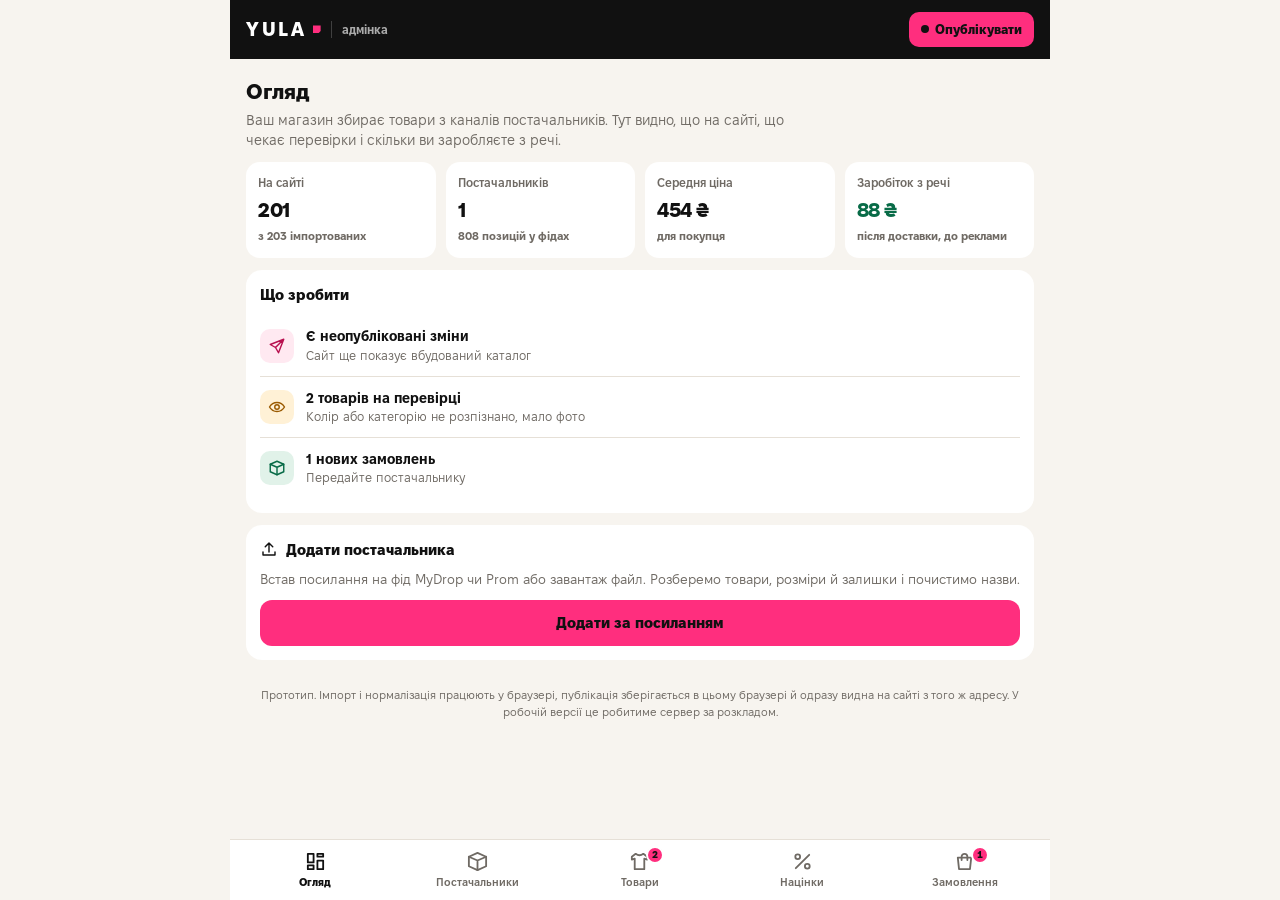
==== admin.html @ 2119a0c6 "Make delivery free and build its cost into prices Delivery is free for every method and order size. " ====
<!doctype html>
<html lang="uk">
<head>
<meta charset="utf-8">
<meta name="viewport" content="width=device-width, initial-scale=1, viewport-fit=cover">
<link rel="preload" href="fonts/FixelText-Regular.woff2" as="font" type="font/woff2" crossorigin>
<link rel="preload" href="fonts/FixelDisplay-ExtraBold.woff2" as="font" type="font/woff2" crossorigin>
<style>:root{padding-top:env(safe-area-inset-top,0px);padding-bottom:env(safe-area-inset-bottom,0px)}body{margin:0}img{max-width:100%}[hidden]{display:none!important}</style>
<title>YULA Адмінка</title>
<meta name="claude:viewport-fit-sides" content="cover">
<style>
/*@@FIXEL@@*/
@font-face{font-family:"Fixel Text";font-weight:400;font-style:normal;font-display:swap;src:url("fonts/FixelText-Regular.woff2") format("woff2")}
@font-face{font-family:"Fixel Text";font-weight:500;font-style:normal;font-display:swap;src:url("fonts/FixelText-Medium.woff2") format("woff2")}
@font-face{font-family:"Fixel Text";font-weight:600;font-style:normal;font-display:swap;src:url("fonts/FixelText-SemiBold.woff2") format("woff2")}
@font-face{font-family:"Fixel Text";font-weight:700;font-style:normal;font-display:swap;src:url("fonts/FixelText-Bold.woff2") format("woff2")}
@font-face{font-family:"Fixel Text";font-weight:800;font-style:normal;font-display:swap;src:url("fonts/FixelText-ExtraBold.woff2") format("woff2")}
@font-face{font-family:"Fixel Display";font-weight:700;font-style:normal;font-display:swap;src:url("fonts/FixelDisplay-Bold.woff2") format("woff2")}
@font-face{font-family:"Fixel Display";font-weight:800;font-style:normal;font-display:swap;src:url("fonts/FixelDisplay-ExtraBold.woff2") format("woff2")}
/*@@END@@*/
/* Layout: owner admin in the YULA system. Graphite header, milk ground, white work surfaces. Single column on phone, wider working column on laptop. Light-only like the shop. */
:root{
  --bg:#F7F4EF; --paper:#FFFFFF; --ink:#111111; --ink2:#2B2926; --muted:#6F6A64; --line:#E6E0D7; --soft:#EFEAE2;
  --pink:#FF2E7E; --pink-deep:#B8104F; --blush:#FFE9F1; --butter:#FFE14D;
  --green:#086B47; --green-soft:#E1F2E9; --amber:#9A5A00; --amber-soft:#FFF1D6; --red:#C21F3A; --red-soft:#FDE6EA;
  --f-d:"Fixel Display","Fixel Text",system-ui,-apple-system,"Segoe UI",Roboto,sans-serif; --f-b:"Fixel Text",system-ui,-apple-system,"Segoe UI",Roboto,sans-serif;
  --spring:cubic-bezier(.2,.9,.25,1.15);
  color-scheme:light;
}
*{box-sizing:border-box;-webkit-tap-highlight-color:transparent}
html,body{background:var(--bg);color:var(--ink)}
body{font-family:var(--f-b);font-size:15px;line-height:1.45}
body::before{content:"";position:fixed;inset:0 0 auto;height:env(safe-area-inset-top,0px);z-index:30;background:var(--ink)}
button{font:inherit;color:inherit;cursor:pointer;border:0;background:none;padding:0;text-align:inherit}
button:focus-visible,input:focus-visible,select:focus-visible{outline:2px solid var(--pink);outline-offset:2px}
.num{font-variant-numeric:tabular-nums}
.mark,.ph,.kpi b,.stats b,.ord .top b,.prod .money b,.rrow b{font-feature-settings:"ss01"}
svg.i{width:18px;height:18px;flex:none;fill:none;stroke:currentColor;stroke-width:1.9;stroke-linecap:round;stroke-linejoin:round}
.app{max-width:820px;margin:0 auto;min-height:100vh;padding-bottom:calc(80px + env(safe-area-inset-bottom,0px))}
.gut{padding-left:max(16px,env(safe-area-inset-left,0px));padding-right:max(16px,env(safe-area-inset-right,0px))}
.hdr{position:sticky;top:env(safe-area-inset-top,0px);z-index:20;background:var(--ink);color:#fff;padding-block:12px;display:flex;align-items:center;gap:10px}
.mark{font:800 19px var(--f-d);letter-spacing:.14em;display:flex;align-items:center;gap:6px}
.mark b{width:8px;height:8px;background:var(--pink);clip-path:polygon(0 0,100% 0,100% 70%,70% 100%,0 100%)}
.hdr small{font-size:12px;font-weight:700;color:rgba(255,255,255,.65);border-left:1px solid rgba(255,255,255,.2);padding-left:10px}
.hdr .sp{flex:1}
.pub{background:var(--pink);color:var(--ink);border-radius:10px;padding:8px 12px;font-weight:800;font-size:13px;display:flex;gap:6px;align-items:center}
.pub .dot{width:8px;height:8px;border-radius:50%;background:var(--ink)}
.view{animation:vi .25s ease-out}
@keyframes vi{from{opacity:.4;transform:translateY(6px)}}
h1.ph{font:900 21px var(--f-d);letter-spacing:-.01em;margin:18px 0 4px}
.lead{color:var(--muted);margin:0 0 12px;font-size:14px;max-width:64ch}
.card{background:var(--paper);border-radius:16px;padding:14px;margin-top:12px}
.card h3{margin:0 0 10px;font-size:15px;font-weight:800;display:flex;gap:8px;align-items:center;flex-wrap:wrap}
.card h3 .r{margin-left:auto;font-size:12.5px;font-weight:700;color:var(--muted)}
.btn{border-radius:12px;padding:12px 16px;font-weight:800;background:var(--ink);color:#fff;display:inline-flex;gap:6px;align-items:center;justify-content:center;min-height:46px;transition:transform .12s}
.btn:active{transform:scale(.97)}
.btn.pink{background:var(--pink);color:var(--ink)}
.btn.ghost{background:var(--paper);color:var(--ink);box-shadow:inset 0 0 0 1.5px var(--ink)}
.btn.soft{background:var(--soft);color:var(--ink)}
.btn.sm{padding:7px 12px;font-size:13px;min-height:36px;border-radius:10px}
.btn.block{width:100%}
.btn:disabled{background:var(--soft);color:var(--muted);box-shadow:none;cursor:not-allowed}
.kpis{display:grid;grid-template-columns:repeat(2,minmax(0,1fr));gap:10px;margin-top:12px}
@media (min-width:640px){.kpis{grid-template-columns:repeat(4,minmax(0,1fr))}}
.kpi{background:var(--paper);border-radius:14px;padding:12px}
.kpi small{display:block;color:var(--muted);font-size:12px;font-weight:600}
.kpi b{display:block;font:900 20px var(--f-d);margin-top:4px;letter-spacing:-.02em}
.kpi em{font-style:normal;font-size:11.5px;font-weight:700;color:var(--muted)}
.pill{display:inline-flex;align-items:center;gap:5px;font-size:11.5px;font-weight:800;border-radius:999px;padding:3px 9px;white-space:nowrap}
.pill.ok{background:var(--green-soft);color:var(--green)}
.pill.warn{background:var(--amber-soft);color:var(--amber)}
.pill.bad{background:var(--red-soft);color:var(--red)}
.pill.mut{background:var(--soft);color:var(--ink2)}
.live{width:8px;height:8px;border-radius:50%;background:var(--green);animation:live 1.8s infinite}
@keyframes live{70%{box-shadow:0 0 0 7px rgba(11,127,85,0)}0%{box-shadow:0 0 0 0 rgba(11,127,85,.5)}}
.todo{display:flex;gap:12px;align-items:center;padding-block:11px;border-bottom:1px solid var(--line);width:100%}
.todo:last-child{border-bottom:0}
.todo .ic{width:34px;height:34px;border-radius:10px;display:grid;place-items:center;flex:none}
.todo .tx{flex:1;min-width:0;font-size:14px}
.todo .tx small{display:block;color:var(--muted);font-size:12.5px}
.sup{display:flex;gap:12px;align-items:flex-start}
.sup .lg{width:44px;height:44px;border-radius:12px;background:var(--ink);color:#fff;display:grid;place-items:center;font:900 12px var(--f-d);flex:none}
.sup .tx{flex:1;min-width:0}
.sup .tx b{font-size:15px}
.sup .tx small{display:block;color:var(--muted);font-size:12.5px}
.stats{display:grid;grid-template-columns:repeat(4,minmax(0,1fr));gap:8px;margin-top:12px}
.stats div{background:var(--bg);border-radius:10px;padding:8px;text-align:center}
.stats b{display:block;font:800 15px var(--f-d)}
.stats small{font-size:11px;color:var(--muted)}
.acts{display:flex;gap:8px;flex-wrap:wrap;margin-top:12px}
.fchips{display:flex;gap:7px;overflow-x:auto;scrollbar-width:none;padding-block:8px 2px}
.fchips::-webkit-scrollbar{display:none}
.fch{flex:none;background:var(--paper);border:1.5px solid var(--line);border-radius:999px;padding:7px 12px;font-size:13px;font-weight:700}
.fch[aria-pressed="true"]{background:var(--ink);border-color:var(--ink);color:#fff}
.search{display:flex;gap:8px;align-items:center;background:var(--paper);border:1.5px solid var(--line);border-radius:12px;padding:0 12px;height:44px;margin-top:10px}
.search input{border:0;outline:0;background:transparent;font:inherit;flex:1;min-width:0;color:var(--ink)}
.prod{display:flex;gap:12px;padding-block:12px;border-bottom:1px solid var(--line)}
.prod:last-child{border-bottom:0}
.th{width:64px;height:80px;border-radius:10px;flex:none;position:relative;overflow:hidden;display:grid;place-items:center;background:radial-gradient(120% 85% at 50% 28%,hsl(var(--h) 35% 98%),hsl(var(--h) 22% 88%))}
.th svg{width:76%;height:76%}
.th img{position:absolute;inset:0;width:100%;height:100%;object-fit:cover;background:var(--paper)}
.prod .tx{flex:1;min-width:0}
.prod .t{font-weight:700;font-size:14px;display:-webkit-box;-webkit-line-clamp:2;-webkit-box-orient:vertical;overflow:hidden}
.prod .raw{font-size:12px;color:var(--muted);white-space:nowrap;overflow:hidden;text-overflow:ellipsis}
.prod .s{font-size:12.5px;color:var(--muted);margin-top:3px;display:flex;gap:6px;align-items:center;flex-wrap:wrap}
.prod .money{font-size:13px;margin-top:4px}
.prod .money b{font:800 14px var(--f-d)}
.stk{display:flex;gap:4px;flex-wrap:wrap;margin-top:6px}
.stk span{font-size:11.5px;font-weight:800;border-radius:6px;padding:2px 6px;background:var(--green-soft);color:var(--green)}
.stk span.z{background:var(--soft);color:var(--muted);text-decoration:line-through}
.stk span.low{background:var(--amber-soft);color:var(--amber)}
.iss{font-size:12px;color:var(--amber);font-weight:700;margin-top:5px;display:flex;gap:4px;align-items:flex-start}
.tg{position:relative;width:46px;height:28px;border-radius:999px;background:var(--line);flex:none;transition:background .2s;align-self:center}
.tg::after{content:"";position:absolute;top:3px;left:3px;width:22px;height:22px;border-radius:50%;background:#fff;box-shadow:0 1px 3px rgba(0,0,0,.2);transition:transform .25s var(--spring)}
.tg[aria-checked="true"]{background:var(--green)}
.tg[aria-checked="true"]::after{transform:translateX(18px)}
label.f{display:block;font-size:12.5px;font-weight:700;color:var(--muted);margin-bottom:10px}
label.f input,label.f select{display:block;width:100%;margin-top:4px;padding:11px 12px;border:1.5px solid var(--line);border-radius:11px;background:var(--bg);color:var(--ink);font:inherit;font-size:16px}
.drop{border:2px dashed var(--line);border-radius:16px;padding:22px 14px;text-align:center;background:var(--bg);display:block;cursor:pointer;transition:border-color .15s,background .15s}
.drop:hover,.drop.over{border-color:var(--ink);background:var(--paper)}
.drop b{display:block;font-size:15px;margin-top:6px}
.drop small{color:var(--muted);font-size:12.5px}
.err{color:var(--red);font-size:13px;font-weight:700;min-height:18px}
.rng{width:100%;accent-color:var(--ink)}
.rrow{display:flex;justify-content:space-between;align-items:baseline;font-weight:700;font-size:14px;margin-top:14px}
.rrow b{font:900 18px var(--f-d)}
.ctab{width:100%;border-collapse:collapse;font-size:13.5px;margin-top:6px}
.ctab th,.ctab td{padding:8px 4px;border-bottom:1px solid var(--line);text-align:left}
.ctab th{font-size:12px;color:var(--muted);font-weight:700}
.ctab td:last-child,.ctab th:last-child{text-align:right}
.ctab input{width:76px;padding:7px 8px;border:1.5px solid var(--line);border-radius:9px;background:var(--bg);font:inherit;text-align:right}
.ex{background:var(--bg);border-radius:12px;padding:12px;margin-top:12px}
.sum{display:flex;justify-content:space-between;gap:10px;padding:3px 0;font-size:14px}
.sum.t{font-weight:800;border-top:1px dashed var(--line);margin-top:6px;padding-top:8px}
.ord{padding-block:12px;border-bottom:1px solid var(--line)}
.ord:last-child{border-bottom:0}
.ord .top{display:flex;gap:8px;align-items:center;flex-wrap:wrap;font-size:13px}
.ord .top b{font:800 14px var(--f-d)}
.ord .top .pill{margin-left:auto}
.msg{white-space:pre-wrap;background:var(--bg);border-radius:10px;padding:10px 12px;font:500 12.5px/1.5 ui-monospace,monospace;margin-top:8px}
.steps{display:flex;gap:4px;margin-top:8px}
.steps i{flex:1;height:4px;border-radius:4px;background:var(--line)}
.steps i.on{background:var(--ink)}
.tabs{position:fixed;bottom:0;left:50%;transform:translateX(-50%);width:min(100%,820px);background:rgba(255,255,255,.97);border-top:1px solid var(--line);display:grid;grid-template-columns:repeat(5,1fr);padding-top:6px;padding-bottom:calc(6px + env(safe-area-inset-bottom,0px));padding-left:max(4px,env(safe-area-inset-left,0px));padding-right:max(4px,env(safe-area-inset-right,0px));z-index:25}
.tab{display:flex;flex-direction:column;align-items:center;gap:2px;font-size:11px;font-weight:600;color:var(--muted);position:relative;min-height:48px;justify-content:center}
.tab svg.i{width:23px;height:23px}
.tab[aria-current="page"]{color:var(--ink);font-weight:800}
.cnt{position:absolute;top:0;left:calc(50% + 6px);background:var(--pink);color:var(--ink);font-size:10px;font-weight:800;border-radius:999px;min-width:18px;height:18px;display:grid;place-items:center;padding:0 4px;border:2px solid #fff}
.ov{position:fixed;inset:0;background:rgba(17,12,8,.5);z-index:40;display:flex;align-items:flex-end;justify-content:center;animation:fd .2s}
@keyframes fd{from{opacity:0}}
.sheet{background:var(--paper);width:min(100%,820px);max-height:92vh;overflow-y:auto;border-radius:22px 22px 0 0;padding-top:12px;padding-bottom:calc(18px + env(safe-area-inset-bottom,0px));padding-left:max(16px,env(safe-area-inset-left,0px));padding-right:max(16px,env(safe-area-inset-right,0px));animation:upp .36s var(--spring);position:relative}
@keyframes upp{from{transform:translateY(40%)}}
.grab{width:40px;height:4px;border-radius:4px;background:var(--line);margin:0 auto 10px}
.x{position:absolute;top:12px;right:12px;width:36px;height:36px;border-radius:50%;background:var(--bg);display:grid;place-items:center}
.prog{height:8px;border-radius:8px;background:var(--soft);overflow:hidden;margin-top:10px}
.prog i{display:block;height:100%;background:var(--ink);border-radius:8px;transition:width .3s}
.report{list-style:none;margin:10px 0 0;padding:0;display:grid;gap:6px}
.report li{display:flex;justify-content:space-between;gap:10px;font-size:13.5px;padding:8px 10px;border-radius:10px;background:var(--bg)}
.report li b{font-variant-numeric:tabular-nums}
.report li.w{background:var(--amber-soft)}
.toast{position:fixed;left:50%;bottom:calc(90px + env(safe-area-inset-bottom,0px));transform:translateX(-50%);background:var(--ink);color:#fff;padding:12px 16px;border-radius:13px;font-weight:700;font-size:13.5px;z-index:90;max-width:calc(100% - 32px);text-align:center;animation:tt .3s var(--spring)}
@keyframes tt{from{transform:translate(-50%,16px);opacity:0}}
.note{font-size:11.5px;color:var(--muted);text-align:center;padding-block:16px}
.more{display:block;width:100%;text-align:center;padding:12px;font-weight:700;color:var(--ink2)}
@media (prefers-reduced-motion:reduce){*,*::before,*::after{animation-duration:.01ms!important;animation-iteration-count:1!important;transition-duration:.01ms!important}}
</style>
</head>
<body>


<div class="app">
  <header class="hdr gut"><div class="mark">YULA<b></b></div><small>адмінка</small><span class="sp"></span><button class="pub" type="button" data-publish id="pubBtn"><span class="dot" id="pubDot" hidden></span>Опублікувати</button></header>
  <main id="main"></main>
  <p class="note gut">Прототип. Імпорт і нормалізація працюють у браузері, публікація зберігається в цьому браузері й одразу видна на сайті з того ж адресу. У робочій версії це робитиме сервер за розкладом.</p>
</div>
<nav class="tabs" aria-label="Розділи адмінки">
  <button class="tab" type="button" data-go="home"><svg class="i" viewBox="0 0 24 24"><path d="M4 13h6V4H4zM14 20h6v-9h-6zM4 20h6v-4H4zM14 7h6V4h-6z"/></svg>Огляд</button>
  <button class="tab" type="button" data-go="sup"><svg class="i" viewBox="0 0 24 24"><path d="M3 7l9-4 9 4v10l-9 4-9-4z"/><path d="M3 7l9 4 9-4M12 11v10"/></svg>Постачальники</button>
  <button class="tab" type="button" data-go="items"><svg class="i" viewBox="0 0 24 24"><path d="M8 4 4 7v3l3-1v11h10V9l3 1V7l-4-3q-4 3-8 0z"/></svg>Товари<span class="cnt num" id="rcnt" hidden>0</span></button>
  <button class="tab" type="button" data-go="rules"><svg class="i" viewBox="0 0 24 24"><path d="M19 5 5 19"/><circle cx="7" cy="7" r="2.5"/><circle cx="17" cy="17" r="2.5"/></svg>Націнки</button>
  <button class="tab" type="button" data-go="orders"><svg class="i" viewBox="0 0 24 24"><path d="M5 8h14l-1.3 12H6.3z"/><path d="M9 10.5V7a3 3 0 0 1 6 0v3.5"/></svg>Замовлення<span class="cnt num" id="ocnt" hidden>0</span></button>
</nav>
<div id="ovHost"></div><div id="toastHost"></div>

<script>
/* ===== base catalog (first supplier, preloaded) ===== */
const BASE={"supplier":"MODAMIXX_ADMIN","items":[{"n":"Футболка + шорти хакі, чорний","raw":"ФУТБОЛКА+ШОРТИ хакі + чорний","s":"tee","sub":"Комплекти","c":"uni","h":0,"sat":0,"l":14,"pat":"","cost":190,"p":249,"g":229,"sz":{"XS-S":17,"M-L":2,"XL-XXL":2},"pics":2,"ph":["586801129468f4303c35.jpg","3f30959d34b70df9bb2a.jpg"],"mat":null,"code":"FSHK08"},{"n":"Футболка + шорти білий, чорний","raw":"ФУТБОЛКА+ШОРТИ білий + чорний","s":"tee","sub":"Комплекти","c":"uni","h":0,"sat":0,"l":14,"pat":"","cost":190,"p":249,"g":229,"sz":{"XS-S":6,"M-L":4,"XL-XXL":3},"pics":2,"ph":["99a24a3954b10f927712.jpg","762395db6e4108d3ede7.jpg"],"mat":null,"code":"FSHK07"},{"n":"Футболка + шорти графит, чорний","raw":"ФУТБОЛКА+ШОРТИ графит + чорний","s":"tee","sub":"Комплекти","c":"uni","h":0,"sat":0,"l":14,"pat":"","cost":190,"p":249,"g":229,"sz":{"XS-S":8,"M-L":1,"XL-XXL":1},"pics":2,"ph":["fa2270cdc9e29fa320e7.jpg","66cbba378d819703af8a.jpg"],"mat":null,"code":"FSHK06"},{"n":"Футболка + шорти меланж, чорний","raw":"ФУТБОЛКА+ШОРТИ меланж + чорний","s":"tee","sub":"Комплекти","c":"uni","h":0,"sat":0,"l":14,"pat":"","cost":190,"p":249,"g":229,"sz":{"XS-S":23,"M-L":15,"XL-XXL":30},"pics":2,"ph":["4e3e403acfac71e79bf2.jpg","05d1abd75c220fa541c1.jpg"],"mat":null,"code":"FSHK05"},{"n":"Футболка + шорти + чорний, шоколад","raw":"ФУТБОЛКА+ШОРТИ шоколад + чорний","s":"tee","sub":"Комплекти","c":"uni","h":20,"sat":35,"l":26,"pat":"","cost":190,"p":249,"g":229,"sz":{"XS-S":8,"M-L":1,"XL-XXL":10},"pics":2,"ph":["5c0a22f18c85072b49fe.jpg","9fd97a6b1f8c7324d8cc.jpg"],"mat":null,"code":"FSHK03"},{"n":"Футболка + шорти беж, чорний","raw":"ФУТБОЛКА+ШОРТИ беж+чорний","s":"tee","sub":"Комплекти","c":"uni","h":0,"sat":0,"l":14,"pat":"","cost":190,"p":249,"g":229,"sz":{"XS-S":4,"M-L":4,"XL-XXL":5},"pics":2,"ph":["3d42be3caf32854390a7.jpg","60ceeb65420e31f62d4d.jpg"],"mat":null,"code":"FSHK02"},{"n":"Футболка + шорти + чорний, зелений","raw":"ФУТБОЛКА+ШОРТИ зелений+чорний","s":"tee","sub":"Комплекти","c":"uni","h":140,"sat":35,"l":38,"pat":"","cost":190,"p":249,"g":229,"sz":{"XS-S":11,"M-L":12,"XL-XXL":14},"pics":2,"ph":["22b4b60d383c39bdbce1.jpg","9084d9a27d81e24291ae.jpg"],"mat":null,"code":"FSHK01"},{"n":"Костюм чорний, варенка","raw":"Костюм варенка ЧОРНИЙ-30%🔥📢","s":"hoodie","sub":"Костюми","c":"uni","h":210,"sat":10,"l":55,"pat":"dot","cost":590,"p":769,"g":709,"sz":{"S":1,"L":4,"XL":4},"pics":3,"ph":["15af9f87d0644370d409.jpg","1c6684428762a523d204.png","86d983774a57a812001a.jpg"],"mat":"Варена бавовна","code":"KVF04"},{"n":"Костюм сірий, варенка","raw":"Костюм варенка СІРИЙ -30%🔥📢","s":"hoodie","sub":"Костюми","c":"uni","h":210,"sat":10,"l":55,"pat":"dot","cost":590,"p":769,"g":709,"sz":{"M":18,"L":20},"pics":3,"ph":["2d7cd387219991b82853.jpg","0735054a81b7d6980cd1.png","9a020d3bc0a386dec5f3.jpg"],"mat":"Варена бавовна","code":"KVF03"},{"n":"Костюм варенка, шоколад","raw":"Костюм варенка ШОКОЛАД-30%🔥📢","s":"hoodie","sub":"Костюми","c":"uni","h":20,"sat":35,"l":26,"pat":"","cost":590,"p":769,"g":709,"sz":{"S":6,"M":13,"L":32,"XL":6,"XXL":2},"pics":3,"ph":["7f6b3b8c5ed81c973a28.jpg","d63a61b6389c56241d00.png","6a290e3bc02cf20c5bd5.jpg"],"mat":"Варена бавовна","code":"KVF02"},{"n":"Костюм графіт, варенка","raw":"Костюм варенка ГРАФІТ -30%🔥📢","s":"hoodie","sub":"Костюми","c":"uni","h":210,"sat":10,"l":55,"pat":"dot","cost":590,"p":769,"g":709,"sz":{"S":9,"M":2,"L":7},"pics":3,"ph":["31c31d7e72d9899cc626.jpg","b4dadfe3d3a3a3abe49c.png","13436657479de423d25e.jpg"],"mat":"Варена бавовна","code":"KVF01"},{"n":"Штани фліс, чорний","raw":"Штани Фліс ЧОРНИЙ","s":"pants","sub":"Штани","c":"uni","h":0,"sat":0,"l":14,"pat":"","cost":375,"p":489,"g":449,"sz":{"S":25,"M":21,"L":20,"XL":15,"XXL":22,"3XL":25},"pics":2,"ph":["b4269e6806c63f48b319.jpg","9350190ab71357d8bff9.jpg"],"mat":"Фліс, тепла начісна тканина","code":"SHF05"},{"n":"Штани фліс, графіт","raw":"Штани Фліс ГРАФІТ","s":"pants","sub":"Штани","c":"uni","h":220,"sat":6,"l":30,"pat":"","cost":375,"p":489,"g":449,"sz":{"S":13,"M":23,"L":17,"XL":19,"XXL":21,"3XL":14},"pics":2,"ph":["947d75ea8344d03edf9f.jpg","b7edec646e27203903d3.jpg"],"mat":"Фліс, тепла начісна тканина","code":"SHF04"},{"n":"Штани фліс, меланж","raw":"Штани Фліс МЕЛАНЖ","s":"pants","sub":"Штани","c":"uni","h":0,"sat":0,"l":72,"pat":"rib","cost":375,"p":489,"g":449,"sz":{"S":7,"L":3,"XL":11,"XXL":42,"3XL":23},"pics":2,"ph":["142164111018acf8da5c.jpg","9b61584a0264dc7fbb7b.jpg"],"mat":"Фліс, тепла начісна тканина","code":"SHF03"},{"n":"Штани фліс, білий","raw":"Штани Фліс БІЛИЙ","s":"pants","sub":"Штани","c":"uni","h":40,"sat":12,"l":94,"pat":"","cost":375,"p":489,"g":449,"sz":{"S":18,"M":17,"L":17,"XL":11,"XXL":23,"3XL":8},"pics":2,"ph":["422df1957370519b54ce.jpg","defcfae8bcfb587ce45e.jpg"],"mat":"Фліс, тепла начісна тканина","code":"SHF01"},{"n":"Термобілизна","raw":"Термобілизна","s":"tee","sub":"Термобілизна","c":"uni","h":0,"sat":0,"l":22,"pat":"","cost":300,"p":389,"g":359,"sz":{"XL":10,"XXL":14},"pics":2,"ph":["ef55168762fabfb11d03.jpg","758a81e2bc156edc9acd.png"],"mat":"Термотканина","code":"TER01"},{"n":"Худі фліс з рибаною, темно-синій","raw":"Худі Фліс з рибаною ТЕМНО-СИНІЙ -35%🔥📢","s":"hoodie","sub":"Худі та зіпки","c":"uni","h":225,"sat":45,"l":26,"pat":"","cost":250,"p":329,"g":299,"sz":{"S":2,"M":20,"L":15,"XL":24},"pics":2,"ph":["92b222ca0d201ccc2a5f.jpg","7fea8b55f12c91d36a4b.jpg"],"mat":"Фліс з рибаною","code":"FHR04"},{"n":"Худі фліс з рибаною, чорний","raw":"Худі Фліс з рибаною ЧОРНИЙ-35%🔥📢","s":"hoodie","sub":"Худі та зіпки","c":"uni","h":0,"sat":0,"l":14,"pat":"","cost":250,"p":329,"g":299,"sz":{"S":27,"M":57,"L":62,"XL":90,"XXL":17,"3XL":3,"4XL":2},"pics":2,"ph":["c156137866910134e142.jpg","0947ccf3889f8a0dc450.jpg"],"mat":"Фліс з рибаною","code":"FHR03"},{"n":"Худі фліс з рибаною, хакі","raw":"Худі Фліс з рибаною ХАКІ-35%🔥📢","s":"hoodie","sub":"Худі та зіпки","c":"uni","h":75,"sat":25,"l":42,"pat":"","cost":250,"p":329,"g":299,"sz":{"S":34,"M":92,"L":98,"XL":117,"XXL":15,"3XL":7,"4XL":5},"pics":2,"ph":["1bebd991cc6065b43bd3.jpg","8fbd6ec0d69084ec7970.jpg"],"mat":"Фліс з рибаною","code":"FHR02"},{"n":"Худі фліс з рибаною, графіт","raw":"Худі Фліс з рибаною ГРАФІТ-35%🔥📢","s":"hoodie","sub":"Худі та зіпки","c":"uni","h":220,"sat":6,"l":30,"pat":"","cost":250,"p":329,"g":299,"sz":{"S":11,"M":28,"L":25,"XL":33,"XXL":3,"4XL":5},"pics":2,"ph":["c924b5dd1ee408f23ba6.jpg","16a12599b701c9a0c41c.jpg"],"mat":"Фліс з рибаною","code":"FHR01"},{"n":"Жилет, хакі","raw":"Жилет ХАКІ","s":"vest","sub":"Жилети","c":"uni","h":75,"sat":25,"l":42,"pat":"","cost":490,"p":639,"g":589,"sz":{"XS":6,"S":3,"L":2},"pics":2,"ph":["877ca51f6326faad60df.jpg","6eda34534b10713829f7.jpg"],"mat":null,"code":"G08"},{"n":"Жилет, синій","raw":"Жилет СИНІЙ","s":"vest","sub":"Жилети","c":"uni","h":220,"sat":55,"l":40,"pat":"","cost":490,"p":639,"g":589,"sz":{"XS":15,"S":12,"M":36,"L":16,"XL":14,"XXL":21},"pics":2,"ph":["7eed5d54859317414139.jpg","a2e59505cb0676872dc5.jpg"],"mat":null,"code":"G07"},{"n":"Жилет, темно-синій","raw":"Жилет ТЕМНО-СИНІЙ","s":"vest","sub":"Жилети","c":"uni","h":225,"sat":45,"l":26,"pat":"","cost":490,"p":639,"g":589,"sz":{"XS":12,"S":5,"M":9,"L":5,"XL":8,"XXL":4},"pics":2,"ph":["5d0c4094ed21dabf8c4a.jpg","91e169d8e61b468539c0.jpg"],"mat":null,"code":"G06"},{"n":"Жилет, сірий","raw":"Жилет СІРИЙ","s":"vest","sub":"Жилети","c":"uni","h":0,"sat":0,"l":62,"pat":"","cost":490,"p":639,"g":589,"sz":{"XS":10,"S":16,"M":2,"XL":4,"XXL":11},"pics":2,"ph":["61394514081906cf1d2e.jpg","8c2f69a83e75dc15b36b.jpg"],"mat":null,"code":"G05"},{"n":"Жилет, білий","raw":"Жилет БІЛИЙ","s":"vest","sub":"Жилети","c":"uni","h":40,"sat":12,"l":94,"pat":"","cost":490,"p":639,"g":589,"sz":{"XS":10,"M":1,"L":1,"XL":15,"XXL":33},"pics":2,"ph":["51b9eadf017a112a5c47.jpg","7871ba908b8112a8516f.jpg"],"mat":null,"code":"G04"},{"n":"Жилет, беж","raw":"Жилет БЕЖ","s":"vest","sub":"Жилети","c":"uni","h":32,"sat":35,"l":78,"pat":"","cost":490,"p":639,"g":589,"sz":{"XS":8,"L":13,"XL":8,"XXL":12},"pics":2,"ph":["7868e82ac5c8d305d053.jpg","13cb0884bef279713bd4.jpg"],"mat":null,"code":"G03"},{"n":"Жилет, графіт","raw":"Жилет ГРАФІТ","s":"vest","sub":"Жилети","c":"uni","h":220,"sat":6,"l":30,"pat":"","cost":490,"p":639,"g":589,"sz":{"XS":30,"S":24,"L":1,"XXL":1},"pics":2,"ph":["5b6a103c5a9e94b34270.jpg","6f4472ccf06993c28e11.jpg"],"mat":null,"code":"G01"},{"n":"Жилет, чорний","raw":"Жилет ЧОРНИЙ","s":"vest","sub":"Жилети","c":"uni","h":0,"sat":0,"l":14,"pat":"","cost":490,"p":639,"g":589,"sz":{"XS":22,"XL":3,"XXL":31},"pics":2,"ph":["e44c4e8c8f07ff26290b.jpg","c9d6d0c2461f22530e97.jpg"],"mat":null,"code":"G02"},{"n":"Жіночий костюм топ + шорти, сірий","raw":"жін костюм топ+шорти СІРИЙ","s":"tank","sub":"Комплекти","c":"women","h":0,"sat":0,"l":62,"pat":"","cost":414,"p":539,"g":499,"sz":{"XS-S":12,"M-L":22},"pics":2,"ph":["efad1b28230a3d02d266.jpg","5739387cb5592c96f242.png"],"mat":null,"code":"KGL0001"},{"n":"Жіночий костюм топ + шорти, білий","raw":"жін костюм топ+шорти БІЛИЙ","s":"tank","sub":"Комплекти","c":"women","h":40,"sat":12,"l":94,"pat":"","cost":414,"p":539,"g":499,"sz":{"XS-S":20,"M-L":19},"pics":2,"ph":["f5be5d7870f3d3dff221.jpg","0a949733abf26ef027de.png"],"mat":null,"code":"KGL0003"},{"n":"Жіночий костюм топ + шорти, беж","raw":"жін костюм топ+шорти БЕЖ","s":"tank","sub":"Комплекти","c":"women","h":32,"sat":35,"l":78,"pat":"","cost":414,"p":539,"g":499,"sz":{"XS-S":24,"M-L":16},"pics":2,"ph":["51973a633adc40dfa2bc.jpg","065bb96b8b967f1ed9bb.png"],"mat":null,"code":"KGL0002"},{"n":"Жіночий костюм топ + шорти, персик","raw":"жін костюм топ+шорти ПЕРСИК","s":"tank","sub":"Комплекти","c":"women","h":22,"sat":70,"l":78,"pat":"","cost":414,"p":539,"g":499,"sz":{"XS-S":12,"M-L":17},"pics":2,"ph":["9fc7cf00ad8838b73998.jpg","138db6a0a573d6f3081c.png"],"mat":null,"code":"KGL0004"},{"n":"Футболка CoolMax реглан, білий","raw":"Футболка CoolMax БІЛИЙ Реглан","s":"tee","sub":"Футболки","c":"uni","h":40,"sat":12,"l":94,"pat":"","cost":175,"p":229,"g":209,"sz":{"S":17,"M":33,"L":38,"XL":19,"XXL":15},"pics":3,"ph":["997a7ff6f2ff6b5f51ce.png","3e55b19469c04a4e022e.jpg","6736ff780c57defdb4aa.jpg"],"mat":"CoolMax (поліестер), швидко сохне","code":"FCM01"},{"n":"Футболка CoolMax реглан, хакі","raw":"Футболка CoolMax ХАКІ Реглан","s":"tee","sub":"Футболки","c":"uni","h":75,"sat":25,"l":42,"pat":"","cost":175,"p":229,"g":209,"sz":{"S":40,"M":75,"L":81,"XL":41,"XXL":38},"pics":3,"ph":["11124dc11d06a4b0b831.jpg","2dfdb7ddabe183128858.png","5f47278cca5b97928691.jpg"],"mat":"CoolMax (поліестер), швидко сохне","code":"FCM02"},{"n":"Футболка CoolMax реглан, чорний","raw":"Футболка CoolMax ЧОРНИЙ Реглан","s":"tee","sub":"Футболки","c":"uni","h":0,"sat":0,"l":14,"pat":"","cost":175,"p":229,"g":209,"sz":{"S":60,"M":118,"L":117,"XL":58,"XXL":56},"pics":3,"ph":["d3681382ceb9906d84b1.png","e0abf2e42a9efa2976a5.png","38a04375f7264026506f.jpg"],"mat":"CoolMax (поліестер), швидко сохне","code":"FCM03"},{"n":"Футболка CoolMax реглан, темно-синій","raw":"Футболка CoolMax ТЕМНО-СИНІЙ Реглан","s":"tee","sub":"Футболки","c":"uni","h":225,"sat":45,"l":26,"pat":"","cost":175,"p":229,"g":209,"sz":{"S":64,"M":125,"L":129,"XL":59,"XXL":61},"pics":3,"ph":["8187e896252840107a44.png","02f2acec62e07693e1d9.png","f72baa6a62ff2f6c99c3.jpg"],"mat":"CoolMax (поліестер), швидко сохне","code":"FCM04"},{"n":"Зіп худі, демісезон, чорний","raw":"демі зіп худі ЧОРНИЙ","s":"hoodie","sub":"Худі та зіпки","c":"uni","h":0,"sat":0,"l":14,"pat":"","cost":355,"p":469,"g":429,"sz":{"M":1,"XL":7,"XXL":14,"3XL":30},"pics":4,"ph":["f4a1db117ab9dafc1868.jpg","133adf358ac2c82bdf37.jpg","33196b968deacde2bbcd.jpg","00c1ca7b5a6c45e505c4.jpg"],"mat":null,"code":"ZHD01"},{"n":"Зіп худі, демісезон, графіт","raw":"демі зіп худі ГРАФІТ","s":"hoodie","sub":"Худі та зіпки","c":"uni","h":220,"sat":6,"l":30,"pat":"","cost":355,"p":469,"g":429,"sz":{"XXL":8,"3XL":15},"pics":4,"ph":["c8fd063489b006449669.jpg","0dacbf6eeba738131a73.jpg","cdd31305f00742ce7d8c.jpg","543ca19336c3e305840c.jpg"],"mat":null,"code":"ZHD02"},{"n":"Зіп худі, демісезон, білий","raw":"демі зіп худі БІЛИЙ","s":"hoodie","sub":"Худі та зіпки","c":"uni","h":40,"sat":12,"l":94,"pat":"","cost":355,"p":469,"g":429,"sz":{"L":5,"XL":12,"XXL":33,"3XL":24},"pics":4,"ph":["1b1aa9138d933ffc27d2.jpg","5541f9e5546913edd2fe.jpg","2cb535d51595f25300cf.jpg","f8449ec8b6bd58dae655.jpg"],"mat":null,"code":"ZHD04"},{"n":"Зіп худі, демісезон, меланж","raw":"демі зіп худі МЕЛАНЖ","s":"hoodie","sub":"Худі та зіпки","c":"uni","h":0,"sat":0,"l":72,"pat":"rib","cost":355,"p":469,"g":429,"sz":{"S":37,"L":17,"XL":28,"XXL":25,"3XL":10},"pics":4,"ph":["77fc33c80a8b5f9be0b7.jpg","8e36354383291b020f56.jpg","a664f12b7600715bff6c.jpg","2784abc78b0c5e2c036f.jpg"],"mat":null,"code":"ZHD05"},{"n":"Костюм фліс однотон, беж","raw":"Костюм Фліс однотон БЕЖ -45%🔥🔥🔥🔥🔥📢","s":"hoodie","sub":"Костюми","c":"uni","h":32,"sat":35,"l":78,"pat":"","cost":400,"p":519,"g":479,"sz":{"S":50,"M":9,"XL":1,"XXL":41,"3XL":13},"pics":3,"ph":["d4396cdea8291eb0df0d.jpg","17af322a4a19268ff1b9.png","11f4c5ba35f58d59d485.jpg"],"mat":"Фліс, тепла начісна тканина","code":"KFOD05"},{"n":"Шорти вкорочені, чорний","raw":"шорти вкорочені ЧОРНИЙ","s":"shorts","sub":"Шорти","c":"uni","h":0,"sat":0,"l":14,"pat":"","cost":160,"p":209,"g":199,"sz":{"S":28,"M":14,"L":9,"XL":18,"XXL":23},"pics":2,"ph":["7e994e3edef31382d205.jpg","98eec796b159be76ac19.png"],"mat":null,"code":"SHVKL4"},{"n":"Штани, демісезон, беж","raw":"демі штани БЕЖ -50%🔥📢","s":"pants","sub":"Штани","c":"uni","h":32,"sat":35,"l":78,"pat":"","cost":180,"p":239,"g":219,"sz":{"S":6,"M":11,"L":14,"XL":25,"XXL":57,"3XL":11},"pics":3,"ph":["0308f484f5f565e389a0.png","c3e590d96554a5d45341.jpg","cce10a073112c6e930a3.jpg"],"mat":null,"code":"SHD07"},{"n":"Штани фліс, шоколад","raw":"Штани Фліс ШОКОЛАД-45%🔥📢","s":"pants","sub":"Штани","c":"uni","h":20,"sat":35,"l":26,"pat":"","cost":200,"p":259,"g":239,"sz":{"S":113,"M":23,"XXL":2},"pics":2,"ph":["d726b347ac38cd0f31b4.jpg","915973eb9769379d5c1e.jpg"],"mat":"Фліс, тепла начісна тканина","code":"SHF02"},{"n":"Штани, демісезон, чорний","raw":"демі штани ЧОРНИЙ","s":"pants","sub":"Штани","c":"uni","h":0,"sat":0,"l":14,"pat":"","cost":355,"p":469,"g":429,"sz":{"S":40,"M":73,"L":96,"XL":48,"XXL":39,"3XL":54},"pics":4,"ph":["419d4eda0088145875e5.jpg","9db48dfa228edbc2b6ca.jpg","4674ca21b2ed9843ec1c.jpg","466a59407d9a147a5a6d.jpg"],"mat":null,"code":"SHD01"},{"n":"Костюм спорт, демісезон, чорний","raw":"демі костюм спорт ЧОРНИЙ","s":"hoodie","sub":"Костюми","c":"uni","h":0,"sat":0,"l":14,"pat":"","cost":690,"p":899,"g":829,"sz":{"S":36,"M":58,"L":58,"XL":50,"XXL":52,"3XL":53},"pics":6,"ph":["1f6f37b7467fd14ac613.jpg","e9e9c84af70730b1fbeb.jpg","b9079ad83a8461a7d888.jpg","3b9232b37dda26a5b24e.jpg","e9bd77c3bed7a488ed3c.jpg","78ea8828b5cc1de218d1.jpg"],"mat":null,"code":"SKD01"},{"n":"Майка жіноча, сірий","raw":"Майка жіноча СІРИЙ","s":"tank","sub":"Майки","c":"women","h":0,"sat":0,"l":62,"pat":"","cost":110,"p":149,"g":139,"sz":{"42":49,"44":50,"46":50,"48":49},"pics":2,"ph":["8d4c87e4e3168d15fc8b.jpg","f6aff0f2c125afddd2ee.png"],"mat":null,"code":"MGL09"},{"n":"Футболка + штани, хакі","raw":"Футболка+штани ХАКІ","s":"tee","sub":"Комплекти","c":"uni","h":75,"sat":25,"l":42,"pat":"","cost":500,"p":649,"g":599,"sz":{"XS-S":30,"M-L":19,"XL-XXL":19},"pics":2,"ph":["3c8dca341b96edfdf81a.jpg","5f6318212524520383ac.png"],"mat":null,"code":"FSHTL5"},{"n":"Футболка + шорти, меланж","raw":"Футболка+шорти МЕЛАНЖ","s":"tee","sub":"Комплекти","c":"uni","h":0,"sat":0,"l":72,"pat":"rib","cost":410,"p":539,"g":499,"sz":{"XS-S":17,"M-L":1,"XL":12},"pics":2,"ph":["4839667948a52d9d8656.jpg","8712b85d3e6a965d7445.png"],"mat":null,"code":"FSHL4"},{"n":"Шорти петля, хакі","raw":"Шорти петля Хакі","s":"shorts","sub":"Шорти","c":"uni","h":75,"sat":25,"l":42,"pat":"","cost":180,"p":239,"g":219,"sz":{"S":5,"M":3,"L":6,"XL":7,"XXL":7,"3XL":9},"pics":2,"ph":["52f7a5efbe5bbb6b130c.jpg","e8d2a3326e81af3fd418.jpg"],"mat":"Двонитка, петля","code":"SHPL5"},{"n":"Футболка оранж, леопард","raw":"Футболка леопард ОРАНЖ","s":"tee","sub":"Футболки","c":"uni","h":32,"sat":55,"l":58,"pat":"dot","cost":110,"p":149,"g":139,"sz":{"42":54,"44":61,"46":52,"48":45,"50":30},"pics":2,"ph":["872c105f0a8353e013bf.jpg","0467246f29b75720492f.png"],"mat":null,"code":"FLGL0002"},{"n":"Худі фліс, чорний","raw":"Фліс Худі ЧОРНИЙ","s":"hoodie","sub":"Худі та зіпки","c":"uni","h":0,"sat":0,"l":14,"pat":"","cost":375,"p":489,"g":449,"sz":{"S":5,"M":11,"XL":2,"3XL":2},"pics":2,"ph":["b9a6a95ac31afeab08f9.jpg","b69d9e539c1bc4ed5070.png"],"mat":"Фліс, тепла начісна тканина","code":"FHB09"},{"n":"Худі плюш, білий","raw":"Худі Плюш БІЛИЙ-45%🔥📢","s":"hoodie","sub":"Худі та зіпки","c":"uni","h":40,"sat":12,"l":94,"pat":"","cost":200,"p":259,"g":239,"sz":{"S":7,"M":9,"XL":16,"XXL":19,"3XL":45},"pics":2,"ph":["079e7b81cdd4a2cea56b.jpg","05b5410ca0f23ba58824.jpg"],"mat":"Плюш","code":"HP03"},{"n":"Світшот фліс з рибани, чорний","raw":"Світшот Фліс з рибани ЧОРНИЙ -45%🔥📢","s":"sweater","sub":"Світшоти","c":"uni","h":0,"sat":0,"l":14,"pat":"","cost":200,"p":259,"g":239,"sz":{"S":18,"M":17,"L":4,"XL":28,"XXL":10,"3XL":19,"4XL":19},"pics":2,"ph":["cff1d02c9e1c8c6a1f89.jpg","0359041c5d7d1cc6582f.jpg"],"mat":"Фліс з рибаною","code":"SFR04"},{"n":"Зіп худі з рибани, чорний","raw":"ЗІП Худі з рибани ЧОРНИЙ-45%🔥📢","s":"hoodie","sub":"Худі та зіпки","c":"uni","h":0,"sat":0,"l":14,"pat":"","cost":275,"p":359,"g":329,"sz":{"S":1,"M":17,"L":13,"XL":31,"XXL":2,"3XL":8,"4XL":14},"pics":2,"ph":["9aed1c3c68223587882f.jpg","3b8fbc9dc1faefc16ddb.jpg"],"mat":"Фліс з рибаною","code":"HZF01"},{"n":"Костюм фліс однотон, чорний","raw":"Костюм Фліс однотон ЧОРНИЙ","s":"hoodie","sub":"Костюми","c":"uni","h":0,"sat":0,"l":14,"pat":"","cost":750,"p":979,"g":899,"sz":{"S":14,"M":34,"L":19,"XL":22,"XXL":9,"3XL":14},"pics":3,"ph":["59fa8cb6a0f9fced0bfe.jpg","2fa56739ec590bd0df96.png","1cc2fe692d771de30348.jpg"],"mat":"Фліс, тепла начісна тканина","code":"KFOD01"},{"n":"Шорти чоловічі, чорний","raw":"шорти чоловічі ЧОРНИЙ","s":"shorts","sub":"Шорти","c":"men","h":0,"sat":0,"l":14,"pat":"","cost":180,"p":239,"g":219,"sz":{"S":13,"M":13,"L":5,"XL":41,"XXL":37,"3XL":22},"pics":2,"ph":["f3aae42932dd1932e3af.jpg","3244298270f60c3c7073.png"],"mat":null,"code":"SHBL1"},{"n":"Футболка оверсайз, чорний","raw":"футболка oversize ЧОРНИЙ","s":"tee","sub":"Футболки","c":"uni","h":0,"sat":0,"l":14,"pat":"","cost":210,"p":279,"g":259,"sz":{"XS-S":7,"M-L":5,"XL-XXL":2},"pics":4,"ph":["ae437e8d2991b33fd2d0.jpg","7c5baab71a73b1aa7655.png","fcbee0c467ee34562a9b.png","25ddd437c21b436e8079.jpg"],"mat":null,"code":"FOVL04"},{"n":"Худі фліс оверсайз, чорний","raw":"Худі фліс oversize ЧОРНИЙ-45%🔥📢","s":"hoodie","sub":"Худі та зіпки","c":"uni","h":0,"sat":0,"l":14,"pat":"","cost":200,"p":259,"g":239,"sz":{"S":34,"M":12,"L":27,"XL":28},"pics":2,"ph":["66f9ad8cb4a69e81125c.jpg","2bafd4777fc9242b9eba.jpg"],"mat":"Фліс, тепла начісна тканина","code":"HFOV02"},{"n":"Футболка кулір Epik, чорний","raw":"Футболка КУЛІР ЧОРНИЙ epik","s":"tee","sub":"Футболки","c":"uni","h":0,"sat":0,"l":14,"pat":"","cost":190,"p":249,"g":229,"sz":{"S":192,"M":40,"L":40,"XL":34,"XXL":54},"pics":5,"ph":["359a545cada5d486d4f6.jpg","04a4a66401f35f518d6e.jpg","bd6fbefcb77575ebb577.jpg","760ec3e2cd490a21bffb.jpg","02d8bd0270712872f229.jpg"],"mat":"Кулірна гладь, бавовна","code":"FKUL01"},{"n":"Худі фліс, меланж","raw":"Фліс Худі МЕЛАНЖ","s":"hoodie","sub":"Худі та зіпки","c":"uni","h":0,"sat":0,"l":72,"pat":"rib","cost":375,"p":489,"g":449,"sz":{"S":4,"M":11,"XL":21,"XXL":36,"3XL":2},"pics":2,"ph":["2ddd74db7f96b41c4a23.jpg","8f1d57e67d16af3c03c4.png"],"mat":"Фліс, тепла начісна тканина","code":"FHB03"},{"n":"Футболка кулір Epik, білий","raw":"Футболка КУЛІР БІЛИЙ epik","s":"tee","sub":"Футболки","c":"uni","h":40,"sat":12,"l":94,"pat":"","cost":190,"p":249,"g":229,"sz":{"S":33,"M":29,"L":26,"XL":52,"XXL":50},"pics":5,"ph":["7bba142bdbaaae32c421.jpg","b2c1fb90ca1f8067ee16.jpg","0cf5c9163db98b37c12d.jpg","cef26ed3193916221e23.jpg","ea9a2a2b66adce4f422d.jpg"],"mat":"Кулірна гладь, бавовна","code":"FKUL02"},{"n":"Худі плюш, бордо","raw":"Худі Плюш БОРДО-45%🔥📢","s":"hoodie","sub":"Худі та зіпки","c":"uni","h":345,"sat":55,"l":30,"pat":"","cost":200,"p":259,"g":239,"sz":{"S":41,"M":21},"pics":2,"ph":["a2fb00ec2a6d855f58e4.jpg","86578fb7b264de93b0bc.jpg"],"mat":"Плюш","code":"HP08"},{"n":"Костюм спорт, демісезон, графіт","raw":"демі костюм спорт ГРАФІТ","s":"hoodie","sub":"Костюми","c":"uni","h":220,"sat":6,"l":30,"pat":"","cost":690,"p":899,"g":829,"sz":{"S":8,"3XL":1},"pics":6,"ph":["8fcd88fee74ee96ab3f1.jpg","0a8fb58fd2d1138295be.jpg","cc7b807dd9f5f60ac450.jpg","df8a2ed216a89334a0a4.jpg","f5bf4131bc1bb33102f8.jpg","389afb69f82bc4457361.jpg"],"mat":null,"code":"SKD02"},{"n":"Шорти вкорочені, меланж","raw":"шорти вкорочені МЕЛАНЖ","s":"shorts","sub":"Шорти","c":"uni","h":0,"sat":0,"l":72,"pat":"rib","cost":160,"p":209,"g":199,"sz":{"S":45,"M":32,"L":44,"XL":24,"XXL":28},"pics":2,"ph":["7ff6dbda0088fa3f69cb.jpg","6fc20572f0cacdf02af3.png"],"mat":null,"code":"SHVKL3"},{"n":"Футболка + штани, чорний","raw":"Футболка+штани ЧОРНИЙ","s":"tee","sub":"Комплекти","c":"uni","h":0,"sat":0,"l":14,"pat":"","cost":500,"p":649,"g":599,"sz":{"XS-S":10,"M-L":18,"XL-XXL":24},"pics":2,"ph":["01a36c8225c5ab7c6d34.jpg","6ffa609e3f45762530f4.png"],"mat":null,"code":"FSHTL4"},{"n":"Штани, демісезон, графіт","raw":"демі штани ГРАФІТ","s":"pants","sub":"Штани","c":"uni","h":220,"sat":6,"l":30,"pat":"","cost":355,"p":469,"g":429,"sz":{"S":1,"M":16,"L":13},"pics":5,"ph":["cdbcb1ff40c37aca88a9.jpg","a6b08b544c9c5c6193f9.jpg","3c69143e3147cb0eb330.jpg","bc03492ca7062c6d23f2.jpg","45c8495c5de4c84469ec.jpg"],"mat":null,"code":"SHD02"},{"n":"Шорти петля, шоколад","raw":"Шорти петля Шоколад","s":"shorts","sub":"Шорти","c":"uni","h":20,"sat":35,"l":26,"pat":"","cost":180,"p":239,"g":219,"sz":{"S":6,"M":11,"L":13,"XL":16,"XXL":14,"3XL":18},"pics":2,"ph":["4327757573d2c5421e10.jpg","13b292047ad64e73d1a3.jpg"],"mat":"Двонитка, петля","code":"SHPL4"},{"n":"Костюм фліс однотон, графіт","raw":"Костюм Фліс однотон ГРАФІТ","s":"hoodie","sub":"Костюми","c":"uni","h":220,"sat":6,"l":30,"pat":"","cost":750,"p":979,"g":899,"sz":{"S":13,"M":21,"L":22,"XL":18,"XXL":17,"3XL":12},"pics":3,"ph":["89b0af5f0308277e1592.jpg","4584a99367df1655abfe.png","b05e71d7059f384b4ffc.jpg"],"mat":"Фліс, тепла начісна тканина","code":"KFOD02"},{"n":"Худі, демісезон, чорний","raw":"демі худі ЧОРНИЙ","s":"hoodie","sub":"Худі та зіпки","c":"uni","h":0,"sat":0,"l":14,"pat":"","cost":355,"p":469,"g":429,"sz":{"S":18,"L":29,"XL":4,"XXL":13,"3XL":14},"pics":4,"ph":["11a7ee03f17d133f71c5.jpg","1da674b1ed425808daab.jpg","800639b1e5919eaad17e.jpg","7497861fc516d58c7def.jpg"],"mat":null,"code":"DH01"},{"n":"Шорти чоловічі, меланж","raw":"шорти чоловічі МЕЛАНЖ","s":"shorts","sub":"Шорти","c":"men","h":0,"sat":0,"l":72,"pat":"rib","cost":180,"p":239,"g":219,"sz":{"S":26,"M":39,"L":48,"XL":56,"XXL":56,"3XL":34},"pics":2,"ph":["5c27700cc1e88f3aeeeb.jpg","e54b44f0336197379cc1.png"],"mat":null,"code":"SHBL2"},{"n":"Штани, демісезон, хакі","raw":"демі штани ХАКІ -50%🔥📢","s":"pants","sub":"Штани","c":"uni","h":75,"sat":25,"l":42,"pat":"","cost":180,"p":239,"g":219,"sz":{"S":8,"M":13,"L":20,"XL":14,"XXL":78,"3XL":66},"pics":3,"ph":["e7129e3e9b5050e048dc.png","1c3552b55363fbc0828e.jpg","620c90da00f7f8f3d7e4.jpg"],"mat":null,"code":"SHD05"},{"n":"Худі фліс оверсайз, сірий","raw":"Худі фліс oversize СІРИЙ-45%🔥📢","s":"hoodie","sub":"Худі та зіпки","c":"uni","h":0,"sat":0,"l":62,"pat":"","cost":200,"p":259,"g":239,"sz":{"S":42,"M":17,"L":24,"XL":24},"pics":2,"ph":["558810ff3776047e00a7.jpg","9971c34c23ce9c54982f.jpg"],"mat":"Фліс, тепла начісна тканина","code":"HFOV01"},{"n":"Футболка оверсайз, меланж","raw":"футболка oversize МЕЛАНЖ","s":"tee","sub":"Футболки","c":"uni","h":0,"sat":0,"l":72,"pat":"rib","cost":210,"p":279,"g":259,"sz":{"XS-S":69,"M-L":15,"XL-XXL":45},"pics":4,"ph":["0becde481232df027c55.jpg","01d012365a407f779245.png","f10872c9a3111bd31d69.png","d418a0e8ae6351d1edd1.jpg"],"mat":null,"code":"FOVL01"},{"n":"Майка жіноча, чорний","raw":"Майка жіноча ЧОРНИЙ","s":"tank","sub":"Майки","c":"women","h":0,"sat":0,"l":14,"pat":"","cost":110,"p":149,"g":139,"sz":{"42":48,"44":50,"46":50,"48":49},"pics":2,"ph":["11c1e47beb1d6c8f121f.jpg","42d37aa845626d88d21a.png"],"mat":null,"code":"MGL07"},{"n":"Футболка рожевий, леопард","raw":"Футболка леопард РОЖЕВИЙ","s":"tee","sub":"Футболки","c":"uni","h":32,"sat":55,"l":58,"pat":"dot","cost":110,"p":149,"g":139,"sz":{"42":55,"44":69,"46":76,"48":64,"50":51},"pics":2,"ph":["fff547291fb13a37707e.jpg","3d1c980f4a3fe1c5d5ef.png"],"mat":null,"code":"FLGL0001"},{"n":"Штани фліс, хакі","raw":"Штани Фліс ХАКІ-45%🔥📢","s":"pants","sub":"Штани","c":"uni","h":75,"sat":25,"l":42,"pat":"","cost":200,"p":259,"g":239,"sz":{"S":195,"M":71,"L":75,"XL":108,"XXL":93,"3XL":47},"pics":2,"ph":["bb80393fa126a7dcdbd8.jpg","18f564a1536023e63876.jpg"],"mat":"Фліс, тепла начісна тканина","code":"SHF08"},{"n":"Зіп худі з рибани, хакі","raw":"ЗІП Худі з рибани ХАКІ-45%🔥📢","s":"hoodie","sub":"Худі та зіпки","c":"uni","h":75,"sat":25,"l":42,"pat":"","cost":275,"p":359,"g":329,"sz":{"S":17,"M":38,"L":32,"XL":38,"XXL":10,"3XL":8,"4XL":24},"pics":2,"ph":["e2c1915f73c1d3f2c48a.jpg","80e6db1a8fe52ce9cd13.jpg"],"mat":"Фліс з рибаною","code":"HZF02"},{"n":"Футболка + шорти, хакі","raw":"Футболка+шорти ХАКІ","s":"tee","sub":"Комплекти","c":"uni","h":75,"sat":25,"l":42,"pat":"","cost":410,"p":539,"g":499,"sz":{"XS-S":5,"M-L":4,"XL":8},"pics":2,"ph":["6f73def8b659a392b77c.jpg","342778ffde9caea0619a.png"],"mat":null,"code":"FSHL3"},{"n":"Світшот фліс з рибани, хакі","raw":"Світшот ХАКІ Фліс з рибани -45%🔥📢","s":"sweater","sub":"Світшоти","c":"uni","h":75,"sat":25,"l":42,"pat":"","cost":200,"p":259,"g":239,"sz":{"S":70,"M":92,"L":91,"XL":83,"XXL":70,"3XL":58,"4XL":66},"pics":2,"ph":["e20b8b8329fe38cc1ce1.jpg","72759fa00f2dcec37778.jpg"],"mat":"Фліс з рибаною","code":"SFR01"},{"n":"Шорти чоловічі, графіт","raw":"шорти чоловічі ГРАФІТ","s":"shorts","sub":"Шорти","c":"men","h":220,"sat":6,"l":30,"pat":"","cost":180,"p":239,"g":219,"sz":{"S":3,"M":23,"L":29,"XL":34,"XXL":26},"pics":2,"ph":["0974bbc921246d7b5f10.jpg","254e605053d5edf881c4.png"],"mat":null,"code":"SHBL4"},{"n":"Футболка оверсайз, графіт","raw":"футболка oversize ГРАФІТ","s":"tee","sub":"Футболки","c":"uni","h":220,"sat":6,"l":30,"pat":"","cost":210,"p":279,"g":259,"sz":{"XS-S":57,"M-L":31,"XL-XXL":30},"pics":4,"ph":["7eaf809b7e8297fbaf8e.jpg","df91a06ec818d20f7369.png","af0b40df4b1e92694882.png","4860f902e38581af8f79.jpg"],"mat":null,"code":"FOVL03"},{"n":"Футболка + шорти, чорний","raw":"Футболка+шорти ЧОРНИЙ","s":"tee","sub":"Комплекти","c":"uni","h":0,"sat":0,"l":14,"pat":"","cost":410,"p":539,"g":499,"sz":{"XS-S":17,"M-L":35,"XL":14},"pics":2,"ph":["23a814de363b9204fc73.jpg","79e0449fe474bfe80140.png"],"mat":null,"code":"FSHL2"},{"n":"Штани, демісезон, блакитний","raw":"демі штани БЛАКИТНИЙ -50%🔥📢","s":"pants","sub":"Штани","c":"uni","h":200,"sat":55,"l":72,"pat":"","cost":180,"p":239,"g":219,"sz":{"S":51,"M":13,"L":2,"XL":12,"XXL":3},"pics":2,"ph":["3a281d3c50f4f8dd5bbd.png","8fb5ddf0842dd2357a77.jpg"],"mat":null,"code":"SHD08"},{"n":"Світшот фліс з рибани, темно-синій","raw":"Світшот Фліс з рибани ТЕМНО-СИНІЙ -45%🔥📢","s":"sweater","sub":"Світшоти","c":"uni","h":225,"sat":45,"l":26,"pat":"","cost":200,"p":259,"g":239,"sz":{"S":11,"M":15,"L":13,"XL":16,"XXL":7,"3XL":14,"4XL":11},"pics":2,"ph":["59cee6f49e8e121e6ca3.jpg","a84823a6018cec6a7ac1.jpg"],"mat":"Фліс з рибаною","code":"SFR03"},{"n":"Зіп фліс тактична кофта, хакі","raw":"ЗІП ФЛІС ТАКТИЧНА КОФТА ХАКІ-25%🔥📢","s":"hoodie","sub":"Худі та зіпки","c":"uni","h":75,"sat":25,"l":42,"pat":"","cost":450,"p":589,"g":539,"sz":{"S":162,"L":1,"XXL":1,"3XL":189,"4XL":208},"pics":1,"ph":["d0528de0f4eee35b3810.jpg"],"mat":"Фліс, тепла начісна тканина","code":"HZF02"},{"n":"Футболка кулір Epik, графіт","raw":"Футболка КУЛІР ГРАФІТ epik","s":"tee","sub":"Футболки","c":"uni","h":220,"sat":6,"l":30,"pat":"","cost":190,"p":249,"g":229,"sz":{"S":26,"XL":16,"XXL":5},"pics":2,"ph":["733b5315f5a16b348448.jpg","c832ed01abd0705dbb4d.jpg"],"mat":"Кулірна гладь, бавовна","code":"FKUL03"},{"n":"Футболка рожевий підліток family look, леопард","raw":"Футболка леопард РОЖЕВИЙ (підліток) family look","s":"tee","sub":"Футболки","c":"kids","h":32,"sat":55,"l":58,"pat":"dot","cost":110,"p":149,"g":139,"sz":{"134":7,"140":8,"146":10,"152":8,"158":14},"pics":2,"ph":["8e747aacafb59d8d479b.png","fa4b432f1d9d259293ad.png"],"mat":null,"code":"FLGL0003"},{"n":"Худі фліс, білий","raw":"Фліс Худі Білий","s":"hoodie","sub":"Худі та зіпки","c":"uni","h":40,"sat":12,"l":94,"pat":"","cost":375,"p":489,"g":449,"sz":{"XL":18,"XXL":19,"3XL":2},"pics":2,"ph":["3ed335ed778414c3bf51.jpg","fca3e41097e063751204.png"],"mat":"Фліс, тепла начісна тканина","code":"FHB01"},{"n":"Штани фліс, беж","raw":"Штани Фліс БЕЖ-45%🔥📢","s":"pants","sub":"Штани","c":"uni","h":32,"sat":35,"l":78,"pat":"","cost":200,"p":259,"g":239,"sz":{"S":129,"M":67,"L":16,"XL":43,"XXL":56,"3XL":35},"pics":2,"ph":["805b0c3d8c56db816d70.jpg","3d410ccfcbb5b4d96156.jpg"],"mat":"Фліс, тепла начісна тканина","code":"SHF07"},{"n":"Костюм фліс однотон, меланж","raw":"Костюм Фліс однотон МЕЛАНЖ","s":"hoodie","sub":"Костюми","c":"uni","h":0,"sat":0,"l":72,"pat":"rib","cost":750,"p":979,"g":899,"sz":{"S":2,"M":16,"L":14,"XL":15,"XXL":18,"3XL":35},"pics":3,"ph":["98fbf0663777e83d6637.jpg","8d83f9966dc3b144447f.png","02b8ef112150c965f96b.jpg"],"mat":"Фліс, тепла начісна тканина","code":"KFOD04"},{"n":"Худі, демісезон, білий","raw":"демі худі БІЛИЙ","s":"hoodie","sub":"Худі та зіпки","c":"uni","h":40,"sat":12,"l":94,"pat":"","cost":355,"p":469,"g":429,"sz":{"L":1,"XL":10,"XXL":34,"3XL":10},"pics":4,"ph":["89f9f387b6c01bebc0a3.jpg","b4888199ef62bfb108c1.jpg","7c7e6dcc1adc424b951f.jpg","18c9fe0f788413bbd763.jpg"],"mat":null,"code":"DH02"},{"n":"Костюм спорт, демісезон, меланж","raw":"демі костюм спорт МЕЛАНЖ","s":"hoodie","sub":"Костюми","c":"uni","h":0,"sat":0,"l":72,"pat":"rib","cost":690,"p":899,"g":829,"sz":{"S":2,"L":1},"pics":6,"ph":["c8b181db4b58be4718fc.jpg","a45f60978660e0465335.jpg","6b9a523022da5cc70199.jpg","b9c6e8059ba7542c0c56.jpg","a4d749e2985767cf02a5.jpg","d34baf06b64315de52e3.jpg"],"mat":null,"code":"SKD03"},{"n":"Шорти петля, жовтий","raw":"Шорти петля Жовтий","s":"shorts","sub":"Шорти","c":"uni","h":48,"sat":85,"l":60,"pat":"","cost":180,"p":239,"g":219,"sz":{"S":9,"M":13,"L":11,"XL":14,"XXL":16,"3XL":14},"pics":3,"ph":["c759d0d1638f8c047a31.jpg","1c7d7066dae339f0644d.jpg","ab046eb91038a39eb4c6.jpg"],"mat":"Двонитка, петля","code":"SHPL3"},{"n":"Худі плюш, блакитний","raw":"Худі Плюш БЛАКИТНИЙ -45%🔥📢","s":"hoodie","sub":"Худі та зіпки","c":"uni","h":200,"sat":55,"l":72,"pat":"","cost":200,"p":259,"g":239,"sz":{"S":51,"M":20,"L":1},"pics":2,"ph":["a2c134347b9f6937554b.png","57945c2d1e05cf0f1675.jpg"],"mat":"Плюш","code":"HP06"},{"n":"Футболка + штани, графіт","raw":"Футболка+штани ГРАФІТ","s":"tee","sub":"Комплекти","c":"uni","h":220,"sat":6,"l":30,"pat":"","cost":500,"p":649,"g":599,"sz":{"M-L":4,"XL-XXL":14},"pics":2,"ph":["938b07b7f351245e12a8.jpg","87cce4ae12b25857708f.png"],"mat":null,"code":"FSHTL3"},{"n":"Шорти вкорочені, мокко","raw":"шорти вкорочені МОККО","s":"shorts","sub":"Шорти","c":"uni","h":25,"sat":25,"l":44,"pat":"","cost":160,"p":209,"g":199,"sz":{"S":55,"M":50,"L":49,"XL":35,"XXL":34},"pics":2,"ph":["2c21322b6d4cb00784f4.jpg","6413aa79153a01d43ff0.png"],"mat":null,"code":"SHVKL2"},{"n":"Майка жіноча, блакитний","raw":"Майка жіноча БЛАКИТНИЙ","s":"tank","sub":"Майки","c":"women","h":200,"sat":55,"l":72,"pat":"","cost":110,"p":149,"g":139,"sz":{"42":50,"44":49,"46":50,"48":48},"pics":2,"ph":["28ed61924ee5b13d6eb2.jpg","590cd203ed5cf7524242.png"],"mat":null,"code":"MGL06"},{"n":"Худі фліс, м’ята","raw":"Фліс Худі МЯТА-45%🔥📢","s":"hoodie","sub":"Худі та зіпки","c":"uni","h":160,"sat":35,"l":72,"pat":"","cost":200,"p":259,"g":239,"sz":{"S":52,"XL":2,"XXL":39,"3XL":2},"pics":2,"ph":["d9008727f3ed3d1df40d.jpg","578b3be5aee641f0f06d.png"],"mat":"Фліс, тепла начісна тканина","code":"FHB13"},{"n":"Футболка + шорти, графіт","raw":"Футболка+шорти ГРАФІТ","s":"tee","sub":"Комплекти","c":"uni","h":220,"sat":6,"l":30,"pat":"","cost":410,"p":539,"g":499,"sz":{"XS-S":15,"M-L":1,"XL":12},"pics":2,"ph":["4cd751be3f996f36c56e.jpg","43b51692c1a57a6b9dd8.png"],"mat":null,"code":"FSHL1"},{"n":"Штани, демісезон, білий","raw":"демі штани БІЛИЙ","s":"pants","sub":"Штани","c":"uni","h":40,"sat":12,"l":94,"pat":"","cost":355,"p":469,"g":429,"sz":{"M":9,"L":11,"XL":1,"XXL":5,"3XL":4},"pics":4,"ph":["092e97b62188c8ec73bc.jpg","5c11fdbb3a3d7ba40a0e.jpg","ab657f10bcad962cddb5.jpg","b1b21a5b6928930a8647.jpg"],"mat":null,"code":"SHD04"},{"n":"Худі плюш, беж","raw":"Худі Плюш БЕЖ-45%🔥📢","s":"hoodie","sub":"Худі та зіпки","c":"uni","h":32,"sat":35,"l":78,"pat":"","cost":200,"p":259,"g":239,"sz":{"S":19,"M":25,"3XL":9},"pics":2,"ph":["52888dda0280e16f6ef4.jpg","ecdf01df421b018154ef.jpg"],"mat":"Плюш","code":"HP07"},{"n":"Штани, демісезон, кемел","raw":"демі штани КЕМЕЛ -50%🔥📢","s":"pants","sub":"Штани","c":"uni","h":32,"sat":42,"l":58,"pat":"","cost":180,"p":239,"g":219,"sz":{"S":27,"M":15,"3XL":2},"pics":2,"ph":["b862bac6b2c300898696.png","db2fd3f5279bac0f3188.jpg"],"mat":null,"code":"SHD09"},{"n":"Футболка оверсайз, хакі","raw":"футболка oversize ХАКІ","s":"tee","sub":"Футболки","c":"uni","h":75,"sat":25,"l":42,"pat":"","cost":210,"p":279,"g":259,"sz":{"XS-S":29,"M-L":2},"pics":4,"ph":["22fbd538ec7d85ed8283.jpg","a9cd3c72bce36f675e3c.png","8889afb27de5170d13d9.png","96248962ea7f2924c9cf.jpg"],"mat":null,"code":"FOVL05"},{"n":"Шорти чоловічі, мокко","raw":"шорти чоловічі МОККО","s":"shorts","sub":"Шорти","c":"men","h":25,"sat":25,"l":44,"pat":"","cost":180,"p":239,"g":219,"sz":{"S":27,"M":49,"L":56,"XL":53,"XXL":61,"3XL":38},"pics":2,"ph":["087d9fc1510df978ff1e.jpg","70caa58b3d1b5caee96d.png"],"mat":null,"code":"SHBL5"},{"n":"Худі фліс, малина","raw":"Фліс Худі МАЛИНА -45%🔥📢","s":"hoodie","sub":"Худі та зіпки","c":"uni","h":340,"sat":60,"l":48,"pat":"","cost":200,"p":259,"g":239,"sz":{"S":18,"XXL":1},"pics":2,"ph":["53091078fc4e005cec31.png","55f806d436d8d979de9b.png"],"mat":"Фліс, тепла начісна тканина","code":"FHB22"},{"n":"Шорти вкорочені, графіт","raw":"шорти вкорочені ГРАФІТ","s":"shorts","sub":"Шорти","c":"uni","h":220,"sat":6,"l":30,"pat":"","cost":160,"p":209,"g":199,"sz":{"S":55,"M":39,"L":48,"XL":36,"XXL":32},"pics":2,"ph":["9efe736501479190e695.jpg","b836a33d0967e28e409c.png"],"mat":null,"code":"SHVKL1"},{"n":"Костюм фліс однотон, шоколад","raw":"Костюм Фліс однотон ШОКОЛАД","s":"hoodie","sub":"Костюми","c":"uni","h":20,"sat":35,"l":26,"pat":"","cost":750,"p":979,"g":899,"sz":{"S":12,"M":12,"L":11,"XL":10,"XXL":10,"3XL":12},"pics":3,"ph":["0f4280c316bd98bf1c72.jpg","cbdf4a0b61e9f21fe490.png","4312ec7581b42daa7134.jpg"],"mat":"Фліс, тепла начісна тканина","code":"KFOD03"},{"n":"Світшот фліс з рибани, графіт","raw":"Світшот Фліс з рибани ГРАФІТ -45%🔥📢","s":"sweater","sub":"Світшоти","c":"uni","h":220,"sat":6,"l":30,"pat":"","cost":200,"p":259,"g":239,"sz":{"XXL":1,"3XL":9,"4XL":3},"pics":2,"ph":["8af0007983a0cf9b6c99.jpg","e607feec40109320a6db.jpg"],"mat":"Фліс з рибаною","code":"SFR02"},{"n":"Штани фліс, джинс","raw":"Штани Фліс ДЖИНС-45%🔥📢","s":"pants","sub":"Штани","c":"uni","h":215,"sat":40,"l":52,"pat":"","cost":200,"p":259,"g":239,"sz":{"S":150,"M":34,"L":9,"XXL":55,"3XL":19},"pics":2,"ph":["481d9122e3587eb25aa9.jpg","fb236aec98cd371d052e.jpg"],"mat":"Фліс, тепла начісна тканина","code":"SHF06"},{"n":"Майка жіноча світлий, блакитний","raw":"Майка жіноча БЛАКИТНИЙ(СВІТЛИЙ)","s":"tank","sub":"Майки","c":"women","h":200,"sat":55,"l":72,"pat":"","cost":110,"p":149,"g":139,"sz":{"42":50,"44":50,"46":48,"48":50},"pics":2,"ph":["22c4dd7f30398f410583.jpg","7a121bf376e019bf598a.png"],"mat":null,"code":"MGL03"},{"n":"Худі, демісезон, графіт","raw":"демі худі ГРАФІТ","s":"hoodie","sub":"Худі та зіпки","c":"uni","h":220,"sat":6,"l":30,"pat":"","cost":355,"p":469,"g":429,"sz":{"S":17,"M":2,"L":6,"XL":9,"XXL":10,"3XL":5},"pics":4,"ph":["5d5e8e386b3ebff17c9c.jpg","2aff48486e3ba2806c2e.jpg","b25844b8b85341d2ac53.jpg","0456d51f630ea4a78c0c.jpg"],"mat":null,"code":"DH03"},{"n":"Футболка кулір Epik, шоколад","raw":"Футболка КУЛІР ШОКОЛАД epik","s":"tee","sub":"Футболки","c":"uni","h":20,"sat":35,"l":26,"pat":"","cost":190,"p":249,"g":229,"sz":{"S":23,"M":42,"L":16,"XL":58,"XXL":20},"pics":2,"ph":["26b8b05316eb405389ea.jpg","d8d8c1bbd5c43c972c21.jpg"],"mat":"Кулірна гладь, бавовна","code":"FKUL04"},{"n":"Шорти петля, мокко","raw":"Шорти петля Мокко","s":"shorts","sub":"Шорти","c":"uni","h":25,"sat":25,"l":44,"pat":"","cost":180,"p":239,"g":219,"sz":{"S":8,"M":14,"L":18,"XL":13,"XXL":17,"3XL":16},"pics":3,"ph":["db5d92cd4b3658fd0ec5.jpg","16645b2da3c6e4c634c7.jpg","e987602e5b34d06ceb6f.jpg"],"mat":"Двонитка, петля","code":"SHPL1"},{"n":"Футболка + штани, олива","raw":"Футболка+штани ОЛИВА","s":"tee","sub":"Комплекти","c":"uni","h":70,"sat":30,"l":40,"pat":"","cost":500,"p":649,"g":599,"sz":{"XS-S":21,"M-L":36,"XL-XXL":20},"pics":2,"ph":["3ad1bb4d64f8f6d92bc2.jpg","c0c5a4d075b1785f8cb9.png"],"mat":null,"code":"FSHTL11"},{"n":"Майка жіноча, беж","raw":"Майка жіноча БЕЖ","s":"tank","sub":"Майки","c":"women","h":32,"sat":35,"l":78,"pat":"","cost":110,"p":149,"g":139,"sz":{"42":48,"44":49,"46":50,"48":50},"pics":2,"ph":["f805ff6b40855bd96fe3.jpg","6bc0c3488193f8c5b6c4.png"],"mat":null,"code":"MGL01"},{"n":"Футболка оверсайз, білий","raw":"футболка oversize Білий","s":"tee","sub":"Футболки","c":"uni","h":40,"sat":12,"l":94,"pat":"","cost":210,"p":279,"g":259,"sz":{"XS-S":7,"M-L":1,"XL-XXL":3},"pics":4,"ph":["55f64b82cfffcee9278f.png","8d19b4a227129c8a0754.png","dcb9d03f0dab42ab0291.png","50a55b4fccb9f0feadec.jpg"],"mat":null,"code":"FOVL06"},{"n":"Штани, демісезон, шоколад","raw":"демі штани ШОКОЛАД -50%🔥📢","s":"pants","sub":"Штани","c":"uni","h":20,"sat":35,"l":26,"pat":"","cost":180,"p":239,"g":219,"sz":{"3XL":2},"pics":3,"ph":["16872f0d19813d991493.png","44bfc8791f0bbdb35e84.jpg","a7b8524170774f9ee83d.jpg"],"mat":null,"code":"SHD03"},{"n":"Футболка + шорти, мокко","raw":"Футболка+шорти МОККО","s":"tee","sub":"Комплекти","c":"uni","h":25,"sat":25,"l":44,"pat":"","cost":410,"p":539,"g":499,"sz":{"M-L":1,"XL":1},"pics":2,"ph":["40530a87e8c867977446.jpg","ee934a2190ad82f782e1.png"],"mat":null,"code":"FSHL5"},{"n":"Шорти чоловічі, зелений","raw":"шорти чоловічі ЗЕЛЕНИЙ","s":"shorts","sub":"Шорти","c":"men","h":140,"sat":35,"l":38,"pat":"","cost":180,"p":239,"g":219,"sz":{"S":24,"M":52,"L":48,"XL":58,"XXL":61,"3XL":38},"pics":2,"ph":["e8ae4b038b7da0f96523.jpg","c6dda03f2d454a927c1d.png"],"mat":null,"code":"SHBL3"},{"n":"Шорти вкорочені, хакі","raw":"шорти вкорочені ХАКІ","s":"shorts","sub":"Шорти","c":"uni","h":75,"sat":25,"l":42,"pat":"","cost":160,"p":209,"g":199,"sz":{"S":55,"M":44,"L":45,"XL":29,"XXL":31},"pics":2,"ph":["444dd79aff421ce69bc4.jpg","e0956d54752f6aa30065.png"],"mat":null,"code":"SHVKL5"},{"n":"Худі фліс, шоколад","raw":"Фліс Худі ШОКОЛАД","s":"hoodie","sub":"Худі та зіпки","c":"uni","h":20,"sat":35,"l":26,"pat":"","cost":375,"p":489,"g":449,"sz":{"S":1,"M":1,"XL":2,"XXL":2,"3XL":1},"pics":2,"ph":["3f5de030597779f9e330.jpg","57f64c40d2c573b842e8.png"],"mat":"Фліс, тепла начісна тканина","code":"FHB04"},{"n":"Худі плюш, шоколад","raw":"Худі Плюш ШОКОЛАД -45%🔥📢","s":"hoodie","sub":"Худі та зіпки","c":"uni","h":20,"sat":35,"l":26,"pat":"","cost":200,"p":259,"g":239,"sz":{"S":10,"M":23},"pics":2,"ph":["a81a47b65675a8f68cb0.jpg","35aa483e4c1cfab74ddf.jpg"],"mat":"Плюш","code":"HP010"},{"n":"Худі фліс, джинс","raw":"Фліс Худі ДЖИНС-45%🔥📢","s":"hoodie","sub":"Худі та зіпки","c":"uni","h":215,"sat":40,"l":52,"pat":"","cost":200,"p":259,"g":239,"sz":{"S":9},"pics":2,"ph":["782045e2b327f2708fcb.jpg","a5ad3cf57dadb26bd800.png"],"mat":"Фліс, тепла начісна тканина","code":"FHB06"},{"n":"Футболка кулір Epik, хакі","raw":"Футболка КУЛІР ХАКІ epik","s":"tee","sub":"Футболки","c":"uni","h":75,"sat":25,"l":42,"pat":"","cost":165,"p":219,"g":199,"sz":{"S":36,"M":62,"L":48,"XXL":10},"pics":2,"ph":["1e47c059259fe6838056.jpg","b441da6e22663bf6e173.jpg"],"mat":"Кулірна гладь, бавовна","code":"FKUL05"},{"n":"Футболка + штани, зелений","raw":"Футболка+штани ЗЕЛЕНИЙ","s":"tee","sub":"Комплекти","c":"uni","h":140,"sat":35,"l":38,"pat":"","cost":500,"p":649,"g":599,"sz":{"XS-S":17,"M-L":36,"XL-XXL":8},"pics":2,"ph":["c3874a40042852af9c51.jpg","ca27b02af5157644ce71.png"],"mat":null,"code":"FSHTL10"},{"n":"Шорти петля, бордо","raw":"Шорти петля Бордо","s":"shorts","sub":"Шорти","c":"uni","h":345,"sat":55,"l":30,"pat":"","cost":180,"p":239,"g":219,"sz":{"S":10,"M":12,"L":14,"XL":12,"XXL":16,"3XL":15},"pics":3,"ph":["f22f9e27aa9bd7c572ef.jpg","6dc268e6ceabcb21d04c.jpg","8abc534a772a99771bb3.jpg"],"mat":"Двонитка, петля","code":"SHPL2"},{"n":"Штани фліс варені, графіт","raw":"Штани Фліс ВАРЕНІ ГРАФІТ-45%🔥📢","s":"pants","sub":"Штани","c":"uni","h":220,"sat":6,"l":30,"pat":"","cost":200,"p":259,"g":239,"sz":{"L":5,"XL":2},"pics":2,"ph":["3325bec34748425c3197.jpg","9b0fe306f18360b9bafb.jpg"],"mat":"Фліс, тепла начісна тканина","code":"SHF16"},{"n":"Костюм фліс однотон, білий","raw":"Костюм Фліс однотон БІЛИЙ","s":"hoodie","sub":"Костюми","c":"uni","h":40,"sat":12,"l":94,"pat":"","cost":750,"p":979,"g":899,"sz":{"S":2,"M":11,"L":7,"XL":1,"XXL":12,"3XL":7},"pics":3,"ph":["1d86ed66f2d23fa53bb5.jpg","a022228a56d2708cc5ea.png","1717d57897902e1f0ce6.jpg"],"mat":"Фліс, тепла начісна тканина","code":"KFOD07"},{"n":"Худі фліс, беж","raw":"Фліс Худі БЕЖ-45%🔥📢","s":"hoodie","sub":"Худі та зіпки","c":"uni","h":32,"sat":35,"l":78,"pat":"","cost":200,"p":259,"g":239,"sz":{"S":5,"XL":1},"pics":2,"ph":["ddebf7a3ff68be053b92.jpg","7408f60e69225bb918af.png"],"mat":"Фліс, тепла начісна тканина","code":"FHB05"},{"n":"Футболка кулір Epik, беж","raw":"Футболка КУЛІР БЕЖ epik","s":"tee","sub":"Футболки","c":"uni","h":32,"sat":35,"l":78,"pat":"","cost":165,"p":219,"g":199,"sz":{"S":28,"M":8,"L":11,"XXL":12},"pics":2,"ph":["eaa2b8fed5ddbcc92f1a.jpg","f58887800333ff5675d2.jpg"],"mat":"Кулірна гладь, бавовна","code":"FKUL06"},{"n":"Худі, демісезон, меланж","raw":"демі худі МЕЛАНЖ","s":"hoodie","sub":"Худі та зіпки","c":"uni","h":0,"sat":0,"l":72,"pat":"rib","cost":355,"p":469,"g":429,"sz":{"XL":5,"XXL":12,"3XL":7},"pics":4,"ph":["6db9bdaccad661049679.jpg","63d0ee380cf659f74ebf.jpg","4cde0ac7c97752a9e283.jpg","a748c79ea642a8ac547d.jpg"],"mat":null,"code":"DH06"},{"n":"Костюм фліс однотон, хакі","raw":"Костюм Фліс однотон ХАКІ","s":"hoodie","sub":"Костюми","c":"uni","h":75,"sat":25,"l":42,"pat":"","cost":750,"p":979,"g":899,"sz":{"S":2,"M":2,"L":1,"XXL":5,"3XL":11},"pics":3,"ph":["0be7af4ea2262cf3c31b.jpg","177c9d824ec55390096b.png","3a30e6ea1a49c9fad975.jpg"],"mat":"Фліс, тепла начісна тканина","code":"KFOD06"},{"n":"Шорти петля, меланж","raw":"Шорти петля Меланж","s":"shorts","sub":"Шорти","c":"uni","h":0,"sat":0,"l":72,"pat":"rib","cost":180,"p":239,"g":219,"sz":{"S":7,"M":1,"3XL":5},"pics":2,"ph":["e5be384e47003e57cc44.jpeg","c7c4baeed18931e0a9c4.jpg"],"mat":"Двонитка, петля","code":"SHPL6"},{"n":"Футболка оверсайз, беж","raw":"футболка oversize Беж","s":"tee","sub":"Футболки","c":"uni","h":32,"sat":35,"l":78,"pat":"","cost":210,"p":279,"g":259,"sz":{"XS-S":19},"pics":4,"ph":["5790dad7a8b3ad77e8cb.jpg","eaeacee4b9101c07a606.png","a9267dcb9043ec57f126.png","b352dcbe057fa38dc282.jpg"],"mat":null,"code":"FOVL02"},{"n":"Футболка + штани, меланж","raw":"Футболка+штани МЕЛАНЖ","s":"tee","sub":"Комплекти","c":"uni","h":0,"sat":0,"l":72,"pat":"rib","cost":500,"p":649,"g":599,"sz":{"XS-S":25,"M-L":2,"XL-XXL":11},"pics":2,"ph":["829bebed8ec2c23800ab.jpg","f1b728af8844792a5c2b.png"],"mat":null,"code":"FSHTL2"},{"n":"Штани фліс сірі, варені","raw":"Штани Фліс ВАРЕНІ СІРІ-45%🔥📢","s":"pants","sub":"Штани","c":"uni","h":210,"sat":10,"l":55,"pat":"dot","cost":200,"p":259,"g":239,"sz":{"M":10,"L":8},"pics":2,"ph":["f7b5984f93462a7e905a.jpg","c6c7d3d2ebe2b9db63f1.jpg"],"mat":"Фліс, тепла начісна тканина","code":"SHF13"},{"n":"Світшот, демісезон, графіт","raw":"демі світшот ГРАФІТ -50%🔥📢","s":"sweater","sub":"Світшоти","c":"uni","h":220,"sat":6,"l":30,"pat":"","cost":175,"p":229,"g":209,"sz":{"S":4,"M":4,"XXL":11},"pics":4,"ph":["6111f5358cfa42ef8ab5.png","e9ac25668d08d05cf904.jpg","b85d7bdebd8f72224bba.jpg","94f9e99aa4ead629ee93.png"],"mat":null,"code":"SVD02"},{"n":"Майка жіноча, зелений","raw":"Майка жіноча ЗЕЛЕНИЙ","s":"tank","sub":"Майки","c":"women","h":140,"sat":35,"l":38,"pat":"","cost":110,"p":149,"g":139,"sz":{"42":3,"44":3,"46":3,"48":2},"pics":2,"ph":["20292b9fc34c4d4a2521.jpg","c3a11a9803bfc37fb945.png"],"mat":null,"code":"MGL08"},{"n":"Шорти чоловічі темний, шоколад","raw":"шорти чоловічі ТЕМНИЙ ШОКОЛАД","s":"shorts","sub":"Шорти","c":"men","h":20,"sat":35,"l":26,"pat":"","cost":180,"p":239,"g":219,"sz":{"L":5,"XL":15,"XXL":33,"3XL":32},"pics":2,"ph":["42ebd6a6c667fcc48326.jpg","f7160070e14286cbac2a.png"],"mat":null,"code":"SHBL8"},{"n":"Худі плюш, мокко","raw":"Худі Плюш МОККО -45%🔥📢","s":"hoodie","sub":"Худі та зіпки","c":"uni","h":25,"sat":25,"l":44,"pat":"","cost":200,"p":259,"g":239,"sz":{"S":13,"M":21},"pics":2,"ph":["8e0552e0e83c0f3f0e1e.jpg","4f9ea9743181b45f03a5.jpg"],"mat":"Плюш","code":"HP09"},{"n":"Худі фліс варене, чорний","raw":"Фліс Худі ВАРЕНЕ ЧОРНИЙ-45%🔥📢","s":"hoodie","sub":"Худі та зіпки","c":"uni","h":0,"sat":0,"l":14,"pat":"","cost":200,"p":259,"g":239,"sz":{"S":3,"M":4,"XL":1,"XXL":2},"pics":2,"ph":["ec54d1206aa9d90ee3cb.jpg","55e97fb2b0324b4fc13c.png"],"mat":"Фліс, тепла начісна тканина","code":"FHVCH01"},{"n":"Майка жіноча, електрик","raw":"Майка жіноча ЄЛЕКТРИК","s":"tank","sub":"Майки","c":"women","h":225,"sat":80,"l":52,"pat":"","cost":110,"p":149,"g":139,"sz":{"44":1,"46":1,"48":1},"pics":2,"ph":["6cc1169b90c4ed0bf22b.jpg","cfafd425a5ee9b8dd8e3.png"],"mat":null,"code":"MGL05"},{"n":"Костюм спорт, демісезон, білий","raw":"демі костюм спорт БІЛИЙ","s":"hoodie","sub":"Костюми","c":"uni","h":40,"sat":12,"l":94,"pat":"","cost":690,"p":899,"g":829,"sz":{"S":3,"M":5,"L":13,"XL":12,"XXL":13,"3XL":13},"pics":6,"ph":["e17b87331aa469c3cc8e.jpg","bf232456d3e5d670d926.jpg","1d3dbb96e51bb2a5b449.jpg","bd819d724b6f8ab7e359.jpg","08365036bd44610a653d.jpg","a08d7ab248685ee0829c.jpg"],"mat":null,"code":"SKD07"},{"n":"Худі, демісезон, шоколад","raw":"демі худі ШОКОЛАД","s":"hoodie","sub":"Худі та зіпки","c":"uni","h":20,"sat":35,"l":26,"pat":"","cost":355,"p":469,"g":429,"sz":{"S":15,"M":20,"L":24,"XL":1,"XXL":19},"pics":4,"ph":["5ab1c32cdfa3b148bcbf.jpg","3019fca2e33685ec326e.jpg","024011fc0a8af3a703be.jpg","aa8af1fbb3f39d662233.jpg"],"mat":null,"code":"DH07"},{"n":"Шорти чоловічі, димчастий","raw":"шорти чоловічі ДИМЧАСТИЙ","s":"shorts","sub":"Шорти","c":"men","h":210,"sat":8,"l":55,"pat":"","cost":180,"p":239,"g":219,"sz":{"S":25,"M":41,"L":37,"XL":46,"XXL":47,"3XL":31},"pics":2,"ph":["259ed9c9255fe6747a75.jpg","2079055d8bc45f778d85.png"],"mat":null,"code":"SHBL6"},{"n":"Футболка + штани, мокко","raw":"Футболка+штани МОККО","s":"tee","sub":"Комплекти","c":"uni","h":25,"sat":25,"l":44,"pat":"","cost":500,"p":649,"g":599,"sz":{"XS-S":4,"M-L":6},"pics":2,"ph":["967ea12c89ed9fc5ca5b.jpg","391fe62bb2ac0afd7e21.png"],"mat":null,"code":"FSHTL6"},{"n":"Футболка оверсайз, димчастий","raw":"футболка oversize димчастий","s":"tee","sub":"Футболки","c":"uni","h":210,"sat":8,"l":55,"pat":"","cost":210,"p":279,"g":259,"sz":{"XS-S":16},"pics":4,"ph":["7df6b6a7756fe08b0e61.png","b9294dc5eb2f6faff37c.png","2d60f0a45b87c1de495a.png","f03b4460a579894f30c3.jpg"],"mat":null,"code":"FOVL07"},{"n":"Шорти петля, чорний","raw":"Шорти петля Чорний","s":"shorts","sub":"Шорти","c":"uni","h":0,"sat":0,"l":14,"pat":"","cost":180,"p":239,"g":219,"sz":{"S":12},"pics":2,"ph":["d8b4a661421304b707ee.jpeg","e74e65ae958fb66f9237.jpg"],"mat":"Двонитка, петля","code":"SHPL7"},{"n":"Футболка кулір Epik, синій","raw":"Футболка КУЛІР СИНІЙ epik","s":"tee","sub":"Футболки","c":"uni","h":220,"sat":55,"l":40,"pat":"","cost":165,"p":219,"g":199,"sz":{"S":27,"M":49,"L":40,"XXL":1},"pics":2,"ph":["51ceea28ab9e70d4f8b0.jpg","4f7d1f76ca40ea4510db.jpg"],"mat":"Кулірна гладь, бавовна","code":"FKUL07"},{"n":"Світшот, демісезон, чорний","raw":"демі світшот ЧОРНИЙ-50%🔥📢","s":"sweater","sub":"Світшоти","c":"uni","h":0,"sat":0,"l":14,"pat":"","cost":175,"p":229,"g":209,"sz":{"S":1,"XXL":3},"pics":4,"ph":["e11cc0e5a60bc4c78ca1.png","e5d8939e08d20859b823.jpg","8bc53e26974cbab9ee39.jpg","5b6e94cdf53ddb113525.png"],"mat":null,"code":"SVD01"},{"n":"Худі плюш, сірий","raw":"Худі Плюш СІРИЙ-45%🔥📢","s":"hoodie","sub":"Худі та зіпки","c":"uni","h":0,"sat":0,"l":62,"pat":"","cost":200,"p":259,"g":239,"sz":{"S":31,"M":11},"pics":2,"ph":["494326d7270a50d2a2c0.png","ee163effd720927467b0.jpg"],"mat":"Плюш","code":"HP02"},{"n":"Худі фліс, графіт","raw":"Фліс Худі ГРАФІТ","s":"hoodie","sub":"Худі та зіпки","c":"uni","h":220,"sat":6,"l":30,"pat":"","cost":375,"p":489,"g":449,"sz":{"S":22,"M":46,"L":22,"XXL":24,"3XL":1},"pics":2,"ph":["c4979b217e3c8f50ca10.jpg","1f8f05b131fd748af526.png"],"mat":"Фліс, тепла начісна тканина","code":"FHB02"},{"n":"Худі фліс варене, графіт","raw":"Фліс Худі ВАРЕНЕ ГРАФІТ-45%🔥📢","s":"hoodie","sub":"Худі та зіпки","c":"uni","h":220,"sat":6,"l":30,"pat":"","cost":200,"p":259,"g":239,"sz":{"S":1,"L":5},"pics":2,"ph":["b4a8f6ca0110d6912220.jpg","bc8457c3a046fe26f7a2.png"],"mat":"Фліс, тепла начісна тканина","code":"FHVCH02"},{"n":"Майка жіноча, рожевий","raw":"Майка жіноча РОЖЕВИЙ","s":"tank","sub":"Майки","c":"women","h":340,"sat":55,"l":72,"pat":"","cost":110,"p":149,"g":139,"sz":{"42":1,"46":1,"48":1},"pics":2,"ph":["4fd34d1319082ec017fc.jpg","6acc89c4fc412851d9e3.png"],"mat":null,"code":"MGL010"},{"n":"Шорти чоловічі, хакі","raw":"шорти чоловічі ХАКІ","s":"shorts","sub":"Шорти","c":"men","h":75,"sat":25,"l":42,"pat":"","cost":180,"p":239,"g":219,"sz":{"S":30,"M":77,"L":72,"XL":74,"XXL":86,"3XL":46},"pics":2,"ph":["9464c9d65e9e1652ea99.jpg","14011d3e3c5251eccde7.png"],"mat":null,"code":"SHBL7"},{"n":"Світшот, демісезон, шоколад","raw":"демі світшот ШОКОЛАД-50%🔥📢","s":"sweater","sub":"Світшоти","c":"uni","h":20,"sat":35,"l":26,"pat":"","cost":175,"p":229,"g":209,"sz":{"S":13,"M":10},"pics":4,"ph":["6d74acbb08287e87e53a.png","c3958b4dbe35eb1ca019.jpg","427544d430e657c94a31.jpg","a70de7541edf3927ef0c.png"],"mat":null,"code":"SVD03"},{"n":"Штани фліс варені, шоколад","raw":"Штани Фліс ВАРЕНІ ШОКОЛАД-45%🔥📢","s":"pants","sub":"Штани","c":"uni","h":20,"sat":35,"l":26,"pat":"","cost":200,"p":259,"g":239,"sz":{"S":3,"M":10,"L":9},"pics":2,"ph":["51dcb8ff79f7e4ed75e4.jpg","428b4bebea2bb7c39992.jpg"],"mat":"Фліс, тепла начісна тканина","code":"SHF12"},{"n":"Футболка + штани, шоколад","raw":"Футболка+штани ШОКОЛАД","s":"tee","sub":"Комплекти","c":"uni","h":20,"sat":35,"l":26,"pat":"","cost":500,"p":649,"g":599,"sz":{"XS-S":24,"M-L":5},"pics":2,"ph":["44da0030d3882c4d7107.jpg","8c0e6ced8cf7f17b663b.png"],"mat":null,"code":"FSHTL8"},{"n":"Футболка кулір Basic подовжена, жовтий","raw":"Футболка КУЛІР ЖОВТИЙ baza подовжена","s":"tee","sub":"Футболки","c":"uni","h":48,"sat":85,"l":60,"pat":"","cost":165,"p":219,"g":199,"sz":{"S":6,"M":7,"L":1,"3XL":4},"pics":4,"ph":["5864fa958860c7a01bde.jpg","607379d28ff01f8b656a.jpg","72097003a877cb7f60de.jpg","5cc639f9112b5aa4b2a1.png"],"mat":"Кулірна гладь, бавовна","code":"FKUL014"},{"n":"Худі плюш, чорний","raw":"Худі Плюш ЧОРНИЙ-45%🔥📢","s":"hoodie","sub":"Худі та зіпки","c":"uni","h":0,"sat":0,"l":14,"pat":"","cost":200,"p":259,"g":239,"sz":{"S":4,"M":19},"pics":2,"ph":["2bf0a65c11e691723d7d.jpg","2ed131b7c3e7a012687a.jpg"],"mat":"Плюш","code":"HP01"},{"n":"Худі фліс, хакі","raw":"Фліс Худі ХАКІ","s":"hoodie","sub":"Худі та зіпки","c":"uni","h":75,"sat":25,"l":42,"pat":"","cost":375,"p":489,"g":449,"sz":{"S":22,"M":8,"L":3},"pics":2,"ph":["5357d47b3fef3ab3c45d.jpg","5e3de34e29d9578ed4f8.png"],"mat":"Фліс, тепла начісна тканина","code":"FHB08"},{"n":"Худі фліс варене, шоколад","raw":"Фліс Худі ВАРЕНЕ ШОКОЛАД-45%🔥📢","s":"hoodie","sub":"Худі та зіпки","c":"uni","h":20,"sat":35,"l":26,"pat":"","cost":200,"p":259,"g":239,"sz":{"S":7,"M":10,"L":9},"pics":2,"ph":["3a6367640d7a5c326763.jpg","1636ddb09b13191fb21d.png"],"mat":"Фліс, тепла начісна тканина","code":"FHVCH03"},{"n":"Світшот, демісезон, беж","raw":"демі світшот БЕЖ-50%🔥📢","s":"sweater","sub":"Світшоти","c":"uni","h":32,"sat":35,"l":78,"pat":"","cost":175,"p":229,"g":209,"sz":{"S":8,"XXL":3,"3XL":20},"pics":4,"ph":["a2c505ed27e0c371ed5d.png","676aab694d9fd820b0a2.jpg","135ec0c706e85186fc74.jpg","1efcff4228581a4b36df.png"],"mat":null,"code":"SVD04"},{"n":"Футболка кулір Basic подовжена, графіт","raw":"Футболка КУЛІР ГРАФІТ baza подовжена","s":"tee","sub":"Футболки","c":"uni","h":220,"sat":6,"l":30,"pat":"","cost":165,"p":219,"g":199,"sz":{"S":23,"M":1,"L":7,"XL":2,"XXL":6},"pics":4,"ph":["9211147a255f98db688a.png","74f88ef61df174f4f803.png","be901c3763e0fcab67b8.png","a37fdcfe18f0f936c0ab.png"],"mat":"Кулірна гладь, бавовна","code":"FKUL016"},{"n":"Футболка + штани, беж","raw":"Футболка+штани БЕЖ","s":"tee","sub":"Комплекти","c":"uni","h":32,"sat":35,"l":78,"pat":"","cost":500,"p":649,"g":599,"sz":{"XS-S":4,"M-L":3,"XL-XXL":1},"pics":2,"ph":["defdd87629affe64b817.jpg","d3229d1e6155c0a3a6d4.png"],"mat":null,"code":"FSHTL1"},{"n":"Худі, демісезон, електрик","raw":"демі худі ЕЛЕКТРИК","s":"hoodie","sub":"Худі та зіпки","c":"uni","h":225,"sat":80,"l":52,"pat":"","cost":355,"p":469,"g":429,"sz":{"M":2,"XL":1},"pics":4,"ph":["c5a88bd31ca663c4742d.jpg","cd095b13c88071f7b0d6.jpg","9eb0779f641835d784fa.jpg","bbdd02ceec85ae116f62.jpg"],"mat":null,"code":"DH09"},{"n":"Майка жіноча, синій","raw":"Майка жіноча СИНІЙ","s":"tank","sub":"Майки","c":"women","h":220,"sat":55,"l":40,"pat":"","cost":110,"p":149,"g":139,"sz":{"42":2,"44":3,"46":1,"48":2},"pics":2,"ph":["7c2926b6ae7fa9918421.jpg","a5fbb706351a647acafb.png"],"mat":null,"code":"MGL02"},{"n":"Футболка + штани, димчастий","raw":"Футболка+штани ДИМЧАСТИЙ","s":"tee","sub":"Комплекти","c":"uni","h":210,"sat":8,"l":55,"pat":"","cost":500,"p":649,"g":599,"sz":{"XS-S":11,"M-L":2,"XL-XXL":2},"pics":2,"ph":["0ed1dbce21a0684e83b8.jpg","de402fc582da303503ce.png"],"mat":null,"code":"FSHTL9"},{"n":"Світшот, демісезон, хакі","raw":"демі світшот ХАКІ-50%🔥📢","s":"sweater","sub":"Світшоти","c":"uni","h":75,"sat":25,"l":42,"pat":"","cost":175,"p":229,"g":209,"sz":{"S":2,"L":3,"XL":20,"3XL":4},"pics":4,"ph":["26344f3203f529cc2cf1.png","81b7b577dd570cf1f0b3.jpg","274e154a02538435629b.jpg","c28ba43ed18d1d36b19d.png"],"mat":null,"code":"SVD05"},{"n":"Майка жіноча, бірюза","raw":"Майка жіноча БІРЮЗА","s":"tank","sub":"Майки","c":"women","h":178,"sat":55,"l":48,"pat":"","cost":110,"p":149,"g":139,"sz":{"42":3,"44":3,"46":3,"48":3},"pics":2,"ph":["0d644151dc924987e03f.jpg","a186481037170cab3ce7.png"],"mat":null,"code":"MGL04"},{"n":"Футболка кулір Basic подовжена, беж","raw":"Футболка КУЛІР БЕЖ baza подовжена","s":"tee","sub":"Футболки","c":"uni","h":32,"sat":35,"l":78,"pat":"","cost":165,"p":219,"g":199,"sz":{"S":37,"M":6,"L":19,"XL":27,"XXL":30,"3XL":17},"pics":4,"ph":["72774eafce55c8ea3ca7.jpg","31c973e4e85464c86633.jpg","ae94201834eff79f3187.jpg","cfb07c941233f1f3af80.png"],"mat":"Кулірна гладь, бавовна","code":"FKUL010"},{"n":"Худі фліс, червоний","raw":"Фліс Худі ЧЕРВОНИЙ","s":"hoodie","sub":"Худі та зіпки","c":"uni","h":355,"sat":65,"l":48,"pat":"","cost":375,"p":489,"g":449,"sz":{"S":14,"M":14,"L":20,"XL":19,"XXL":1,"3XL":20},"pics":2,"ph":["1ced1733b701b269ab72.jpg","910d62068ae6780fa950.png"],"mat":"Фліс, тепла начісна тканина","code":"FHB10"},{"n":"Худі фліс варене, сірий","raw":"Фліс Худі ВАРЕНЕ СІРИЙ-45%🔥📢","s":"hoodie","sub":"Худі та зіпки","c":"uni","h":0,"sat":0,"l":62,"pat":"","cost":200,"p":259,"g":239,"sz":{"M":10,"L":10},"pics":2,"ph":["5ffcf7e9bd7787bda4e4.jpg","ccfa86ed7ea1edf02718.png"],"mat":"Фліс, тепла начісна тканина","code":"FHVCH04"},{"n":"Футболка + штани, сірий","raw":"Футболка+штани СІРИЙ","s":"tee","sub":"Комплекти","c":"uni","h":0,"sat":0,"l":62,"pat":"","cost":500,"p":649,"g":599,"sz":{"M-L":6,"XL-XXL":10},"pics":2,"ph":["5c2d6b904ccc5b975850.jpg","fc7a39cd6c7ec88bf1df.png"],"mat":null,"code":"FSHTL7"},{"n":"Світшот, демісезон, меланж","raw":"демі світшот МЕЛАНЖ-50%🔥📢","s":"sweater","sub":"Світшоти","c":"uni","h":0,"sat":0,"l":72,"pat":"rib","cost":175,"p":229,"g":209,"sz":{"S":66,"M":27,"XL":28,"XXL":33,"3XL":18},"pics":4,"ph":["3243763a71914b191b68.png","6262c882820a08e17363.jpg","67f17335e7d22feb6364.jpg","fce04ee45d17591c307f.png"],"mat":null,"code":"SVD06"},{"n":"Футболка кулір Basic подовжена, хакі","raw":"Футболка КУЛІР ХАКІ baza подовжена","s":"tee","sub":"Футболки","c":"uni","h":75,"sat":25,"l":42,"pat":"","cost":165,"p":219,"g":199,"sz":{"S":49,"M":21,"L":29,"XL":17,"XXL":24,"3XL":8},"pics":4,"ph":["a6b5f42759e37c9e9524.jpg","69ae122c53b07282fabe.jpg","9336c083626c9f49310f.jpg","e931dcc5b28263774786.png"],"mat":"Кулірна гладь, бавовна","code":"FKUL013"},{"n":"Худі фліс, електрик","raw":"Фліс Худі ЕЛЕКТРИК","s":"hoodie","sub":"Худі та зіпки","c":"uni","h":225,"sat":80,"l":52,"pat":"","cost":375,"p":489,"g":449,"sz":{"S":7,"M":10,"L":3,"XXL":2},"pics":2,"ph":["d8a7a9b8c56cc9e908a2.jpg","4b125964102fef5d55b1.png"],"mat":"Фліс, тепла начісна тканина","code":"FHB12"},{"n":"Худі, демісезон, червоний","raw":"демі худі ЧЕРВОНИЙ","s":"hoodie","sub":"Худі та зіпки","c":"uni","h":355,"sat":65,"l":48,"pat":"","cost":355,"p":469,"g":429,"sz":{"S":7,"M":2,"L":2,"XL":9,"XXL":6,"3XL":5},"pics":4,"ph":["5bb13dd2d63628a43272.jpg","b05d2c648ff58b0c0465.jpg","59eb5799d5384e2438fc.jpg","3d822cb41cba7944e9fe.jpg"],"mat":null,"code":"DH011"},{"n":"Футболка кулір Basic подовжена, димчастий","raw":"Футболка КУЛІР ДИМЧАСТИЙ baza подовжена","s":"tee","sub":"Футболки","c":"uni","h":210,"sat":8,"l":55,"pat":"","cost":165,"p":219,"g":199,"sz":{"S":47,"M":15,"L":25,"XL":13,"XXL":28,"3XL":19},"pics":4,"ph":["53b7e4c410d7018d7a68.jpg","a7000fd2175080541d2a.jpg","70dda0697093bd2feea8.jpg","e5e11831045013e2599f.png"],"mat":"Кулірна гладь, бавовна","code":"FKUL012"},{"n":"Світшот, демісезон, білий","raw":"демі світшот БІЛИЙ-50%🔥📢","s":"sweater","sub":"Світшоти","c":"uni","h":40,"sat":12,"l":94,"pat":"","cost":175,"p":229,"g":209,"sz":{"XL":6,"XXL":29,"3XL":4},"pics":4,"ph":["1a12397b2fcb00e7e224.png","9e8f3f56eb264c0b2ff4.jpg","42a4927f3485338bca25.jpg","f17d539d864fb882ec73.png"],"mat":null,"code":"SVD07"},{"n":"Зіп худі, демісезон, хакі","raw":"демі зіп худі ХАКІ -50%🔥📢","s":"hoodie","sub":"Худі та зіпки","c":"uni","h":75,"sat":25,"l":42,"pat":"","cost":200,"p":259,"g":239,"sz":{"S":1,"L":2,"3XL":4},"pics":4,"ph":["d3a078858fb1c39b9696.jpg","d7a2d7839021ad6031f4.jpg","3ae8f4780fccb23c72d7.jpg","9be3eff4c5abc5846f7c.jpg"],"mat":null,"code":"ZHD06"},{"n":"Футболка кулір Basic подовжена, білий","raw":"Футболка КУЛІР БІЛИЙ baza подовжена","s":"tee","sub":"Футболки","c":"uni","h":40,"sat":12,"l":94,"pat":"","cost":165,"p":219,"g":199,"sz":{"XXL":2,"3XL":4},"pics":4,"ph":["3e6b4c25f5e94b912b45.jpg","24dafb71eb86dc03b537.jpg","07e5411cad2e94c52da4.jpg","0c6f2ee7ccccfff07f79.png"],"mat":"Кулірна гладь, бавовна","code":"FKUL09"},{"n":"Зіп худі, демісезон, беж","raw":"демі зіп худі БЕЖ -50%🔥📢","s":"hoodie","sub":"Худі та зіпки","c":"uni","h":32,"sat":35,"l":78,"pat":"","cost":200,"p":259,"g":239,"sz":{"L":5,"XL":9,"XXL":24,"3XL":3},"pics":4,"ph":["efa5dcb02bcfdf4555a8.jpg","8bb39bcb66cf7ba60c92.jpg","6b1bcd3b3a259c0856e7.jpg","0be9a1233f95cff28e7a.jpg"],"mat":null,"code":"ZHD07"},{"n":"Футболка кулір Basic подовжена, червоний","raw":"Футболка КУЛІР ЧЕРВОНИЙ baza подовжена","s":"tee","sub":"Футболки","c":"uni","h":355,"sat":65,"l":48,"pat":"","cost":165,"p":219,"g":199,"sz":{"XXL":2},"pics":2,"ph":["42d745a34bbcd414525c.jpg","f64128372e82a7cedb14.png"],"mat":"Кулірна гладь, бавовна","code":"FKUL015"},{"n":"Зіп худі, демісезон, шоколад","raw":"демі зіп худі ШОКОЛАД -50%🔥📢","s":"hoodie","sub":"Худі та зіпки","c":"uni","h":20,"sat":35,"l":26,"pat":"","cost":200,"p":259,"g":239,"sz":{"S":11,"M":16,"L":4,"XL":9,"XXL":19,"3XL":12},"pics":4,"ph":["5d9ad1687671c85b7e5d.jpg","8e3756d8707825391113.jpg","469980144715211c9c2b.jpg","04a1deb82837a399cc3f.jpg"],"mat":null,"code":"ZHD03"},{"n":"Футболка кулір Basic подовжена, чорний","raw":"Футболка КУЛІР ЧОРНИЙ baza подовжена","s":"tee","sub":"Футболки","c":"uni","h":0,"sat":0,"l":14,"pat":"","cost":165,"p":219,"g":199,"sz":{"S":6,"XL":2,"XXL":5},"pics":4,"ph":["94fbab6f905874d34a26.jpg","d57cff8845cca47116cf.jpg","84a06ee4dc1a5ce7fe89.jpg","80a67585688d8865c69a.png"],"mat":"Кулірна гладь, бавовна","code":"FKUL011"},{"n":"Комбінезон жіночий, демісезон, беж","raw":"Демі Комбінезон жіночий БЕЖ -50%🔥📢","s":"jacket","sub":"Комбінезони","c":"women","h":32,"sat":35,"l":78,"pat":"","cost":260,"p":339,"g":319,"sz":{"42":30,"44":29,"46":30,"48":30},"pics":2,"ph":["0159236c2dad80d27fda.jpg","fa8087f6b8e2d67eb77e.jpg"],"mat":null,"code":"KGD01"},{"n":"Комбінезон жіночий, демісезон, хакі","raw":"Демі Комбінезон жіночий ХАКІ -50%🔥📢","s":"jacket","sub":"Комбінезони","c":"women","h":75,"sat":25,"l":42,"pat":"","cost":260,"p":339,"g":319,"sz":{"42":30,"44":28,"46":29,"48":30},"pics":2,"ph":["13c2fc6f3a5110f1b8ce.jpg","1b7d73e08861581e5136.jpg"],"mat":null,"code":"KGD02"},{"n":"Худі, демісезон, малина","raw":"демі худі МАЛИНА-50%🔥📢","s":"hoodie","sub":"Худі та зіпки","c":"uni","h":340,"sat":60,"l":48,"pat":"","cost":180,"p":239,"g":219,"sz":{"M":1,"L":11,"XL":3,"XXL":7},"pics":3,"ph":["af3a96c4b649c6679618.png","c2b20d7014b3f17646e0.jpg","77aa7355d10de2c38257.jpg"],"mat":null,"code":"DH020"},{"n":"Худі, демісезон, жовтий","raw":"демі худі ЖОВТИЙ -50%🔥📢","s":"hoodie","sub":"Худі та зіпки","c":"uni","h":48,"sat":85,"l":60,"pat":"","cost":180,"p":239,"g":219,"sz":{"S":1,"M":14,"L":27,"XL":18,"XXL":19,"3XL":15},"pics":4,"ph":["1502b3346709337d475e.jpg","8bdcc808c6fb7b0d8a7c.jpg","ba035a18f9faa96ba1da.jpg","2837361b2eee4a86556f.jpg"],"mat":null,"code":"DH010"},{"n":"Худі, демісезон, оливка","raw":"демі худі ОЛИВКА-50%🔥📢","s":"hoodie","sub":"Худі та зіпки","c":"uni","h":70,"sat":30,"l":40,"pat":"","cost":180,"p":239,"g":219,"sz":{"M":7,"L":9},"pics":3,"ph":["cba062fdaf7ba678a161.png","37affba8bf593fd40814.jpg","7753923d23562db07c73.jpg"],"mat":null,"code":"DH021"},{"n":"Худі, демісезон, мокко","raw":"демі худі МОККО -50%🔥📢","s":"hoodie","sub":"Худі та зіпки","c":"uni","h":25,"sat":25,"l":44,"pat":"","cost":180,"p":239,"g":219,"sz":{"S":20,"M":25,"XL":5,"XXL":9},"pics":4,"ph":["183d4ee26b36c57872d0.jpg","0d3965ea35bcbf0ff1ee.jpg","f4bace3193581255730e.jpg","aa1dc9bdea1dc0ac199c.jpg"],"mat":null,"code":"DH015"},{"n":"Худі, демісезон, беж","raw":"демі худі БЕЖ -50%🔥📢","s":"hoodie","sub":"Худі та зіпки","c":"uni","h":32,"sat":35,"l":78,"pat":"","cost":180,"p":239,"g":219,"sz":{"M":6,"L":21,"XL":58,"XXL":21,"3XL":20},"pics":4,"ph":["d349bced24d9cffbb6ab.jpg","a5cbe283a05f61b20387.jpg","67da4950205d6d069ecf.jpg","4d2bd7ed653f8f28869b.jpg"],"mat":null,"code":"DH04"},{"n":"Худі, демісезон, хакі","raw":"демі худі ХАКІ -50%🔥📢","s":"hoodie","sub":"Худі та зіпки","c":"uni","h":75,"sat":25,"l":42,"pat":"","cost":180,"p":239,"g":219,"sz":{"S":15,"M":10,"XXL":6},"pics":4,"ph":["2f36847790a329d906b2.jpg","f2b9c28997eac40aff5a.jpg","2f3e385d9136c286368d.jpg","b9ebf784f48a7e9041a8.jpg"],"mat":null,"code":"DH05"},{"n":"Худі, демісезон, блакитний","raw":"демі худі БЛАКИТНИЙ-50%🔥📢","s":"hoodie","sub":"Худі та зіпки","c":"uni","h":200,"sat":55,"l":72,"pat":"","cost":180,"p":239,"g":219,"sz":{"M":1,"XXL":1},"pics":3,"ph":["54205cbf55d0b0f58fd6.png","d9d2c31cfcbeb213a372.jpg","7fb127708a9f3a9df47e.jpg"],"mat":null,"code":"DH016"},{"n":"Худі, демісезон, бузок","raw":"демі худі БУЗОК-50%🔥📢","s":"hoodie","sub":"Худі та зіпки","c":"uni","h":280,"sat":35,"l":70,"pat":"","cost":180,"p":239,"g":219,"sz":{"S":3},"pics":3,"ph":["90aaef6b4188877a073a.png","5776a51ead585ea012c6.jpg","e7b7d469a41ff545e569.jpg"],"mat":null,"code":"DH014"},{"n":"Худі, демісезон, кемел","raw":"демі худі КЕМЕЛ -50%🔥📢","s":"hoodie","sub":"Худі та зіпки","c":"uni","h":32,"sat":42,"l":58,"pat":"","cost":180,"p":239,"g":219,"sz":{"S":4,"L":8,"XXL":7,"3XL":1},"pics":4,"ph":["a73a6b6b610903e408fb.jpg","3476fae4f657e85d27d2.jpg","3602c67084b5c4537046.jpg","aba9e60d9d29a096c8ff.jpg"],"mat":null,"code":"DH08"},{"n":"Костюм спорт, демісезон, беж","raw":"демі костюм спорт БЕЖ -50%🔥📢","s":"hoodie","sub":"Костюми","c":"uni","h":32,"sat":35,"l":78,"pat":"","cost":360,"p":469,"g":439,"sz":{"S":71,"M":14,"L":12,"XL":20,"XXL":12,"3XL":3},"pics":6,"ph":["cb2f7256216dc604c998.jpg","36becf323e8d0ad89dec.jpg","f3859b223f3404a314f9.jpg","ce941301013affecb5e6.jpg","85eedb44e72bcd722539.jpg","45eb9359a755deb905cb.jpg"],"mat":null,"code":"SKD06"},{"n":"Костюм спорт, демісезон, блакитний","raw":"демі костюм спорт БЛАКИТНИЙ -50%🔥📢","s":"hoodie","sub":"Костюми","c":"uni","h":200,"sat":55,"l":72,"pat":"","cost":360,"p":469,"g":439,"sz":{"XXL":4},"pics":3,"ph":["4ce490bb33c20890af05.jpg","45f51a8002f4d4b1b381.jpg","34b19f80a614741dd0fb.jpg"],"mat":null,"code":"SKD09"},{"n":"Костюм спорт, демісезон, хакі","raw":"демі костюм спорт ХАКІ -50%🔥📢","s":"hoodie","sub":"Костюми","c":"uni","h":75,"sat":25,"l":42,"pat":"","cost":360,"p":469,"g":439,"sz":{"S":13,"M":10},"pics":6,"ph":["8704f8688cf4c17c0079.jpg","0f984050f21bbca7de01.jpg","c9bc38ea7259ed13dc4c.jpg","bab62dbecee2f8781aec.jpg","aa5b0a90dbaf1676196f.jpg","63fcb853dd47c8285092.jpg"],"mat":null,"code":"SKD05"},{"n":"Штани жіночі, демісезон, смужка","raw":"демі штани жіночі смужка -50%🔥📢","s":"pants","sub":"Штани","c":"women","h":0,"sat":0,"l":30,"pat":"stripe","cost":190,"p":249,"g":229,"sz":{"42":49,"44":48,"46":49,"48":47},"pics":4,"ph":["2a093a5f683e8f10209d.jpg","69cf273fea5e1dd0f4f7.jpg","559d76329eeaeec1d690.jpg","91e24a33bd09b22b094f.png"],"mat":null,"code":"SHGD01"},{"n":"Сорочка жіноча, демісезон","raw":"Демі сорочка жіноча -30%🔥💵💰","s":"coat","sub":"Сорочки","c":"women","h":23,"sat":30,"l":55,"pat":"","cost":250,"p":329,"g":299,"sz":{"42":36,"44":35,"46":33,"48":31},"pics":3,"ph":["2e920937ad9be5f7f099.jpg","41a4ddca62900eb6ba57.jpg","650c776c1beff733c0cc.png"],"mat":null,"code":"SGD01"}]};
const MYDROP="https://backend.mydrop.com.ua/vendor/products/uploads/";

/* ===== icons & art ===== */
const IC={chk:'<path d="m5 12 5 5 9-10"/>',warn:'<path d="M12 4 2.5 20h19z"/><path d="M12 10v4M12 17v.5"/>',x:'<path d="M6 6l12 12M18 6 6 18"/>',plus:'<path d="M12 5v14M5 12h14"/>',
 sync:'<path d="M4 12a8 8 0 0 1 14-5.3M20 12a8 8 0 0 1-14 5.3"/><path d="M18 3v4h-4M6 21v-4h4"/>',up:'<path d="M12 16V4M7 9l5-5 5 5"/><path d="M4 16v4h16v-4"/>',copy:'<rect x="8" y="8" width="12" height="12" rx="2"/><path d="M16 8V5a1 1 0 0 0-1-1H5a1 1 0 0 0-1 1v10a1 1 0 0 0 1 1h3"/>',
 search:'<circle cx="11" cy="11" r="6.5"/><path d="m20 20-4-4"/>',eye:'<path d="M2 12s3.5-6 10-6 10 6 10 6-3.5 6-10 6S2 12 2 12z"/><circle cx="12" cy="12" r="3"/>',dup:'<rect x="8" y="8" width="12" height="12" rx="2"/><rect x="4" y="4" width="12" height="12" rx="2"/>',
 trash:'<path d="M4 7h16M10 11v6M14 11v6M6 7l1 13h10l1-13M9 7V4h6v3"/>',link:'<path d="M10 14a4 4 0 0 0 5.7 0l3-3a4 4 0 0 0-5.7-5.7l-1 1M14 10a4 4 0 0 0-5.7 0l-3 3a4 4 0 0 0 5.7 5.7l1-1"/>',cash:'<rect x="3" y="6" width="18" height="12" rx="2"/><circle cx="12" cy="12" r="2.5"/>',
 send:'<path d="M21 3 10 14M21 3l-7 18-4-7-7-4z"/>',box:'<path d="M3 7l9-4 9 4v10l-9 4-9-4z"/><path d="M3 7l9 4 9-4M12 11v10"/>'};
const ic=(n,st="")=>`<svg class="i" viewBox="0 0 24 24" aria-hidden="true"${st?` style="${st}"`:""}>${IC[n]}</svg>`;
const SH={hoodie:'<path d="M31 30 43 21q7 6 14 0l12 9 14 22-9 6-5-6v36H31V52l-5 6-9-6z"/><path d="M40 23q10-17 20 0q-10 11-20 0z"/>',sweater:'<path d="M31 26 43 20q7 5 14 0l12 6 15 26-9 5-6-8v39H31V49l-6 8-9-5z"/>',tee:'<path d="M32 24l12-5q6 5 12 0l12 5 15 13-9 10-6-5v41H32V42l-6 5-9-10z"/>',
 pants:'<path d="M32 14h36l3 72H55l-5-44-5 44H29z"/>',shorts:'<path d="M28 30h44l5 38H56l-6-18-6 18H23z"/>',jacket:'<path d="M30 24 42 15h16l12 9 14 22-9 6-5-5v41H30V51l-5 5-9-6z"/>',vest:'<path d="M33 18l10-6h14l10 6-3 14v56H36V32z"/>',
 tank:'<path d="M37 14h6q7 13 14 0h6v13q8 6 8 16v43H29V43q0-10 8-16z"/>',coat:'<path d="M32 16l10-6h16l10 6 10 30-7 3-3-5v52H32V54l-3 5-7-3z"/>',dress:'<path d="M41 14h18l-1 20 17 52q-25 6-50 0l17-52z"/>'};
const thumb=p=>`<div class="th" style="--h:${p.h}"><svg viewBox="0 0 100 100" aria-hidden="true" fill="hsl(${p.h} ${p.sat}% ${p.l}%)">${SH[p.s]||SH.tee}</svg>${p.ph&&p.ph[0]?`<img src="${p.ph[0]}" alt="" loading="lazy" referrerpolicy="no-referrer" onerror="this.remove()">`:""}</div>`;
const $=s=>document.querySelector(s);
const uah=n=>Math.round(n).toLocaleString("uk-UA").replace(/[\s\u202f]/g,"\u00a0")+"\u00a0₴";
const hash=s=>{let h=7;for(const ch of String(s))h=(h*31+ch.charCodeAt(0))>>>0;return h};
const now=()=>Date.now();
const ago=t=>{const m=Math.round((now()-t)/60000);return m<1?"щойно":m<60?`${m} хв тому`:m<1440?`${Math.floor(m/60)} год тому`:`${Math.floor(m/1440)} дн тому`};

/* ===== normalization (same rules as the first import) ===== */
const COL={"ТЕМНО-СИНІЙ":[225,45,26,"","темно-синій"],"ТЕМНО-СІРИЙ":[0,0,38,"","темно-сірий"],"СВІТЛО-СІРИЙ":[0,0,78,"","світло-сірий"],"ЧОРНИЙ":[0,0,14,"","чорний"],"БІЛИЙ":[40,12,94,"","білий"],"СІРИЙ":[0,0,62,"","сірий"],"СІРІ":[0,0,62,"","сірий"],
 "ГРАФІТ":[220,6,30,"","графіт"],"ХАКІ":[75,25,42,"","хакі"],"БЕЖ":[32,35,78,"","беж"],"МОККО":[25,25,44,"","мокко"],"ШОКОЛАД":[20,35,26,"","шоколад"],"МЕЛАНЖ":[0,0,72,"rib","меланж"],"ЧЕРВОНИЙ":[355,65,48,"","червоний"],
 "БУЗОК":[280,35,70,"","бузок"],"ДИМЧАСТИЙ":[210,8,55,"","димчастий"],"ВАРЕНКА":[210,10,55,"dot","варенка"],"ВАРЕНІ":[210,10,55,"dot","варені"],"МАРМУР":[0,0,70,"dot","мармур"],"ОЛИВА":[70,30,40,"","олива"],"ОЛИВКА":[70,30,40,"","оливка"],
 "ПУДРА":[345,35,80,"","пудра"],"РОЖЕВИЙ":[340,55,72,"","рожевий"],"СИНІЙ":[220,55,40,"","синій"],"ЖОВТИЙ":[48,85,60,"","жовтий"],"БОРДО":[345,55,30,"","бордо"],"ЗЕЛЕНИЙ":[140,35,38,"","зелений"],"КАПУЧИНО":[28,30,62,"","капучино"],
 "ПІСОК":[38,35,72,"","пісок"],"ФІСТАШКА":[90,35,70,"","фісташка"],"БЛАКИТНИЙ":[200,55,72,"","блакитний"],"ЛАВАНДА":[260,35,74,"","лаванда"],"ТЕРАКОТ":[15,55,48,"","теракот"],"М’ЯТА":[160,35,72,"","м’ята"],"ГІРЧИЦЯ":[45,65,50,"","гірчиця"],
 "ФІОЛЕТОВИЙ":[275,40,40,"","фіолетовий"],"КОРИЧНЕВИЙ":[25,40,30,"","коричневий"],"КРЕМ":[40,40,86,"","крем"],"МОЛОЧНИЙ":[40,35,90,"","молочний"],"ЛАТЕ":[30,30,70,"","лате"],"ВИШНЯ":[350,55,32,"","вишня"],"ІНДИГО":[235,45,32,"","індиго"],
 "ПЕРСИК":[22,70,78,"","персик"],"КЕМЕЛ":[32,42,58,"","кемел"],"МАЛИНА":[340,60,48,"","малина"],"ДЖИНС":[215,40,52,"","джинс"],"ЄЛЕКТРИК":[225,80,52,"","електрик"],"ЕЛЕКТРИК":[225,80,52,"","електрик"],"БІРЮЗА":[178,55,48,"","бірюза"],"СМУЖКА":[0,0,30,"stripe","смужка"],
 "ЧЁРНЫЙ":[0,0,14,"","чорний"],"ЧЕРНЫЙ":[0,0,14,"","чорний"],"БЕЛЫЙ":[40,12,94,"","білий"],"СЕРЫЙ":[0,0,62,"","сірий"],"БЕЖЕВЫЙ":[32,35,78,"","беж"],"РОЗОВЫЙ":[340,55,72,"","рожевий"],"КРАСНЫЙ":[355,65,48,"","червоний"],"ЗЕЛЕНЫЙ":[140,35,38,"","зелений"]};
const COLKEYS=Object.keys(COL).sort((a,b)=>b.length-a.length);
function findColor(raw){const up=raw.toUpperCase().replace(/’/g,"'");for(const k of COLKEYS){if(new RegExp("(^|[^\\p{L}-])"+k+"($|[^\\p{L}])","u").test(up))return k}return null}
const stripPromo=s=>s.replace(/-\s?\d+%/g,"").replace(/[^\p{L}\p{N}\s+'’-]/gu,"").replace(/\s+/g," ").trim();
function kindOf(n){const l=n.toLowerCase();
 if(l.includes("комбінезон")||l.includes("комбинезон"))return["jacket","Комбінезони"];if(l.includes("термобілизн"))return["tee","Термобілизна"];if(l.includes("жилет"))return["vest","Жилети"];if(l.includes("майка"))return["tank","Майки"];
 if(/топ\s?\+\s?шорти/.test(l))return["tank","Комплекти"];if(/футболка\s?\+\s?(шорти|штани)/.test(l))return["tee","Комплекти"];if(l.includes("костюм"))return["hoodie","Костюми"];if(l.includes("світшот")||l.includes("свитшот"))return["sweater","Світшоти"];
 if(l.includes("зіп")||l.includes("худі")||l.includes("худи"))return["hoodie","Худі та зіпки"];if(l.includes("шорти")||l.includes("шорты"))return["shorts","Шорти"];if(l.includes("штани")||l.includes("штаны")||l.includes("джогер"))return["pants","Штани"];
 if(l.includes("футболка")||l.includes("лонгслів"))return["tee","Футболки"];if(l.includes("сорочка")||l.includes("рубашка"))return["coat","Сорочки"];if(l.includes("сукня")||l.includes("платье"))return["dress","Сукні"];if(l.includes("куртка")||l.includes("пуховик"))return["jacket","Куртки"];return["tee","Інше"]}
function genderOf(n,sizes){const l=n.toLowerCase();if(sizes.some(s=>/зріст|рост/i.test(s)))return"kids";if(/жін|жіноч|жен|майка|топ\+/.test(l))return"women";if(/чоловіч|мужск/.test(l))return"men";return"uni"}
function matOf(n){const l=n.toLowerCase();for(const [k,v] of [["coolmax","CoolMax (поліестер), швидко сохне"],["кулір","Кулірна гладь, бавовна"],["плюш","Плюш"],["рибан","Фліс з рибаною"],["рібан","Фліс з рибаною"],["фліс","Фліс, тепла начісна тканина"],["флис","Фліс, тепла начісна тканина"],["2х нитка","Двонитка"],["двонитка","Двонитка"],["варенк","Варена бавовна"],["варені","Варена бавовна"],["термобілизн","Термотканина"],["петля","Двонитка, петля"]])if(l.includes(k))return v;return null}
function normSize(s){s=(s||"Один").trim();const m=s.match(/(?:зріст|рост)\s*(\d+)/i);if(m)return m[1];const u=s.toUpperCase();return{"XXXL":"3XL","XXXXL":"4XL","2XL":"XXL"}[u]||u}
const ORDER=["XS","XS-S","S","M","M-L","L","XL","XL-XXL","XXL","3XL","4XL"];
const skey=s=>ORDER.includes(s)?[0,ORDER.indexOf(s)]:/^\d+$/.test(s)?[1,+s]:[2,s];
const scmp=(a,b)=>{const x=skey(a),y=skey(b);return x[0]-y[0]||(x[1]>y[1]?1:x[1]<y[1]?-1:0)};
function niceName(raw,ck){let n=stripPromo(raw);if(ck)n=n.replace(new RegExp(ck.replace(/[-']/g,m=>"\\"+m),"i"),"");n=n.replace(/\s+/g," ").replace(/^[\s+-]+|[\s+-]+$/g,"");
 let low=n.toLowerCase().replace(/\bдемі\b/g,"демісезон").replace(/(^|\s)жін(\s|$)/g,"$1жіночий$2").replace("oversize","оверсайз").replace("coolmax","CoolMax").replace(/\+/g," + ").replace(/\s+/g," ").trim();
 if(low.startsWith("демісезон "))low=low.slice(10)+", демісезон";if(low.startsWith("фліс худі"))low="худі фліс"+low.slice(9);low=low.replace(/\bepik\b/,"Epik").replace(/\bbaza\b/,"Basic");return low.charAt(0).toUpperCase()+low.slice(1)}
function normalizeOffers(groups,sl,prefix=""){
  const out=[];
  for(const [gid,os] of groups){
    const raw=os[0].name.trim(),ck=findColor(raw);let [h,sat,l,pat,clabel]=COL[ck]||[hash(raw)%360,30,55,"",null];
    if(/леопард/i.test(raw)){pat="dot";if(!ck){h=32;sat=55;l=58}}
    const sz={};for(const o of os){const s=normSize(o.size);sz[s]=(sz[s]||0)+(o.avail?o.qty:0)}
    const sizes=Object.fromEntries(Object.entries(sz).sort((a,b)=>scmp(a[0],b[0])));
    const [s,sub]=kindOf(raw);let name=niceName(raw,ck);if(clabel&&!name.toLowerCase().includes(clabel))name+=", "+clabel;
    const pics=os[0].pics;
    out.push({gid:sl+":"+gid,n:name,raw,s,sub,c:genderOf(raw,os.map(o=>o.size||"")),h,sat,l,pat,cost:os[0].price,sz:sizes,pics:pics.length,ph:pics.slice(0,6).map(u=>u.startsWith("http")?u:prefix+u),mat:matOf(raw),code:(os[0].code||"").replace(/\(.*\)/,""),sl,colorOk:!!ck,added:now()});
  }
  return out;
}
function parseFeedXML(text){
  const doc=new DOMParser().parseFromString(text,"text/xml");
  if(doc.querySelector("parsererror"))throw new Error("Файл не схожий на XML. Перевірте, що це вивантаження фіду (YML/XML).");
  const offers=[...doc.getElementsByTagName("offer")];if(!offers.length)throw new Error("У файлі немає товарів (тегів <offer>).");
  const tag=(o,t)=>{const e=o.getElementsByTagName(t)[0];return e?e.textContent.trim():""};
  const groups=new Map();let supplierTag=null;
  for(const c of doc.getElementsByTagName("category")){const m=(c.textContent||"").match(/@(\w+)/);if(m)supplierTag=m[1]}
  for(const o of offers){
    const sizeEl=[...o.getElementsByTagName("param")].find(p=>/размер|розмір|size/i.test(p.getAttribute("name")||""));
    const avail=(o.getAttribute("available")||tag(o,"available")||"true")!=="false";
    const rec={name:tag(o,"name")||tag(o,"model"),price:parseFloat(tag(o,"price"))||0,qty:parseInt(tag(o,"quantity_in_stock")||tag(o,"stock_quantity")||tag(o,"quantity")||(avail?"1":"0"))||0,avail,size:sizeEl?sizeEl.textContent.trim():"Один",code:tag(o,"vendorCode"),pics:[...o.getElementsByTagName("picture")].map(p=>p.textContent.trim())};
    const g=o.getAttribute("group_id")||o.getAttribute("id");if(!groups.has(g))groups.set(g,[]);groups.get(g).push(rec);
  }
  return {groups,offers:offers.length,supplierTag};
}

/* ===== state ===== */
const LS="yula_admin_v1",PUB="yula_pub";
let ST=load();
function load(){
  try{const s=JSON.parse(localStorage.getItem(LS)||"null");if(s&&s.sup){if(s.rules.ship==null){s.rules.ship=80;s.dirty=true}delete s.rules.grp;return s}}catch(e){}
  const items=BASE.items.map(x=>({gid:"0:"+x.code+":"+hash(x.raw),n:x.n,raw:x.raw,s:x.s,sub:x.sub,c:x.c,h:x.h,sat:x.sat,l:x.l,pat:x.pat,cost:x.cost,sz:x.sz,pics:x.pics,ph:(x.ph||[]).map(f=>MYDROP+f),mat:x.mat,code:x.code,sl:0,colorOk:!(x.sat===30&&x.l===55),added:now()-3600e3}));
  return {sup:[{n:"MODAMIXX",lg:"MM",src:"MyDrop XML",file:"product_export.xml",offers:808,last:now()-3600e3,contact:"@MODAMIXX_ADMIN",pay:"Оплата при отриманні на постачальника або передплата",ret:"Уточнити умови повернення"}],
    items,hide:{},rules:{pct:30,min:0,ship:80,cat:{}},published:null,dirty:true,
    orders:[{no:"YL-10231",gid:items[0].gid,size:Object.keys(items[0].sz)[0],buyer:"Коваленко Марія",phone:"+380 67 123 45 67",np:"Київ, поштомат № 5521",pay:"Оплачено онлайн",st:0,ttn:""},
            {no:"YL-10229",gid:items[40].gid,size:Object.keys(items[40].sz)[1]||Object.keys(items[40].sz)[0],buyer:"Мельник Андрій",phone:"+380 50 222 33 44",np:"Львів, відділення №7",pay:"Передплата 200 ₴, решта при отриманні",st:1,ttn:""}]};
}
function save(){try{localStorage.setItem(LS,JSON.stringify(ST))}catch(e){toast("Не вдалося зберегти: браузер заблокував сховище")}}
const S={view:"home",f:"all",sup:"all",q:"",lim:40};
function toast(t){$("#toastHost").innerHTML=`<div class="toast" role="status">${t}</div>`;clearTimeout(toast.t);toast.t=setTimeout(()=>$("#toastHost").innerHTML="",2600)}

/* ===== pricing & checks ===== */
const r9=x=>Math.ceil(x/10)*10-1;
function priceOf(it){const R=ST.rules,pct=R.cat[it.sub]!=null&&R.cat[it.sub]!==""?+R.cat[it.sub]:R.pct;const ship=+R.ship||0,p=r9(Math.max(it.cost*(1+pct/100),it.cost+(+R.min||0))+ship);return{p,pct,ship,earn:p-it.cost-ship}}
const tot=it=>Object.values(it.sz).reduce((a,b)=>a+b,0);
function dupMap(){const m={},best={};for(const it of ST.items){const k=it.n.toLowerCase().replace(/\s+/g," ");(m[k]=m[k]||[]).push(it)}
  for(const k in m){if(m[k].length<2)continue;const arr=m[k].filter(i=>tot(i)>0).sort((a,b)=>a.cost-b.cost);const w=arr[0]||m[k][0];for(const i of m[k])if(i!==w)best[i.gid]=w}return best}
function issues(it,dups){const a=[];if(!tot(it))a.push(["bad","Немає в наявності"]);if(dups[it.gid])a.push(["dup",`Дубль: дешевше у ${ST.sup[dups[it.gid].sl].n}`]);if(it.pics<2)a.push(["warn","Мало фото"]);if(!it.colorOk)a.push(["warn","Колір не розпізнано"]);if(it.sub==="Інше")a.push(["warn","Категорію не визначено"]);if(!it.mat)a.push(["info","Тканина невідома"]);return a}
function status(it,dups){if(ST.hide[it.gid]===true)return"hidden";if(ST.hide[it.gid]===false)return tot(it)?"live":"hidden";const is=issues(it,dups);if(is.some(x=>x[0]==="bad"||x[0]==="dup"))return"hidden";if(is.some(x=>x[0]==="warn"))return"review";return"live"}
function counts(){const d=dupMap(),c={all:0,live:0,review:0,hidden:0};for(const it of ST.items){c.all++;c[status(it,d)]++}return c}

/* ===== views ===== */
function vHome(){
  const c=counts(),live=ST.items.filter(i=>status(i,dupMap())==="live");
  const avgM=live.length?live.reduce((a,i)=>a+(priceOf(i).earn),0)/live.length:0;
  const avgP=live.length?live.reduce((a,i)=>a+priceOf(i).p,0)/live.length:0;
  const newO=ST.orders.filter(o=>o.st===0).length;
  return `<section class="view gut"><h1 class="ph">Огляд</h1><p class="lead">Ваш магазин збирає товари з каналів постачальників. Тут видно, що на сайті, що чекає перевірки і скільки ви заробляєте з речі.</p>
   <div class="kpis">
    <div class="kpi"><small>На сайті</small><b class="num">${c.live}</b><em>з ${c.all} імпортованих</em></div>
    <div class="kpi"><small>Постачальників</small><b class="num">${ST.sup.length}</b><em>${ST.sup.reduce((a,s)=>a+s.offers,0)} позицій у фідах</em></div>
    <div class="kpi"><small>Середня ціна</small><b class="num">${uah(avgP)}</b><em>для покупця</em></div>
    <div class="kpi"><small>Заробіток з речі</small><b class="num" style="color:${avgM<80?"var(--red)":"var(--green)"}">${uah(avgM)}</b><em>після доставки, до реклами</em></div>
   </div>
   <div class="card"><h3>Що зробити</h3>
    ${ST.dirty?`<button class="todo" type="button" data-publish><span class="ic" style="background:var(--blush);color:var(--pink-deep)">${ic("send")}</span><span class="tx"><b>Є неопубліковані зміни</b><small>${ST.published?"Остання публікація "+ago(ST.published):"Сайт ще показує вбудований каталог"}</small></span></button>`:""}
    ${c.review?`<button class="todo" type="button" data-filter="review"><span class="ic" style="background:var(--amber-soft);color:var(--amber)">${ic("eye")}</span><span class="tx"><b>${c.review} товарів на перевірці</b><small>Колір або категорію не розпізнано, мало фото</small></span></button>`:""}
    ${newO?`<button class="todo" type="button" data-go="orders"><span class="ic" style="background:var(--green-soft);color:var(--green)">${ic("box")}</span><span class="tx"><b>${newO} нових замовлень</b><small>Передайте постачальнику</small></span></button>`:""}
    ${avgM<80?`<button class="todo" type="button" data-go="rules"><span class="ic" style="background:var(--red-soft);color:var(--red)">${ic("cash")}</span><span class="tx"><b>Малий заробіток з речі</b><small>${uah(avgM)} у середньому. Підніміть націнку або мінімальну суму</small></span></button>`:""}
   </div>
   <div class="card"><h3>${ic("up")}Додати постачальника</h3><p style="margin:0 0 10px;font-size:13.5px;color:var(--muted)">Встав посилання на фід MyDrop чи Prom або завантаж файл. Розберемо товари, розміри й залишки і почистимо назви.</p><button class="btn pink block" type="button" data-addsup>Додати за посиланням</button></div>
  </section>`;
}
function vSup(){
  const d=dupMap();
  return `<section class="view gut"><h1 class="ph">Постачальники</h1><p class="lead">Канали, з якими ви працюєте. Оновлюйте фід, щоб підтягнути нові товари й залишки.</p>
   ${ST.sup.map((s,k)=>{const its=ST.items.filter(i=>i.sl===k),live=its.filter(i=>status(i,d)==="live").length,rev=its.filter(i=>status(i,d)==="review").length,stock=its.reduce((a,i)=>a+tot(i),0);return`<div class="card">
    <div class="sup"><span class="lg">${s.lg}</span><span class="tx"><b>${s.n}</b><small>${s.src}${s.url?" · автооновлення":s.file?" · "+s.file:""}</small>${s.err?`<small style="color:var(--red)">${s.err}</small>`:""}<small>${s.contact?"Менеджер "+s.contact+" · ":""}оновлено ${ago(s.last)}</small></span>${s.err?`<span class="pill bad">Помилка</span>`:`<span class="pill ok"><span class="live"></span>Працює</span>`}</div>
    <div class="stats"><div><b class="num">${its.length}</b><small>моделей</small></div><div><b class="num">${live}</b><small>на сайті</small></div><div><b class="num">${rev}</b><small>перевірити</small></div><div><b class="num">${stock}</b><small>шт на складі</small></div></div>
    <div class="sum" style="margin-top:10px;font-size:13px"><span style="color:var(--muted)">Оплата</span><span>${s.pay||"—"}</span></div>
    <div class="sum" style="font-size:13px"><span style="color:var(--muted)">Повернення</span><span>${s.ret||"—"}</span></div>
    <div class="acts">${s.url?`<button class="btn sm" type="button" data-syncurl="${k}">${ic("sync","width:15px;height:15px")}<span>Оновити з посилання</span></button>`:""}<button class="btn sm soft" type="button" data-editsup="${k}">${ic("link","width:15px;height:15px")}${s.url?"Змінити посилання":"Додати посилання"}</button><label class="btn sm soft" style="cursor:pointer">${ic("up","width:15px;height:15px")}Файл<input type="file" accept=".xml,.yml,text/xml" data-refresh="${k}" hidden></label><button class="btn sm soft" type="button" data-supitems="${k}">Товари</button>${k>0?`<button class="btn sm ghost" type="button" data-delsup="${k}">${ic("trash","width:15px;height:15px")}Видалити</button>`:""}</div>
   </div>`}).join("")}
   <button class="btn pink block" type="button" data-addsup style="margin-top:12px">${ic("plus")}Додати постачальника</button></section>`;
}
function vItems(){
  const d=dupMap();let list=ST.items.map(it=>({it,st:status(it,d)}));
  if(S.sup!=="all")list=list.filter(x=>x.it.sl===+S.sup);
  if(S.f!=="all")list=list.filter(x=>x.st===S.f);
  if(S.q){const q=S.q.toLowerCase();list=list.filter(x=>(x.it.n+" "+x.it.raw+" "+x.it.code).toLowerCase().includes(q))}
  const c=counts(),shown=list.slice(0,S.lim);
  return `<section class="view gut"><h1 class="ph">Товари</h1>
   <div class="search">${ic("search")}<input id="q" type="search" placeholder="Назва, артикул" value="${S.q.replace(/"/g,"&quot;")}" aria-label="Пошук товарів"></div>
   <div class="fchips">${[["all","Усі"],["live","На сайті"],["review","Перевірити"],["hidden","Приховані"]].map(([k,l])=>`<button class="fch" type="button" data-filter="${k}" aria-pressed="${S.f===k}">${l} · ${c[k]}</button>`).join("")}
   ${ST.sup.length>1?`<select class="fch" id="supSel" aria-label="Постачальник"><option value="all">Усі постачальники</option>${ST.sup.map((s,k)=>`<option value="${k}" ${S.sup==String(k)?"selected":""}>${s.n}</option>`).join("")}</select>`:""}</div>
   ${S.f==="review"&&list.length?`<div class="acts"><button class="btn sm" type="button" data-approveall>${ic("chk","width:15px;height:15px")}Показувати всі ${list.length} на сайті</button></div>`:""}
   <div class="card" style="padding-block:2px">${shown.length?shown.map(({it,st})=>{const pr=priceOf(it),is=issues(it,d);return`<div class="prod">${thumb(it)}<div class="tx">
     <div class="t">${it.n}</div><div class="raw" title="${it.raw.replace(/"/g,"&quot;")}">У фіді: ${it.raw}</div>
     <div class="s"><span class="pill ${st==="live"?"ok":st==="review"?"warn":"mut"}">${st==="live"?"На сайті":st==="review"?"Перевірити":"Приховано"}</span><span>${it.sub}</span><span>${ST.sup[it.sl].n}</span><span>${it.code}</span></div>
     <div class="money num">Дроп ${uah(it.cost)} → <b>${uah(pr.p)}</b> · доставка ${uah(pr.ship)} · вам +${uah(pr.earn)}</div>
     <div class="stk">${Object.entries(it.sz).map(([s,q])=>`<span class="${q===0?"z":q<=2?"low":""}">${s}${q?` · ${q}`:""}</span>`).join("")}</div>
     ${is.length?`<div class="iss">${ic("warn","width:14px;height:14px")}${is.map(x=>x[1]).join(" · ")}</div>`:""}
   </div><button class="tg" type="button" role="switch" aria-checked="${st==="live"}" data-toggle="${it.gid}" aria-label="Показувати на сайті"></button></div>`}).join("")+(list.length>S.lim?`<button class="more" type="button" data-more>Показати ще ${Math.min(40,list.length-S.lim)} з ${list.length-S.lim}</button>`:""):`<p style="text-align:center;color:var(--muted);padding:20px 0">Нічого не знайдено</p>`}</div></section>`;
}
function vRules(){
  const R=ST.rules,cats={};for(const it of ST.items)cats[it.sub]=(cats[it.sub]||0)+1;
  const d=dupMap(),live=ST.items.filter(i=>status(i,d)==="live");
  const ex=[150,250,400,700].map(c=>[c,priceOf({cost:c,sub:"__"})]);
  const avgM=live.length?live.reduce((a,i)=>a+(priceOf(i).earn),0)/live.length:0;
  return `<section class="view gut"><h1 class="ph">Націнки</h1><p class="lead">Доставка для покупця безкоштовна, тому її вартість закладена в ціну кожної речі. Ціна = дроп + націнка + доставка, округлено до …9 ₴. Нові правила одразу застосовуються до всіх товарів.</p>
   <div class="card">
    <div class="rrow"><span>Загальна націнка</span><b class="num" id="vPct">${R.pct}%</b></div><input class="rng" type="range" id="rPct" min="10" max="120" step="5" value="${R.pct}" aria-label="Загальна націнка">
    <div class="rrow"><span>Доставка в ціні речі</span><b class="num" id="vShip">${R.ship} ₴</b></div><input class="rng" type="range" id="rShip" min="0" max="200" step="5" value="${R.ship}" aria-label="Доставка в ціні речі">
    <p style="margin:2px 0 0;font-size:12.5px;color:var(--muted)">Скільки коштує посилка Новою поштою. Заклади реальний тариф твого постачальника.</p>
    <div class="rrow"><span>Мінімальний заробіток з речі</span><b class="num" id="vMin">${R.min} ₴</b></div><input class="rng" type="range" id="rMin" min="0" max="250" step="10" value="${R.min}" aria-label="Мінімальний заробіток">
    <div class="ex" id="ex">${exHtml(ex)}</div>
    <p style="margin:10px 0 0;font-size:13px;color:${avgM<80?"var(--red)":"var(--muted)"}" id="avgM">Середній заробіток з речі на сайті: <b class="num">${uah(avgM)}</b>${avgM<80?" — цього замало, щоб окупити рекламу в Instagram":""}</p>
   </div>
   <div class="card"><h3>Націнка за категоріями<span class="r">порожньо = загальна</span></h3>
    <table class="ctab"><thead><tr><th>Категорія</th><th>Товарів</th><th>Націнка, %</th></tr></thead><tbody>
    ${Object.entries(cats).sort((a,b)=>b[1]-a[1]).map(([c,n])=>`<tr><td>${c}</td><td class="num">${n}</td><td><input type="number" inputmode="numeric" min="0" max="300" data-cat="${c}" value="${R.cat[c]??""}" placeholder="${R.pct}" aria-label="Націнка для ${c}"></td></tr>`).join("")}
    </tbody></table></div></section>`;
}
function exHtml(ex){return `<div style="font-size:12.5px;color:var(--muted);font-weight:700;margin-bottom:4px">Приклади</div>${ex.map(([c,r])=>`<div class="sum num"><span style="white-space:nowrap">Дроп ${uah(c)}</span><span style="text-align:right"><b>${uah(r.p)}</b><br><span style="color:var(--muted);font-size:12.5px">доставка ${uah(r.ship)} · вам +${uah(r.earn)}</span></span></div>`).join("")}`}
const OST=["Нове","Передано постачальнику","Є ТТН","Отримано"];
function orderMsg(o){const it=ST.items.find(i=>i.gid===o.gid);if(!it)return"";return `Замовлення ${o.no}\nТовар: ${it.raw}\nАртикул: ${it.code}, розмір ${o.size}\nОтримувач: ${o.buyer}\nТелефон: ${o.phone}\nНова пошта: ${o.np}\nОплата: ${o.pay}\nВідправник: YULA`}
function vOrders(){
  return `<section class="view gut"><h1 class="ph">Замовлення</h1><p class="lead">Покупець платить вам, а замовлення ви передаєте постачальнику. Скопіюйте готовий текст для менеджера каналу, а потім внесіть ТТН.</p>
   <div class="card" style="padding-block:2px">${ST.orders.map((o,k)=>{const it=ST.items.find(i=>i.gid===o.gid);if(!it)return"";const s=ST.sup[it.sl],pr=priceOf(it);return`<div class="ord">
    <div class="top"><b>${o.no}</b><span style="color:var(--muted)">${s.n}${s.contact?" · "+s.contact:""}</span><span class="pill ${o.st===0?"warn":o.st===3?"ok":"mut"}">${OST[o.st]}</span></div>
    <div class="prod" style="border:0;padding-bottom:0">${thumb(it)}<div class="tx"><div class="t">${it.n}</div><div class="s">Розмір ${o.size} · ${o.pay}</div><div class="money num">Покупець: <b>${uah(pr.p)}</b> · постачальнику ${uah(it.cost)} · доставка ${uah(pr.ship)} · вам +${uah(pr.earn)}</div></div></div>
    <div class="steps">${OST.map((_,j)=>`<i class="${j<=o.st?"on":""}"></i>`).join("")}</div>
    ${o.st===0?`<div class="msg">${orderMsg(o)}</div><div class="acts"><button class="btn sm" type="button" data-copyorder="${k}">${ic("copy","width:15px;height:15px")}Скопіювати для постачальника</button><button class="btn sm soft" type="button" data-ost="${k}">Позначити переданим</button></div>`:""}
    ${o.st===1?`<form class="acts" data-ttn="${k}" novalidate><input id="ttn${k}" inputmode="numeric" placeholder="ТТН від постачальника, 14 цифр" aria-label="ТТН" style="flex:1;min-width:0;padding:9px 12px;border:1.5px solid var(--line);border-radius:10px;background:var(--bg);font:inherit"><button class="btn sm" type="submit">Зберегти</button></form>`:""}
    ${o.st>=2?`<div class="sum" style="font-size:13px;margin-top:8px"><span>ТТН</span><span class="num">${o.ttn}</span></div>${o.st===2?`<div class="acts"><button class="btn sm soft" type="button" data-ost="${k}">Покупець отримав</button></div>`:""}`:""}
   </div>`}).join("")}</div></section>`;
}

/* ===== import sheet ===== */
function sheet(h){$("#ovHost").innerHTML=`<div class="ov" id="ov"><div class="sheet" role="dialog" aria-modal="true"><button class="x" type="button" data-close aria-label="Закрити">${ic("x")}</button>${h}</div></div>`}
function closeSheet(){$("#ovHost").innerHTML=""}
const PROXY=[["https://backend.mydrop.com.ua/vendor/api/export/","/feed-proxy/mydrop/"],["https://my.prom.ua/","/feed-proxy/prom/"]];
function proxify(u){for(const [from,to] of PROXY)if(u.startsWith(from))return to+u.slice(from.length);return null}
async function fetchFeed(u){
  if(!/^https:\/\//.test(u))throw new Error("Посилання має починатися з https://");
  const p=proxify(u),tries=[];if(p&&/^https?:$/.test(location.protocol))tries.push(p);tries.push(u);let last=null;
  for(const t of tries){try{const r=await fetch(t,{cache:"no-store"});if(!r.ok)throw new Error("сервер постачальника відповів "+r.status);const tx=await r.text();if(!/<offer[\s>]/.test(tx))throw new Error("за посиланням немає товарів");return tx}catch(e){last=e}}
  if(!p)throw new Error("Цей сайт не віддає фід браузеру. Зараз підтримуються посилання MyDrop і Prom, або завантаж файл.");
  throw new Error("Не вдалося завантажити фід ("+(last&&last.message||"немає зв’язку")+"). На вашому сервері це працює через проксі YULA, у превью Claude — ні.");
}
function mergeImport(text,k,meta){
  const {groups,offers,supplierTag}=parseFeedXML(text);
  const isNew=k==null,sl=isNew?ST.sup.length:k,items=normalizeOffers(groups,sl);let added=0,updated=0,gone=0;
  if(!isNew){const s=ST.sup[k],old=new Map(ST.items.filter(i=>i.sl===sl).map(i=>[i.n+"|"+i.code,i])),keep=ST.items.filter(i=>i.sl!==sl),next=[];
    for(const it of items){const key=it.n+"|"+it.code,o=old.get(key);if(o){it.gid=o.gid;it.added=o.added;updated++;old.delete(key)}else added++;next.push(it)}
    for(const o of old.values()){o.sz=Object.fromEntries(Object.keys(o.sz).map(z=>[z,0]));next.push(o);gone++}
    ST.items=keep.concat(next);s.offers=offers;s.last=now();Object.assign(s,meta||{})}
  else{ST.sup.push(Object.assign({lg:(meta.n||"").replace(/[^\p{L}\p{N}]/gu,"").slice(0,2).toUpperCase()||"??",offers,last:now()},meta,{contact:meta.contact||(supplierTag?"@"+supplierTag:"")}));ST.items=ST.items.concat(items);added=items.length}
  ST.dirty=true;save();updBadges();
  return {sl,offers,groups:groups.size,added,updated,gone,isNew};
}
function reportHtml(r){
  const d=dupMap(),mine=ST.items.filter(i=>i.sl===r.sl),stat={live:0,review:0,hidden:0};for(const it of mine)stat[status(it,d)]++;
  const noColor=mine.filter(i=>!i.colorOk).length,few=mine.filter(i=>i.pics<2).length,dups=mine.filter(i=>d[i.gid]).length,nostock=mine.filter(i=>!tot(i)).length;
  return `<ul class="report"><li><span>Позицій у фіді</span><b>${r.offers}</b></li><li><span>Моделей після групування</span><b>${r.groups}</b></li>${r.isNew?"":`<li><span>Нових / оновлено / зникло з фіду</span><b>${r.added} / ${r.updated} / ${r.gone}</b></li>`}
    <li><span>Одразу на сайт</span><b>${stat.live}</b></li><li class="${stat.review?"w":""}"><span>На перевірку</span><b>${stat.review}</b></li><li><span>Приховано: немає в наявності або дубль</span><b>${stat.hidden}</b></li>
    ${noColor?`<li class="w"><span>Колір не розпізнано</span><b>${noColor}</b></li>`:""}${few?`<li class="w"><span>Менше 2 фото</span><b>${few}</b></li>`:""}${dups?`<li><span>Дублі з іншими постачальниками</span><b>${dups}</b></li>`:""}${nostock?`<li><span>Без залишків</span><b>${nostock}</b></li>`:""}</ul>`;
}
async function syncSup(k,silent){
  const s=ST.sup[k];if(!s||!s.url)return;
  const btn=document.querySelector(`[data-syncurl="${k}"]`);if(btn){btn.disabled=true;btn.lastChild.textContent="Оновлюємо…"}
  try{const r=mergeImport(await fetchFeed(s.url),k,{});if(!silent||r.added||r.gone)toast(`${s.n}: нових ${r.added}, оновлено ${r.updated}, зникло ${r.gone}`);render()}
  catch(e){s.err=e.message;save();if(!silent)toast(e.message);render()}
}
function addSupSheet(refresh){
  const s=refresh!=null?ST.sup[refresh]:null;
  sheet(`<div class="grab"></div><h1 class="ph" style="margin-top:0">${s?"Оновити "+s.n:"Новий постачальник"}</h1>
   <p class="lead">Встав посилання на вивантаження (MyDrop, Prom) або завантаж файл XML/YML. За посиланням товари й залишки оновлюватимуться самі.</p>
   <form id="sf" novalidate>
   ${s?"":`<label class="f" for="sName">Назва постачальника<input id="sName" placeholder="Наприклад, Knit UA" autocomplete="off"></label>`}
   <label class="f" for="sUrl">Посилання на фід<input id="sUrl" type="url" inputmode="url" autocomplete="off" placeholder="https://backend.mydrop.com.ua/vendor/api/export/…" value="${s&&s.url?s.url.replace(/"/g,"&quot;"):""}"></label>
   <div style="text-align:center;color:var(--muted);font-size:12.5px;margin:-2px 0 8px">або файл</div>
   <label class="drop" id="drop" for="sFile">${ic("up","width:26px;height:26px")}<b id="dropT">Обери файл фіду</b><small>.xml або .yml · або перетягни сюди</small><input type="file" id="sFile" accept=".xml,.yml,text/xml" hidden></label>
   ${s?"":`<label class="f" for="sContact" style="margin-top:12px">Контакт менеджера<input id="sContact" placeholder="@manager у Telegram" autocomplete="off"></label>
   <label class="f" for="sPay">Як рахуєтесь<select id="sPay"><option>Оплата при отриманні на постачальника, він переводить різницю</option><option>Передплата постачальнику</option><option>Обидва варіанти</option></select></label>
   <label class="f" for="sRet">Повернення<input id="sRet" placeholder="Наприклад, 14 днів, обмін безкоштовно" autocomplete="off"></label>`}
   <div class="err" id="sErr" role="alert"></div><div id="sRes"></div>
   <button class="btn pink block" type="submit" id="sGo">Імпортувати</button></form>`);
  const drop=$("#drop"),fi=$("#sFile");let file=null;
  const setF=f=>{file=f;$("#dropT").textContent=f?f.name+" · "+Math.round(f.size/1024)+" КБ":"Обери файл фіду"};
  fi.onchange=()=>setF(fi.files[0]);
  ["dragover","dragenter"].forEach(ev=>drop.addEventListener(ev,e=>{e.preventDefault();drop.classList.add("over")}));
  ["dragleave","drop"].forEach(ev=>drop.addEventListener(ev,e=>{e.preventDefault();drop.classList.remove("over")}));
  drop.addEventListener("drop",e=>{if(e.dataTransfer.files[0])setF(e.dataTransfer.files[0])});
  $("#sf").addEventListener("submit",async e=>{e.preventDefault();$("#sErr").textContent="";
    const name=s?s.n:$("#sName").value.trim(),url=$("#sUrl").value.trim();
    if(!name){$("#sErr").textContent="Як називається постачальник?";return}
    if(!file&&!url){$("#sErr").textContent="Встав посилання або обери файл";return}
    const btn=$("#sGo");btn.disabled=true;btn.textContent=file?"Розбираємо файл…":"Завантажуємо фід…";
    try{
      const text=file?await file.text():await fetchFeed(url);
      const meta=s?(file?{file:file.name}:{url,src:"Фід за посиланням",file:"",err:""}):{n:name,src:file?"XML-файл":"Фід за посиланням",file:file?file.name:"",url:file?"":url,contact:$("#sContact").value.trim(),pay:$("#sPay").value,ret:$("#sRet").value.trim()||"Уточнити умови повернення"};
      const r=mergeImport(text,s?refresh:null,meta);
      $("#sRes").innerHTML=reportHtml(r);
      btn.outerHTML=`<div class="acts"><button class="btn" type="button" data-supitems="${r.sl}" style="flex:1">Переглянути товари</button><button class="btn pink" type="button" data-publish style="flex:1">${ic("send","width:16px;height:16px")}Опублікувати</button></div>`;
      render();
    }catch(err){$("#sErr").textContent=err.message||"Не вдалося прочитати фід";btn.disabled=false;btn.textContent="Імпортувати"}
  });
}

/* ===== publish ===== */
function publish(){
  const d=dupMap(),live=ST.items.filter(i=>status(i,d)==="live");
  if(!live.length){toast("Немає товарів для публікації");return}
  const items=live.map(it=>{const pr=priceOf(it);return{n:it.n,raw:it.raw,s:it.s,sub:it.sub,c:it.c,h:it.h,sat:it.sat,l:it.l,pat:it.pat,cost:it.cost,p:pr.p,sz:it.sz,pics:it.pics,ph:it.ph,mat:it.mat,code:it.code,sl:it.sl}});
  const pub={at:now(),suppliers:ST.sup.map(s=>({n:s.n,lg:s.lg,legal:"Постачальник · реквізити уточнюються",city:"Україна",r:null,on:null,since:new Date().getFullYear(),vf:0})),items};
  try{localStorage.setItem(PUB,JSON.stringify(pub));ST.published=now();ST.dirty=false;save();updBadges();
    sheet(`<div class="grab"></div><div style="text-align:center;padding-top:16px"><div style="width:70px;height:70px;border-radius:50%;background:var(--green-soft);color:var(--green);display:grid;place-items:center;margin:0 auto">${ic("chk","width:34px;height:34px;stroke-width:2.6")}</div>
     <h1 class="ph">Опубліковано ${items.length} товарів</h1><p class="lead" style="margin-inline:auto">Сайт на цьому ж адресі вже показує новий каталог у вашому браузері. У робочій версії публікація оновлюватиме сайт для всіх.</p>
     <a class="btn pink block" href="index.html" style="text-decoration:none;margin-top:6px">Відкрити сайт</a>
     <button class="btn soft block" type="button" data-unpub style="margin-top:8px">Повернути вбудований каталог</button></div>`);render()}
  catch(e){toast("Каталог завеликий для сховища браузера. У робочій версії він зберігатиметься на сервері.")}
}

/* ===== render & events ===== */
function updBadges(){const c=counts(),r=$("#rcnt"),o=$("#ocnt"),n=ST.orders.filter(x=>x.st===0).length;r.textContent=c.review;r.hidden=!c.review;o.textContent=n;o.hidden=!n;$("#pubDot").hidden=!ST.dirty}
function render(){$("#main").innerHTML={home:vHome,sup:vSup,items:vItems,rules:vRules,orders:vOrders}[S.view]();document.querySelectorAll(".tab").forEach(t=>t.dataset.go===S.view?t.setAttribute("aria-current","page"):t.removeAttribute("aria-current"));updBadges();bindView()}
function go(v){S.view=v;S.lim=40;render();scrollTo({top:0})}
function bindView(){
  const q=$("#q");if(q){q.oninput=()=>{S.q=q.value;S.lim=40;const pos=q.selectionStart;render();const n=$("#q");n.focus();n.setSelectionRange(pos,pos)}}
  const ss=$("#supSel");if(ss)ss.onchange=()=>{S.sup=ss.value;render()};
  if(S.view==="rules"){
    const upd=()=>{const R=ST.rules;R.pct=+$("#rPct").value;R.min=+$("#rMin").value;R.ship=+$("#rShip").value;$("#vShip").textContent=R.ship+" ₴";$("#vPct").textContent=R.pct+"%";$("#vMin").textContent=R.min+" ₴";
      $("#ex").innerHTML=exHtml([150,250,400,700].map(c=>[c,priceOf({cost:c,sub:"__"})]));
      const d=dupMap(),live=ST.items.filter(i=>status(i,d)==="live"),m=live.length?live.reduce((a,i)=>a+(priceOf(i).earn),0)/live.length:0;
      $("#avgM").style.color=m<80?"var(--red)":"var(--muted)";$("#avgM").innerHTML=`Середній заробіток з речі на сайті: <b class="num">${uah(m)}</b>${m<80?" — цього замало, щоб окупити рекламу в Instagram":""}`;
      document.querySelectorAll("[data-cat]").forEach(i=>i.placeholder=R.pct);ST.dirty=true;updBadges()};
    ["rPct","rMin","rShip"].forEach(id=>{$("#"+id).oninput=upd;$("#"+id).onchange=save});
    document.querySelectorAll("[data-cat]").forEach(inp=>inp.onchange=()=>{const v=inp.value.trim();if(v==="")delete ST.rules.cat[inp.dataset.cat];else ST.rules.cat[inp.dataset.cat]=Math.max(0,+v);ST.dirty=true;save();updBadges();toast(`Націнка для «${inp.dataset.cat}»: ${v===""?"загальна":v+"%"}`)});
  }
}
document.addEventListener("click",e=>{
  const T=s=>e.target.closest(s);let b;
  if(T("[data-close]")||e.target.id==="ov"){closeSheet();return}
  if(b=T("[data-go]")){closeSheet();go(b.dataset.go);return}
  if(T("[data-publish]")){publish();return}
  if(T("[data-unpub]")){try{localStorage.removeItem(PUB)}catch(x){}ST.dirty=true;save();closeSheet();render();toast("Сайт знову показує вбудований каталог");return}
  if(T("[data-addsup]")){addSupSheet();return}
  if(b=T("[data-filter]")){S.f=b.dataset.filter;S.lim=40;if(S.view!=="items")S.view="items";render();return}
  if(b=T("[data-syncurl]")){syncSup(+b.dataset.syncurl,false);return}
  if(b=T("[data-editsup]")){addSupSheet(+b.dataset.editsup);return}
  if(b=T("[data-supitems]")){closeSheet();S.sup=b.dataset.supitems;S.f="all";go("items");return}
  if(b=T("[data-delsup]")){const k=+b.dataset.delsup;const n=ST.sup[k].n;ST.items=ST.items.filter(i=>i.sl!==k).map(i=>i.sl>k?{...i,sl:i.sl-1}:i);ST.sup.splice(k,1);ST.dirty=true;save();render();toast(`Постачальника ${n} видалено`);return}
  if(b=T("[data-toggle]")){const id=b.dataset.toggle,it=ST.items.find(i=>i.gid===id);const on=b.getAttribute("aria-checked")!=="true";if(on&&!tot(it)){toast("Немає в наявності — не можна показати");return}ST.hide[id]=!on;ST.dirty=true;save();b.setAttribute("aria-checked",on);updBadges();return}
  if(T("[data-approveall]")){const d=dupMap();ST.items.filter(i=>status(i,d)==="review"&&(S.sup==="all"||i.sl===+S.sup)).forEach(i=>ST.hide[i.gid]=false);ST.dirty=true;save();render();toast("Товари з перевірки показуються на сайті");return}
  if(T("[data-more]")){S.lim+=40;render();return}
  if(b=T("[data-copyorder]")){const t=orderMsg(ST.orders[+b.dataset.copyorder]);try{navigator.clipboard.writeText(t).then(()=>toast("Скопійовано — надішліть менеджеру в Telegram"),()=>toast("Виділіть текст і скопіюйте вручну"))}catch(x){toast("Виділіть текст і скопіюйте вручну")}return}
  if(b=T("[data-ost]")){const o=ST.orders[+b.dataset.ost];o.st=Math.min(3,o.st+1);save();render();return}
});
document.addEventListener("change",e=>{const r=e.target.closest("[data-refresh]");if(r&&r.files[0]){const k=+r.dataset.refresh;addSupSheet(k);const dt=new DataTransfer();dt.items.add(r.files[0]);const fi=$("#sFile");fi.files=dt.files;fi.dispatchEvent(new Event("change"));}});
document.addEventListener("submit",e=>{const f=e.target.closest("[data-ttn]");if(!f)return;e.preventDefault();const k=+f.dataset.ttn,v=f.querySelector("input").value.replace(/\D/g,"");if(v.length!==14){toast("ТТН має містити 14 цифр");return}const o=ST.orders[k];o.ttn=v.replace(/(\d{4})(\d{4})(\d{4})(\d{2})/,"$1 $2 $3 $4");o.st=2;save();render();toast("ТТН збережено, покупець отримає SMS")});
document.addEventListener("keydown",e=>{if(e.key==="Escape")closeSheet()});
render();
ST.sup.forEach((sp,k)=>{if(sp.url&&now()-sp.last>30*60e3)syncSup(k,true)});
</script>

</body>
</html>
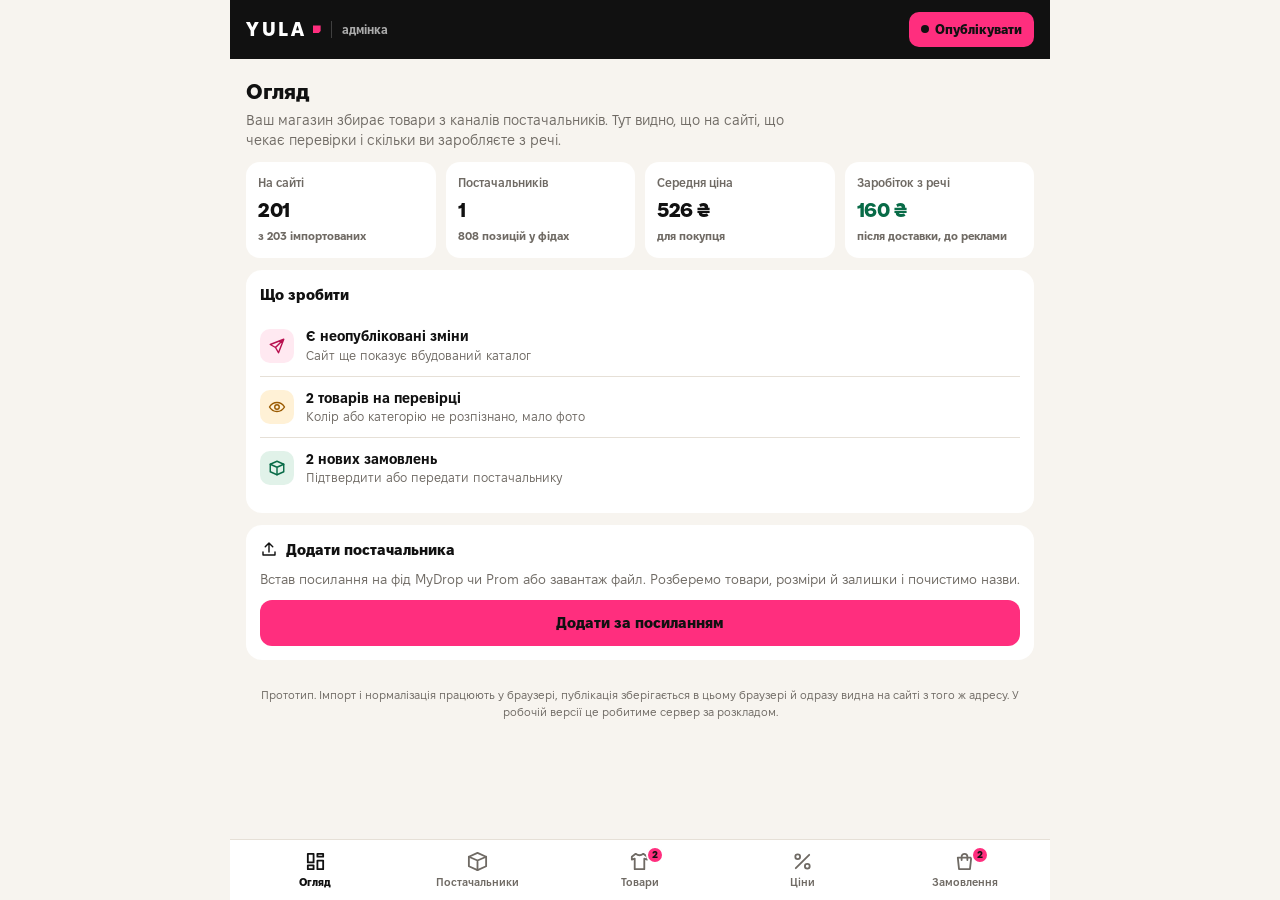
==== commit 2a867813: "Add promo prices, wider categories and fake-order protection Shop: regular price is shown struck thr" ====
--- a/admin.html
+++ b/admin.html
@@ -158,6 +158,24 @@
 .report li{display:flex;justify-content:space-between;gap:10px;font-size:13.5px;padding:8px 10px;border-radius:10px;background:var(--bg)}
 .report li b{font-variant-numeric:tabular-nums}
 .report li.w{background:var(--amber-soft)}
+.fold summary{cursor:pointer;display:flex;gap:8px;align-items:center;font-size:15px;list-style:none}
+.fold summary::-webkit-details-marker{display:none}
+@media(max-width:560px){.fold summary .r{display:none}}
+.fold summary .r{font-size:12.5px;font-weight:700;color:var(--muted);margin-left:auto}
+.fold summary::after{content:"";width:8px;height:8px;border-right:2px solid var(--ink);border-bottom:2px solid var(--ink);transform:rotate(45deg);margin:0 4px 4px 8px;transition:transform .2s;flex:none}
+.fold[open] summary::after{transform:rotate(-135deg);margin-bottom:-4px}
+.rl{margin:10px 0 0;padding-left:18px;font-size:13.5px;display:grid;gap:5px}
+.rform{display:grid;grid-template-columns:minmax(0,1fr) minmax(0,1fr) auto;gap:8px;margin-top:12px}
+.rform input,.rform select{padding:8px 10px;border:1.5px solid var(--line);border-radius:10px;background:var(--bg);font:inherit;font-size:16px;min-width:0;color:var(--ink)}
+.csel{padding:2px 4px;border:1.5px solid var(--line);border-radius:8px;background:var(--bg);font:inherit;font-size:16px;font-weight:700;color:var(--ink);max-width:170px}
+select.fch{font:inherit;font-size:16px;font-weight:700;color:var(--ink)}
+.promo{display:flex;gap:10px;align-items:center;padding-block:10px;border-top:1px solid var(--line)}
+.promo small{display:block;color:var(--muted);font-size:12.5px}
+.buyer{font-size:13px;color:var(--ink2);margin-top:4px}
+.flags{display:flex;gap:6px;flex-wrap:wrap;margin-top:8px}
+.flags .pill{white-space:normal;border-radius:10px}
+.hint{margin:8px 0 0;font-size:12.5px;color:var(--amber);font-weight:700}
+.tg:disabled{opacity:.4;cursor:not-allowed}
 .toast{position:fixed;left:50%;bottom:calc(90px + env(safe-area-inset-bottom,0px));transform:translateX(-50%);background:var(--ink);color:#fff;padding:12px 16px;border-radius:13px;font-weight:700;font-size:13.5px;z-index:90;max-width:calc(100% - 32px);text-align:center;animation:tt .3s var(--spring)}
 @keyframes tt{from{transform:translate(-50%,16px);opacity:0}}
 .note{font-size:11.5px;color:var(--muted);text-align:center;padding-block:16px}
@@ -177,7 +195,7 @@
   <button class="tab" type="button" data-go="home"><svg class="i" viewBox="0 0 24 24"><path d="M4 13h6V4H4zM14 20h6v-9h-6zM4 20h6v-4H4zM14 7h6V4h-6z"/></svg>Огляд</button>
   <button class="tab" type="button" data-go="sup"><svg class="i" viewBox="0 0 24 24"><path d="M3 7l9-4 9 4v10l-9 4-9-4z"/><path d="M3 7l9 4 9-4M12 11v10"/></svg>Постачальники</button>
   <button class="tab" type="button" data-go="items"><svg class="i" viewBox="0 0 24 24"><path d="M8 4 4 7v3l3-1v11h10V9l3 1V7l-4-3q-4 3-8 0z"/></svg>Товари<span class="cnt num" id="rcnt" hidden>0</span></button>
-  <button class="tab" type="button" data-go="rules"><svg class="i" viewBox="0 0 24 24"><path d="M19 5 5 19"/><circle cx="7" cy="7" r="2.5"/><circle cx="17" cy="17" r="2.5"/></svg>Націнки</button>
+  <button class="tab" type="button" data-go="rules"><svg class="i" viewBox="0 0 24 24"><path d="M19 5 5 19"/><circle cx="7" cy="7" r="2.5"/><circle cx="17" cy="17" r="2.5"/></svg>Ціни</button>
   <button class="tab" type="button" data-go="orders"><svg class="i" viewBox="0 0 24 24"><path d="M5 8h14l-1.3 12H6.3z"/><path d="M9 10.5V7a3 3 0 0 1 6 0v3.5"/></svg>Замовлення<span class="cnt num" id="ocnt" hidden>0</span></button>
 </nav>
 <div id="ovHost"></div><div id="toastHost"></div>
@@ -196,8 +214,12 @@
 const ic=(n,st="")=>`<svg class="i" viewBox="0 0 24 24" aria-hidden="true"${st?` style="${st}"`:""}>${IC[n]}</svg>`;
 const SH={hoodie:'<path d="M31 30 43 21q7 6 14 0l12 9 14 22-9 6-5-6v36H31V52l-5 6-9-6z"/><path d="M40 23q10-17 20 0q-10 11-20 0z"/>',sweater:'<path d="M31 26 43 20q7 5 14 0l12 6 15 26-9 5-6-8v39H31V49l-6 8-9-5z"/>',tee:'<path d="M32 24l12-5q6 5 12 0l12 5 15 13-9 10-6-5v41H32V42l-6 5-9-10z"/>',
  pants:'<path d="M32 14h36l3 72H55l-5-44-5 44H29z"/>',shorts:'<path d="M28 30h44l5 38H56l-6-18-6 18H23z"/>',jacket:'<path d="M30 24 42 15h16l12 9 14 22-9 6-5-5v41H30V51l-5 5-9-6z"/>',vest:'<path d="M33 18l10-6h14l10 6-3 14v56H36V32z"/>',
- tank:'<path d="M37 14h6q7 13 14 0h6v13q8 6 8 16v43H29V43q0-10 8-16z"/>',coat:'<path d="M32 16l10-6h16l10 6 10 30-7 3-3-5v52H32V54l-3 5-7-3z"/>',dress:'<path d="M41 14h18l-1 20 17 52q-25 6-50 0l17-52z"/>'};
-const thumb=p=>`<div class="th" style="--h:${p.h}"><svg viewBox="0 0 100 100" aria-hidden="true" fill="hsl(${p.h} ${p.sat}% ${p.l}%)">${SH[p.s]||SH.tee}</svg>${p.ph&&p.ph[0]?`<img src="${p.ph[0]}" alt="" loading="lazy" referrerpolicy="no-referrer" onerror="this.remove()">`:""}</div>`;
+ tank:'<path d="M37 14h6q7 13 14 0h6v13q8 6 8 16v43H29V43q0-10 8-16z"/>',coat:'<path d="M32 16l10-6h16l10 6 10 30-7 3-3-5v52H32V54l-3 5-7-3z"/>',dress:'<path d="M41 14h18l-1 20 17 52q-25 6-50 0l17-52z"/>',
+ polo:'<path d="M32 24l12-5q6 5 12 0l12 5 15 13-9 10-6-5v41H32V42l-6 5-9-10z"/><path d="M44 19l6 9 6-9M50 28v12" fill="none" stroke="rgba(0,0,0,.3)" stroke-width="2.5"/>',skirt:'<path d="M34 24h32l13 58q-29 8-58 0z"/>',
+ sneaker:'<path d="M10 64q1-17 16-20l14-8q10 12 23 12l17 4q12 4 10 15z"/>',boot:'<path d="M36 14h20v46l23 7q8 3 6 12H36z"/>',slides:'<path d="M14 60q0-18 18-18h36q18 0 18 18v3H14z"/>',
+ bag:'<path d="M22 40h56a6 6 0 0 1 6 6v34a6 6 0 0 1-6 6H22a6 6 0 0 1-6-6V46a6 6 0 0 1 6-6z"/><path d="M38 41q0-19 12-19t12 19" fill="none" stroke="rgba(0,0,0,.4)" stroke-width="4.5"/>',backpack:'<path d="M30 32q0-14 20-14t20 14v50a6 6 0 0 1-6 6H36a6 6 0 0 1-6-6z"/>',
+ cap:'<path d="M22 58q0-30 28-30t28 30z"/><path d="M50 58h38q2 8-8 8H50z"/>',socks:'<path d="M40 14h20v40l18 14q6 8-4 14H52q-12-2-12-16z"/>'};
+const thumb=p=>`<div class="th" style="--h:${p.h}"><svg viewBox="0 0 100 100" aria-hidden="true" fill="hsl(${p.h} ${p.sat}% ${p.l}%)">${SH[p.s]||SH.tee}</svg>${p.ph&&p.ph[0]?`<img src="${esc(p.ph[0])}" alt="" loading="lazy" referrerpolicy="no-referrer" onerror="this.remove()">`:""}</div>`;
 const $=s=>document.querySelector(s);
 const uah=n=>Math.round(n).toLocaleString("uk-UA").replace(/[\s\u202f]/g,"\u00a0")+"\u00a0₴";
 const hash=s=>{let h=7;for(const ch of String(s))h=(h*31+ch.charCodeAt(0))>>>0;return h};
@@ -216,12 +238,31 @@
 const COLKEYS=Object.keys(COL).sort((a,b)=>b.length-a.length);
 function findColor(raw){const up=raw.toUpperCase().replace(/’/g,"'");for(const k of COLKEYS){if(new RegExp("(^|[^\\p{L}-])"+k+"($|[^\\p{L}])","u").test(up))return k}return null}
 const stripPromo=s=>s.replace(/-\s?\d+%/g,"").replace(/[^\p{L}\p{N}\s+'’-]/gu,"").replace(/\s+/g," ").trim();
+/* ===== categories ===== */
+const CATS=["Худі та зіпки","Світшоти","Светри й кофти","Лонгсліви","Футболки","Поло","Сорочки","Майки","Топи","Костюми","Комплекти","Штани","Джинси","Легінси","Шорти","Сукні","Спідниці","Куртки","Пальта","Жилети","Комбінезони","Термобілизна","Дім і сон","Білизна","Купальники","Шкарпетки","Кросівки й кеди","Черевики","Тапочки й сандалі","Сумки","Рюкзаки","Шапки й аксесуари","Інше"];
+const CSHAPE={"Худі та зіпки":"hoodie","Світшоти":"sweater","Светри й кофти":"sweater","Лонгсліви":"sweater","Футболки":"tee","Поло":"polo","Сорочки":"coat","Майки":"tank","Топи":"tank","Костюми":"hoodie","Комплекти":"tee","Штани":"pants","Джинси":"pants","Легінси":"pants","Шорти":"shorts","Сукні":"dress","Спідниці":"skirt","Куртки":"jacket","Пальта":"coat","Жилети":"vest","Комбінезони":"jacket","Термобілизна":"tee","Дім і сон":"tee","Білизна":"shorts","Купальники":"tank","Шкарпетки":"socks","Кросівки й кеди":"sneaker","Черевики":"boot","Тапочки й сандалі":"slides","Сумки":"bag","Рюкзаки":"backpack","Шапки й аксесуари":"cap","Інше":"tee"};
+const TAX=[
+ [/комбінезон|комбинезон/u,"Комбінезони"],[/термобілизн|термобель/u,"Термобілизна"],[/жилет|безрукавк/u,"Жилети"],[/(^|[^\p{L}])майк/u,"Майки"],
+ [/топ\s?\+\s?(шорт|штан|спідниц|легінс|лосин)/u,"Комплекти","tank"],
+ [/(футболк|поло|сорочк|худі|худи|світшот|свитшот|лонгсл)\S*\s?\+\s?(шорт|штан|спідниц|легінс|лосин)/u,"Комплекти"],
+ [/шкарпет|носк[иі]/u,"Шкарпетки"],[/(^|[^\p{L}])трус|боксер|бюстгальтер/u,"Білизна"],
+ [/костюм/u,"Костюми"],[/комплект|набір|набор/u,"Комплекти"],
+ [/пуховик|куртк|бомбер|вітровк|ветровк|анорак|(^|[^\p{L}])парк[аиу]|плащ($|[^\p{L}])|дощовик/u,"Куртки"],[/пальт|тренч|шуб[аиу]/u,"Пальта"],
+ [/(^|[^\p{L}])поло($|[^\p{L}])/u,"Поло"],[/сукн|плать|сарафан/u,"Сукні"],[/сорочк|рубашк/u,"Сорочки"],[/лонгсл/u,"Лонгсліви"],
+ [/світшот|свитшот/u,"Світшоти"],[/зіп|худі|худи|толстовк/u,"Худі та зіпки"],[/кофт|светр|свитер|джемпер|кардиган|гольф|водолазк/u,"Светри й кофти"],
+ [/шорт/u,"Шорти"],[/штан|брюк|джогер/u,"Штани"],[/футболк/u,"Футболки"],[/спідниц|юбк/u,"Спідниці"],
+ [/легінс|лосин|велосипедк/u,"Легінси"],[/джинс[иы]/u,"Джинси"],[/карго/u,"Штани"],
+ [/піжам|пижам|халат/u,"Дім і сон"],[/білизн|трус|боксер|бюстгальтер/u,"Білизна"],[/купальник|плавк/u,"Купальники"],[/шкарпет|носк[иі]/u,"Шкарпетки"],
+ [/кросів|кроссов|(^|[^\p{L}])кед|снікер/u,"Кросівки й кеди"],[/черевик|ботин|чобот|чобіт|сапог|угг/u,"Черевики"],[/тапоч|шльопан|сланц|крокс|сандал/u,"Тапочки й сандалі"],
+ [/рюкзак/u,"Рюкзаки"],[/сумк|шопер|клатч|бананк|барсетк/u,"Сумки"],[/шапк|кепк|бейсболк|панам|шарф|рукавиц|рукавич|перчат|бафф|ремін|ремен|гаманец/u,"Шапки й аксесуари"],
+ [/(^|[^\p{L}])(топ|боді)($|[^\p{L}])/u,"Топи"]
+];
+let CUSTOM=[];
 function kindOf(n){const l=n.toLowerCase();
- if(l.includes("комбінезон")||l.includes("комбинезон"))return["jacket","Комбінезони"];if(l.includes("термобілизн"))return["tee","Термобілизна"];if(l.includes("жилет"))return["vest","Жилети"];if(l.includes("майка"))return["tank","Майки"];
- if(/топ\s?\+\s?шорти/.test(l))return["tank","Комплекти"];if(/футболка\s?\+\s?(шорти|штани)/.test(l))return["tee","Комплекти"];if(l.includes("костюм"))return["hoodie","Костюми"];if(l.includes("світшот")||l.includes("свитшот"))return["sweater","Світшоти"];
- if(l.includes("зіп")||l.includes("худі")||l.includes("худи"))return["hoodie","Худі та зіпки"];if(l.includes("шорти")||l.includes("шорты"))return["shorts","Шорти"];if(l.includes("штани")||l.includes("штаны")||l.includes("джогер"))return["pants","Штани"];
- if(l.includes("футболка")||l.includes("лонгслів"))return["tee","Футболки"];if(l.includes("сорочка")||l.includes("рубашка"))return["coat","Сорочки"];if(l.includes("сукня")||l.includes("платье"))return["dress","Сукні"];if(l.includes("куртка")||l.includes("пуховик"))return["jacket","Куртки"];return["tee","Інше"]}
-function genderOf(n,sizes){const l=n.toLowerCase();if(sizes.some(s=>/зріст|рост/i.test(s)))return"kids";if(/жін|жіноч|жен|майка|топ\+/.test(l))return"women";if(/чоловіч|мужск/.test(l))return"men";return"uni"}
+ for(const r of CUSTOM)if(r.w&&l.includes(r.w))return[CSHAPE[r.cat]||"tee",r.cat];
+ for(const [re,cat,sh] of TAX)if(re.test(l))return[sh||CSHAPE[cat],cat];
+ return["tee","Інше"]}
+function genderOf(n,sizes){const l=n.toLowerCase();if(sizes.some(s=>/зріст|рост/i.test(s))||/дитяч|детск|підлітк/.test(l))return"kids";if(/жін|жіноч|жен|майка|топ\+/.test(l))return"women";if(/чоловіч|мужск/.test(l))return"men";return"uni"}
 function matOf(n){const l=n.toLowerCase();for(const [k,v] of [["coolmax","CoolMax (поліестер), швидко сохне"],["кулір","Кулірна гладь, бавовна"],["плюш","Плюш"],["рибан","Фліс з рибаною"],["рібан","Фліс з рибаною"],["фліс","Фліс, тепла начісна тканина"],["флис","Фліс, тепла начісна тканина"],["2х нитка","Двонитка"],["двонитка","Двонитка"],["варенк","Варена бавовна"],["варені","Варена бавовна"],["термобілизн","Термотканина"],["петля","Двонитка, петля"]])if(l.includes(k))return v;return null}
 function normSize(s){s=(s||"Один").trim();const m=s.match(/(?:зріст|рост)\s*(\d+)/i);if(m)return m[1];const u=s.toUpperCase();return{"XXXL":"3XL","XXXXL":"4XL","2XL":"XXL"}[u]||u}
 const ORDER=["XS","XS-S","S","M","M-L","L","XL","XL-XXL","XXL","3XL","4XL"];
@@ -253,7 +294,7 @@
   for(const o of offers){
     const sizeEl=[...o.getElementsByTagName("param")].find(p=>/размер|розмір|size/i.test(p.getAttribute("name")||""));
     const avail=(o.getAttribute("available")||tag(o,"available")||"true")!=="false";
-    const rec={name:tag(o,"name")||tag(o,"model"),price:parseFloat(tag(o,"price"))||0,qty:parseInt(tag(o,"quantity_in_stock")||tag(o,"stock_quantity")||tag(o,"quantity")||(avail?"1":"0"))||0,avail,size:sizeEl?sizeEl.textContent.trim():"Один",code:tag(o,"vendorCode"),pics:[...o.getElementsByTagName("picture")].map(p=>p.textContent.trim())};
+    const clean=t=>t.replace(/[<>"`]/g,"");const rec={name:clean(tag(o,"name")||tag(o,"model")),price:parseFloat(tag(o,"price"))||0,qty:parseInt(tag(o,"quantity_in_stock")||tag(o,"stock_quantity")||tag(o,"quantity")||(avail?"1":"0"))||0,avail,size:sizeEl?clean(sizeEl.textContent.trim()):"Один",code:clean(tag(o,"vendorCode")),pics:[...o.getElementsByTagName("picture")].map(p=>p.textContent.trim()).filter(u=>/^https?:\/\/[^\s"'<>`]+$/.test(u))};
     const g=o.getAttribute("group_id")||o.getAttribute("id");if(!groups.has(g))groups.set(g,[]);groups.get(g).push(rec);
   }
   return {groups,offers:offers.length,supplierTag};
@@ -261,22 +302,59 @@
 
 /* ===== state ===== */
 const LS="yula_admin_v1",PUB="yula_pub";
+const LAUNCH_END=Date.UTC(2026,10,27,21,59,59);
+const launchPromo=()=>({id:"launch",name:"Ціни відкриття",pct:15,cats:[],end:LAUNCH_END,floor:40,on:true});
 let ST=load();
 function load(){
-  try{const s=JSON.parse(localStorage.getItem(LS)||"null");if(s&&s.sup){if(s.rules.ship==null){s.rules.ship=80;s.dirty=true}delete s.rules.grp;return s}}catch(e){}
-  const items=BASE.items.map(x=>({gid:"0:"+x.code+":"+hash(x.raw),n:x.n,raw:x.raw,s:x.s,sub:x.sub,c:x.c,h:x.h,sat:x.sat,l:x.l,pat:x.pat,cost:x.cost,sz:x.sz,pics:x.pics,ph:(x.ph||[]).map(f=>MYDROP+f),mat:x.mat,code:x.code,sl:0,colorOk:!(x.sat===30&&x.l===55),added:now()-3600e3}));
+  let s=null;try{s=JSON.parse(localStorage.getItem(LS)||"null")}catch(e){}
+  if(s&&s.sup){
+    if(s.rules.ship==null){s.rules.ship=80;s.dirty=true}delete s.rules.grp;
+    if(!s.promos){s.promos=[];if(s.rules.pct===30&&!Object.keys(s.rules.cat||{}).length){s.rules.pct=55;s.promos=[launchPromo()]}s.dirty=true}
+    s.catRules=s.catRules||[];CUSTOM=s.catRules;
+    for(const it of s.items)if(!it.subm){const [sh,sub]=kindOf(it.raw);it.s=sh;it.sub=sub}
+    if(!s.orders||!s.orders.length||!s.orders[0].items)s.orders=null;
+    return s}
+  const items=BASE.items.map(x=>{const [sh,sub]=kindOf(x.raw);return{gid:"0:"+x.code+":"+hash(x.raw),n:x.n,raw:x.raw,s:sh,sub,c:x.c,h:x.h,sat:x.sat,l:x.l,pat:x.pat,cost:x.cost,sz:x.sz,pics:x.pics,ph:(x.ph||[]).map(f=>MYDROP+f),mat:x.mat,code:x.code,sl:0,colorOk:!(x.sat===30&&x.l===55),added:now()-3600e3}});
   return {sup:[{n:"MODAMIXX",lg:"MM",src:"MyDrop XML",file:"product_export.xml",offers:808,last:now()-3600e3,contact:"@MODAMIXX_ADMIN",pay:"Оплата при отриманні на постачальника або передплата",ret:"Уточнити умови повернення"}],
-    items,hide:{},rules:{pct:30,min:0,ship:80,cat:{}},published:null,dirty:true,
-    orders:[{no:"YL-10231",gid:items[0].gid,size:Object.keys(items[0].sz)[0],buyer:"Коваленко Марія",phone:"+380 67 123 45 67",np:"Київ, поштомат № 5521",pay:"Оплачено онлайн",st:0,ttn:""},
-            {no:"YL-10229",gid:items[40].gid,size:Object.keys(items[40].sz)[1]||Object.keys(items[40].sz)[0],buyer:"Мельник Андрій",phone:"+380 50 222 33 44",np:"Львів, відділення №7",pay:"Передплата 200 ₴, решта при отриманні",st:1,ttn:""}]};
-}
+    items,hide:{},rules:{pct:55,min:0,ship:80,cat:{}},promos:[launchPromo()],catRules:[],published:null,dirty:true,orders:null};
+}
+function seedOrders(){
+  const live=ST.items.filter(i=>tot(i)>0),pick=k=>live[k%live.length],sz=(it,k=0)=>Object.keys(it.sz).filter(s=>it.sz[s]>0)[k]||Object.keys(it.sz)[0];
+  const oi=(it,size,q=1)=>({n:it.n,raw:it.raw,code:it.code,size,q,price:priceOf(it).p,cost:it.cost,sl:it.sl,h:it.h,sat:it.sat,l:it.l,s:it.s,ph:(it.ph||[]).slice(0,1)});
+  const mk=(no,ago,items,payKind,st,buyer,np,hist,flags=[])=>{const goods=items.reduce((a,i)=>a+i.price*i.q,0),prepaid=payKind==="online"?goods:payKind==="pre200"?200:0;
+    return{no,at:now()-ago*60e3,items,goods,total:goods,payKind,prepaid,payLabel:payKind==="online"?"Оплачено онлайн":payKind==="pre200"?`Передплата 200 ₴, решта ${goods-200} ₴ при отриманні`:`Оплата при отриманні, ${goods} ₴`,buyer,np,hist,flags,st,ttn:st==="refused"?"2045 1182 7731 20":st==="got"?"2045 "+(1000+no.length*37+ago%8000)+" 5521 08":""}};
+  const a=pick(0),b=pick(41),c=pick(90),d=pick(120),e=pick(60),g=pick(150);
+  return [
+   mk("YL-10234",12,[oi(b,sz(b,0))],"cod","wait",{name:"Шевченко Ігор",phone:"+380 93 555 01 02"},"Одеса, відділення № 14",{got:1,refused:0},["Ще є неотримане замовлення з оплатою на пошті"]),
+   mk("YL-10231",35,[oi(a,sz(a,0))],"online","new",{name:"Коваленко Марія",phone:"+380 67 123 45 67"},"Київ, поштомат № 5521",{got:2,refused:0}),
+   mk("YL-10229",140,[oi(c,sz(c,0))],"pre200","sent",{name:"Мельник Андрій",phone:"+380 50 222 33 44"},"Львів, відділення № 7",{got:0,refused:0}),
+   mk("YL-10212",4300,[oi(d,sz(d,0))],"pre200","refused",{name:"Бондар Олег",phone:"+380 63 700 10 20"},"Дніпро, поштомат № 3310",{got:0,refused:1}),
+   mk("YL-10198",7200,[oi(e,sz(e,0))],"online","got",{name:"Ткаченко Олена",phone:"+380 97 410 22 31"},"Харків, поштомат № 2114",{got:1,refused:0}),
+   mk("YL-10187",8900,[oi(g,sz(g,0))],"cod","got",{name:"Шевченко Ігор",phone:"+380 93 555 01 02"},"Одеса, відділення № 14",{got:1,refused:0})
+  ];
+}
+/* buyers history, shared with the shop on the same site */
+const BK="yula_buyers",normPh=s=>{const d=String(s||"").replace(/\D/g,"");return d.length===10&&d[0]==="0"?"38"+d:d};
+function buyers(){try{return JSON.parse(localStorage.getItem(BK)||"{}")||{}}catch(e){return{}}}
+function setBuyer(ph,fn){try{const b=buyers(),k=normPh(ph);b[k]=b[k]||{got:0,refused:0};fn(b[k]);localStorage.setItem(BK,JSON.stringify(b))}catch(e){}}
+function pullOrders(){let inb=[];try{inb=JSON.parse(localStorage.getItem("yula_orders_in")||"[]")}catch(e){}let ch=false;
+  for(const o of Array.isArray(inb)?inb:[]){if(!o||!o.no||!Array.isArray(o.items)||!o.buyer)continue;const ex=ST.orders.find(x=>x.no===o.no);
+    if(!ex){ST.orders.unshift(o);ch=true}else if(ex.st==="wait"&&(o.st==="new"||o.st==="cancel")){ex.st=o.st;ch=true}}
+  if(ch)save();return ch}
 function save(){try{localStorage.setItem(LS,JSON.stringify(ST))}catch(e){toast("Не вдалося зберегти: браузер заблокував сховище")}}
-const S={view:"home",f:"all",sup:"all",q:"",lim:40};
+const S={view:"home",f:"all",sup:"all",cat:"all",q:"",lim:40,rulesOpen:false};
+function recat(){let n=0;for(const it of ST.items)if(!it.subm){const [sh,sub]=kindOf(it.raw);if(sub!==it.sub)n++;it.s=sh;it.sub=sub}return n}
 function toast(t){$("#toastHost").innerHTML=`<div class="toast" role="status">${t}</div>`;clearTimeout(toast.t);toast.t=setTimeout(()=>$("#toastHost").innerHTML="",2600)}
 
 /* ===== pricing & checks ===== */
 const r9=x=>Math.ceil(x/10)*10-1;
-function priceOf(it){const R=ST.rules,pct=R.cat[it.sub]!=null&&R.cat[it.sub]!==""?+R.cat[it.sub]:R.pct;const ship=+R.ship||0,p=r9(Math.max(it.cost*(1+pct/100),it.cost+(+R.min||0))+ship);return{p,pct,ship,earn:p-it.cost-ship}}
+function promoFor(it){let best=null;for(const pr of ST.promos||[]){if(!pr.on||pr.end<now())continue;if(pr.cats&&pr.cats.length&&!pr.cats.includes(it.sub))continue;if(!best||pr.pct>best.pct)best=pr}return best}
+function priceOf(it){const R=ST.rules,pct=R.cat[it.sub]!=null&&R.cat[it.sub]!==""?+R.cat[it.sub]:R.pct;const ship=+R.ship||0,reg=r9(Math.max(it.cost*(1+pct/100),it.cost+(+R.min||0))+ship);
+  let p=reg,o=null,promo=promoFor(it);
+  if(promo){let sale=r9(reg*(1-promo.pct/100));if(sale>=reg)sale=reg-10;if(sale-it.cost-ship>=(+promo.floor||0)){p=sale;o=reg}else promo=null}
+  return{p,o,reg,pct,ship,earn:p-it.cost-ship,promo}}
+const dmy=t=>new Date(t).toLocaleDateString("uk-UA",{day:"numeric",month:"long"});
+const esc=s=>String(s??"").replace(/[&<>"]/g,c=>({"&":"&amp;","<":"&lt;",">":"&gt;",'"':"&quot;"}[c]));
 const tot=it=>Object.values(it.sz).reduce((a,b)=>a+b,0);
 function dupMap(){const m={},best={};for(const it of ST.items){const k=it.n.toLowerCase().replace(/\s+/g," ");(m[k]=m[k]||[]).push(it)}
   for(const k in m){if(m[k].length<2)continue;const arr=m[k].filter(i=>tot(i)>0).sort((a,b)=>a.cost-b.cost);const w=arr[0]||m[k][0];for(const i of m[k])if(i!==w)best[i.gid]=w}return best}
@@ -289,7 +367,7 @@
   const c=counts(),live=ST.items.filter(i=>status(i,dupMap())==="live");
   const avgM=live.length?live.reduce((a,i)=>a+(priceOf(i).earn),0)/live.length:0;
   const avgP=live.length?live.reduce((a,i)=>a+priceOf(i).p,0)/live.length:0;
-  const newO=ST.orders.filter(o=>o.st===0).length;
+  const newO=ST.orders.filter(o=>o.st==="new"||o.st==="wait").length;
   return `<section class="view gut"><h1 class="ph">Огляд</h1><p class="lead">Ваш магазин збирає товари з каналів постачальників. Тут видно, що на сайті, що чекає перевірки і скільки ви заробляєте з речі.</p>
    <div class="kpis">
     <div class="kpi"><small>На сайті</small><b class="num">${c.live}</b><em>з ${c.all} імпортованих</em></div>
@@ -300,7 +378,7 @@
    <div class="card"><h3>Що зробити</h3>
     ${ST.dirty?`<button class="todo" type="button" data-publish><span class="ic" style="background:var(--blush);color:var(--pink-deep)">${ic("send")}</span><span class="tx"><b>Є неопубліковані зміни</b><small>${ST.published?"Остання публікація "+ago(ST.published):"Сайт ще показує вбудований каталог"}</small></span></button>`:""}
     ${c.review?`<button class="todo" type="button" data-filter="review"><span class="ic" style="background:var(--amber-soft);color:var(--amber)">${ic("eye")}</span><span class="tx"><b>${c.review} товарів на перевірці</b><small>Колір або категорію не розпізнано, мало фото</small></span></button>`:""}
-    ${newO?`<button class="todo" type="button" data-go="orders"><span class="ic" style="background:var(--green-soft);color:var(--green)">${ic("box")}</span><span class="tx"><b>${newO} нових замовлень</b><small>Передайте постачальнику</small></span></button>`:""}
+    ${newO?`<button class="todo" type="button" data-go="orders"><span class="ic" style="background:var(--green-soft);color:var(--green)">${ic("box")}</span><span class="tx"><b>${newO} нових замовлень</b><small>Підтвердити або передати постачальнику</small></span></button>`:""}
     ${avgM<80?`<button class="todo" type="button" data-go="rules"><span class="ic" style="background:var(--red-soft);color:var(--red)">${ic("cash")}</span><span class="tx"><b>Малий заробіток з речі</b><small>${uah(avgM)} у середньому. Підніміть націнку або мінімальну суму</small></span></button>`:""}
    </div>
    <div class="card"><h3>${ic("up")}Додати постачальника</h3><p style="margin:0 0 10px;font-size:13.5px;color:var(--muted)">Встав посилання на фід MyDrop чи Prom або завантаж файл. Розберемо товари, розміри й залишки і почистимо назви.</p><button class="btn pink block" type="button" data-addsup>Додати за посиланням</button></div>
@@ -321,18 +399,25 @@
 function vItems(){
   const d=dupMap();let list=ST.items.map(it=>({it,st:status(it,d)}));
   if(S.sup!=="all")list=list.filter(x=>x.it.sl===+S.sup);
+  if(S.cat!=="all")list=list.filter(x=>x.it.sub===S.cat);
+  const cc={};for(const it of ST.items)cc[it.sub]=(cc[it.sub]||0)+1;
   if(S.f!=="all")list=list.filter(x=>x.st===S.f);
   if(S.q){const q=S.q.toLowerCase();list=list.filter(x=>(x.it.n+" "+x.it.raw+" "+x.it.code).toLowerCase().includes(q))}
   const c=counts(),shown=list.slice(0,S.lim);
   return `<section class="view gut"><h1 class="ph">Товари</h1>
    <div class="search">${ic("search")}<input id="q" type="search" placeholder="Назва, артикул" value="${S.q.replace(/"/g,"&quot;")}" aria-label="Пошук товарів"></div>
+   <details class="card fold" id="crules" ${S.rulesOpen?"open":""}><summary><b>Правила категорій</b><span class="r">${ST.catRules.length?"своїх: "+ST.catRules.length:"слово в назві → категорія"}</span></summary>
+    <p style="margin:10px 0 0;font-size:13.5px;color:var(--ink2)">Сайт сам розкладає товари за словами в назві: «поло» → Поло, «кофта» → Светри й кофти. Якщо постачальник називає речі по-своєму, додай слово сюди. Категорію окремого товару можна змінити у списку нижче.</p>
+    ${ST.catRules.map((r,k)=>`<div class="sum" style="align-items:center;margin-top:6px"><span>«${esc(r.w)}» → ${esc(r.cat)}</span><button class="btn sm ghost" type="button" data-delrule="${k}">Прибрати</button></div>`).join("")}
+    <form id="rf" class="rform" novalidate><input id="rW" placeholder="слово, напр. бриджі" aria-label="Слово в назві" autocomplete="off"><select id="rC" aria-label="Категорія">${CATS.map(c=>`<option>${c}</option>`).join("")}</select><button class="btn sm" type="submit">Додати</button></form>
+   </details>
    <div class="fchips">${[["all","Усі"],["live","На сайті"],["review","Перевірити"],["hidden","Приховані"]].map(([k,l])=>`<button class="fch" type="button" data-filter="${k}" aria-pressed="${S.f===k}">${l} · ${c[k]}</button>`).join("")}
-   ${ST.sup.length>1?`<select class="fch" id="supSel" aria-label="Постачальник"><option value="all">Усі постачальники</option>${ST.sup.map((s,k)=>`<option value="${k}" ${S.sup==String(k)?"selected":""}>${s.n}</option>`).join("")}</select>`:""}</div>
+   ${ST.sup.length>1?`<select class="fch" id="supSel" aria-label="Постачальник"><option value="all">Усі постачальники</option>${ST.sup.map((s,k)=>`<option value="${k}" ${S.sup==String(k)?"selected":""}>${s.n}</option>`).join("")}</select>`:""}<select class="fch" id="catSel" aria-label="Категорія"><option value="all">Усі категорії</option>${CATS.filter(c=>cc[c]).map(c=>`<option value="${c}" ${S.cat===c?"selected":""}>${c} · ${cc[c]}</option>`).join("")}</select></div>
    ${S.f==="review"&&list.length?`<div class="acts"><button class="btn sm" type="button" data-approveall>${ic("chk","width:15px;height:15px")}Показувати всі ${list.length} на сайті</button></div>`:""}
    <div class="card" style="padding-block:2px">${shown.length?shown.map(({it,st})=>{const pr=priceOf(it),is=issues(it,d);return`<div class="prod">${thumb(it)}<div class="tx">
      <div class="t">${it.n}</div><div class="raw" title="${it.raw.replace(/"/g,"&quot;")}">У фіді: ${it.raw}</div>
-     <div class="s"><span class="pill ${st==="live"?"ok":st==="review"?"warn":"mut"}">${st==="live"?"На сайті":st==="review"?"Перевірити":"Приховано"}</span><span>${it.sub}</span><span>${ST.sup[it.sl].n}</span><span>${it.code}</span></div>
-     <div class="money num">Дроп ${uah(it.cost)} → <b>${uah(pr.p)}</b> · доставка ${uah(pr.ship)} · вам +${uah(pr.earn)}</div>
+     <div class="s"><span class="pill ${st==="live"?"ok":st==="review"?"warn":"mut"}">${st==="live"?"На сайті":st==="review"?"Перевірити":"Приховано"}</span><select class="csel" data-setcat="${it.gid}" aria-label="Категорія товару">${CATS.map(c=>`<option ${c===it.sub?"selected":""}>${c}</option>`).join("")}</select><span>${ST.sup[it.sl].n}</span><span>${it.code}</span></div>
+     <div class="money num">Дроп ${uah(it.cost)} → ${pr.o?`<s style="color:var(--muted)">${uah(pr.o)}</s> `:""}<b>${uah(pr.p)}</b>${pr.o?` <span class="pill warn">−${Math.round((1-pr.p/pr.o)*100)}%</span>`:""} · доставка ${uah(pr.ship)} · вам +${uah(pr.earn)}</div>
      <div class="stk">${Object.entries(it.sz).map(([s,q])=>`<span class="${q===0?"z":q<=2?"low":""}">${s}${q?` · ${q}`:""}</span>`).join("")}</div>
      ${is.length?`<div class="iss">${ic("warn","width:14px;height:14px")}${is.map(x=>x[1]).join(" · ")}</div>`:""}
    </div><button class="tg" type="button" role="switch" aria-checked="${st==="live"}" data-toggle="${it.gid}" aria-label="Показувати на сайті"></button></div>`}).join("")+(list.length>S.lim?`<button class="more" type="button" data-more>Показати ще ${Math.min(40,list.length-S.lim)} з ${list.length-S.lim}</button>`:""):`<p style="text-align:center;color:var(--muted);padding:20px 0">Нічого не знайдено</p>`}</div></section>`;
@@ -342,7 +427,7 @@
   const d=dupMap(),live=ST.items.filter(i=>status(i,d)==="live");
   const ex=[150,250,400,700].map(c=>[c,priceOf({cost:c,sub:"__"})]);
   const avgM=live.length?live.reduce((a,i)=>a+(priceOf(i).earn),0)/live.length:0;
-  return `<section class="view gut"><h1 class="ph">Націнки</h1><p class="lead">Доставка для покупця безкоштовна, тому її вартість закладена в ціну кожної речі. Ціна = дроп + націнка + доставка, округлено до …9 ₴. Нові правила одразу застосовуються до всіх товарів.</p>
+  return `<section class="view gut"><h1 class="ph">Ціни й акції</h1><p class="lead">Доставка для покупця безкоштовна, тому її вартість закладена в ціну кожної речі. Ціна = дроп + націнка + доставка, округлено до …9 ₴. Нові правила одразу застосовуються до всіх товарів.</p>
    <div class="card">
     <div class="rrow"><span>Загальна націнка</span><b class="num" id="vPct">${R.pct}%</b></div><input class="rng" type="range" id="rPct" min="10" max="120" step="5" value="${R.pct}" aria-label="Загальна націнка">
     <div class="rrow"><span>Доставка в ціні речі</span><b class="num" id="vShip">${R.ship} ₴</b></div><input class="rng" type="range" id="rShip" min="0" max="200" step="5" value="${R.ship}" aria-label="Доставка в ціні речі">
@@ -351,24 +436,68 @@
     <div class="ex" id="ex">${exHtml(ex)}</div>
     <p style="margin:10px 0 0;font-size:13px;color:${avgM<80?"var(--red)":"var(--muted)"}" id="avgM">Середній заробіток з речі на сайті: <b class="num">${uah(avgM)}</b>${avgM<80?" — цього замало, щоб окупити рекламу в Instagram":""}</p>
    </div>
+   ${promoCard()}
    <div class="card"><h3>Націнка за категоріями<span class="r">порожньо = загальна</span></h3>
     <table class="ctab"><thead><tr><th>Категорія</th><th>Товарів</th><th>Націнка, %</th></tr></thead><tbody>
     ${Object.entries(cats).sort((a,b)=>b[1]-a[1]).map(([c,n])=>`<tr><td>${c}</td><td class="num">${n}</td><td><input type="number" inputmode="numeric" min="0" max="300" data-cat="${c}" value="${R.cat[c]??""}" placeholder="${R.pct}" aria-label="Націнка для ${c}"></td></tr>`).join("")}
     </tbody></table></div></section>`;
 }
-function exHtml(ex){return `<div style="font-size:12.5px;color:var(--muted);font-weight:700;margin-bottom:4px">Приклади</div>${ex.map(([c,r])=>`<div class="sum num"><span style="white-space:nowrap">Дроп ${uah(c)}</span><span style="text-align:right"><b>${uah(r.p)}</b><br><span style="color:var(--muted);font-size:12.5px">доставка ${uah(r.ship)} · вам +${uah(r.earn)}</span></span></div>`).join("")}`}
-const OST=["Нове","Передано постачальнику","Є ТТН","Отримано"];
-function orderMsg(o){const it=ST.items.find(i=>i.gid===o.gid);if(!it)return"";return `Замовлення ${o.no}\nТовар: ${it.raw}\nАртикул: ${it.code}, розмір ${o.size}\nОтримувач: ${o.buyer}\nТелефон: ${o.phone}\nНова пошта: ${o.np}\nОплата: ${o.pay}\nВідправник: YULA`}
+function exHtml(ex){return `<div style="font-size:12.5px;color:var(--muted);font-weight:700;margin-bottom:4px">Приклади</div>${ex.map(([c,r])=>`<div class="sum num"><span style="white-space:nowrap">Дроп ${uah(c)}</span><span style="text-align:right">${r.o?`<s style="color:var(--muted)">${uah(r.o)}</s> `:""}<b>${uah(r.p)}</b><br><span style="color:var(--muted);font-size:12.5px">доставка ${uah(r.ship)} · вам +${uah(r.earn)}</span></span></div>`).join("")}`}
+const OST={wait:["warn","Чекає підтвердження покупця"],new:["warn","Нове"],sent:["mut","Передано постачальнику"],ttn:["mut","Їде, є ТТН"],got:["ok","Отримано"],refused:["bad","Не забрав"],cancel:["mut","Скасовано"]};
+const OSTEP=["new","sent","ttn","got"];
+function oCalc(o){const ship=+ST.rules.ship||0,parcels=new Set(o.items.map(i=>i.sl)).size,cost=o.items.reduce((a,i)=>a+i.cost*i.q,0);
+  const risk=o.payKind==="online"?0:Math.max(0,2*ship*parcels-(o.prepaid||0));
+  return{parcels,earn:(o.goods??o.total)-cost-ship*parcels,risk,back:2*ship*parcels}}
+function oHist(o){return buyers()[normPh(o.buyer.phone)]||o.hist||{got:0,refused:0}}
+function orderMsg(o){const by={};o.items.forEach(i=>(by[i.sl]=by[i.sl]||[]).push(i));
+  return Object.entries(by).map(([sl,its])=>`Замовлення ${o.no}${ST.sup[sl]?" · "+ST.sup[sl].n:""}\n`+its.map(i=>`Товар: ${i.raw}\nАртикул: ${i.code}, розмір ${i.size}, ${i.q} шт.`).join("\n")+`\nОтримувач: ${o.buyer.name}\nТелефон: ${o.buyer.phone}\nНова пошта: ${o.np}\nОплата: ${o.payLabel}\nВідправник: YULA`).join("\n\n")}
 function vOrders(){
-  return `<section class="view gut"><h1 class="ph">Замовлення</h1><p class="lead">Покупець платить вам, а замовлення ви передаєте постачальнику. Скопіюйте готовий текст для менеджера каналу, а потім внесіть ТТН.</p>
-   <div class="card" style="padding-block:2px">${ST.orders.map((o,k)=>{const it=ST.items.find(i=>i.gid===o.gid);if(!it)return"";const s=ST.sup[it.sl],pr=priceOf(it);return`<div class="ord">
-    <div class="top"><b>${o.no}</b><span style="color:var(--muted)">${s.n}${s.contact?" · "+s.contact:""}</span><span class="pill ${o.st===0?"warn":o.st===3?"ok":"mut"}">${OST[o.st]}</span></div>
-    <div class="prod" style="border:0;padding-bottom:0">${thumb(it)}<div class="tx"><div class="t">${it.n}</div><div class="s">Розмір ${o.size} · ${o.pay}</div><div class="money num">Покупець: <b>${uah(pr.p)}</b> · постачальнику ${uah(it.cost)} · доставка ${uah(pr.ship)} · вам +${uah(pr.earn)}</div></div></div>
-    <div class="steps">${OST.map((_,j)=>`<i class="${j<=o.st?"on":""}"></i>`).join("")}</div>
-    ${o.st===0?`<div class="msg">${orderMsg(o)}</div><div class="acts"><button class="btn sm" type="button" data-copyorder="${k}">${ic("copy","width:15px;height:15px")}Скопіювати для постачальника</button><button class="btn sm soft" type="button" data-ost="${k}">Позначити переданим</button></div>`:""}
-    ${o.st===1?`<form class="acts" data-ttn="${k}" novalidate><input id="ttn${k}" inputmode="numeric" placeholder="ТТН від постачальника, 14 цифр" aria-label="ТТН" style="flex:1;min-width:0;padding:9px 12px;border:1.5px solid var(--line);border-radius:10px;background:var(--bg);font:inherit"><button class="btn sm" type="submit">Зберегти</button></form>`:""}
-    ${o.st>=2?`<div class="sum" style="font-size:13px;margin-top:8px"><span>ТТН</span><span class="num">${o.ttn}</span></div>${o.st===2?`<div class="acts"><button class="btn sm soft" type="button" data-ost="${k}">Покупець отримав</button></div>`:""}`:""}
+  const O=ST.orders,done=O.filter(o=>o.st==="got").length,ref=O.filter(o=>o.st==="refused"),lost=ref.reduce((a,o)=>a+oCalc(o).risk,0);
+  const rate=done+ref.length?Math.round(ref.length/(done+ref.length)*100):0;
+  return `<section class="view gut"><h1 class="ph">Замовлення</h1><p class="lead">Покупець платить вам, а замовлення ви передаєте постачальнику. Замовлення з оплатою на пошті не йдуть постачальнику, доки покупець їх не підтвердить.</p>
+   <div class="kpis">
+    <div class="kpi"><small>Нові</small><b class="num">${O.filter(o=>o.st==="new").length}</b><em>передати постачальнику</em></div>
+    <div class="kpi"><small>Чекають підтвердження</small><b class="num">${O.filter(o=>o.st==="wait").length}</b><em>ще не відправляємо</em></div>
+    <div class="kpi"><small>Невикуп</small><b class="num" style="color:${rate>10?"var(--red)":"inherit"}">${rate}%</b><em>${ref.length} з ${done+ref.length} завершених</em></div>
+    <div class="kpi"><small>Втрати на невикупі</small><b class="num" style="color:${lost?"var(--red)":"var(--green)"}">${uah(lost)}</b><em>${lost?"не покрито передплатою":"усе покрила передплата"}</em></div>
+   </div>
+   <details class="card fold"><summary><b>Правила захисту від фейкових замовлень</b></summary>
+    <ul class="rl"><li>Номер телефону підтверджується кодом із SMS.</li><li>Перше замовлення: онлайн-оплата або передплата 200 ₴. Вона покриває доставку туди й назад.</li><li>Після 1 отриманої посилки відкривається оплата при отриманні до 1 000 ₴, після 3 — до 2 000 ₴.</li><li>Після відмови від посилки 30 днів діє тільки онлайн-оплата.</li><li>Замовлення з повною оплатою на пошті покупець підтверджує протягом 2 годин, інакше воно скасовується.</li><li>Одна модель у кількох розмірах з оплатою на пошті не оформлюється.</li></ul>
+    <p style="margin:8px 0 0;font-size:12.5px;color:var(--muted)">Історія покупця ведеться за номером телефону. Кнопки «Отримав» і «Не забрав» нижче змінюють її, і магазин одразу застосовує нові правила до цього номера.</p></details>
+   <div class="card" style="padding-block:2px">${O.map((o,k)=>{const c=oCalc(o),h=oHist(o),[cl,lb]=OST[o.st]||OST.new,stp=OSTEP.indexOf(o.st);return`<div class="ord">
+    <div class="top"><b>${esc(o.no)}</b><span style="color:var(--muted)">${ago(o.at||now())}</span><span class="pill ${cl}">${lb}</span></div>
+    <div class="buyer"><b>${esc(o.buyer.name)}</b> · <span class="num">${esc(o.buyer.phone)}</span> · ${h.got||h.refused?`отримав ${h.got}, не забрав <span style="${h.refused?"color:var(--red);font-weight:800":""}">${h.refused}</span>`:"новий покупець"}</div>
+    <div class="buyer">${esc(o.np)} · ${esc(o.payLabel)}</div>
+    ${o.flags&&o.flags.length?`<div class="flags">${o.flags.map(f=>`<span class="pill bad">${ic("warn","width:13px;height:13px")}${esc(f)}</span>`).join("")}</div>`:""}
+    ${o.items.map(i=>`<div class="prod" style="border:0;padding-bottom:0">${thumb(i)}<div class="tx"><div class="t">${esc(i.n)}</div><div class="s">Розмір ${esc(i.size)} · ${i.q} шт. · ${ST.sup[i.sl]?ST.sup[i.sl].n:""}</div><div class="money num">${uah(i.price*i.q)} · постачальнику ${uah(i.cost*i.q)}</div></div></div>`).join("")}
+    <div class="money num" style="margin-top:8px">Вам <b style="color:${c.earn>0?"var(--green)":"var(--red)"}">+${uah(c.earn)}</b> після доставки${c.parcels>1?` (${c.parcels} посилки)`:""} · ${o.payKind==="online"?"ризику немає, оплачено":c.risk?`<span style="color:var(--red)">якщо не забере: −${uah(c.risk)}</span>`:`невикуп (${uah(c.back)}) покриє передплата`}</div>
+    ${stp>=0?`<div class="steps">${OSTEP.map((_,j)=>`<i class="${j<=stp?"on":""}"></i>`).join("")}</div>`:""}
+    ${o.st==="wait"?`<p class="hint">Не передавайте постачальнику, доки покупець не підтвердить. Якщо мовчить 2 години — скасовуйте.</p><div class="acts"><button class="btn sm" type="button" data-oact="${k}:new">${ic("chk","width:15px;height:15px")}Покупець підтвердив</button><button class="btn sm ghost" type="button" data-oact="${k}:cancel">Скасувати</button></div>`:""}
+    ${o.st==="new"?`<div class="msg">${esc(orderMsg(o))}</div><div class="acts"><button class="btn sm" type="button" data-copyorder="${k}">${ic("copy","width:15px;height:15px")}Скопіювати для постачальника</button><button class="btn sm soft" type="button" data-oact="${k}:sent">Позначити переданим</button><button class="btn sm ghost" type="button" data-oact="${k}:cancel">Скасувати</button></div>`:""}
+    ${o.st==="sent"?`<form class="acts" data-ttn="${k}" novalidate><input id="ttn${k}" inputmode="numeric" placeholder="ТТН від постачальника, 14 цифр" aria-label="ТТН" style="flex:1;min-width:0;padding:9px 12px;border:1.5px solid var(--line);border-radius:10px;background:var(--bg);font:inherit;font-size:16px"><button class="btn sm" type="submit">Зберегти</button></form>`:""}
+    ${o.ttn?`<div class="sum" style="font-size:13px;margin-top:8px"><span>ТТН</span><span class="num">${esc(o.ttn)}</span></div>`:""}
+    ${o.st==="ttn"?`<div class="acts"><button class="btn sm" type="button" data-oact="${k}:got">${ic("chk","width:15px;height:15px")}Покупець отримав</button><button class="btn sm ghost" type="button" data-oact="${k}:refused">Не забрав</button></div>`:""}
    </div>`}).join("")}</div></section>`;
+}
+function promoCard(){
+  const d=dupMap(),live=ST.items.filter(i=>status(i,d)==="live"),cats=[...new Set(ST.items.map(i=>i.sub))].sort((a,b)=>CATS.indexOf(a)-CATS.indexOf(b));
+  return `<div class="card"><h3>Акції<span class="r">закреслена ціна = звичайна</span></h3>
+   <p style="margin:0 0 6px;font-size:13.5px;color:var(--ink2)">Покупець бачить звичайну ціну закресленою, знижку у відсотках і дату кінця. Після кінця акції ціна сама повертається до звичайної.</p>
+   ${(ST.promos||[]).map((pr,k)=>{const act=pr.on&&pr.end>now(),inn=live.filter(i=>priceOf(i).promo===pr),sk=act?live.filter(i=>(!pr.cats.length||pr.cats.includes(i.sub))&&!priceOf(i).o).length:0,avg=inn.length?inn.reduce((a,i)=>a+priceOf(i).earn,0)/inn.length:0;return`<div class="promo">
+     <div style="flex:1;min-width:0"><b>${esc(pr.name)} · −${pr.pct}%</b><small>${pr.cats.length?esc(pr.cats.join(", ")):"усі товари"} · ${pr.end>now()?"до "+dmy(pr.end):"завершилась "+dmy(pr.end)}</small>
+     ${act?`<small class="num">У акції ${inn.length} товарів, середній заробіток ${uah(avg)}${sk?` · ${sk} без знижки: заробіток був би нижче ${uah(pr.floor)}`:""}</small>`:`<small>${pr.end>now()?"Вимкнена":"Ціни повернулись до звичайних"}</small>`}</div>
+     <button class="tg" type="button" role="switch" aria-checked="${!!pr.on}" data-tgpromo="${k}" aria-label="Акція увімкнена" ${pr.end>now()?"":"disabled"}></button>
+     <button class="btn sm ghost" type="button" data-delpromo="${k}" aria-label="Видалити акцію">${ic("trash","width:15px;height:15px")}</button></div>`}).join("")||`<p style="margin:6px 0;color:var(--muted);font-size:13.5px">Активних акцій немає. На сайті звичайні ціни.</p>`}
+   <form id="pf" novalidate style="margin-top:12px;border-top:1px solid var(--line);padding-top:12px">
+    <label class="f" for="pName">Назва акції<input id="pName" value="Тиждень флісу" autocomplete="off"></label>
+    <div class="rrow" style="margin-top:0"><span>Знижка</span><b class="num" id="vPp">15%</b></div><input class="rng" type="range" id="pPct" min="5" max="40" step="5" value="15" aria-label="Знижка">
+    <div style="display:grid;grid-template-columns:1fr 1fr;gap:10px;margin-top:12px">
+     <label class="f" for="pCat">На що<select id="pCat"><option value="">Усі товари</option>${cats.map(c=>`<option>${c}</option>`).join("")}</select></label>
+     <label class="f" for="pDays">Тривалість<select id="pDays"><option value="3">3 дні</option><option value="7" selected>7 днів</option><option value="14">14 днів</option></select></label></div>
+    <label class="f" for="pFloor">Не знижувати, якщо заробіток з речі впаде нижче, ₴<input id="pFloor" type="number" inputmode="numeric" min="0" value="40"></label>
+    <button class="btn block" type="submit">Запустити акцію</button>
+    <p style="margin:10px 0 0;font-size:12.5px;color:var(--muted)">Щоб було з чого знижувати, тримай звичайну націнку вищою. Не продовжуй ту саму акцію без перерви: знижка, яка ніколи не закінчується, вводить покупця в оману, і за це блокують рекламу в Meta.</p>
+   </form></div>`;
 }
 
 /* ===== import sheet ===== */
@@ -387,7 +516,7 @@
   const {groups,offers,supplierTag}=parseFeedXML(text);
   const isNew=k==null,sl=isNew?ST.sup.length:k,items=normalizeOffers(groups,sl);let added=0,updated=0,gone=0;
   if(!isNew){const s=ST.sup[k],old=new Map(ST.items.filter(i=>i.sl===sl).map(i=>[i.n+"|"+i.code,i])),keep=ST.items.filter(i=>i.sl!==sl),next=[];
-    for(const it of items){const key=it.n+"|"+it.code,o=old.get(key);if(o){it.gid=o.gid;it.added=o.added;updated++;old.delete(key)}else added++;next.push(it)}
+    for(const it of items){const key=it.n+"|"+it.code,o=old.get(key);if(o){it.gid=o.gid;it.added=o.added;if(o.subm){it.sub=o.sub;it.s=o.s;it.subm=true}updated++;old.delete(key)}else added++;next.push(it)}
     for(const o of old.values()){o.sz=Object.fromEntries(Object.keys(o.sz).map(z=>[z,0]));next.push(o);gone++}
     ST.items=keep.concat(next);s.offers=offers;s.last=now();Object.assign(s,meta||{})}
   else{ST.sup.push(Object.assign({lg:(meta.n||"").replace(/[^\p{L}\p{N}]/gu,"").slice(0,2).toUpperCase()||"??",offers,last:now()},meta,{contact:meta.contact||(supplierTag?"@"+supplierTag:"")}));ST.items=ST.items.concat(items);added=items.length}
@@ -447,7 +576,7 @@
 function publish(){
   const d=dupMap(),live=ST.items.filter(i=>status(i,d)==="live");
   if(!live.length){toast("Немає товарів для публікації");return}
-  const items=live.map(it=>{const pr=priceOf(it);return{n:it.n,raw:it.raw,s:it.s,sub:it.sub,c:it.c,h:it.h,sat:it.sat,l:it.l,pat:it.pat,cost:it.cost,p:pr.p,sz:it.sz,pics:it.pics,ph:it.ph,mat:it.mat,code:it.code,sl:it.sl}});
+  const items=live.map(it=>{const pr=priceOf(it);return{n:it.n,raw:it.raw,s:it.s,sub:it.sub,c:it.c,h:it.h,sat:it.sat,l:it.l,pat:it.pat,cost:it.cost,p:pr.p,o:pr.o,pe:pr.o?pr.promo.end:null,pn:pr.o?pr.promo.name:null,sz:it.sz,pics:it.pics,ph:it.ph,mat:it.mat,code:it.code,sl:it.sl}});
   const pub={at:now(),suppliers:ST.sup.map(s=>({n:s.n,lg:s.lg,legal:"Постачальник · реквізити уточнюються",city:"Україна",r:null,on:null,since:new Date().getFullYear(),vf:0})),items};
   try{localStorage.setItem(PUB,JSON.stringify(pub));ST.published=now();ST.dirty=false;save();updBadges();
     sheet(`<div class="grab"></div><div style="text-align:center;padding-top:16px"><div style="width:70px;height:70px;border-radius:50%;background:var(--green-soft);color:var(--green);display:grid;place-items:center;margin:0 auto">${ic("chk","width:34px;height:34px;stroke-width:2.6")}</div>
@@ -458,12 +587,15 @@
 }
 
 /* ===== render & events ===== */
-function updBadges(){const c=counts(),r=$("#rcnt"),o=$("#ocnt"),n=ST.orders.filter(x=>x.st===0).length;r.textContent=c.review;r.hidden=!c.review;o.textContent=n;o.hidden=!n;$("#pubDot").hidden=!ST.dirty}
+function updBadges(){const c=counts(),r=$("#rcnt"),o=$("#ocnt"),n=ST.orders.filter(x=>x.st==="new"||x.st==="wait").length;r.textContent=c.review;r.hidden=!c.review;o.textContent=n;o.hidden=!n;$("#pubDot").hidden=!ST.dirty}
 function render(){$("#main").innerHTML={home:vHome,sup:vSup,items:vItems,rules:vRules,orders:vOrders}[S.view]();document.querySelectorAll(".tab").forEach(t=>t.dataset.go===S.view?t.setAttribute("aria-current","page"):t.removeAttribute("aria-current"));updBadges();bindView()}
 function go(v){S.view=v;S.lim=40;render();scrollTo({top:0})}
 function bindView(){
   const q=$("#q");if(q){q.oninput=()=>{S.q=q.value;S.lim=40;const pos=q.selectionStart;render();const n=$("#q");n.focus();n.setSelectionRange(pos,pos)}}
   const ss=$("#supSel");if(ss)ss.onchange=()=>{S.sup=ss.value;render()};
+  const cs=$("#catSel");if(cs)cs.onchange=()=>{S.cat=cs.value;S.lim=40;render()};
+  const cr=$("#crules");if(cr)cr.ontoggle=()=>{S.rulesOpen=cr.open};
+  const pp=$("#pPct");if(pp)pp.oninput=()=>{$("#vPp").textContent=pp.value+"%"};
   if(S.view==="rules"){
     const upd=()=>{const R=ST.rules;R.pct=+$("#rPct").value;R.min=+$("#rMin").value;R.ship=+$("#rShip").value;$("#vShip").textContent=R.ship+" ₴";$("#vPct").textContent=R.pct+"%";$("#vMin").textContent=R.min+" ₴";
       $("#ex").innerHTML=exHtml([150,250,400,700].map(c=>[c,priceOf({cost:c,sub:"__"})]));
@@ -490,11 +622,26 @@
   if(T("[data-approveall]")){const d=dupMap();ST.items.filter(i=>status(i,d)==="review"&&(S.sup==="all"||i.sl===+S.sup)).forEach(i=>ST.hide[i.gid]=false);ST.dirty=true;save();render();toast("Товари з перевірки показуються на сайті");return}
   if(T("[data-more]")){S.lim+=40;render();return}
   if(b=T("[data-copyorder]")){const t=orderMsg(ST.orders[+b.dataset.copyorder]);try{navigator.clipboard.writeText(t).then(()=>toast("Скопійовано — надішліть менеджеру в Telegram"),()=>toast("Виділіть текст і скопіюйте вручну"))}catch(x){toast("Виділіть текст і скопіюйте вручну")}return}
-  if(b=T("[data-ost]")){const o=ST.orders[+b.dataset.ost];o.st=Math.min(3,o.st+1);save();render();return}
+  if(b=T("[data-oact]")){const [k,act]=b.dataset.oact.split(":"),o=ST.orders[+k];o.st=act;
+    if(act==="got")setBuyer(o.buyer.phone,x=>x.got++);
+    if(act==="refused")setBuyer(o.buyer.phone,x=>{x.refused++;x.lastRef=now()});
+    save();render();toast({new:"Підтверджено. Тепер можна передати постачальнику",cancel:"Замовлення скасовано",sent:"Передано постачальнику",got:"Отримано. Покупцю відкрито більший ліміт оплати на пошті",refused:"Позначено як невикуп. Для цього номера 30 днів діє тільки онлайн-оплата"}[act]);return}
+  if(b=T("[data-delrule]")){ST.catRules.splice(+b.dataset.delrule,1);CUSTOM=ST.catRules;recat();ST.dirty=true;save();render();return}
+  if(b=T("[data-tgpromo]")){const pr=ST.promos[+b.dataset.tgpromo];pr.on=!pr.on;ST.dirty=true;save();render();return}
+  if(b=T("[data-delpromo]")){ST.promos.splice(+b.dataset.delpromo,1);ST.dirty=true;save();render();toast("Акцію видалено, ціни повернулись до звичайних");return}
 });
-document.addEventListener("change",e=>{const r=e.target.closest("[data-refresh]");if(r&&r.files[0]){const k=+r.dataset.refresh;addSupSheet(k);const dt=new DataTransfer();dt.items.add(r.files[0]);const fi=$("#sFile");fi.files=dt.files;fi.dispatchEvent(new Event("change"));}});
-document.addEventListener("submit",e=>{const f=e.target.closest("[data-ttn]");if(!f)return;e.preventDefault();const k=+f.dataset.ttn,v=f.querySelector("input").value.replace(/\D/g,"");if(v.length!==14){toast("ТТН має містити 14 цифр");return}const o=ST.orders[k];o.ttn=v.replace(/(\d{4})(\d{4})(\d{4})(\d{2})/,"$1 $2 $3 $4");o.st=2;save();render();toast("ТТН збережено, покупець отримає SMS")});
+document.addEventListener("change",e=>{const cs=e.target.closest("[data-setcat]");if(cs){const it=ST.items.find(i=>i.gid===cs.dataset.setcat);it.sub=cs.value;it.s=CSHAPE[cs.value]||"tee";it.subm=true;ST.dirty=true;save();render();toast(`Категорія: ${cs.value}`);return}
+  const r=e.target.closest("[data-refresh]");if(r&&r.files[0]){const k=+r.dataset.refresh;addSupSheet(k);const dt=new DataTransfer();dt.items.add(r.files[0]);const fi=$("#sFile");fi.files=dt.files;fi.dispatchEvent(new Event("change"));}});
+document.addEventListener("submit",e=>{const f=e.target.closest("[data-ttn]");if(!f)return;e.preventDefault();const k=+f.dataset.ttn,v=f.querySelector("input").value.replace(/\D/g,"");if(v.length!==14){toast("ТТН має містити 14 цифр");return}const o=ST.orders[k];o.ttn=v.replace(/(\d{4})(\d{4})(\d{4})(\d{2})/,"$1 $2 $3 $4");o.st="ttn";save();render();toast("ТТН збережено, покупець отримає SMS")});
+document.addEventListener("submit",e=>{
+  if(e.target.id==="rf"){e.preventDefault();const w=$("#rW").value.trim().toLowerCase(),cat=$("#rC").value;if(w.length<2){toast("Введи слово з назви товару, хоча б 2 літери");return}
+    ST.catRules=ST.catRules.filter(r=>r.w!==w);ST.catRules.push({w,cat});CUSTOM=ST.catRules;const n=recat();ST.dirty=true;S.rulesOpen=true;save();render();toast(n?`«${w}» → ${cat}: перенесено ${n} товарів`:`Правило додано. Товарів зі словом «${w}» поки немає`)}
+  if(e.target.id==="pf"){e.preventDefault();const name=$("#pName").value.trim(),pct=+$("#pPct").value,cat=$("#pCat").value,days=+$("#pDays").value,floor=Math.max(0,+$("#pFloor").value||0);if(!name){toast("Дай акції назву, її побачить покупець");return}
+    const end=new Date();end.setDate(end.getDate()+days);end.setHours(23,59,59,0);ST.promos.unshift({id:"p"+now(),name,pct,cats:cat?[cat]:[],end:end.getTime(),floor,on:true});ST.dirty=true;save();render();toast(`Акцію запущено до ${dmy(end.getTime())}. Натисни «Опублікувати»`)}
+});
 document.addEventListener("keydown",e=>{if(e.key==="Escape")closeSheet()});
+if(!ST.orders){ST.orders=seedOrders();save()}
+pullOrders();addEventListener("storage",e=>{if(e.key==="yula_orders_in"&&pullOrders())render()});
 render();
 ST.sup.forEach((sp,k)=>{if(sp.url&&now()-sp.last>30*60e3)syncSup(k,true)});
 </script>
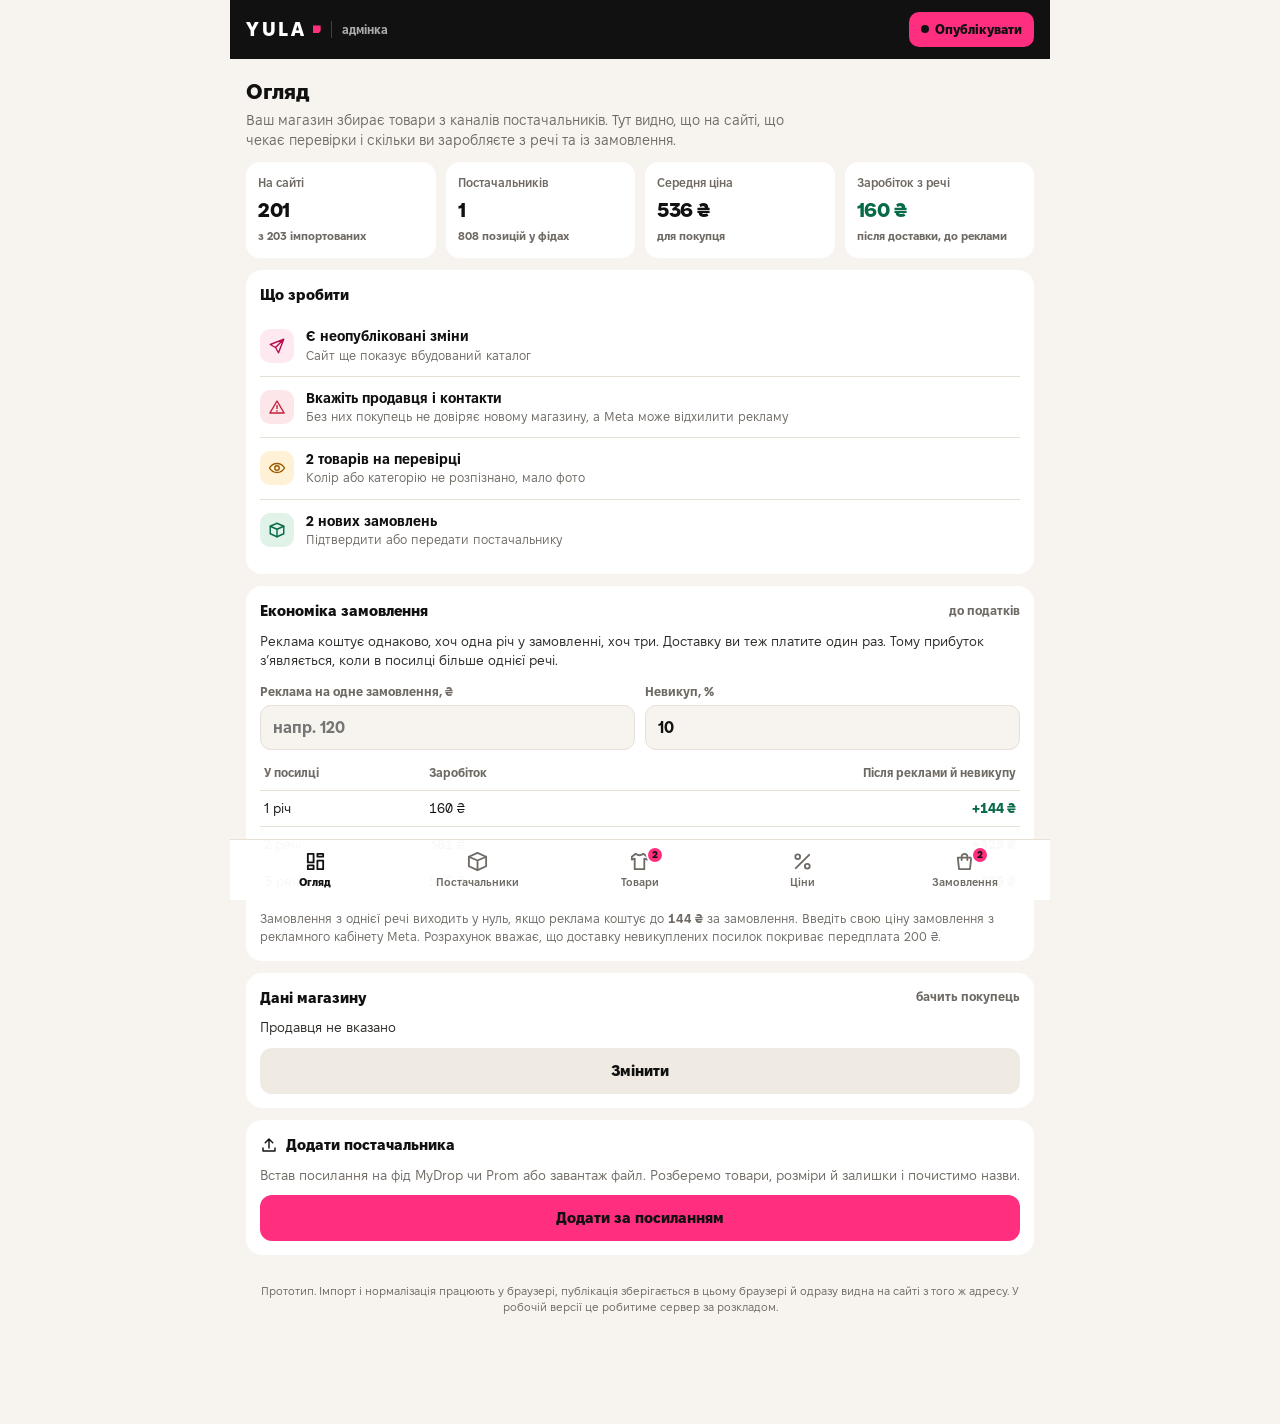
==== commit e8199207: "Add one-parcel pricing, margin guards and real shop details Shop: every next item in the same parcel" ====
--- a/admin.html
+++ b/admin.html
@@ -160,6 +160,9 @@
 .report li.w{background:var(--amber-soft)}
 .fold summary{cursor:pointer;display:flex;gap:8px;align-items:center;font-size:15px;list-style:none}
 .fold summary::-webkit-details-marker{display:none}
+.eco2{display:grid;grid-template-columns:repeat(2,minmax(0,1fr));gap:10px;margin:12px 0 6px}
+.eco2 label{display:grid;gap:4px;font-size:12.5px;font-weight:700;color:var(--muted);align-content:start}
+.eco2 input{width:100%;padding:10px 12px;border:1.5px solid var(--line);border-radius:11px;background:var(--bg);color:var(--ink);font:inherit;font-size:16px}
 @media(max-width:560px){.fold summary .r{display:none}}
 .fold summary .r{font-size:12.5px;font-weight:700;color:var(--muted);margin-left:auto}
 .fold summary::after{content:"";width:8px;height:8px;border-right:2px solid var(--ink);border-bottom:2px solid var(--ink);transform:rotate(45deg);margin:0 4px 4px 8px;transition:transform .2s;flex:none}
@@ -308,7 +311,8 @@
 function load(){
   let s=null;try{s=JSON.parse(localStorage.getItem(LS)||"null")}catch(e){}
   if(s&&s.sup){
-    if(s.rules.ship==null){s.rules.ship=80;s.dirty=true}delete s.rules.grp;
+    if(s.rules.ship==null){s.rules.ship=90;s.dirty=true}delete s.rules.grp;
+    if(s.rules.parcel==null){s.rules.parcel=Math.min(50,s.rules.ship);s.rules.bonusCap=10;s.rules.cashback=2;s.dirty=true}s.shop=s.shop||{};s.eco=s.eco||{cpa:0,ref:10};
     if(!s.promos){s.promos=[];if(s.rules.pct===30&&!Object.keys(s.rules.cat||{}).length){s.rules.pct=55;s.promos=[launchPromo()]}s.dirty=true}
     s.catRules=s.catRules||[];CUSTOM=s.catRules;
     for(const it of s.items)if(!it.subm){const [sh,sub]=kindOf(it.raw);it.s=sh;it.sub=sub}
@@ -316,7 +320,7 @@
     return s}
   const items=BASE.items.map(x=>{const [sh,sub]=kindOf(x.raw);return{gid:"0:"+x.code+":"+hash(x.raw),n:x.n,raw:x.raw,s:sh,sub,c:x.c,h:x.h,sat:x.sat,l:x.l,pat:x.pat,cost:x.cost,sz:x.sz,pics:x.pics,ph:(x.ph||[]).map(f=>MYDROP+f),mat:x.mat,code:x.code,sl:0,colorOk:!(x.sat===30&&x.l===55),added:now()-3600e3}});
   return {sup:[{n:"MODAMIXX",lg:"MM",src:"MyDrop XML",file:"product_export.xml",offers:808,last:now()-3600e3,contact:"@MODAMIXX_ADMIN",pay:"Оплата при отриманні на постачальника або передплата",ret:"Уточнити умови повернення"}],
-    items,hide:{},rules:{pct:55,min:0,ship:80,cat:{}},promos:[launchPromo()],catRules:[],published:null,dirty:true,orders:null};
+    items,hide:{},rules:{pct:55,min:0,ship:90,parcel:50,bonusCap:10,cashback:2,cat:{}},shop:{},eco:{cpa:0,ref:10},promos:[launchPromo()],catRules:[],published:null,dirty:true,orders:null};
 }
 function seedOrders(){
   const live=ST.items.filter(i=>tot(i)>0),pick=k=>live[k%live.length],sz=(it,k=0)=>Object.keys(it.sz).filter(s=>it.sz[s]>0)[k]||Object.keys(it.sz)[0];
@@ -339,7 +343,7 @@
 function setBuyer(ph,fn){try{const b=buyers(),k=normPh(ph);b[k]=b[k]||{got:0,refused:0};fn(b[k]);localStorage.setItem(BK,JSON.stringify(b))}catch(e){}}
 function pullOrders(){let inb=[];try{inb=JSON.parse(localStorage.getItem("yula_orders_in")||"[]")}catch(e){}let ch=false;
   for(const o of Array.isArray(inb)?inb:[]){if(!o||!o.no||!Array.isArray(o.items)||!o.buyer)continue;const ex=ST.orders.find(x=>x.no===o.no);
-    if(!ex){ST.orders.unshift(o);ch=true}else if(ex.st==="wait"&&(o.st==="new"||o.st==="cancel")){ex.st=o.st;ch=true}}
+    if(!ex){o.items.forEach(i=>{const it=ST.items.find(x=>x.code===i.code&&x.raw===i.raw)||ST.items.find(x=>x.code===i.code);if(it){i.cost=it.cost;i.sl=it.sl}else i.cost=+i.cost||0});ST.orders.unshift(o);ch=true}else if(ex.st==="wait"&&(o.st==="new"||o.st==="cancel")){ex.st=o.st;ch=true}}
   if(ch)save();return ch}
 function save(){try{localStorage.setItem(LS,JSON.stringify(ST))}catch(e){toast("Не вдалося зберегти: браузер заблокував сховище")}}
 const S={view:"home",f:"all",sup:"all",cat:"all",q:"",lim:40,rulesOpen:false};
@@ -368,7 +372,8 @@
   const avgM=live.length?live.reduce((a,i)=>a+(priceOf(i).earn),0)/live.length:0;
   const avgP=live.length?live.reduce((a,i)=>a+priceOf(i).p,0)/live.length:0;
   const newO=ST.orders.filter(o=>o.st==="new"||o.st==="wait").length;
-  return `<section class="view gut"><h1 class="ph">Огляд</h1><p class="lead">Ваш магазин збирає товари з каналів постачальників. Тут видно, що на сайті, що чекає перевірки і скільки ви заробляєте з речі.</p>
+  const sh=ST.shop||{};
+  return `<section class="view gut"><h1 class="ph">Огляд</h1><p class="lead">Ваш магазин збирає товари з каналів постачальників. Тут видно, що на сайті, що чекає перевірки і скільки ви заробляєте з речі та із замовлення.</p>
    <div class="kpis">
     <div class="kpi"><small>На сайті</small><b class="num">${c.live}</b><em>з ${c.all} імпортованих</em></div>
     <div class="kpi"><small>Постачальників</small><b class="num">${ST.sup.length}</b><em>${ST.sup.reduce((a,s)=>a+s.offers,0)} позицій у фідах</em></div>
@@ -377,10 +382,16 @@
    </div>
    <div class="card"><h3>Що зробити</h3>
     ${ST.dirty?`<button class="todo" type="button" data-publish><span class="ic" style="background:var(--blush);color:var(--pink-deep)">${ic("send")}</span><span class="tx"><b>Є неопубліковані зміни</b><small>${ST.published?"Остання публікація "+ago(ST.published):"Сайт ще показує вбудований каталог"}</small></span></button>`:""}
+    ${!sh.legal||!(sh.tg||sh.ig||sh.phone)?`<button class="todo" type="button" data-shopset><span class="ic" style="background:var(--red-soft);color:var(--red)">${ic("warn")}</span><span class="tx"><b>Вкажіть продавця і контакти</b><small>Без них покупець не довіряє новому магазину, а Meta може відхилити рекламу</small></span></button>`:""}
+    ${(+ST.rules.ship||0)<90?`<button class="todo" type="button" data-go="rules"><span class="ic" style="background:var(--amber-soft);color:var(--amber)">${ic("cash")}</span><span class="tx"><b>Доставка в ціні: ${uah(ST.rules.ship)}</b><small>З 13 квітня 2026 Нова пошта бере 90 ₴ за посилку до 2 кг по Україні</small></span></button>`:""}
     ${c.review?`<button class="todo" type="button" data-filter="review"><span class="ic" style="background:var(--amber-soft);color:var(--amber)">${ic("eye")}</span><span class="tx"><b>${c.review} товарів на перевірці</b><small>Колір або категорію не розпізнано, мало фото</small></span></button>`:""}
     ${newO?`<button class="todo" type="button" data-go="orders"><span class="ic" style="background:var(--green-soft);color:var(--green)">${ic("box")}</span><span class="tx"><b>${newO} нових замовлень</b><small>Підтвердити або передати постачальнику</small></span></button>`:""}
     ${avgM<80?`<button class="todo" type="button" data-go="rules"><span class="ic" style="background:var(--red-soft);color:var(--red)">${ic("cash")}</span><span class="tx"><b>Малий заробіток з речі</b><small>${uah(avgM)} у середньому. Підніміть націнку або мінімальну суму</small></span></button>`:""}
    </div>
+   ${ecoCard()}
+   <div class="card"><h3>Дані магазину<span class="r">бачить покупець</span></h3>
+    <p style="margin:0;font-size:13.5px;color:var(--ink2)">${sh.legal?esc(sh.legal):"Продавця не вказано"}${sh.phone?" · "+esc(sh.phone):""}${sh.tg?" · Telegram "+esc(sh.tg):""}${sh.ig?" · Instagram "+esc(sh.ig):""}${sh.hours?" · "+esc(sh.hours):""}</p>
+    <button class="btn soft block" type="button" data-shopset style="margin-top:10px">Змінити</button></div>
    <div class="card"><h3>${ic("up")}Додати постачальника</h3><p style="margin:0 0 10px;font-size:13.5px;color:var(--muted)">Встав посилання на фід MyDrop чи Prom або завантаж файл. Розберемо товари, розміри й залишки і почистимо назви.</p><button class="btn pink block" type="button" data-addsup>Додати за посиланням</button></div>
   </section>`;
 }
@@ -422,6 +433,26 @@
      ${is.length?`<div class="iss">${ic("warn","width:14px;height:14px")}${is.map(x=>x[1]).join(" · ")}</div>`:""}
    </div><button class="tg" type="button" role="switch" aria-checked="${st==="live"}" data-toggle="${it.gid}" aria-label="Показувати на сайті"></button></div>`}).join("")+(list.length>S.lim?`<button class="more" type="button" data-more>Показати ще ${Math.min(40,list.length-S.lim)} з ${list.length-S.lim}</button>`:""):`<p style="text-align:center;color:var(--muted);padding:20px 0">Нічого не знайдено</p>`}</div></section>`;
 }
+function ecoCard(){
+  const dd=dupMap(),lv=ST.items.filter(i=>status(i,dd)==="live"),avgM=lv.length?lv.reduce((a,i)=>a+priceOf(i).earn,0)/lv.length:0;
+  const R=ST.rules,E=ST.eco,ship=+R.ship||0,par=Math.min(+R.parcel||0,ship),ref=Math.min(90,Math.max(0,+E.ref||0))/100,cpa=+E.cpa||0;
+  /* every next item in the same parcel carries its own delivery share in the price, but delivery is paid once */
+  const earn=n=>n*avgM+(n-1)*(ship-par)-(n>=3?Math.round(ship*.5):0),net=n=>Math.round((1-ref)*earn(n)-cpa),be=Math.max(0,Math.round((1-ref)*earn(1)));
+  return `<div class="card" id="ecoCard"><h3>Економіка замовлення<span class="r">до податків</span></h3>
+    <p style="margin:0;font-size:13.5px;color:var(--ink2)">Реклама коштує однаково, хоч одна річ у замовленні, хоч три. Доставку ви теж платите один раз. Тому прибуток з’являється, коли в посилці більше однієї речі.</p>
+    <div class="eco2"><label>Реклама на одне замовлення, ₴<input type="number" inputmode="numeric" min="0" id="eCpa" value="${cpa||""}" placeholder="напр. 120"></label><label>Невикуп, %<input type="number" inputmode="numeric" min="0" max="90" id="eRef" value="${Math.round(ref*100)}"></label></div>
+    <table class="ctab"><thead><tr><th>У посилці</th><th>Заробіток</th><th>Після реклами й невикупу</th></tr></thead><tbody>${[1,2,3].map(n=>`<tr><td>${n} ${n===1?"річ":"речі"}</td><td class="num">${uah(earn(n))}</td><td class="num" style="font-weight:800;color:${net(n)<0?"var(--red)":"var(--green)"}">${net(n)>0?"+":""}${uah(net(n))}</td></tr>`).join("")}</tbody></table>
+    <p style="margin:10px 0 0;font-size:12.5px;color:var(--muted)">Замовлення з однієї речі виходить у нуль, якщо реклама коштує до <b class="num">${uah(be)}</b> за замовлення. ${cpa?"":"Введіть свою ціну замовлення з рекламного кабінету Meta. "}Розрахунок вважає, що доставку невикуплених посилок покриває передплата 200 ₴.</p></div>`}
+function shopSheet(){const sh=ST.shop||{};
+  sheet(`<div class="grab"></div><h1 class="ph" style="margin-top:6px">Дані магазину</h1><p class="lead">Ці дані покупець бачить на сторінці товару, в довідці й у кнопці «Написати нам». Продавця й контакти закон вимагає показувати на сайті.</p>
+   <form id="sf" novalidate>
+    <label class="f" for="sLegal">Продавець<input id="sLegal" value="${esc(sh.legal||"")}" placeholder="ФОП Прізвище Ім’я По батькові, РНОКПП 1234567890" autocomplete="off"></label>
+    <label class="f" for="sPhone">Телефон<input id="sPhone" type="tel" value="${esc(sh.phone||"")}" placeholder="+380 67 123 45 67" autocomplete="off"></label>
+    <div style="display:grid;grid-template-columns:1fr 1fr;gap:10px">
+     <label class="f" for="sTg">Telegram<input id="sTg" value="${esc(sh.tg||"")}" placeholder="@yula_help" autocomplete="off"></label>
+     <label class="f" for="sIg">Instagram<input id="sIg" value="${esc(sh.ig||"")}" placeholder="@yula.shop" autocomplete="off"></label></div>
+    <label class="f" for="sHours">Коли відповідаєте<input id="sHours" value="${esc(sh.hours||"")}" placeholder="Щодня 9:00–21:00" autocomplete="off"></label>
+    <button class="btn pink block" type="submit">Зберегти</button></form>`)}
 function vRules(){
   const R=ST.rules,cats={};for(const it of ST.items)cats[it.sub]=(cats[it.sub]||0)+1;
   const d=dupMap(),live=ST.items.filter(i=>status(i,d)==="live");
@@ -431,8 +462,13 @@
    <div class="card">
     <div class="rrow"><span>Загальна націнка</span><b class="num" id="vPct">${R.pct}%</b></div><input class="rng" type="range" id="rPct" min="10" max="120" step="5" value="${R.pct}" aria-label="Загальна націнка">
     <div class="rrow"><span>Доставка в ціні речі</span><b class="num" id="vShip">${R.ship} ₴</b></div><input class="rng" type="range" id="rShip" min="0" max="200" step="5" value="${R.ship}" aria-label="Доставка в ціні речі">
-    <p style="margin:2px 0 0;font-size:12.5px;color:var(--muted)">Скільки коштує посилка Новою поштою. Заклади реальний тариф твого постачальника.</p>
+    <p style="margin:2px 0 0;font-size:12.5px;color:var(--muted)">Скільки коштує посилка Новою поштою. З 13 квітня 2026 це 90 ₴ за посилку до 2 кг по Україні. Заклади тариф, за яким реально відправляє твій постачальник.</p>
     <div class="rrow"><span>Мінімальний заробіток з речі</span><b class="num" id="vMin">${R.min} ₴</b></div><input class="rng" type="range" id="rMin" min="0" max="250" step="10" value="${R.min}" aria-label="Мінімальний заробіток">
+    <div class="rrow"><span>Знижка за кожну наступну річ у посилці</span><b class="num" id="vPar">${R.parcel} ₴</b></div><input class="rng" type="range" id="rPar" min="0" max="100" step="10" value="${R.parcel}" aria-label="Знижка за наступну річ у посилці">
+    <p style="margin:2px 0 0;font-size:12.5px;color:var(--muted)" id="parNote">${parNote()}</p>
+    <div class="rrow"><span>Бонусами можна оплатити</span><b class="num" id="vCap">до ${R.bonusCap}%</b></div><input class="rng" type="range" id="rCap" min="0" max="30" step="5" value="${R.bonusCap}" aria-label="Яку частину замовлення можна оплатити бонусами">
+    <div class="rrow"><span>Бонуси за онлайн-оплату</span><b class="num" id="vCb">${R.cashback}%</b></div><input class="rng" type="range" id="rCb" min="0" max="5" step="1" value="${R.cashback}" aria-label="Бонуси за онлайн-оплату">
+    <p style="margin:2px 0 0;font-size:12.5px;color:var(--muted)">Бонуси з барабана, за відгук і за онлайн-оплату покупець витрачає тільки в цих межах, тому вони не з’їдають заробіток.</p>
     <div class="ex" id="ex">${exHtml(ex)}</div>
     <p style="margin:10px 0 0;font-size:13px;color:${avgM<80?"var(--red)":"var(--muted)"}" id="avgM">Середній заробіток з речі на сайті: <b class="num">${uah(avgM)}</b>${avgM<80?" — цього замало, щоб окупити рекламу в Instagram":""}</p>
    </div>
@@ -442,12 +478,14 @@
     ${Object.entries(cats).sort((a,b)=>b[1]-a[1]).map(([c,n])=>`<tr><td>${c}</td><td class="num">${n}</td><td><input type="number" inputmode="numeric" min="0" max="300" data-cat="${c}" value="${R.cat[c]??""}" placeholder="${R.pct}" aria-label="Націнка для ${c}"></td></tr>`).join("")}
     </tbody></table></div></section>`;
 }
+function parNote(){const R=ST.rules,ship=+R.ship||0,par=Math.min(+R.parcel||0,ship);return par?`Друга й наступні речі їдуть у тій самій посилці, і за доставку ви за них не платите. З кожної такої речі вам лишається на ${uah(ship-par)} більше, ніж з першої.`:"Вимкнено. Покупець не має причини додавати другу річ, а саме вона робить замовлення прибутковим."}
 function exHtml(ex){return `<div style="font-size:12.5px;color:var(--muted);font-weight:700;margin-bottom:4px">Приклади</div>${ex.map(([c,r])=>`<div class="sum num"><span style="white-space:nowrap">Дроп ${uah(c)}</span><span style="text-align:right">${r.o?`<s style="color:var(--muted)">${uah(r.o)}</s> `:""}<b>${uah(r.p)}</b><br><span style="color:var(--muted);font-size:12.5px">доставка ${uah(r.ship)} · вам +${uah(r.earn)}</span></span></div>`).join("")}`}
 const OST={wait:["warn","Чекає підтвердження покупця"],new:["warn","Нове"],sent:["mut","Передано постачальнику"],ttn:["mut","Їде, є ТТН"],got:["ok","Отримано"],refused:["bad","Не забрав"],cancel:["mut","Скасовано"]};
 const OSTEP=["new","sent","ttn","got"];
-function oCalc(o){const ship=+ST.rules.ship||0,parcels=new Set(o.items.map(i=>i.sl)).size,cost=o.items.reduce((a,i)=>a+i.cost*i.q,0);
-  const risk=o.payKind==="online"?0:Math.max(0,2*ship*parcels-(o.prepaid||0));
-  return{parcels,earn:(o.goods??o.total)-cost-ship*parcels,risk,back:2*ship*parcels}}
+const parcelCost=n=>{const ship=+ST.rules.ship||0;return n>=3?Math.round(ship*1.5):ship};
+function oCalc(o){const by={};o.items.forEach(i=>by[i.sl]=(by[i.sl]||0)+i.q);const parcels=Object.keys(by).length,dl=Object.values(by).reduce((a,n)=>a+parcelCost(n),0),cost=o.items.reduce((a,i)=>a+(+i.cost||0)*i.q,0);
+  const risk=o.payKind==="online"?0:Math.max(0,2*dl-(o.prepaid||0));
+  return{parcels,earn:(o.goods??o.total)-cost-dl,risk,back:2*dl}}
 function oHist(o){return buyers()[normPh(o.buyer.phone)]||o.hist||{got:0,refused:0}}
 function orderMsg(o){const by={};o.items.forEach(i=>(by[i.sl]=by[i.sl]||[]).push(i));
   return Object.entries(by).map(([sl,its])=>`Замовлення ${o.no}${ST.sup[sl]?" · "+ST.sup[sl].n:""}\n`+its.map(i=>`Товар: ${i.raw}\nАртикул: ${i.code}, розмір ${i.size}, ${i.q} шт.`).join("\n")+`\nОтримувач: ${o.buyer.name}\nТелефон: ${o.buyer.phone}\nНова пошта: ${o.np}\nОплата: ${o.payLabel}\nВідправник: YULA`).join("\n\n")}
@@ -470,6 +508,7 @@
     <div class="buyer">${esc(o.np)} · ${esc(o.payLabel)}</div>
     ${o.flags&&o.flags.length?`<div class="flags">${o.flags.map(f=>`<span class="pill bad">${ic("warn","width:13px;height:13px")}${esc(f)}</span>`).join("")}</div>`:""}
     ${o.items.map(i=>`<div class="prod" style="border:0;padding-bottom:0">${thumb(i)}<div class="tx"><div class="t">${esc(i.n)}</div><div class="s">Розмір ${esc(i.size)} · ${i.q} шт. · ${ST.sup[i.sl]?ST.sup[i.sl].n:""}</div><div class="money num">${uah(i.price*i.q)} · постачальнику ${uah(i.cost*i.q)}</div></div></div>`).join("")}
+    ${o.par?`<div class="money num" style="margin-top:8px;color:var(--muted)">Знижка «Одна посилка»: −${uah(o.par)}</div>`:""}
     <div class="money num" style="margin-top:8px">Вам <b style="color:${c.earn>0?"var(--green)":"var(--red)"}">+${uah(c.earn)}</b> після доставки${c.parcels>1?` (${c.parcels} посилки)`:""} · ${o.payKind==="online"?"ризику немає, оплачено":c.risk?`<span style="color:var(--red)">якщо не забере: −${uah(c.risk)}</span>`:`невикуп (${uah(c.back)}) покриє передплата`}</div>
     ${stp>=0?`<div class="steps">${OSTEP.map((_,j)=>`<i class="${j<=stp?"on":""}"></i>`).join("")}</div>`:""}
     ${o.st==="wait"?`<p class="hint">Не передавайте постачальнику, доки покупець не підтвердить. Якщо мовчить 2 години — скасовуйте.</p><div class="acts"><button class="btn sm" type="button" data-oact="${k}:new">${ic("chk","width:15px;height:15px")}Покупець підтвердив</button><button class="btn sm ghost" type="button" data-oact="${k}:cancel">Скасувати</button></div>`:""}
@@ -576,8 +615,8 @@
 function publish(){
   const d=dupMap(),live=ST.items.filter(i=>status(i,d)==="live");
   if(!live.length){toast("Немає товарів для публікації");return}
-  const items=live.map(it=>{const pr=priceOf(it);return{n:it.n,raw:it.raw,s:it.s,sub:it.sub,c:it.c,h:it.h,sat:it.sat,l:it.l,pat:it.pat,cost:it.cost,p:pr.p,o:pr.o,pe:pr.o?pr.promo.end:null,pn:pr.o?pr.promo.name:null,sz:it.sz,pics:it.pics,ph:it.ph,mat:it.mat,code:it.code,sl:it.sl}});
-  const pub={at:now(),suppliers:ST.sup.map(s=>({n:s.n,lg:s.lg,legal:"Постачальник · реквізити уточнюються",city:"Україна",r:null,on:null,since:new Date().getFullYear(),vf:0})),items};
+  const items=live.map(it=>{const pr=priceOf(it);return{n:it.n,raw:it.raw,s:it.s,sub:it.sub,c:it.c,h:it.h,sat:it.sat,l:it.l,pat:it.pat,p:pr.p,o:pr.o,pe:pr.o?pr.promo.end:null,pn:pr.o?pr.promo.name:null,sz:it.sz,pics:it.pics,ph:it.ph,mat:it.mat,code:it.code,sl:it.sl}});
+  const R=ST.rules,pub={at:now(),cfg:{parcel:Math.min(+R.parcel||0,+R.ship||0),parcelMax:4,bonusCap:+R.bonusCap||0,cashback:+R.cashback||0,shop:ST.shop||{}},items};
   try{localStorage.setItem(PUB,JSON.stringify(pub));ST.published=now();ST.dirty=false;save();updBadges();
     sheet(`<div class="grab"></div><div style="text-align:center;padding-top:16px"><div style="width:70px;height:70px;border-radius:50%;background:var(--green-soft);color:var(--green);display:grid;place-items:center;margin:0 auto">${ic("chk","width:34px;height:34px;stroke-width:2.6")}</div>
      <h1 class="ph">Опубліковано ${items.length} товарів</h1><p class="lead" style="margin-inline:auto">Сайт на цьому ж адресі вже показує новий каталог у вашому браузері. У робочій версії публікація оновлюватиме сайт для всіх.</p>
@@ -596,13 +635,14 @@
   const cs=$("#catSel");if(cs)cs.onchange=()=>{S.cat=cs.value;S.lim=40;render()};
   const cr=$("#crules");if(cr)cr.ontoggle=()=>{S.rulesOpen=cr.open};
   const pp=$("#pPct");if(pp)pp.oninput=()=>{$("#vPp").textContent=pp.value+"%"};
+  ["eCpa","eRef"].forEach(id=>{const el=$("#"+id);if(el)el.onchange=()=>{ST.eco={cpa:Math.max(0,+$("#eCpa").value||0),ref:Math.min(90,Math.max(0,+$("#eRef").value||0))};save();$("#ecoCard").outerHTML=ecoCard();bindView()}});
   if(S.view==="rules"){
-    const upd=()=>{const R=ST.rules;R.pct=+$("#rPct").value;R.min=+$("#rMin").value;R.ship=+$("#rShip").value;$("#vShip").textContent=R.ship+" ₴";$("#vPct").textContent=R.pct+"%";$("#vMin").textContent=R.min+" ₴";
+    const upd=()=>{const R=ST.rules;R.pct=+$("#rPct").value;R.min=+$("#rMin").value;R.ship=+$("#rShip").value;R.parcel=Math.min(+$("#rPar").value,R.ship);R.bonusCap=+$("#rCap").value;R.cashback=+$("#rCb").value;$("#vPar").textContent=R.parcel+" ₴";$("#vCap").textContent="до "+R.bonusCap+"%";$("#vCb").textContent=R.cashback+"%";$("#parNote").textContent=parNote();$("#vShip").textContent=R.ship+" ₴";$("#vPct").textContent=R.pct+"%";$("#vMin").textContent=R.min+" ₴";
       $("#ex").innerHTML=exHtml([150,250,400,700].map(c=>[c,priceOf({cost:c,sub:"__"})]));
       const d=dupMap(),live=ST.items.filter(i=>status(i,d)==="live"),m=live.length?live.reduce((a,i)=>a+(priceOf(i).earn),0)/live.length:0;
       $("#avgM").style.color=m<80?"var(--red)":"var(--muted)";$("#avgM").innerHTML=`Середній заробіток з речі на сайті: <b class="num">${uah(m)}</b>${m<80?" — цього замало, щоб окупити рекламу в Instagram":""}`;
       document.querySelectorAll("[data-cat]").forEach(i=>i.placeholder=R.pct);ST.dirty=true;updBadges()};
-    ["rPct","rMin","rShip"].forEach(id=>{$("#"+id).oninput=upd;$("#"+id).onchange=save});
+    ["rPct","rMin","rShip","rPar","rCap","rCb"].forEach(id=>{$("#"+id).oninput=upd;$("#"+id).onchange=save});
     document.querySelectorAll("[data-cat]").forEach(inp=>inp.onchange=()=>{const v=inp.value.trim();if(v==="")delete ST.rules.cat[inp.dataset.cat];else ST.rules.cat[inp.dataset.cat]=Math.max(0,+v);ST.dirty=true;save();updBadges();toast(`Націнка для «${inp.dataset.cat}»: ${v===""?"загальна":v+"%"}`)});
   }
 }
@@ -613,6 +653,7 @@
   if(T("[data-publish]")){publish();return}
   if(T("[data-unpub]")){try{localStorage.removeItem(PUB)}catch(x){}ST.dirty=true;save();closeSheet();render();toast("Сайт знову показує вбудований каталог");return}
   if(T("[data-addsup]")){addSupSheet();return}
+  if(T("[data-shopset]")){shopSheet();return}
   if(b=T("[data-filter]")){S.f=b.dataset.filter;S.lim=40;if(S.view!=="items")S.view="items";render();return}
   if(b=T("[data-syncurl]")){syncSup(+b.dataset.syncurl,false);return}
   if(b=T("[data-editsup]")){addSupSheet(+b.dataset.editsup);return}
@@ -634,6 +675,7 @@
   const r=e.target.closest("[data-refresh]");if(r&&r.files[0]){const k=+r.dataset.refresh;addSupSheet(k);const dt=new DataTransfer();dt.items.add(r.files[0]);const fi=$("#sFile");fi.files=dt.files;fi.dispatchEvent(new Event("change"));}});
 document.addEventListener("submit",e=>{const f=e.target.closest("[data-ttn]");if(!f)return;e.preventDefault();const k=+f.dataset.ttn,v=f.querySelector("input").value.replace(/\D/g,"");if(v.length!==14){toast("ТТН має містити 14 цифр");return}const o=ST.orders[k];o.ttn=v.replace(/(\d{4})(\d{4})(\d{4})(\d{2})/,"$1 $2 $3 $4");o.st="ttn";save();render();toast("ТТН збережено, покупець отримає SMS")});
 document.addEventListener("submit",e=>{
+  if(e.target.id==="sf"){e.preventDefault();const g=id=>$("#"+id).value.trim().slice(0,160);ST.shop={legal:g("sLegal"),phone:g("sPhone"),tg:g("sTg").replace(/^https?:\/\/t\.me\//,"@"),ig:g("sIg").replace(/^https?:\/\/(www\.)?instagram\.com\//,"@").replace(/\/$/,""),hours:g("sHours")};ST.dirty=true;save();closeSheet();render();toast("Збережено. Натисніть «Опублікувати», щоб покупці побачили");return}
   if(e.target.id==="rf"){e.preventDefault();const w=$("#rW").value.trim().toLowerCase(),cat=$("#rC").value;if(w.length<2){toast("Введи слово з назви товару, хоча б 2 літери");return}
     ST.catRules=ST.catRules.filter(r=>r.w!==w);ST.catRules.push({w,cat});CUSTOM=ST.catRules;const n=recat();ST.dirty=true;S.rulesOpen=true;save();render();toast(n?`«${w}» → ${cat}: перенесено ${n} товарів`:`Правило додано. Товарів зі словом «${w}» поки немає`)}
   if(e.target.id==="pf"){e.preventDefault();const name=$("#pName").value.trim(),pct=+$("#pPct").value,cat=$("#pCat").value,days=+$("#pDays").value,floor=Math.max(0,+$("#pFloor").value||0);if(!name){toast("Дай акції назву, її побачить покупець");return}
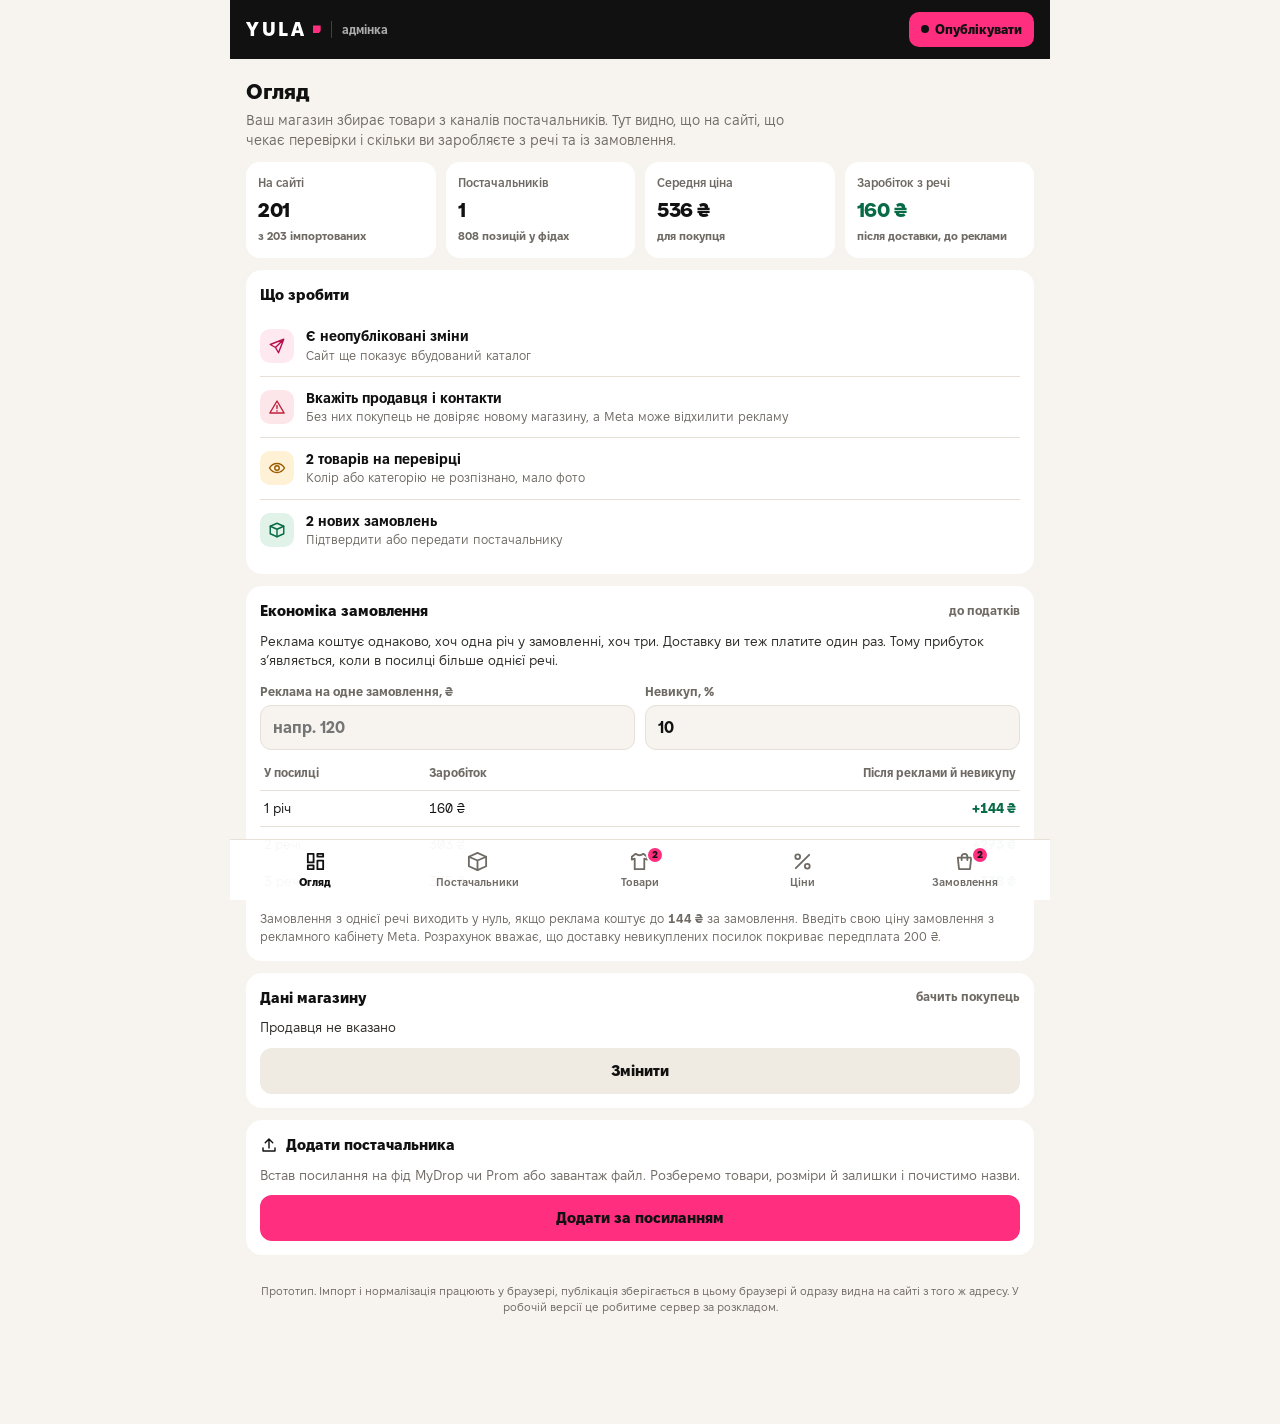
==== commit d11fba47: "Replace the flat parcel discount with percent tiers Every next item in the same parcel gets a bigger" ====
--- a/admin.html
+++ b/admin.html
@@ -160,6 +160,13 @@
 .report li.w{background:var(--amber-soft)}
 .fold summary{cursor:pointer;display:flex;gap:8px;align-items:center;font-size:15px;list-style:none}
 .fold summary::-webkit-details-marker{display:none}
+.aud{display:flex;flex-wrap:wrap;gap:4px 14px;margin-top:8px;font-size:12.5px;color:var(--muted)}
+.aud b{color:var(--ink)}
+.bulk{display:flex;gap:8px;align-items:center;flex-wrap:wrap;margin-top:8px;font-size:13px;color:var(--ink2)}
+.hintbar{display:flex;gap:10px;align-items:center;justify-content:space-between;flex-wrap:wrap;background:var(--amber-soft);color:var(--ink);border-radius:12px;padding:10px 12px;margin-top:10px;font-size:13px}
+.tpl{padding-block:10px;border-top:1px solid var(--line)}
+.tpl:first-of-type{border-top:0;padding-top:0}
+.tpl p{margin:4px 0 8px;font-size:13.5px;color:var(--ink2);overflow-wrap:anywhere}
 .eco2{display:grid;grid-template-columns:repeat(2,minmax(0,1fr));gap:10px;margin:12px 0 6px}
 .eco2 label{display:grid;gap:4px;font-size:12.5px;font-weight:700;color:var(--muted);align-content:start}
 .eco2 input{width:100%;padding:10px 12px;border:1.5px solid var(--line);border-radius:11px;background:var(--bg);color:var(--ink);font:inherit;font-size:16px}
@@ -205,7 +212,7 @@
 
 <script>
 /* ===== base catalog (first supplier, preloaded) ===== */
-const BASE={"supplier":"MODAMIXX_ADMIN","items":[{"n":"Футболка + шорти хакі, чорний","raw":"ФУТБОЛКА+ШОРТИ хакі + чорний","s":"tee","sub":"Комплекти","c":"uni","h":0,"sat":0,"l":14,"pat":"","cost":190,"p":249,"g":229,"sz":{"XS-S":17,"M-L":2,"XL-XXL":2},"pics":2,"ph":["586801129468f4303c35.jpg","3f30959d34b70df9bb2a.jpg"],"mat":null,"code":"FSHK08"},{"n":"Футболка + шорти білий, чорний","raw":"ФУТБОЛКА+ШОРТИ білий + чорний","s":"tee","sub":"Комплекти","c":"uni","h":0,"sat":0,"l":14,"pat":"","cost":190,"p":249,"g":229,"sz":{"XS-S":6,"M-L":4,"XL-XXL":3},"pics":2,"ph":["99a24a3954b10f927712.jpg","762395db6e4108d3ede7.jpg"],"mat":null,"code":"FSHK07"},{"n":"Футболка + шорти графит, чорний","raw":"ФУТБОЛКА+ШОРТИ графит + чорний","s":"tee","sub":"Комплекти","c":"uni","h":0,"sat":0,"l":14,"pat":"","cost":190,"p":249,"g":229,"sz":{"XS-S":8,"M-L":1,"XL-XXL":1},"pics":2,"ph":["fa2270cdc9e29fa320e7.jpg","66cbba378d819703af8a.jpg"],"mat":null,"code":"FSHK06"},{"n":"Футболка + шорти меланж, чорний","raw":"ФУТБОЛКА+ШОРТИ меланж + чорний","s":"tee","sub":"Комплекти","c":"uni","h":0,"sat":0,"l":14,"pat":"","cost":190,"p":249,"g":229,"sz":{"XS-S":23,"M-L":15,"XL-XXL":30},"pics":2,"ph":["4e3e403acfac71e79bf2.jpg","05d1abd75c220fa541c1.jpg"],"mat":null,"code":"FSHK05"},{"n":"Футболка + шорти + чорний, шоколад","raw":"ФУТБОЛКА+ШОРТИ шоколад + чорний","s":"tee","sub":"Комплекти","c":"uni","h":20,"sat":35,"l":26,"pat":"","cost":190,"p":249,"g":229,"sz":{"XS-S":8,"M-L":1,"XL-XXL":10},"pics":2,"ph":["5c0a22f18c85072b49fe.jpg","9fd97a6b1f8c7324d8cc.jpg"],"mat":null,"code":"FSHK03"},{"n":"Футболка + шорти беж, чорний","raw":"ФУТБОЛКА+ШОРТИ беж+чорний","s":"tee","sub":"Комплекти","c":"uni","h":0,"sat":0,"l":14,"pat":"","cost":190,"p":249,"g":229,"sz":{"XS-S":4,"M-L":4,"XL-XXL":5},"pics":2,"ph":["3d42be3caf32854390a7.jpg","60ceeb65420e31f62d4d.jpg"],"mat":null,"code":"FSHK02"},{"n":"Футболка + шорти + чорний, зелений","raw":"ФУТБОЛКА+ШОРТИ зелений+чорний","s":"tee","sub":"Комплекти","c":"uni","h":140,"sat":35,"l":38,"pat":"","cost":190,"p":249,"g":229,"sz":{"XS-S":11,"M-L":12,"XL-XXL":14},"pics":2,"ph":["22b4b60d383c39bdbce1.jpg","9084d9a27d81e24291ae.jpg"],"mat":null,"code":"FSHK01"},{"n":"Костюм чорний, варенка","raw":"Костюм варенка ЧОРНИЙ-30%🔥📢","s":"hoodie","sub":"Костюми","c":"uni","h":210,"sat":10,"l":55,"pat":"dot","cost":590,"p":769,"g":709,"sz":{"S":1,"L":4,"XL":4},"pics":3,"ph":["15af9f87d0644370d409.jpg","1c6684428762a523d204.png","86d983774a57a812001a.jpg"],"mat":"Варена бавовна","code":"KVF04"},{"n":"Костюм сірий, варенка","raw":"Костюм варенка СІРИЙ -30%🔥📢","s":"hoodie","sub":"Костюми","c":"uni","h":210,"sat":10,"l":55,"pat":"dot","cost":590,"p":769,"g":709,"sz":{"M":18,"L":20},"pics":3,"ph":["2d7cd387219991b82853.jpg","0735054a81b7d6980cd1.png","9a020d3bc0a386dec5f3.jpg"],"mat":"Варена бавовна","code":"KVF03"},{"n":"Костюм варенка, шоколад","raw":"Костюм варенка ШОКОЛАД-30%🔥📢","s":"hoodie","sub":"Костюми","c":"uni","h":20,"sat":35,"l":26,"pat":"","cost":590,"p":769,"g":709,"sz":{"S":6,"M":13,"L":32,"XL":6,"XXL":2},"pics":3,"ph":["7f6b3b8c5ed81c973a28.jpg","d63a61b6389c56241d00.png","6a290e3bc02cf20c5bd5.jpg"],"mat":"Варена бавовна","code":"KVF02"},{"n":"Костюм графіт, варенка","raw":"Костюм варенка ГРАФІТ -30%🔥📢","s":"hoodie","sub":"Костюми","c":"uni","h":210,"sat":10,"l":55,"pat":"dot","cost":590,"p":769,"g":709,"sz":{"S":9,"M":2,"L":7},"pics":3,"ph":["31c31d7e72d9899cc626.jpg","b4dadfe3d3a3a3abe49c.png","13436657479de423d25e.jpg"],"mat":"Варена бавовна","code":"KVF01"},{"n":"Штани фліс, чорний","raw":"Штани Фліс ЧОРНИЙ","s":"pants","sub":"Штани","c":"uni","h":0,"sat":0,"l":14,"pat":"","cost":375,"p":489,"g":449,"sz":{"S":25,"M":21,"L":20,"XL":15,"XXL":22,"3XL":25},"pics":2,"ph":["b4269e6806c63f48b319.jpg","9350190ab71357d8bff9.jpg"],"mat":"Фліс, тепла начісна тканина","code":"SHF05"},{"n":"Штани фліс, графіт","raw":"Штани Фліс ГРАФІТ","s":"pants","sub":"Штани","c":"uni","h":220,"sat":6,"l":30,"pat":"","cost":375,"p":489,"g":449,"sz":{"S":13,"M":23,"L":17,"XL":19,"XXL":21,"3XL":14},"pics":2,"ph":["947d75ea8344d03edf9f.jpg","b7edec646e27203903d3.jpg"],"mat":"Фліс, тепла начісна тканина","code":"SHF04"},{"n":"Штани фліс, меланж","raw":"Штани Фліс МЕЛАНЖ","s":"pants","sub":"Штани","c":"uni","h":0,"sat":0,"l":72,"pat":"rib","cost":375,"p":489,"g":449,"sz":{"S":7,"L":3,"XL":11,"XXL":42,"3XL":23},"pics":2,"ph":["142164111018acf8da5c.jpg","9b61584a0264dc7fbb7b.jpg"],"mat":"Фліс, тепла начісна тканина","code":"SHF03"},{"n":"Штани фліс, білий","raw":"Штани Фліс БІЛИЙ","s":"pants","sub":"Штани","c":"uni","h":40,"sat":12,"l":94,"pat":"","cost":375,"p":489,"g":449,"sz":{"S":18,"M":17,"L":17,"XL":11,"XXL":23,"3XL":8},"pics":2,"ph":["422df1957370519b54ce.jpg","defcfae8bcfb587ce45e.jpg"],"mat":"Фліс, тепла начісна тканина","code":"SHF01"},{"n":"Термобілизна","raw":"Термобілизна","s":"tee","sub":"Термобілизна","c":"uni","h":0,"sat":0,"l":22,"pat":"","cost":300,"p":389,"g":359,"sz":{"XL":10,"XXL":14},"pics":2,"ph":["ef55168762fabfb11d03.jpg","758a81e2bc156edc9acd.png"],"mat":"Термотканина","code":"TER01"},{"n":"Худі фліс з рибаною, темно-синій","raw":"Худі Фліс з рибаною ТЕМНО-СИНІЙ -35%🔥📢","s":"hoodie","sub":"Худі та зіпки","c":"uni","h":225,"sat":45,"l":26,"pat":"","cost":250,"p":329,"g":299,"sz":{"S":2,"M":20,"L":15,"XL":24},"pics":2,"ph":["92b222ca0d201ccc2a5f.jpg","7fea8b55f12c91d36a4b.jpg"],"mat":"Фліс з рибаною","code":"FHR04"},{"n":"Худі фліс з рибаною, чорний","raw":"Худі Фліс з рибаною ЧОРНИЙ-35%🔥📢","s":"hoodie","sub":"Худі та зіпки","c":"uni","h":0,"sat":0,"l":14,"pat":"","cost":250,"p":329,"g":299,"sz":{"S":27,"M":57,"L":62,"XL":90,"XXL":17,"3XL":3,"4XL":2},"pics":2,"ph":["c156137866910134e142.jpg","0947ccf3889f8a0dc450.jpg"],"mat":"Фліс з рибаною","code":"FHR03"},{"n":"Худі фліс з рибаною, хакі","raw":"Худі Фліс з рибаною ХАКІ-35%🔥📢","s":"hoodie","sub":"Худі та зіпки","c":"uni","h":75,"sat":25,"l":42,"pat":"","cost":250,"p":329,"g":299,"sz":{"S":34,"M":92,"L":98,"XL":117,"XXL":15,"3XL":7,"4XL":5},"pics":2,"ph":["1bebd991cc6065b43bd3.jpg","8fbd6ec0d69084ec7970.jpg"],"mat":"Фліс з рибаною","code":"FHR02"},{"n":"Худі фліс з рибаною, графіт","raw":"Худі Фліс з рибаною ГРАФІТ-35%🔥📢","s":"hoodie","sub":"Худі та зіпки","c":"uni","h":220,"sat":6,"l":30,"pat":"","cost":250,"p":329,"g":299,"sz":{"S":11,"M":28,"L":25,"XL":33,"XXL":3,"4XL":5},"pics":2,"ph":["c924b5dd1ee408f23ba6.jpg","16a12599b701c9a0c41c.jpg"],"mat":"Фліс з рибаною","code":"FHR01"},{"n":"Жилет, хакі","raw":"Жилет ХАКІ","s":"vest","sub":"Жилети","c":"uni","h":75,"sat":25,"l":42,"pat":"","cost":490,"p":639,"g":589,"sz":{"XS":6,"S":3,"L":2},"pics":2,"ph":["877ca51f6326faad60df.jpg","6eda34534b10713829f7.jpg"],"mat":null,"code":"G08"},{"n":"Жилет, синій","raw":"Жилет СИНІЙ","s":"vest","sub":"Жилети","c":"uni","h":220,"sat":55,"l":40,"pat":"","cost":490,"p":639,"g":589,"sz":{"XS":15,"S":12,"M":36,"L":16,"XL":14,"XXL":21},"pics":2,"ph":["7eed5d54859317414139.jpg","a2e59505cb0676872dc5.jpg"],"mat":null,"code":"G07"},{"n":"Жилет, темно-синій","raw":"Жилет ТЕМНО-СИНІЙ","s":"vest","sub":"Жилети","c":"uni","h":225,"sat":45,"l":26,"pat":"","cost":490,"p":639,"g":589,"sz":{"XS":12,"S":5,"M":9,"L":5,"XL":8,"XXL":4},"pics":2,"ph":["5d0c4094ed21dabf8c4a.jpg","91e169d8e61b468539c0.jpg"],"mat":null,"code":"G06"},{"n":"Жилет, сірий","raw":"Жилет СІРИЙ","s":"vest","sub":"Жилети","c":"uni","h":0,"sat":0,"l":62,"pat":"","cost":490,"p":639,"g":589,"sz":{"XS":10,"S":16,"M":2,"XL":4,"XXL":11},"pics":2,"ph":["61394514081906cf1d2e.jpg","8c2f69a83e75dc15b36b.jpg"],"mat":null,"code":"G05"},{"n":"Жилет, білий","raw":"Жилет БІЛИЙ","s":"vest","sub":"Жилети","c":"uni","h":40,"sat":12,"l":94,"pat":"","cost":490,"p":639,"g":589,"sz":{"XS":10,"M":1,"L":1,"XL":15,"XXL":33},"pics":2,"ph":["51b9eadf017a112a5c47.jpg","7871ba908b8112a8516f.jpg"],"mat":null,"code":"G04"},{"n":"Жилет, беж","raw":"Жилет БЕЖ","s":"vest","sub":"Жилети","c":"uni","h":32,"sat":35,"l":78,"pat":"","cost":490,"p":639,"g":589,"sz":{"XS":8,"L":13,"XL":8,"XXL":12},"pics":2,"ph":["7868e82ac5c8d305d053.jpg","13cb0884bef279713bd4.jpg"],"mat":null,"code":"G03"},{"n":"Жилет, графіт","raw":"Жилет ГРАФІТ","s":"vest","sub":"Жилети","c":"uni","h":220,"sat":6,"l":30,"pat":"","cost":490,"p":639,"g":589,"sz":{"XS":30,"S":24,"L":1,"XXL":1},"pics":2,"ph":["5b6a103c5a9e94b34270.jpg","6f4472ccf06993c28e11.jpg"],"mat":null,"code":"G01"},{"n":"Жилет, чорний","raw":"Жилет ЧОРНИЙ","s":"vest","sub":"Жилети","c":"uni","h":0,"sat":0,"l":14,"pat":"","cost":490,"p":639,"g":589,"sz":{"XS":22,"XL":3,"XXL":31},"pics":2,"ph":["e44c4e8c8f07ff26290b.jpg","c9d6d0c2461f22530e97.jpg"],"mat":null,"code":"G02"},{"n":"Жіночий костюм топ + шорти, сірий","raw":"жін костюм топ+шорти СІРИЙ","s":"tank","sub":"Комплекти","c":"women","h":0,"sat":0,"l":62,"pat":"","cost":414,"p":539,"g":499,"sz":{"XS-S":12,"M-L":22},"pics":2,"ph":["efad1b28230a3d02d266.jpg","5739387cb5592c96f242.png"],"mat":null,"code":"KGL0001"},{"n":"Жіночий костюм топ + шорти, білий","raw":"жін костюм топ+шорти БІЛИЙ","s":"tank","sub":"Комплекти","c":"women","h":40,"sat":12,"l":94,"pat":"","cost":414,"p":539,"g":499,"sz":{"XS-S":20,"M-L":19},"pics":2,"ph":["f5be5d7870f3d3dff221.jpg","0a949733abf26ef027de.png"],"mat":null,"code":"KGL0003"},{"n":"Жіночий костюм топ + шорти, беж","raw":"жін костюм топ+шорти БЕЖ","s":"tank","sub":"Комплекти","c":"women","h":32,"sat":35,"l":78,"pat":"","cost":414,"p":539,"g":499,"sz":{"XS-S":24,"M-L":16},"pics":2,"ph":["51973a633adc40dfa2bc.jpg","065bb96b8b967f1ed9bb.png"],"mat":null,"code":"KGL0002"},{"n":"Жіночий костюм топ + шорти, персик","raw":"жін костюм топ+шорти ПЕРСИК","s":"tank","sub":"Комплекти","c":"women","h":22,"sat":70,"l":78,"pat":"","cost":414,"p":539,"g":499,"sz":{"XS-S":12,"M-L":17},"pics":2,"ph":["9fc7cf00ad8838b73998.jpg","138db6a0a573d6f3081c.png"],"mat":null,"code":"KGL0004"},{"n":"Футболка CoolMax реглан, білий","raw":"Футболка CoolMax БІЛИЙ Реглан","s":"tee","sub":"Футболки","c":"uni","h":40,"sat":12,"l":94,"pat":"","cost":175,"p":229,"g":209,"sz":{"S":17,"M":33,"L":38,"XL":19,"XXL":15},"pics":3,"ph":["997a7ff6f2ff6b5f51ce.png","3e55b19469c04a4e022e.jpg","6736ff780c57defdb4aa.jpg"],"mat":"CoolMax (поліестер), швидко сохне","code":"FCM01"},{"n":"Футболка CoolMax реглан, хакі","raw":"Футболка CoolMax ХАКІ Реглан","s":"tee","sub":"Футболки","c":"uni","h":75,"sat":25,"l":42,"pat":"","cost":175,"p":229,"g":209,"sz":{"S":40,"M":75,"L":81,"XL":41,"XXL":38},"pics":3,"ph":["11124dc11d06a4b0b831.jpg","2dfdb7ddabe183128858.png","5f47278cca5b97928691.jpg"],"mat":"CoolMax (поліестер), швидко сохне","code":"FCM02"},{"n":"Футболка CoolMax реглан, чорний","raw":"Футболка CoolMax ЧОРНИЙ Реглан","s":"tee","sub":"Футболки","c":"uni","h":0,"sat":0,"l":14,"pat":"","cost":175,"p":229,"g":209,"sz":{"S":60,"M":118,"L":117,"XL":58,"XXL":56},"pics":3,"ph":["d3681382ceb9906d84b1.png","e0abf2e42a9efa2976a5.png","38a04375f7264026506f.jpg"],"mat":"CoolMax (поліестер), швидко сохне","code":"FCM03"},{"n":"Футболка CoolMax реглан, темно-синій","raw":"Футболка CoolMax ТЕМНО-СИНІЙ Реглан","s":"tee","sub":"Футболки","c":"uni","h":225,"sat":45,"l":26,"pat":"","cost":175,"p":229,"g":209,"sz":{"S":64,"M":125,"L":129,"XL":59,"XXL":61},"pics":3,"ph":["8187e896252840107a44.png","02f2acec62e07693e1d9.png","f72baa6a62ff2f6c99c3.jpg"],"mat":"CoolMax (поліестер), швидко сохне","code":"FCM04"},{"n":"Зіп худі, демісезон, чорний","raw":"демі зіп худі ЧОРНИЙ","s":"hoodie","sub":"Худі та зіпки","c":"uni","h":0,"sat":0,"l":14,"pat":"","cost":355,"p":469,"g":429,"sz":{"M":1,"XL":7,"XXL":14,"3XL":30},"pics":4,"ph":["f4a1db117ab9dafc1868.jpg","133adf358ac2c82bdf37.jpg","33196b968deacde2bbcd.jpg","00c1ca7b5a6c45e505c4.jpg"],"mat":null,"code":"ZHD01"},{"n":"Зіп худі, демісезон, графіт","raw":"демі зіп худі ГРАФІТ","s":"hoodie","sub":"Худі та зіпки","c":"uni","h":220,"sat":6,"l":30,"pat":"","cost":355,"p":469,"g":429,"sz":{"XXL":8,"3XL":15},"pics":4,"ph":["c8fd063489b006449669.jpg","0dacbf6eeba738131a73.jpg","cdd31305f00742ce7d8c.jpg","543ca19336c3e305840c.jpg"],"mat":null,"code":"ZHD02"},{"n":"Зіп худі, демісезон, білий","raw":"демі зіп худі БІЛИЙ","s":"hoodie","sub":"Худі та зіпки","c":"uni","h":40,"sat":12,"l":94,"pat":"","cost":355,"p":469,"g":429,"sz":{"L":5,"XL":12,"XXL":33,"3XL":24},"pics":4,"ph":["1b1aa9138d933ffc27d2.jpg","5541f9e5546913edd2fe.jpg","2cb535d51595f25300cf.jpg","f8449ec8b6bd58dae655.jpg"],"mat":null,"code":"ZHD04"},{"n":"Зіп худі, демісезон, меланж","raw":"демі зіп худі МЕЛАНЖ","s":"hoodie","sub":"Худі та зіпки","c":"uni","h":0,"sat":0,"l":72,"pat":"rib","cost":355,"p":469,"g":429,"sz":{"S":37,"L":17,"XL":28,"XXL":25,"3XL":10},"pics":4,"ph":["77fc33c80a8b5f9be0b7.jpg","8e36354383291b020f56.jpg","a664f12b7600715bff6c.jpg","2784abc78b0c5e2c036f.jpg"],"mat":null,"code":"ZHD05"},{"n":"Костюм фліс однотон, беж","raw":"Костюм Фліс однотон БЕЖ -45%🔥🔥🔥🔥🔥📢","s":"hoodie","sub":"Костюми","c":"uni","h":32,"sat":35,"l":78,"pat":"","cost":400,"p":519,"g":479,"sz":{"S":50,"M":9,"XL":1,"XXL":41,"3XL":13},"pics":3,"ph":["d4396cdea8291eb0df0d.jpg","17af322a4a19268ff1b9.png","11f4c5ba35f58d59d485.jpg"],"mat":"Фліс, тепла начісна тканина","code":"KFOD05"},{"n":"Шорти вкорочені, чорний","raw":"шорти вкорочені ЧОРНИЙ","s":"shorts","sub":"Шорти","c":"uni","h":0,"sat":0,"l":14,"pat":"","cost":160,"p":209,"g":199,"sz":{"S":28,"M":14,"L":9,"XL":18,"XXL":23},"pics":2,"ph":["7e994e3edef31382d205.jpg","98eec796b159be76ac19.png"],"mat":null,"code":"SHVKL4"},{"n":"Штани, демісезон, беж","raw":"демі штани БЕЖ -50%🔥📢","s":"pants","sub":"Штани","c":"uni","h":32,"sat":35,"l":78,"pat":"","cost":180,"p":239,"g":219,"sz":{"S":6,"M":11,"L":14,"XL":25,"XXL":57,"3XL":11},"pics":3,"ph":["0308f484f5f565e389a0.png","c3e590d96554a5d45341.jpg","cce10a073112c6e930a3.jpg"],"mat":null,"code":"SHD07"},{"n":"Штани фліс, шоколад","raw":"Штани Фліс ШОКОЛАД-45%🔥📢","s":"pants","sub":"Штани","c":"uni","h":20,"sat":35,"l":26,"pat":"","cost":200,"p":259,"g":239,"sz":{"S":113,"M":23,"XXL":2},"pics":2,"ph":["d726b347ac38cd0f31b4.jpg","915973eb9769379d5c1e.jpg"],"mat":"Фліс, тепла начісна тканина","code":"SHF02"},{"n":"Штани, демісезон, чорний","raw":"демі штани ЧОРНИЙ","s":"pants","sub":"Штани","c":"uni","h":0,"sat":0,"l":14,"pat":"","cost":355,"p":469,"g":429,"sz":{"S":40,"M":73,"L":96,"XL":48,"XXL":39,"3XL":54},"pics":4,"ph":["419d4eda0088145875e5.jpg","9db48dfa228edbc2b6ca.jpg","4674ca21b2ed9843ec1c.jpg","466a59407d9a147a5a6d.jpg"],"mat":null,"code":"SHD01"},{"n":"Костюм спорт, демісезон, чорний","raw":"демі костюм спорт ЧОРНИЙ","s":"hoodie","sub":"Костюми","c":"uni","h":0,"sat":0,"l":14,"pat":"","cost":690,"p":899,"g":829,"sz":{"S":36,"M":58,"L":58,"XL":50,"XXL":52,"3XL":53},"pics":6,"ph":["1f6f37b7467fd14ac613.jpg","e9e9c84af70730b1fbeb.jpg","b9079ad83a8461a7d888.jpg","3b9232b37dda26a5b24e.jpg","e9bd77c3bed7a488ed3c.jpg","78ea8828b5cc1de218d1.jpg"],"mat":null,"code":"SKD01"},{"n":"Майка жіноча, сірий","raw":"Майка жіноча СІРИЙ","s":"tank","sub":"Майки","c":"women","h":0,"sat":0,"l":62,"pat":"","cost":110,"p":149,"g":139,"sz":{"42":49,"44":50,"46":50,"48":49},"pics":2,"ph":["8d4c87e4e3168d15fc8b.jpg","f6aff0f2c125afddd2ee.png"],"mat":null,"code":"MGL09"},{"n":"Футболка + штани, хакі","raw":"Футболка+штани ХАКІ","s":"tee","sub":"Комплекти","c":"uni","h":75,"sat":25,"l":42,"pat":"","cost":500,"p":649,"g":599,"sz":{"XS-S":30,"M-L":19,"XL-XXL":19},"pics":2,"ph":["3c8dca341b96edfdf81a.jpg","5f6318212524520383ac.png"],"mat":null,"code":"FSHTL5"},{"n":"Футболка + шорти, меланж","raw":"Футболка+шорти МЕЛАНЖ","s":"tee","sub":"Комплекти","c":"uni","h":0,"sat":0,"l":72,"pat":"rib","cost":410,"p":539,"g":499,"sz":{"XS-S":17,"M-L":1,"XL":12},"pics":2,"ph":["4839667948a52d9d8656.jpg","8712b85d3e6a965d7445.png"],"mat":null,"code":"FSHL4"},{"n":"Шорти петля, хакі","raw":"Шорти петля Хакі","s":"shorts","sub":"Шорти","c":"uni","h":75,"sat":25,"l":42,"pat":"","cost":180,"p":239,"g":219,"sz":{"S":5,"M":3,"L":6,"XL":7,"XXL":7,"3XL":9},"pics":2,"ph":["52f7a5efbe5bbb6b130c.jpg","e8d2a3326e81af3fd418.jpg"],"mat":"Двонитка, петля","code":"SHPL5"},{"n":"Футболка оранж, леопард","raw":"Футболка леопард ОРАНЖ","s":"tee","sub":"Футболки","c":"uni","h":32,"sat":55,"l":58,"pat":"dot","cost":110,"p":149,"g":139,"sz":{"42":54,"44":61,"46":52,"48":45,"50":30},"pics":2,"ph":["872c105f0a8353e013bf.jpg","0467246f29b75720492f.png"],"mat":null,"code":"FLGL0002"},{"n":"Худі фліс, чорний","raw":"Фліс Худі ЧОРНИЙ","s":"hoodie","sub":"Худі та зіпки","c":"uni","h":0,"sat":0,"l":14,"pat":"","cost":375,"p":489,"g":449,"sz":{"S":5,"M":11,"XL":2,"3XL":2},"pics":2,"ph":["b9a6a95ac31afeab08f9.jpg","b69d9e539c1bc4ed5070.png"],"mat":"Фліс, тепла начісна тканина","code":"FHB09"},{"n":"Худі плюш, білий","raw":"Худі Плюш БІЛИЙ-45%🔥📢","s":"hoodie","sub":"Худі та зіпки","c":"uni","h":40,"sat":12,"l":94,"pat":"","cost":200,"p":259,"g":239,"sz":{"S":7,"M":9,"XL":16,"XXL":19,"3XL":45},"pics":2,"ph":["079e7b81cdd4a2cea56b.jpg","05b5410ca0f23ba58824.jpg"],"mat":"Плюш","code":"HP03"},{"n":"Світшот фліс з рибани, чорний","raw":"Світшот Фліс з рибани ЧОРНИЙ -45%🔥📢","s":"sweater","sub":"Світшоти","c":"uni","h":0,"sat":0,"l":14,"pat":"","cost":200,"p":259,"g":239,"sz":{"S":18,"M":17,"L":4,"XL":28,"XXL":10,"3XL":19,"4XL":19},"pics":2,"ph":["cff1d02c9e1c8c6a1f89.jpg","0359041c5d7d1cc6582f.jpg"],"mat":"Фліс з рибаною","code":"SFR04"},{"n":"Зіп худі з рибани, чорний","raw":"ЗІП Худі з рибани ЧОРНИЙ-45%🔥📢","s":"hoodie","sub":"Худі та зіпки","c":"uni","h":0,"sat":0,"l":14,"pat":"","cost":275,"p":359,"g":329,"sz":{"S":1,"M":17,"L":13,"XL":31,"XXL":2,"3XL":8,"4XL":14},"pics":2,"ph":["9aed1c3c68223587882f.jpg","3b8fbc9dc1faefc16ddb.jpg"],"mat":"Фліс з рибаною","code":"HZF01"},{"n":"Костюм фліс однотон, чорний","raw":"Костюм Фліс однотон ЧОРНИЙ","s":"hoodie","sub":"Костюми","c":"uni","h":0,"sat":0,"l":14,"pat":"","cost":750,"p":979,"g":899,"sz":{"S":14,"M":34,"L":19,"XL":22,"XXL":9,"3XL":14},"pics":3,"ph":["59fa8cb6a0f9fced0bfe.jpg","2fa56739ec590bd0df96.png","1cc2fe692d771de30348.jpg"],"mat":"Фліс, тепла начісна тканина","code":"KFOD01"},{"n":"Шорти чоловічі, чорний","raw":"шорти чоловічі ЧОРНИЙ","s":"shorts","sub":"Шорти","c":"men","h":0,"sat":0,"l":14,"pat":"","cost":180,"p":239,"g":219,"sz":{"S":13,"M":13,"L":5,"XL":41,"XXL":37,"3XL":22},"pics":2,"ph":["f3aae42932dd1932e3af.jpg","3244298270f60c3c7073.png"],"mat":null,"code":"SHBL1"},{"n":"Футболка оверсайз, чорний","raw":"футболка oversize ЧОРНИЙ","s":"tee","sub":"Футболки","c":"uni","h":0,"sat":0,"l":14,"pat":"","cost":210,"p":279,"g":259,"sz":{"XS-S":7,"M-L":5,"XL-XXL":2},"pics":4,"ph":["ae437e8d2991b33fd2d0.jpg","7c5baab71a73b1aa7655.png","fcbee0c467ee34562a9b.png","25ddd437c21b436e8079.jpg"],"mat":null,"code":"FOVL04"},{"n":"Худі фліс оверсайз, чорний","raw":"Худі фліс oversize ЧОРНИЙ-45%🔥📢","s":"hoodie","sub":"Худі та зіпки","c":"uni","h":0,"sat":0,"l":14,"pat":"","cost":200,"p":259,"g":239,"sz":{"S":34,"M":12,"L":27,"XL":28},"pics":2,"ph":["66f9ad8cb4a69e81125c.jpg","2bafd4777fc9242b9eba.jpg"],"mat":"Фліс, тепла начісна тканина","code":"HFOV02"},{"n":"Футболка кулір Epik, чорний","raw":"Футболка КУЛІР ЧОРНИЙ epik","s":"tee","sub":"Футболки","c":"uni","h":0,"sat":0,"l":14,"pat":"","cost":190,"p":249,"g":229,"sz":{"S":192,"M":40,"L":40,"XL":34,"XXL":54},"pics":5,"ph":["359a545cada5d486d4f6.jpg","04a4a66401f35f518d6e.jpg","bd6fbefcb77575ebb577.jpg","760ec3e2cd490a21bffb.jpg","02d8bd0270712872f229.jpg"],"mat":"Кулірна гладь, бавовна","code":"FKUL01"},{"n":"Худі фліс, меланж","raw":"Фліс Худі МЕЛАНЖ","s":"hoodie","sub":"Худі та зіпки","c":"uni","h":0,"sat":0,"l":72,"pat":"rib","cost":375,"p":489,"g":449,"sz":{"S":4,"M":11,"XL":21,"XXL":36,"3XL":2},"pics":2,"ph":["2ddd74db7f96b41c4a23.jpg","8f1d57e67d16af3c03c4.png"],"mat":"Фліс, тепла начісна тканина","code":"FHB03"},{"n":"Футболка кулір Epik, білий","raw":"Футболка КУЛІР БІЛИЙ epik","s":"tee","sub":"Футболки","c":"uni","h":40,"sat":12,"l":94,"pat":"","cost":190,"p":249,"g":229,"sz":{"S":33,"M":29,"L":26,"XL":52,"XXL":50},"pics":5,"ph":["7bba142bdbaaae32c421.jpg","b2c1fb90ca1f8067ee16.jpg","0cf5c9163db98b37c12d.jpg","cef26ed3193916221e23.jpg","ea9a2a2b66adce4f422d.jpg"],"mat":"Кулірна гладь, бавовна","code":"FKUL02"},{"n":"Худі плюш, бордо","raw":"Худі Плюш БОРДО-45%🔥📢","s":"hoodie","sub":"Худі та зіпки","c":"uni","h":345,"sat":55,"l":30,"pat":"","cost":200,"p":259,"g":239,"sz":{"S":41,"M":21},"pics":2,"ph":["a2fb00ec2a6d855f58e4.jpg","86578fb7b264de93b0bc.jpg"],"mat":"Плюш","code":"HP08"},{"n":"Костюм спорт, демісезон, графіт","raw":"демі костюм спорт ГРАФІТ","s":"hoodie","sub":"Костюми","c":"uni","h":220,"sat":6,"l":30,"pat":"","cost":690,"p":899,"g":829,"sz":{"S":8,"3XL":1},"pics":6,"ph":["8fcd88fee74ee96ab3f1.jpg","0a8fb58fd2d1138295be.jpg","cc7b807dd9f5f60ac450.jpg","df8a2ed216a89334a0a4.jpg","f5bf4131bc1bb33102f8.jpg","389afb69f82bc4457361.jpg"],"mat":null,"code":"SKD02"},{"n":"Шорти вкорочені, меланж","raw":"шорти вкорочені МЕЛАНЖ","s":"shorts","sub":"Шорти","c":"uni","h":0,"sat":0,"l":72,"pat":"rib","cost":160,"p":209,"g":199,"sz":{"S":45,"M":32,"L":44,"XL":24,"XXL":28},"pics":2,"ph":["7ff6dbda0088fa3f69cb.jpg","6fc20572f0cacdf02af3.png"],"mat":null,"code":"SHVKL3"},{"n":"Футболка + штани, чорний","raw":"Футболка+штани ЧОРНИЙ","s":"tee","sub":"Комплекти","c":"uni","h":0,"sat":0,"l":14,"pat":"","cost":500,"p":649,"g":599,"sz":{"XS-S":10,"M-L":18,"XL-XXL":24},"pics":2,"ph":["01a36c8225c5ab7c6d34.jpg","6ffa609e3f45762530f4.png"],"mat":null,"code":"FSHTL4"},{"n":"Штани, демісезон, графіт","raw":"демі штани ГРАФІТ","s":"pants","sub":"Штани","c":"uni","h":220,"sat":6,"l":30,"pat":"","cost":355,"p":469,"g":429,"sz":{"S":1,"M":16,"L":13},"pics":5,"ph":["cdbcb1ff40c37aca88a9.jpg","a6b08b544c9c5c6193f9.jpg","3c69143e3147cb0eb330.jpg","bc03492ca7062c6d23f2.jpg","45c8495c5de4c84469ec.jpg"],"mat":null,"code":"SHD02"},{"n":"Шорти петля, шоколад","raw":"Шорти петля Шоколад","s":"shorts","sub":"Шорти","c":"uni","h":20,"sat":35,"l":26,"pat":"","cost":180,"p":239,"g":219,"sz":{"S":6,"M":11,"L":13,"XL":16,"XXL":14,"3XL":18},"pics":2,"ph":["4327757573d2c5421e10.jpg","13b292047ad64e73d1a3.jpg"],"mat":"Двонитка, петля","code":"SHPL4"},{"n":"Костюм фліс однотон, графіт","raw":"Костюм Фліс однотон ГРАФІТ","s":"hoodie","sub":"Костюми","c":"uni","h":220,"sat":6,"l":30,"pat":"","cost":750,"p":979,"g":899,"sz":{"S":13,"M":21,"L":22,"XL":18,"XXL":17,"3XL":12},"pics":3,"ph":["89b0af5f0308277e1592.jpg","4584a99367df1655abfe.png","b05e71d7059f384b4ffc.jpg"],"mat":"Фліс, тепла начісна тканина","code":"KFOD02"},{"n":"Худі, демісезон, чорний","raw":"демі худі ЧОРНИЙ","s":"hoodie","sub":"Худі та зіпки","c":"uni","h":0,"sat":0,"l":14,"pat":"","cost":355,"p":469,"g":429,"sz":{"S":18,"L":29,"XL":4,"XXL":13,"3XL":14},"pics":4,"ph":["11a7ee03f17d133f71c5.jpg","1da674b1ed425808daab.jpg","800639b1e5919eaad17e.jpg","7497861fc516d58c7def.jpg"],"mat":null,"code":"DH01"},{"n":"Шорти чоловічі, меланж","raw":"шорти чоловічі МЕЛАНЖ","s":"shorts","sub":"Шорти","c":"men","h":0,"sat":0,"l":72,"pat":"rib","cost":180,"p":239,"g":219,"sz":{"S":26,"M":39,"L":48,"XL":56,"XXL":56,"3XL":34},"pics":2,"ph":["5c27700cc1e88f3aeeeb.jpg","e54b44f0336197379cc1.png"],"mat":null,"code":"SHBL2"},{"n":"Штани, демісезон, хакі","raw":"демі штани ХАКІ -50%🔥📢","s":"pants","sub":"Штани","c":"uni","h":75,"sat":25,"l":42,"pat":"","cost":180,"p":239,"g":219,"sz":{"S":8,"M":13,"L":20,"XL":14,"XXL":78,"3XL":66},"pics":3,"ph":["e7129e3e9b5050e048dc.png","1c3552b55363fbc0828e.jpg","620c90da00f7f8f3d7e4.jpg"],"mat":null,"code":"SHD05"},{"n":"Худі фліс оверсайз, сірий","raw":"Худі фліс oversize СІРИЙ-45%🔥📢","s":"hoodie","sub":"Худі та зіпки","c":"uni","h":0,"sat":0,"l":62,"pat":"","cost":200,"p":259,"g":239,"sz":{"S":42,"M":17,"L":24,"XL":24},"pics":2,"ph":["558810ff3776047e00a7.jpg","9971c34c23ce9c54982f.jpg"],"mat":"Фліс, тепла начісна тканина","code":"HFOV01"},{"n":"Футболка оверсайз, меланж","raw":"футболка oversize МЕЛАНЖ","s":"tee","sub":"Футболки","c":"uni","h":0,"sat":0,"l":72,"pat":"rib","cost":210,"p":279,"g":259,"sz":{"XS-S":69,"M-L":15,"XL-XXL":45},"pics":4,"ph":["0becde481232df027c55.jpg","01d012365a407f779245.png","f10872c9a3111bd31d69.png","d418a0e8ae6351d1edd1.jpg"],"mat":null,"code":"FOVL01"},{"n":"Майка жіноча, чорний","raw":"Майка жіноча ЧОРНИЙ","s":"tank","sub":"Майки","c":"women","h":0,"sat":0,"l":14,"pat":"","cost":110,"p":149,"g":139,"sz":{"42":48,"44":50,"46":50,"48":49},"pics":2,"ph":["11c1e47beb1d6c8f121f.jpg","42d37aa845626d88d21a.png"],"mat":null,"code":"MGL07"},{"n":"Футболка рожевий, леопард","raw":"Футболка леопард РОЖЕВИЙ","s":"tee","sub":"Футболки","c":"uni","h":32,"sat":55,"l":58,"pat":"dot","cost":110,"p":149,"g":139,"sz":{"42":55,"44":69,"46":76,"48":64,"50":51},"pics":2,"ph":["fff547291fb13a37707e.jpg","3d1c980f4a3fe1c5d5ef.png"],"mat":null,"code":"FLGL0001"},{"n":"Штани фліс, хакі","raw":"Штани Фліс ХАКІ-45%🔥📢","s":"pants","sub":"Штани","c":"uni","h":75,"sat":25,"l":42,"pat":"","cost":200,"p":259,"g":239,"sz":{"S":195,"M":71,"L":75,"XL":108,"XXL":93,"3XL":47},"pics":2,"ph":["bb80393fa126a7dcdbd8.jpg","18f564a1536023e63876.jpg"],"mat":"Фліс, тепла начісна тканина","code":"SHF08"},{"n":"Зіп худі з рибани, хакі","raw":"ЗІП Худі з рибани ХАКІ-45%🔥📢","s":"hoodie","sub":"Худі та зіпки","c":"uni","h":75,"sat":25,"l":42,"pat":"","cost":275,"p":359,"g":329,"sz":{"S":17,"M":38,"L":32,"XL":38,"XXL":10,"3XL":8,"4XL":24},"pics":2,"ph":["e2c1915f73c1d3f2c48a.jpg","80e6db1a8fe52ce9cd13.jpg"],"mat":"Фліс з рибаною","code":"HZF02"},{"n":"Футболка + шорти, хакі","raw":"Футболка+шорти ХАКІ","s":"tee","sub":"Комплекти","c":"uni","h":75,"sat":25,"l":42,"pat":"","cost":410,"p":539,"g":499,"sz":{"XS-S":5,"M-L":4,"XL":8},"pics":2,"ph":["6f73def8b659a392b77c.jpg","342778ffde9caea0619a.png"],"mat":null,"code":"FSHL3"},{"n":"Світшот фліс з рибани, хакі","raw":"Світшот ХАКІ Фліс з рибани -45%🔥📢","s":"sweater","sub":"Світшоти","c":"uni","h":75,"sat":25,"l":42,"pat":"","cost":200,"p":259,"g":239,"sz":{"S":70,"M":92,"L":91,"XL":83,"XXL":70,"3XL":58,"4XL":66},"pics":2,"ph":["e20b8b8329fe38cc1ce1.jpg","72759fa00f2dcec37778.jpg"],"mat":"Фліс з рибаною","code":"SFR01"},{"n":"Шорти чоловічі, графіт","raw":"шорти чоловічі ГРАФІТ","s":"shorts","sub":"Шорти","c":"men","h":220,"sat":6,"l":30,"pat":"","cost":180,"p":239,"g":219,"sz":{"S":3,"M":23,"L":29,"XL":34,"XXL":26},"pics":2,"ph":["0974bbc921246d7b5f10.jpg","254e605053d5edf881c4.png"],"mat":null,"code":"SHBL4"},{"n":"Футболка оверсайз, графіт","raw":"футболка oversize ГРАФІТ","s":"tee","sub":"Футболки","c":"uni","h":220,"sat":6,"l":30,"pat":"","cost":210,"p":279,"g":259,"sz":{"XS-S":57,"M-L":31,"XL-XXL":30},"pics":4,"ph":["7eaf809b7e8297fbaf8e.jpg","df91a06ec818d20f7369.png","af0b40df4b1e92694882.png","4860f902e38581af8f79.jpg"],"mat":null,"code":"FOVL03"},{"n":"Футболка + шорти, чорний","raw":"Футболка+шорти ЧОРНИЙ","s":"tee","sub":"Комплекти","c":"uni","h":0,"sat":0,"l":14,"pat":"","cost":410,"p":539,"g":499,"sz":{"XS-S":17,"M-L":35,"XL":14},"pics":2,"ph":["23a814de363b9204fc73.jpg","79e0449fe474bfe80140.png"],"mat":null,"code":"FSHL2"},{"n":"Штани, демісезон, блакитний","raw":"демі штани БЛАКИТНИЙ -50%🔥📢","s":"pants","sub":"Штани","c":"uni","h":200,"sat":55,"l":72,"pat":"","cost":180,"p":239,"g":219,"sz":{"S":51,"M":13,"L":2,"XL":12,"XXL":3},"pics":2,"ph":["3a281d3c50f4f8dd5bbd.png","8fb5ddf0842dd2357a77.jpg"],"mat":null,"code":"SHD08"},{"n":"Світшот фліс з рибани, темно-синій","raw":"Світшот Фліс з рибани ТЕМНО-СИНІЙ -45%🔥📢","s":"sweater","sub":"Світшоти","c":"uni","h":225,"sat":45,"l":26,"pat":"","cost":200,"p":259,"g":239,"sz":{"S":11,"M":15,"L":13,"XL":16,"XXL":7,"3XL":14,"4XL":11},"pics":2,"ph":["59cee6f49e8e121e6ca3.jpg","a84823a6018cec6a7ac1.jpg"],"mat":"Фліс з рибаною","code":"SFR03"},{"n":"Зіп фліс тактична кофта, хакі","raw":"ЗІП ФЛІС ТАКТИЧНА КОФТА ХАКІ-25%🔥📢","s":"hoodie","sub":"Худі та зіпки","c":"uni","h":75,"sat":25,"l":42,"pat":"","cost":450,"p":589,"g":539,"sz":{"S":162,"L":1,"XXL":1,"3XL":189,"4XL":208},"pics":1,"ph":["d0528de0f4eee35b3810.jpg"],"mat":"Фліс, тепла начісна тканина","code":"HZF02"},{"n":"Футболка кулір Epik, графіт","raw":"Футболка КУЛІР ГРАФІТ epik","s":"tee","sub":"Футболки","c":"uni","h":220,"sat":6,"l":30,"pat":"","cost":190,"p":249,"g":229,"sz":{"S":26,"XL":16,"XXL":5},"pics":2,"ph":["733b5315f5a16b348448.jpg","c832ed01abd0705dbb4d.jpg"],"mat":"Кулірна гладь, бавовна","code":"FKUL03"},{"n":"Футболка рожевий підліток family look, леопард","raw":"Футболка леопард РОЖЕВИЙ (підліток) family look","s":"tee","sub":"Футболки","c":"kids","h":32,"sat":55,"l":58,"pat":"dot","cost":110,"p":149,"g":139,"sz":{"134":7,"140":8,"146":10,"152":8,"158":14},"pics":2,"ph":["8e747aacafb59d8d479b.png","fa4b432f1d9d259293ad.png"],"mat":null,"code":"FLGL0003"},{"n":"Худі фліс, білий","raw":"Фліс Худі Білий","s":"hoodie","sub":"Худі та зіпки","c":"uni","h":40,"sat":12,"l":94,"pat":"","cost":375,"p":489,"g":449,"sz":{"XL":18,"XXL":19,"3XL":2},"pics":2,"ph":["3ed335ed778414c3bf51.jpg","fca3e41097e063751204.png"],"mat":"Фліс, тепла начісна тканина","code":"FHB01"},{"n":"Штани фліс, беж","raw":"Штани Фліс БЕЖ-45%🔥📢","s":"pants","sub":"Штани","c":"uni","h":32,"sat":35,"l":78,"pat":"","cost":200,"p":259,"g":239,"sz":{"S":129,"M":67,"L":16,"XL":43,"XXL":56,"3XL":35},"pics":2,"ph":["805b0c3d8c56db816d70.jpg","3d410ccfcbb5b4d96156.jpg"],"mat":"Фліс, тепла начісна тканина","code":"SHF07"},{"n":"Костюм фліс однотон, меланж","raw":"Костюм Фліс однотон МЕЛАНЖ","s":"hoodie","sub":"Костюми","c":"uni","h":0,"sat":0,"l":72,"pat":"rib","cost":750,"p":979,"g":899,"sz":{"S":2,"M":16,"L":14,"XL":15,"XXL":18,"3XL":35},"pics":3,"ph":["98fbf0663777e83d6637.jpg","8d83f9966dc3b144447f.png","02b8ef112150c965f96b.jpg"],"mat":"Фліс, тепла начісна тканина","code":"KFOD04"},{"n":"Худі, демісезон, білий","raw":"демі худі БІЛИЙ","s":"hoodie","sub":"Худі та зіпки","c":"uni","h":40,"sat":12,"l":94,"pat":"","cost":355,"p":469,"g":429,"sz":{"L":1,"XL":10,"XXL":34,"3XL":10},"pics":4,"ph":["89f9f387b6c01bebc0a3.jpg","b4888199ef62bfb108c1.jpg","7c7e6dcc1adc424b951f.jpg","18c9fe0f788413bbd763.jpg"],"mat":null,"code":"DH02"},{"n":"Костюм спорт, демісезон, меланж","raw":"демі костюм спорт МЕЛАНЖ","s":"hoodie","sub":"Костюми","c":"uni","h":0,"sat":0,"l":72,"pat":"rib","cost":690,"p":899,"g":829,"sz":{"S":2,"L":1},"pics":6,"ph":["c8b181db4b58be4718fc.jpg","a45f60978660e0465335.jpg","6b9a523022da5cc70199.jpg","b9c6e8059ba7542c0c56.jpg","a4d749e2985767cf02a5.jpg","d34baf06b64315de52e3.jpg"],"mat":null,"code":"SKD03"},{"n":"Шорти петля, жовтий","raw":"Шорти петля Жовтий","s":"shorts","sub":"Шорти","c":"uni","h":48,"sat":85,"l":60,"pat":"","cost":180,"p":239,"g":219,"sz":{"S":9,"M":13,"L":11,"XL":14,"XXL":16,"3XL":14},"pics":3,"ph":["c759d0d1638f8c047a31.jpg","1c7d7066dae339f0644d.jpg","ab046eb91038a39eb4c6.jpg"],"mat":"Двонитка, петля","code":"SHPL3"},{"n":"Худі плюш, блакитний","raw":"Худі Плюш БЛАКИТНИЙ -45%🔥📢","s":"hoodie","sub":"Худі та зіпки","c":"uni","h":200,"sat":55,"l":72,"pat":"","cost":200,"p":259,"g":239,"sz":{"S":51,"M":20,"L":1},"pics":2,"ph":["a2c134347b9f6937554b.png","57945c2d1e05cf0f1675.jpg"],"mat":"Плюш","code":"HP06"},{"n":"Футболка + штани, графіт","raw":"Футболка+штани ГРАФІТ","s":"tee","sub":"Комплекти","c":"uni","h":220,"sat":6,"l":30,"pat":"","cost":500,"p":649,"g":599,"sz":{"M-L":4,"XL-XXL":14},"pics":2,"ph":["938b07b7f351245e12a8.jpg","87cce4ae12b25857708f.png"],"mat":null,"code":"FSHTL3"},{"n":"Шорти вкорочені, мокко","raw":"шорти вкорочені МОККО","s":"shorts","sub":"Шорти","c":"uni","h":25,"sat":25,"l":44,"pat":"","cost":160,"p":209,"g":199,"sz":{"S":55,"M":50,"L":49,"XL":35,"XXL":34},"pics":2,"ph":["2c21322b6d4cb00784f4.jpg","6413aa79153a01d43ff0.png"],"mat":null,"code":"SHVKL2"},{"n":"Майка жіноча, блакитний","raw":"Майка жіноча БЛАКИТНИЙ","s":"tank","sub":"Майки","c":"women","h":200,"sat":55,"l":72,"pat":"","cost":110,"p":149,"g":139,"sz":{"42":50,"44":49,"46":50,"48":48},"pics":2,"ph":["28ed61924ee5b13d6eb2.jpg","590cd203ed5cf7524242.png"],"mat":null,"code":"MGL06"},{"n":"Худі фліс, м’ята","raw":"Фліс Худі МЯТА-45%🔥📢","s":"hoodie","sub":"Худі та зіпки","c":"uni","h":160,"sat":35,"l":72,"pat":"","cost":200,"p":259,"g":239,"sz":{"S":52,"XL":2,"XXL":39,"3XL":2},"pics":2,"ph":["d9008727f3ed3d1df40d.jpg","578b3be5aee641f0f06d.png"],"mat":"Фліс, тепла начісна тканина","code":"FHB13"},{"n":"Футболка + шорти, графіт","raw":"Футболка+шорти ГРАФІТ","s":"tee","sub":"Комплекти","c":"uni","h":220,"sat":6,"l":30,"pat":"","cost":410,"p":539,"g":499,"sz":{"XS-S":15,"M-L":1,"XL":12},"pics":2,"ph":["4cd751be3f996f36c56e.jpg","43b51692c1a57a6b9dd8.png"],"mat":null,"code":"FSHL1"},{"n":"Штани, демісезон, білий","raw":"демі штани БІЛИЙ","s":"pants","sub":"Штани","c":"uni","h":40,"sat":12,"l":94,"pat":"","cost":355,"p":469,"g":429,"sz":{"M":9,"L":11,"XL":1,"XXL":5,"3XL":4},"pics":4,"ph":["092e97b62188c8ec73bc.jpg","5c11fdbb3a3d7ba40a0e.jpg","ab657f10bcad962cddb5.jpg","b1b21a5b6928930a8647.jpg"],"mat":null,"code":"SHD04"},{"n":"Худі плюш, беж","raw":"Худі Плюш БЕЖ-45%🔥📢","s":"hoodie","sub":"Худі та зіпки","c":"uni","h":32,"sat":35,"l":78,"pat":"","cost":200,"p":259,"g":239,"sz":{"S":19,"M":25,"3XL":9},"pics":2,"ph":["52888dda0280e16f6ef4.jpg","ecdf01df421b018154ef.jpg"],"mat":"Плюш","code":"HP07"},{"n":"Штани, демісезон, кемел","raw":"демі штани КЕМЕЛ -50%🔥📢","s":"pants","sub":"Штани","c":"uni","h":32,"sat":42,"l":58,"pat":"","cost":180,"p":239,"g":219,"sz":{"S":27,"M":15,"3XL":2},"pics":2,"ph":["b862bac6b2c300898696.png","db2fd3f5279bac0f3188.jpg"],"mat":null,"code":"SHD09"},{"n":"Футболка оверсайз, хакі","raw":"футболка oversize ХАКІ","s":"tee","sub":"Футболки","c":"uni","h":75,"sat":25,"l":42,"pat":"","cost":210,"p":279,"g":259,"sz":{"XS-S":29,"M-L":2},"pics":4,"ph":["22fbd538ec7d85ed8283.jpg","a9cd3c72bce36f675e3c.png","8889afb27de5170d13d9.png","96248962ea7f2924c9cf.jpg"],"mat":null,"code":"FOVL05"},{"n":"Шорти чоловічі, мокко","raw":"шорти чоловічі МОККО","s":"shorts","sub":"Шорти","c":"men","h":25,"sat":25,"l":44,"pat":"","cost":180,"p":239,"g":219,"sz":{"S":27,"M":49,"L":56,"XL":53,"XXL":61,"3XL":38},"pics":2,"ph":["087d9fc1510df978ff1e.jpg","70caa58b3d1b5caee96d.png"],"mat":null,"code":"SHBL5"},{"n":"Худі фліс, малина","raw":"Фліс Худі МАЛИНА -45%🔥📢","s":"hoodie","sub":"Худі та зіпки","c":"uni","h":340,"sat":60,"l":48,"pat":"","cost":200,"p":259,"g":239,"sz":{"S":18,"XXL":1},"pics":2,"ph":["53091078fc4e005cec31.png","55f806d436d8d979de9b.png"],"mat":"Фліс, тепла начісна тканина","code":"FHB22"},{"n":"Шорти вкорочені, графіт","raw":"шорти вкорочені ГРАФІТ","s":"shorts","sub":"Шорти","c":"uni","h":220,"sat":6,"l":30,"pat":"","cost":160,"p":209,"g":199,"sz":{"S":55,"M":39,"L":48,"XL":36,"XXL":32},"pics":2,"ph":["9efe736501479190e695.jpg","b836a33d0967e28e409c.png"],"mat":null,"code":"SHVKL1"},{"n":"Костюм фліс однотон, шоколад","raw":"Костюм Фліс однотон ШОКОЛАД","s":"hoodie","sub":"Костюми","c":"uni","h":20,"sat":35,"l":26,"pat":"","cost":750,"p":979,"g":899,"sz":{"S":12,"M":12,"L":11,"XL":10,"XXL":10,"3XL":12},"pics":3,"ph":["0f4280c316bd98bf1c72.jpg","cbdf4a0b61e9f21fe490.png","4312ec7581b42daa7134.jpg"],"mat":"Фліс, тепла начісна тканина","code":"KFOD03"},{"n":"Світшот фліс з рибани, графіт","raw":"Світшот Фліс з рибани ГРАФІТ -45%🔥📢","s":"sweater","sub":"Світшоти","c":"uni","h":220,"sat":6,"l":30,"pat":"","cost":200,"p":259,"g":239,"sz":{"XXL":1,"3XL":9,"4XL":3},"pics":2,"ph":["8af0007983a0cf9b6c99.jpg","e607feec40109320a6db.jpg"],"mat":"Фліс з рибаною","code":"SFR02"},{"n":"Штани фліс, джинс","raw":"Штани Фліс ДЖИНС-45%🔥📢","s":"pants","sub":"Штани","c":"uni","h":215,"sat":40,"l":52,"pat":"","cost":200,"p":259,"g":239,"sz":{"S":150,"M":34,"L":9,"XXL":55,"3XL":19},"pics":2,"ph":["481d9122e3587eb25aa9.jpg","fb236aec98cd371d052e.jpg"],"mat":"Фліс, тепла начісна тканина","code":"SHF06"},{"n":"Майка жіноча світлий, блакитний","raw":"Майка жіноча БЛАКИТНИЙ(СВІТЛИЙ)","s":"tank","sub":"Майки","c":"women","h":200,"sat":55,"l":72,"pat":"","cost":110,"p":149,"g":139,"sz":{"42":50,"44":50,"46":48,"48":50},"pics":2,"ph":["22c4dd7f30398f410583.jpg","7a121bf376e019bf598a.png"],"mat":null,"code":"MGL03"},{"n":"Худі, демісезон, графіт","raw":"демі худі ГРАФІТ","s":"hoodie","sub":"Худі та зіпки","c":"uni","h":220,"sat":6,"l":30,"pat":"","cost":355,"p":469,"g":429,"sz":{"S":17,"M":2,"L":6,"XL":9,"XXL":10,"3XL":5},"pics":4,"ph":["5d5e8e386b3ebff17c9c.jpg","2aff48486e3ba2806c2e.jpg","b25844b8b85341d2ac53.jpg","0456d51f630ea4a78c0c.jpg"],"mat":null,"code":"DH03"},{"n":"Футболка кулір Epik, шоколад","raw":"Футболка КУЛІР ШОКОЛАД epik","s":"tee","sub":"Футболки","c":"uni","h":20,"sat":35,"l":26,"pat":"","cost":190,"p":249,"g":229,"sz":{"S":23,"M":42,"L":16,"XL":58,"XXL":20},"pics":2,"ph":["26b8b05316eb405389ea.jpg","d8d8c1bbd5c43c972c21.jpg"],"mat":"Кулірна гладь, бавовна","code":"FKUL04"},{"n":"Шорти петля, мокко","raw":"Шорти петля Мокко","s":"shorts","sub":"Шорти","c":"uni","h":25,"sat":25,"l":44,"pat":"","cost":180,"p":239,"g":219,"sz":{"S":8,"M":14,"L":18,"XL":13,"XXL":17,"3XL":16},"pics":3,"ph":["db5d92cd4b3658fd0ec5.jpg","16645b2da3c6e4c634c7.jpg","e987602e5b34d06ceb6f.jpg"],"mat":"Двонитка, петля","code":"SHPL1"},{"n":"Футболка + штани, олива","raw":"Футболка+штани ОЛИВА","s":"tee","sub":"Комплекти","c":"uni","h":70,"sat":30,"l":40,"pat":"","cost":500,"p":649,"g":599,"sz":{"XS-S":21,"M-L":36,"XL-XXL":20},"pics":2,"ph":["3ad1bb4d64f8f6d92bc2.jpg","c0c5a4d075b1785f8cb9.png"],"mat":null,"code":"FSHTL11"},{"n":"Майка жіноча, беж","raw":"Майка жіноча БЕЖ","s":"tank","sub":"Майки","c":"women","h":32,"sat":35,"l":78,"pat":"","cost":110,"p":149,"g":139,"sz":{"42":48,"44":49,"46":50,"48":50},"pics":2,"ph":["f805ff6b40855bd96fe3.jpg","6bc0c3488193f8c5b6c4.png"],"mat":null,"code":"MGL01"},{"n":"Футболка оверсайз, білий","raw":"футболка oversize Білий","s":"tee","sub":"Футболки","c":"uni","h":40,"sat":12,"l":94,"pat":"","cost":210,"p":279,"g":259,"sz":{"XS-S":7,"M-L":1,"XL-XXL":3},"pics":4,"ph":["55f64b82cfffcee9278f.png","8d19b4a227129c8a0754.png","dcb9d03f0dab42ab0291.png","50a55b4fccb9f0feadec.jpg"],"mat":null,"code":"FOVL06"},{"n":"Штани, демісезон, шоколад","raw":"демі штани ШОКОЛАД -50%🔥📢","s":"pants","sub":"Штани","c":"uni","h":20,"sat":35,"l":26,"pat":"","cost":180,"p":239,"g":219,"sz":{"3XL":2},"pics":3,"ph":["16872f0d19813d991493.png","44bfc8791f0bbdb35e84.jpg","a7b8524170774f9ee83d.jpg"],"mat":null,"code":"SHD03"},{"n":"Футболка + шорти, мокко","raw":"Футболка+шорти МОККО","s":"tee","sub":"Комплекти","c":"uni","h":25,"sat":25,"l":44,"pat":"","cost":410,"p":539,"g":499,"sz":{"M-L":1,"XL":1},"pics":2,"ph":["40530a87e8c867977446.jpg","ee934a2190ad82f782e1.png"],"mat":null,"code":"FSHL5"},{"n":"Шорти чоловічі, зелений","raw":"шорти чоловічі ЗЕЛЕНИЙ","s":"shorts","sub":"Шорти","c":"men","h":140,"sat":35,"l":38,"pat":"","cost":180,"p":239,"g":219,"sz":{"S":24,"M":52,"L":48,"XL":58,"XXL":61,"3XL":38},"pics":2,"ph":["e8ae4b038b7da0f96523.jpg","c6dda03f2d454a927c1d.png"],"mat":null,"code":"SHBL3"},{"n":"Шорти вкорочені, хакі","raw":"шорти вкорочені ХАКІ","s":"shorts","sub":"Шорти","c":"uni","h":75,"sat":25,"l":42,"pat":"","cost":160,"p":209,"g":199,"sz":{"S":55,"M":44,"L":45,"XL":29,"XXL":31},"pics":2,"ph":["444dd79aff421ce69bc4.jpg","e0956d54752f6aa30065.png"],"mat":null,"code":"SHVKL5"},{"n":"Худі фліс, шоколад","raw":"Фліс Худі ШОКОЛАД","s":"hoodie","sub":"Худі та зіпки","c":"uni","h":20,"sat":35,"l":26,"pat":"","cost":375,"p":489,"g":449,"sz":{"S":1,"M":1,"XL":2,"XXL":2,"3XL":1},"pics":2,"ph":["3f5de030597779f9e330.jpg","57f64c40d2c573b842e8.png"],"mat":"Фліс, тепла начісна тканина","code":"FHB04"},{"n":"Худі плюш, шоколад","raw":"Худі Плюш ШОКОЛАД -45%🔥📢","s":"hoodie","sub":"Худі та зіпки","c":"uni","h":20,"sat":35,"l":26,"pat":"","cost":200,"p":259,"g":239,"sz":{"S":10,"M":23},"pics":2,"ph":["a81a47b65675a8f68cb0.jpg","35aa483e4c1cfab74ddf.jpg"],"mat":"Плюш","code":"HP010"},{"n":"Худі фліс, джинс","raw":"Фліс Худі ДЖИНС-45%🔥📢","s":"hoodie","sub":"Худі та зіпки","c":"uni","h":215,"sat":40,"l":52,"pat":"","cost":200,"p":259,"g":239,"sz":{"S":9},"pics":2,"ph":["782045e2b327f2708fcb.jpg","a5ad3cf57dadb26bd800.png"],"mat":"Фліс, тепла начісна тканина","code":"FHB06"},{"n":"Футболка кулір Epik, хакі","raw":"Футболка КУЛІР ХАКІ epik","s":"tee","sub":"Футболки","c":"uni","h":75,"sat":25,"l":42,"pat":"","cost":165,"p":219,"g":199,"sz":{"S":36,"M":62,"L":48,"XXL":10},"pics":2,"ph":["1e47c059259fe6838056.jpg","b441da6e22663bf6e173.jpg"],"mat":"Кулірна гладь, бавовна","code":"FKUL05"},{"n":"Футболка + штани, зелений","raw":"Футболка+штани ЗЕЛЕНИЙ","s":"tee","sub":"Комплекти","c":"uni","h":140,"sat":35,"l":38,"pat":"","cost":500,"p":649,"g":599,"sz":{"XS-S":17,"M-L":36,"XL-XXL":8},"pics":2,"ph":["c3874a40042852af9c51.jpg","ca27b02af5157644ce71.png"],"mat":null,"code":"FSHTL10"},{"n":"Шорти петля, бордо","raw":"Шорти петля Бордо","s":"shorts","sub":"Шорти","c":"uni","h":345,"sat":55,"l":30,"pat":"","cost":180,"p":239,"g":219,"sz":{"S":10,"M":12,"L":14,"XL":12,"XXL":16,"3XL":15},"pics":3,"ph":["f22f9e27aa9bd7c572ef.jpg","6dc268e6ceabcb21d04c.jpg","8abc534a772a99771bb3.jpg"],"mat":"Двонитка, петля","code":"SHPL2"},{"n":"Штани фліс варені, графіт","raw":"Штани Фліс ВАРЕНІ ГРАФІТ-45%🔥📢","s":"pants","sub":"Штани","c":"uni","h":220,"sat":6,"l":30,"pat":"","cost":200,"p":259,"g":239,"sz":{"L":5,"XL":2},"pics":2,"ph":["3325bec34748425c3197.jpg","9b0fe306f18360b9bafb.jpg"],"mat":"Фліс, тепла начісна тканина","code":"SHF16"},{"n":"Костюм фліс однотон, білий","raw":"Костюм Фліс однотон БІЛИЙ","s":"hoodie","sub":"Костюми","c":"uni","h":40,"sat":12,"l":94,"pat":"","cost":750,"p":979,"g":899,"sz":{"S":2,"M":11,"L":7,"XL":1,"XXL":12,"3XL":7},"pics":3,"ph":["1d86ed66f2d23fa53bb5.jpg","a022228a56d2708cc5ea.png","1717d57897902e1f0ce6.jpg"],"mat":"Фліс, тепла начісна тканина","code":"KFOD07"},{"n":"Худі фліс, беж","raw":"Фліс Худі БЕЖ-45%🔥📢","s":"hoodie","sub":"Худі та зіпки","c":"uni","h":32,"sat":35,"l":78,"pat":"","cost":200,"p":259,"g":239,"sz":{"S":5,"XL":1},"pics":2,"ph":["ddebf7a3ff68be053b92.jpg","7408f60e69225bb918af.png"],"mat":"Фліс, тепла начісна тканина","code":"FHB05"},{"n":"Футболка кулір Epik, беж","raw":"Футболка КУЛІР БЕЖ epik","s":"tee","sub":"Футболки","c":"uni","h":32,"sat":35,"l":78,"pat":"","cost":165,"p":219,"g":199,"sz":{"S":28,"M":8,"L":11,"XXL":12},"pics":2,"ph":["eaa2b8fed5ddbcc92f1a.jpg","f58887800333ff5675d2.jpg"],"mat":"Кулірна гладь, бавовна","code":"FKUL06"},{"n":"Худі, демісезон, меланж","raw":"демі худі МЕЛАНЖ","s":"hoodie","sub":"Худі та зіпки","c":"uni","h":0,"sat":0,"l":72,"pat":"rib","cost":355,"p":469,"g":429,"sz":{"XL":5,"XXL":12,"3XL":7},"pics":4,"ph":["6db9bdaccad661049679.jpg","63d0ee380cf659f74ebf.jpg","4cde0ac7c97752a9e283.jpg","a748c79ea642a8ac547d.jpg"],"mat":null,"code":"DH06"},{"n":"Костюм фліс однотон, хакі","raw":"Костюм Фліс однотон ХАКІ","s":"hoodie","sub":"Костюми","c":"uni","h":75,"sat":25,"l":42,"pat":"","cost":750,"p":979,"g":899,"sz":{"S":2,"M":2,"L":1,"XXL":5,"3XL":11},"pics":3,"ph":["0be7af4ea2262cf3c31b.jpg","177c9d824ec55390096b.png","3a30e6ea1a49c9fad975.jpg"],"mat":"Фліс, тепла начісна тканина","code":"KFOD06"},{"n":"Шорти петля, меланж","raw":"Шорти петля Меланж","s":"shorts","sub":"Шорти","c":"uni","h":0,"sat":0,"l":72,"pat":"rib","cost":180,"p":239,"g":219,"sz":{"S":7,"M":1,"3XL":5},"pics":2,"ph":["e5be384e47003e57cc44.jpeg","c7c4baeed18931e0a9c4.jpg"],"mat":"Двонитка, петля","code":"SHPL6"},{"n":"Футболка оверсайз, беж","raw":"футболка oversize Беж","s":"tee","sub":"Футболки","c":"uni","h":32,"sat":35,"l":78,"pat":"","cost":210,"p":279,"g":259,"sz":{"XS-S":19},"pics":4,"ph":["5790dad7a8b3ad77e8cb.jpg","eaeacee4b9101c07a606.png","a9267dcb9043ec57f126.png","b352dcbe057fa38dc282.jpg"],"mat":null,"code":"FOVL02"},{"n":"Футболка + штани, меланж","raw":"Футболка+штани МЕЛАНЖ","s":"tee","sub":"Комплекти","c":"uni","h":0,"sat":0,"l":72,"pat":"rib","cost":500,"p":649,"g":599,"sz":{"XS-S":25,"M-L":2,"XL-XXL":11},"pics":2,"ph":["829bebed8ec2c23800ab.jpg","f1b728af8844792a5c2b.png"],"mat":null,"code":"FSHTL2"},{"n":"Штани фліс сірі, варені","raw":"Штани Фліс ВАРЕНІ СІРІ-45%🔥📢","s":"pants","sub":"Штани","c":"uni","h":210,"sat":10,"l":55,"pat":"dot","cost":200,"p":259,"g":239,"sz":{"M":10,"L":8},"pics":2,"ph":["f7b5984f93462a7e905a.jpg","c6c7d3d2ebe2b9db63f1.jpg"],"mat":"Фліс, тепла начісна тканина","code":"SHF13"},{"n":"Світшот, демісезон, графіт","raw":"демі світшот ГРАФІТ -50%🔥📢","s":"sweater","sub":"Світшоти","c":"uni","h":220,"sat":6,"l":30,"pat":"","cost":175,"p":229,"g":209,"sz":{"S":4,"M":4,"XXL":11},"pics":4,"ph":["6111f5358cfa42ef8ab5.png","e9ac25668d08d05cf904.jpg","b85d7bdebd8f72224bba.jpg","94f9e99aa4ead629ee93.png"],"mat":null,"code":"SVD02"},{"n":"Майка жіноча, зелений","raw":"Майка жіноча ЗЕЛЕНИЙ","s":"tank","sub":"Майки","c":"women","h":140,"sat":35,"l":38,"pat":"","cost":110,"p":149,"g":139,"sz":{"42":3,"44":3,"46":3,"48":2},"pics":2,"ph":["20292b9fc34c4d4a2521.jpg","c3a11a9803bfc37fb945.png"],"mat":null,"code":"MGL08"},{"n":"Шорти чоловічі темний, шоколад","raw":"шорти чоловічі ТЕМНИЙ ШОКОЛАД","s":"shorts","sub":"Шорти","c":"men","h":20,"sat":35,"l":26,"pat":"","cost":180,"p":239,"g":219,"sz":{"L":5,"XL":15,"XXL":33,"3XL":32},"pics":2,"ph":["42ebd6a6c667fcc48326.jpg","f7160070e14286cbac2a.png"],"mat":null,"code":"SHBL8"},{"n":"Худі плюш, мокко","raw":"Худі Плюш МОККО -45%🔥📢","s":"hoodie","sub":"Худі та зіпки","c":"uni","h":25,"sat":25,"l":44,"pat":"","cost":200,"p":259,"g":239,"sz":{"S":13,"M":21},"pics":2,"ph":["8e0552e0e83c0f3f0e1e.jpg","4f9ea9743181b45f03a5.jpg"],"mat":"Плюш","code":"HP09"},{"n":"Худі фліс варене, чорний","raw":"Фліс Худі ВАРЕНЕ ЧОРНИЙ-45%🔥📢","s":"hoodie","sub":"Худі та зіпки","c":"uni","h":0,"sat":0,"l":14,"pat":"","cost":200,"p":259,"g":239,"sz":{"S":3,"M":4,"XL":1,"XXL":2},"pics":2,"ph":["ec54d1206aa9d90ee3cb.jpg","55e97fb2b0324b4fc13c.png"],"mat":"Фліс, тепла начісна тканина","code":"FHVCH01"},{"n":"Майка жіноча, електрик","raw":"Майка жіноча ЄЛЕКТРИК","s":"tank","sub":"Майки","c":"women","h":225,"sat":80,"l":52,"pat":"","cost":110,"p":149,"g":139,"sz":{"44":1,"46":1,"48":1},"pics":2,"ph":["6cc1169b90c4ed0bf22b.jpg","cfafd425a5ee9b8dd8e3.png"],"mat":null,"code":"MGL05"},{"n":"Костюм спорт, демісезон, білий","raw":"демі костюм спорт БІЛИЙ","s":"hoodie","sub":"Костюми","c":"uni","h":40,"sat":12,"l":94,"pat":"","cost":690,"p":899,"g":829,"sz":{"S":3,"M":5,"L":13,"XL":12,"XXL":13,"3XL":13},"pics":6,"ph":["e17b87331aa469c3cc8e.jpg","bf232456d3e5d670d926.jpg","1d3dbb96e51bb2a5b449.jpg","bd819d724b6f8ab7e359.jpg","08365036bd44610a653d.jpg","a08d7ab248685ee0829c.jpg"],"mat":null,"code":"SKD07"},{"n":"Худі, демісезон, шоколад","raw":"демі худі ШОКОЛАД","s":"hoodie","sub":"Худі та зіпки","c":"uni","h":20,"sat":35,"l":26,"pat":"","cost":355,"p":469,"g":429,"sz":{"S":15,"M":20,"L":24,"XL":1,"XXL":19},"pics":4,"ph":["5ab1c32cdfa3b148bcbf.jpg","3019fca2e33685ec326e.jpg","024011fc0a8af3a703be.jpg","aa8af1fbb3f39d662233.jpg"],"mat":null,"code":"DH07"},{"n":"Шорти чоловічі, димчастий","raw":"шорти чоловічі ДИМЧАСТИЙ","s":"shorts","sub":"Шорти","c":"men","h":210,"sat":8,"l":55,"pat":"","cost":180,"p":239,"g":219,"sz":{"S":25,"M":41,"L":37,"XL":46,"XXL":47,"3XL":31},"pics":2,"ph":["259ed9c9255fe6747a75.jpg","2079055d8bc45f778d85.png"],"mat":null,"code":"SHBL6"},{"n":"Футболка + штани, мокко","raw":"Футболка+штани МОККО","s":"tee","sub":"Комплекти","c":"uni","h":25,"sat":25,"l":44,"pat":"","cost":500,"p":649,"g":599,"sz":{"XS-S":4,"M-L":6},"pics":2,"ph":["967ea12c89ed9fc5ca5b.jpg","391fe62bb2ac0afd7e21.png"],"mat":null,"code":"FSHTL6"},{"n":"Футболка оверсайз, димчастий","raw":"футболка oversize димчастий","s":"tee","sub":"Футболки","c":"uni","h":210,"sat":8,"l":55,"pat":"","cost":210,"p":279,"g":259,"sz":{"XS-S":16},"pics":4,"ph":["7df6b6a7756fe08b0e61.png","b9294dc5eb2f6faff37c.png","2d60f0a45b87c1de495a.png","f03b4460a579894f30c3.jpg"],"mat":null,"code":"FOVL07"},{"n":"Шорти петля, чорний","raw":"Шорти петля Чорний","s":"shorts","sub":"Шорти","c":"uni","h":0,"sat":0,"l":14,"pat":"","cost":180,"p":239,"g":219,"sz":{"S":12},"pics":2,"ph":["d8b4a661421304b707ee.jpeg","e74e65ae958fb66f9237.jpg"],"mat":"Двонитка, петля","code":"SHPL7"},{"n":"Футболка кулір Epik, синій","raw":"Футболка КУЛІР СИНІЙ epik","s":"tee","sub":"Футболки","c":"uni","h":220,"sat":55,"l":40,"pat":"","cost":165,"p":219,"g":199,"sz":{"S":27,"M":49,"L":40,"XXL":1},"pics":2,"ph":["51ceea28ab9e70d4f8b0.jpg","4f7d1f76ca40ea4510db.jpg"],"mat":"Кулірна гладь, бавовна","code":"FKUL07"},{"n":"Світшот, демісезон, чорний","raw":"демі світшот ЧОРНИЙ-50%🔥📢","s":"sweater","sub":"Світшоти","c":"uni","h":0,"sat":0,"l":14,"pat":"","cost":175,"p":229,"g":209,"sz":{"S":1,"XXL":3},"pics":4,"ph":["e11cc0e5a60bc4c78ca1.png","e5d8939e08d20859b823.jpg","8bc53e26974cbab9ee39.jpg","5b6e94cdf53ddb113525.png"],"mat":null,"code":"SVD01"},{"n":"Худі плюш, сірий","raw":"Худі Плюш СІРИЙ-45%🔥📢","s":"hoodie","sub":"Худі та зіпки","c":"uni","h":0,"sat":0,"l":62,"pat":"","cost":200,"p":259,"g":239,"sz":{"S":31,"M":11},"pics":2,"ph":["494326d7270a50d2a2c0.png","ee163effd720927467b0.jpg"],"mat":"Плюш","code":"HP02"},{"n":"Худі фліс, графіт","raw":"Фліс Худі ГРАФІТ","s":"hoodie","sub":"Худі та зіпки","c":"uni","h":220,"sat":6,"l":30,"pat":"","cost":375,"p":489,"g":449,"sz":{"S":22,"M":46,"L":22,"XXL":24,"3XL":1},"pics":2,"ph":["c4979b217e3c8f50ca10.jpg","1f8f05b131fd748af526.png"],"mat":"Фліс, тепла начісна тканина","code":"FHB02"},{"n":"Худі фліс варене, графіт","raw":"Фліс Худі ВАРЕНЕ ГРАФІТ-45%🔥📢","s":"hoodie","sub":"Худі та зіпки","c":"uni","h":220,"sat":6,"l":30,"pat":"","cost":200,"p":259,"g":239,"sz":{"S":1,"L":5},"pics":2,"ph":["b4a8f6ca0110d6912220.jpg","bc8457c3a046fe26f7a2.png"],"mat":"Фліс, тепла начісна тканина","code":"FHVCH02"},{"n":"Майка жіноча, рожевий","raw":"Майка жіноча РОЖЕВИЙ","s":"tank","sub":"Майки","c":"women","h":340,"sat":55,"l":72,"pat":"","cost":110,"p":149,"g":139,"sz":{"42":1,"46":1,"48":1},"pics":2,"ph":["4fd34d1319082ec017fc.jpg","6acc89c4fc412851d9e3.png"],"mat":null,"code":"MGL010"},{"n":"Шорти чоловічі, хакі","raw":"шорти чоловічі ХАКІ","s":"shorts","sub":"Шорти","c":"men","h":75,"sat":25,"l":42,"pat":"","cost":180,"p":239,"g":219,"sz":{"S":30,"M":77,"L":72,"XL":74,"XXL":86,"3XL":46},"pics":2,"ph":["9464c9d65e9e1652ea99.jpg","14011d3e3c5251eccde7.png"],"mat":null,"code":"SHBL7"},{"n":"Світшот, демісезон, шоколад","raw":"демі світшот ШОКОЛАД-50%🔥📢","s":"sweater","sub":"Світшоти","c":"uni","h":20,"sat":35,"l":26,"pat":"","cost":175,"p":229,"g":209,"sz":{"S":13,"M":10},"pics":4,"ph":["6d74acbb08287e87e53a.png","c3958b4dbe35eb1ca019.jpg","427544d430e657c94a31.jpg","a70de7541edf3927ef0c.png"],"mat":null,"code":"SVD03"},{"n":"Штани фліс варені, шоколад","raw":"Штани Фліс ВАРЕНІ ШОКОЛАД-45%🔥📢","s":"pants","sub":"Штани","c":"uni","h":20,"sat":35,"l":26,"pat":"","cost":200,"p":259,"g":239,"sz":{"S":3,"M":10,"L":9},"pics":2,"ph":["51dcb8ff79f7e4ed75e4.jpg","428b4bebea2bb7c39992.jpg"],"mat":"Фліс, тепла начісна тканина","code":"SHF12"},{"n":"Футболка + штани, шоколад","raw":"Футболка+штани ШОКОЛАД","s":"tee","sub":"Комплекти","c":"uni","h":20,"sat":35,"l":26,"pat":"","cost":500,"p":649,"g":599,"sz":{"XS-S":24,"M-L":5},"pics":2,"ph":["44da0030d3882c4d7107.jpg","8c0e6ced8cf7f17b663b.png"],"mat":null,"code":"FSHTL8"},{"n":"Футболка кулір Basic подовжена, жовтий","raw":"Футболка КУЛІР ЖОВТИЙ baza подовжена","s":"tee","sub":"Футболки","c":"uni","h":48,"sat":85,"l":60,"pat":"","cost":165,"p":219,"g":199,"sz":{"S":6,"M":7,"L":1,"3XL":4},"pics":4,"ph":["5864fa958860c7a01bde.jpg","607379d28ff01f8b656a.jpg","72097003a877cb7f60de.jpg","5cc639f9112b5aa4b2a1.png"],"mat":"Кулірна гладь, бавовна","code":"FKUL014"},{"n":"Худі плюш, чорний","raw":"Худі Плюш ЧОРНИЙ-45%🔥📢","s":"hoodie","sub":"Худі та зіпки","c":"uni","h":0,"sat":0,"l":14,"pat":"","cost":200,"p":259,"g":239,"sz":{"S":4,"M":19},"pics":2,"ph":["2bf0a65c11e691723d7d.jpg","2ed131b7c3e7a012687a.jpg"],"mat":"Плюш","code":"HP01"},{"n":"Худі фліс, хакі","raw":"Фліс Худі ХАКІ","s":"hoodie","sub":"Худі та зіпки","c":"uni","h":75,"sat":25,"l":42,"pat":"","cost":375,"p":489,"g":449,"sz":{"S":22,"M":8,"L":3},"pics":2,"ph":["5357d47b3fef3ab3c45d.jpg","5e3de34e29d9578ed4f8.png"],"mat":"Фліс, тепла начісна тканина","code":"FHB08"},{"n":"Худі фліс варене, шоколад","raw":"Фліс Худі ВАРЕНЕ ШОКОЛАД-45%🔥📢","s":"hoodie","sub":"Худі та зіпки","c":"uni","h":20,"sat":35,"l":26,"pat":"","cost":200,"p":259,"g":239,"sz":{"S":7,"M":10,"L":9},"pics":2,"ph":["3a6367640d7a5c326763.jpg","1636ddb09b13191fb21d.png"],"mat":"Фліс, тепла начісна тканина","code":"FHVCH03"},{"n":"Світшот, демісезон, беж","raw":"демі світшот БЕЖ-50%🔥📢","s":"sweater","sub":"Світшоти","c":"uni","h":32,"sat":35,"l":78,"pat":"","cost":175,"p":229,"g":209,"sz":{"S":8,"XXL":3,"3XL":20},"pics":4,"ph":["a2c505ed27e0c371ed5d.png","676aab694d9fd820b0a2.jpg","135ec0c706e85186fc74.jpg","1efcff4228581a4b36df.png"],"mat":null,"code":"SVD04"},{"n":"Футболка кулір Basic подовжена, графіт","raw":"Футболка КУЛІР ГРАФІТ baza подовжена","s":"tee","sub":"Футболки","c":"uni","h":220,"sat":6,"l":30,"pat":"","cost":165,"p":219,"g":199,"sz":{"S":23,"M":1,"L":7,"XL":2,"XXL":6},"pics":4,"ph":["9211147a255f98db688a.png","74f88ef61df174f4f803.png","be901c3763e0fcab67b8.png","a37fdcfe18f0f936c0ab.png"],"mat":"Кулірна гладь, бавовна","code":"FKUL016"},{"n":"Футболка + штани, беж","raw":"Футболка+штани БЕЖ","s":"tee","sub":"Комплекти","c":"uni","h":32,"sat":35,"l":78,"pat":"","cost":500,"p":649,"g":599,"sz":{"XS-S":4,"M-L":3,"XL-XXL":1},"pics":2,"ph":["defdd87629affe64b817.jpg","d3229d1e6155c0a3a6d4.png"],"mat":null,"code":"FSHTL1"},{"n":"Худі, демісезон, електрик","raw":"демі худі ЕЛЕКТРИК","s":"hoodie","sub":"Худі та зіпки","c":"uni","h":225,"sat":80,"l":52,"pat":"","cost":355,"p":469,"g":429,"sz":{"M":2,"XL":1},"pics":4,"ph":["c5a88bd31ca663c4742d.jpg","cd095b13c88071f7b0d6.jpg","9eb0779f641835d784fa.jpg","bbdd02ceec85ae116f62.jpg"],"mat":null,"code":"DH09"},{"n":"Майка жіноча, синій","raw":"Майка жіноча СИНІЙ","s":"tank","sub":"Майки","c":"women","h":220,"sat":55,"l":40,"pat":"","cost":110,"p":149,"g":139,"sz":{"42":2,"44":3,"46":1,"48":2},"pics":2,"ph":["7c2926b6ae7fa9918421.jpg","a5fbb706351a647acafb.png"],"mat":null,"code":"MGL02"},{"n":"Футболка + штани, димчастий","raw":"Футболка+штани ДИМЧАСТИЙ","s":"tee","sub":"Комплекти","c":"uni","h":210,"sat":8,"l":55,"pat":"","cost":500,"p":649,"g":599,"sz":{"XS-S":11,"M-L":2,"XL-XXL":2},"pics":2,"ph":["0ed1dbce21a0684e83b8.jpg","de402fc582da303503ce.png"],"mat":null,"code":"FSHTL9"},{"n":"Світшот, демісезон, хакі","raw":"демі світшот ХАКІ-50%🔥📢","s":"sweater","sub":"Світшоти","c":"uni","h":75,"sat":25,"l":42,"pat":"","cost":175,"p":229,"g":209,"sz":{"S":2,"L":3,"XL":20,"3XL":4},"pics":4,"ph":["26344f3203f529cc2cf1.png","81b7b577dd570cf1f0b3.jpg","274e154a02538435629b.jpg","c28ba43ed18d1d36b19d.png"],"mat":null,"code":"SVD05"},{"n":"Майка жіноча, бірюза","raw":"Майка жіноча БІРЮЗА","s":"tank","sub":"Майки","c":"women","h":178,"sat":55,"l":48,"pat":"","cost":110,"p":149,"g":139,"sz":{"42":3,"44":3,"46":3,"48":3},"pics":2,"ph":["0d644151dc924987e03f.jpg","a186481037170cab3ce7.png"],"mat":null,"code":"MGL04"},{"n":"Футболка кулір Basic подовжена, беж","raw":"Футболка КУЛІР БЕЖ baza подовжена","s":"tee","sub":"Футболки","c":"uni","h":32,"sat":35,"l":78,"pat":"","cost":165,"p":219,"g":199,"sz":{"S":37,"M":6,"L":19,"XL":27,"XXL":30,"3XL":17},"pics":4,"ph":["72774eafce55c8ea3ca7.jpg","31c973e4e85464c86633.jpg","ae94201834eff79f3187.jpg","cfb07c941233f1f3af80.png"],"mat":"Кулірна гладь, бавовна","code":"FKUL010"},{"n":"Худі фліс, червоний","raw":"Фліс Худі ЧЕРВОНИЙ","s":"hoodie","sub":"Худі та зіпки","c":"uni","h":355,"sat":65,"l":48,"pat":"","cost":375,"p":489,"g":449,"sz":{"S":14,"M":14,"L":20,"XL":19,"XXL":1,"3XL":20},"pics":2,"ph":["1ced1733b701b269ab72.jpg","910d62068ae6780fa950.png"],"mat":"Фліс, тепла начісна тканина","code":"FHB10"},{"n":"Худі фліс варене, сірий","raw":"Фліс Худі ВАРЕНЕ СІРИЙ-45%🔥📢","s":"hoodie","sub":"Худі та зіпки","c":"uni","h":0,"sat":0,"l":62,"pat":"","cost":200,"p":259,"g":239,"sz":{"M":10,"L":10},"pics":2,"ph":["5ffcf7e9bd7787bda4e4.jpg","ccfa86ed7ea1edf02718.png"],"mat":"Фліс, тепла начісна тканина","code":"FHVCH04"},{"n":"Футболка + штани, сірий","raw":"Футболка+штани СІРИЙ","s":"tee","sub":"Комплекти","c":"uni","h":0,"sat":0,"l":62,"pat":"","cost":500,"p":649,"g":599,"sz":{"M-L":6,"XL-XXL":10},"pics":2,"ph":["5c2d6b904ccc5b975850.jpg","fc7a39cd6c7ec88bf1df.png"],"mat":null,"code":"FSHTL7"},{"n":"Світшот, демісезон, меланж","raw":"демі світшот МЕЛАНЖ-50%🔥📢","s":"sweater","sub":"Світшоти","c":"uni","h":0,"sat":0,"l":72,"pat":"rib","cost":175,"p":229,"g":209,"sz":{"S":66,"M":27,"XL":28,"XXL":33,"3XL":18},"pics":4,"ph":["3243763a71914b191b68.png","6262c882820a08e17363.jpg","67f17335e7d22feb6364.jpg","fce04ee45d17591c307f.png"],"mat":null,"code":"SVD06"},{"n":"Футболка кулір Basic подовжена, хакі","raw":"Футболка КУЛІР ХАКІ baza подовжена","s":"tee","sub":"Футболки","c":"uni","h":75,"sat":25,"l":42,"pat":"","cost":165,"p":219,"g":199,"sz":{"S":49,"M":21,"L":29,"XL":17,"XXL":24,"3XL":8},"pics":4,"ph":["a6b5f42759e37c9e9524.jpg","69ae122c53b07282fabe.jpg","9336c083626c9f49310f.jpg","e931dcc5b28263774786.png"],"mat":"Кулірна гладь, бавовна","code":"FKUL013"},{"n":"Худі фліс, електрик","raw":"Фліс Худі ЕЛЕКТРИК","s":"hoodie","sub":"Худі та зіпки","c":"uni","h":225,"sat":80,"l":52,"pat":"","cost":375,"p":489,"g":449,"sz":{"S":7,"M":10,"L":3,"XXL":2},"pics":2,"ph":["d8a7a9b8c56cc9e908a2.jpg","4b125964102fef5d55b1.png"],"mat":"Фліс, тепла начісна тканина","code":"FHB12"},{"n":"Худі, демісезон, червоний","raw":"демі худі ЧЕРВОНИЙ","s":"hoodie","sub":"Худі та зіпки","c":"uni","h":355,"sat":65,"l":48,"pat":"","cost":355,"p":469,"g":429,"sz":{"S":7,"M":2,"L":2,"XL":9,"XXL":6,"3XL":5},"pics":4,"ph":["5bb13dd2d63628a43272.jpg","b05d2c648ff58b0c0465.jpg","59eb5799d5384e2438fc.jpg","3d822cb41cba7944e9fe.jpg"],"mat":null,"code":"DH011"},{"n":"Футболка кулір Basic подовжена, димчастий","raw":"Футболка КУЛІР ДИМЧАСТИЙ baza подовжена","s":"tee","sub":"Футболки","c":"uni","h":210,"sat":8,"l":55,"pat":"","cost":165,"p":219,"g":199,"sz":{"S":47,"M":15,"L":25,"XL":13,"XXL":28,"3XL":19},"pics":4,"ph":["53b7e4c410d7018d7a68.jpg","a7000fd2175080541d2a.jpg","70dda0697093bd2feea8.jpg","e5e11831045013e2599f.png"],"mat":"Кулірна гладь, бавовна","code":"FKUL012"},{"n":"Світшот, демісезон, білий","raw":"демі світшот БІЛИЙ-50%🔥📢","s":"sweater","sub":"Світшоти","c":"uni","h":40,"sat":12,"l":94,"pat":"","cost":175,"p":229,"g":209,"sz":{"XL":6,"XXL":29,"3XL":4},"pics":4,"ph":["1a12397b2fcb00e7e224.png","9e8f3f56eb264c0b2ff4.jpg","42a4927f3485338bca25.jpg","f17d539d864fb882ec73.png"],"mat":null,"code":"SVD07"},{"n":"Зіп худі, демісезон, хакі","raw":"демі зіп худі ХАКІ -50%🔥📢","s":"hoodie","sub":"Худі та зіпки","c":"uni","h":75,"sat":25,"l":42,"pat":"","cost":200,"p":259,"g":239,"sz":{"S":1,"L":2,"3XL":4},"pics":4,"ph":["d3a078858fb1c39b9696.jpg","d7a2d7839021ad6031f4.jpg","3ae8f4780fccb23c72d7.jpg","9be3eff4c5abc5846f7c.jpg"],"mat":null,"code":"ZHD06"},{"n":"Футболка кулір Basic подовжена, білий","raw":"Футболка КУЛІР БІЛИЙ baza подовжена","s":"tee","sub":"Футболки","c":"uni","h":40,"sat":12,"l":94,"pat":"","cost":165,"p":219,"g":199,"sz":{"XXL":2,"3XL":4},"pics":4,"ph":["3e6b4c25f5e94b912b45.jpg","24dafb71eb86dc03b537.jpg","07e5411cad2e94c52da4.jpg","0c6f2ee7ccccfff07f79.png"],"mat":"Кулірна гладь, бавовна","code":"FKUL09"},{"n":"Зіп худі, демісезон, беж","raw":"демі зіп худі БЕЖ -50%🔥📢","s":"hoodie","sub":"Худі та зіпки","c":"uni","h":32,"sat":35,"l":78,"pat":"","cost":200,"p":259,"g":239,"sz":{"L":5,"XL":9,"XXL":24,"3XL":3},"pics":4,"ph":["efa5dcb02bcfdf4555a8.jpg","8bb39bcb66cf7ba60c92.jpg","6b1bcd3b3a259c0856e7.jpg","0be9a1233f95cff28e7a.jpg"],"mat":null,"code":"ZHD07"},{"n":"Футболка кулір Basic подовжена, червоний","raw":"Футболка КУЛІР ЧЕРВОНИЙ baza подовжена","s":"tee","sub":"Футболки","c":"uni","h":355,"sat":65,"l":48,"pat":"","cost":165,"p":219,"g":199,"sz":{"XXL":2},"pics":2,"ph":["42d745a34bbcd414525c.jpg","f64128372e82a7cedb14.png"],"mat":"Кулірна гладь, бавовна","code":"FKUL015"},{"n":"Зіп худі, демісезон, шоколад","raw":"демі зіп худі ШОКОЛАД -50%🔥📢","s":"hoodie","sub":"Худі та зіпки","c":"uni","h":20,"sat":35,"l":26,"pat":"","cost":200,"p":259,"g":239,"sz":{"S":11,"M":16,"L":4,"XL":9,"XXL":19,"3XL":12},"pics":4,"ph":["5d9ad1687671c85b7e5d.jpg","8e3756d8707825391113.jpg","469980144715211c9c2b.jpg","04a1deb82837a399cc3f.jpg"],"mat":null,"code":"ZHD03"},{"n":"Футболка кулір Basic подовжена, чорний","raw":"Футболка КУЛІР ЧОРНИЙ baza подовжена","s":"tee","sub":"Футболки","c":"uni","h":0,"sat":0,"l":14,"pat":"","cost":165,"p":219,"g":199,"sz":{"S":6,"XL":2,"XXL":5},"pics":4,"ph":["94fbab6f905874d34a26.jpg","d57cff8845cca47116cf.jpg","84a06ee4dc1a5ce7fe89.jpg","80a67585688d8865c69a.png"],"mat":"Кулірна гладь, бавовна","code":"FKUL011"},{"n":"Комбінезон жіночий, демісезон, беж","raw":"Демі Комбінезон жіночий БЕЖ -50%🔥📢","s":"jacket","sub":"Комбінезони","c":"women","h":32,"sat":35,"l":78,"pat":"","cost":260,"p":339,"g":319,"sz":{"42":30,"44":29,"46":30,"48":30},"pics":2,"ph":["0159236c2dad80d27fda.jpg","fa8087f6b8e2d67eb77e.jpg"],"mat":null,"code":"KGD01"},{"n":"Комбінезон жіночий, демісезон, хакі","raw":"Демі Комбінезон жіночий ХАКІ -50%🔥📢","s":"jacket","sub":"Комбінезони","c":"women","h":75,"sat":25,"l":42,"pat":"","cost":260,"p":339,"g":319,"sz":{"42":30,"44":28,"46":29,"48":30},"pics":2,"ph":["13c2fc6f3a5110f1b8ce.jpg","1b7d73e08861581e5136.jpg"],"mat":null,"code":"KGD02"},{"n":"Худі, демісезон, малина","raw":"демі худі МАЛИНА-50%🔥📢","s":"hoodie","sub":"Худі та зіпки","c":"uni","h":340,"sat":60,"l":48,"pat":"","cost":180,"p":239,"g":219,"sz":{"M":1,"L":11,"XL":3,"XXL":7},"pics":3,"ph":["af3a96c4b649c6679618.png","c2b20d7014b3f17646e0.jpg","77aa7355d10de2c38257.jpg"],"mat":null,"code":"DH020"},{"n":"Худі, демісезон, жовтий","raw":"демі худі ЖОВТИЙ -50%🔥📢","s":"hoodie","sub":"Худі та зіпки","c":"uni","h":48,"sat":85,"l":60,"pat":"","cost":180,"p":239,"g":219,"sz":{"S":1,"M":14,"L":27,"XL":18,"XXL":19,"3XL":15},"pics":4,"ph":["1502b3346709337d475e.jpg","8bdcc808c6fb7b0d8a7c.jpg","ba035a18f9faa96ba1da.jpg","2837361b2eee4a86556f.jpg"],"mat":null,"code":"DH010"},{"n":"Худі, демісезон, оливка","raw":"демі худі ОЛИВКА-50%🔥📢","s":"hoodie","sub":"Худі та зіпки","c":"uni","h":70,"sat":30,"l":40,"pat":"","cost":180,"p":239,"g":219,"sz":{"M":7,"L":9},"pics":3,"ph":["cba062fdaf7ba678a161.png","37affba8bf593fd40814.jpg","7753923d23562db07c73.jpg"],"mat":null,"code":"DH021"},{"n":"Худі, демісезон, мокко","raw":"демі худі МОККО -50%🔥📢","s":"hoodie","sub":"Худі та зіпки","c":"uni","h":25,"sat":25,"l":44,"pat":"","cost":180,"p":239,"g":219,"sz":{"S":20,"M":25,"XL":5,"XXL":9},"pics":4,"ph":["183d4ee26b36c57872d0.jpg","0d3965ea35bcbf0ff1ee.jpg","f4bace3193581255730e.jpg","aa1dc9bdea1dc0ac199c.jpg"],"mat":null,"code":"DH015"},{"n":"Худі, демісезон, беж","raw":"демі худі БЕЖ -50%🔥📢","s":"hoodie","sub":"Худі та зіпки","c":"uni","h":32,"sat":35,"l":78,"pat":"","cost":180,"p":239,"g":219,"sz":{"M":6,"L":21,"XL":58,"XXL":21,"3XL":20},"pics":4,"ph":["d349bced24d9cffbb6ab.jpg","a5cbe283a05f61b20387.jpg","67da4950205d6d069ecf.jpg","4d2bd7ed653f8f28869b.jpg"],"mat":null,"code":"DH04"},{"n":"Худі, демісезон, хакі","raw":"демі худі ХАКІ -50%🔥📢","s":"hoodie","sub":"Худі та зіпки","c":"uni","h":75,"sat":25,"l":42,"pat":"","cost":180,"p":239,"g":219,"sz":{"S":15,"M":10,"XXL":6},"pics":4,"ph":["2f36847790a329d906b2.jpg","f2b9c28997eac40aff5a.jpg","2f3e385d9136c286368d.jpg","b9ebf784f48a7e9041a8.jpg"],"mat":null,"code":"DH05"},{"n":"Худі, демісезон, блакитний","raw":"демі худі БЛАКИТНИЙ-50%🔥📢","s":"hoodie","sub":"Худі та зіпки","c":"uni","h":200,"sat":55,"l":72,"pat":"","cost":180,"p":239,"g":219,"sz":{"M":1,"XXL":1},"pics":3,"ph":["54205cbf55d0b0f58fd6.png","d9d2c31cfcbeb213a372.jpg","7fb127708a9f3a9df47e.jpg"],"mat":null,"code":"DH016"},{"n":"Худі, демісезон, бузок","raw":"демі худі БУЗОК-50%🔥📢","s":"hoodie","sub":"Худі та зіпки","c":"uni","h":280,"sat":35,"l":70,"pat":"","cost":180,"p":239,"g":219,"sz":{"S":3},"pics":3,"ph":["90aaef6b4188877a073a.png","5776a51ead585ea012c6.jpg","e7b7d469a41ff545e569.jpg"],"mat":null,"code":"DH014"},{"n":"Худі, демісезон, кемел","raw":"демі худі КЕМЕЛ -50%🔥📢","s":"hoodie","sub":"Худі та зіпки","c":"uni","h":32,"sat":42,"l":58,"pat":"","cost":180,"p":239,"g":219,"sz":{"S":4,"L":8,"XXL":7,"3XL":1},"pics":4,"ph":["a73a6b6b610903e408fb.jpg","3476fae4f657e85d27d2.jpg","3602c67084b5c4537046.jpg","aba9e60d9d29a096c8ff.jpg"],"mat":null,"code":"DH08"},{"n":"Костюм спорт, демісезон, беж","raw":"демі костюм спорт БЕЖ -50%🔥📢","s":"hoodie","sub":"Костюми","c":"uni","h":32,"sat":35,"l":78,"pat":"","cost":360,"p":469,"g":439,"sz":{"S":71,"M":14,"L":12,"XL":20,"XXL":12,"3XL":3},"pics":6,"ph":["cb2f7256216dc604c998.jpg","36becf323e8d0ad89dec.jpg","f3859b223f3404a314f9.jpg","ce941301013affecb5e6.jpg","85eedb44e72bcd722539.jpg","45eb9359a755deb905cb.jpg"],"mat":null,"code":"SKD06"},{"n":"Костюм спорт, демісезон, блакитний","raw":"демі костюм спорт БЛАКИТНИЙ -50%🔥📢","s":"hoodie","sub":"Костюми","c":"uni","h":200,"sat":55,"l":72,"pat":"","cost":360,"p":469,"g":439,"sz":{"XXL":4},"pics":3,"ph":["4ce490bb33c20890af05.jpg","45f51a8002f4d4b1b381.jpg","34b19f80a614741dd0fb.jpg"],"mat":null,"code":"SKD09"},{"n":"Костюм спорт, демісезон, хакі","raw":"демі костюм спорт ХАКІ -50%🔥📢","s":"hoodie","sub":"Костюми","c":"uni","h":75,"sat":25,"l":42,"pat":"","cost":360,"p":469,"g":439,"sz":{"S":13,"M":10},"pics":6,"ph":["8704f8688cf4c17c0079.jpg","0f984050f21bbca7de01.jpg","c9bc38ea7259ed13dc4c.jpg","bab62dbecee2f8781aec.jpg","aa5b0a90dbaf1676196f.jpg","63fcb853dd47c8285092.jpg"],"mat":null,"code":"SKD05"},{"n":"Штани жіночі, демісезон, смужка","raw":"демі штани жіночі смужка -50%🔥📢","s":"pants","sub":"Штани","c":"women","h":0,"sat":0,"l":30,"pat":"stripe","cost":190,"p":249,"g":229,"sz":{"42":49,"44":48,"46":49,"48":47},"pics":4,"ph":["2a093a5f683e8f10209d.jpg","69cf273fea5e1dd0f4f7.jpg","559d76329eeaeec1d690.jpg","91e24a33bd09b22b094f.png"],"mat":null,"code":"SHGD01"},{"n":"Сорочка жіноча, демісезон","raw":"Демі сорочка жіноча -30%🔥💵💰","s":"coat","sub":"Сорочки","c":"women","h":23,"sat":30,"l":55,"pat":"","cost":250,"p":329,"g":299,"sz":{"42":36,"44":35,"46":33,"48":31},"pics":3,"ph":["2e920937ad9be5f7f099.jpg","41a4ddca62900eb6ba57.jpg","650c776c1beff733c0cc.png"],"mat":null,"code":"SGD01"}]};
+const BASE={"supplier":"MODAMIXX_ADMIN","items":[{"n":"Футболка + шорти хакі, чорний","raw":"ФУТБОЛКА+ШОРТИ хакі + чорний","s":"tee","sub":"Комплекти","c":"uni","h":0,"sat":0,"l":14,"pat":"","cost":190,"p":249,"g":229,"sz":{"XS-S":17,"M-L":2,"XL-XXL":2},"pics":2,"ph":["586801129468f4303c35.jpg","3f30959d34b70df9bb2a.jpg"],"mat":null,"code":"FSHK08","cat":"Склад 📢 Акція 1+1=10% 💵Опт від 20 будь яких од в 1 замовленні💵 📢МЕНЕДЖЕР @MODAMIXX_ADMIN📢 / 🍉🍉🍉🍉 Літній розпродаж 🍉🍉🍉🍉🔊🔊🔊 / ФУТБОЛКА+ШОРТИ KOMBO SALE👍💵 від 2шт по 170грн"},{"n":"Футболка + шорти білий, чорний","raw":"ФУТБОЛКА+ШОРТИ білий + чорний","s":"tee","sub":"Комплекти","c":"uni","h":0,"sat":0,"l":14,"pat":"","cost":190,"p":249,"g":229,"sz":{"XS-S":6,"M-L":4,"XL-XXL":3},"pics":2,"ph":["99a24a3954b10f927712.jpg","762395db6e4108d3ede7.jpg"],"mat":null,"code":"FSHK07","cat":"Склад 📢 Акція 1+1=10% 💵Опт від 20 будь яких од в 1 замовленні💵 📢МЕНЕДЖЕР @MODAMIXX_ADMIN📢 / 🍉🍉🍉🍉 Літній розпродаж 🍉🍉🍉🍉🔊🔊🔊 / ФУТБОЛКА+ШОРТИ KOMBO SALE👍💵 від 2шт по 170грн"},{"n":"Футболка + шорти графит, чорний","raw":"ФУТБОЛКА+ШОРТИ графит + чорний","s":"tee","sub":"Комплекти","c":"uni","h":0,"sat":0,"l":14,"pat":"","cost":190,"p":249,"g":229,"sz":{"XS-S":8,"M-L":1,"XL-XXL":1},"pics":2,"ph":["fa2270cdc9e29fa320e7.jpg","66cbba378d819703af8a.jpg"],"mat":null,"code":"FSHK06","cat":"Склад 📢 Акція 1+1=10% 💵Опт від 20 будь яких од в 1 замовленні💵 📢МЕНЕДЖЕР @MODAMIXX_ADMIN📢 / 🍉🍉🍉🍉 Літній розпродаж 🍉🍉🍉🍉🔊🔊🔊 / ФУТБОЛКА+ШОРТИ KOMBO SALE👍💵 від 2шт по 170грн"},{"n":"Футболка + шорти меланж, чорний","raw":"ФУТБОЛКА+ШОРТИ меланж + чорний","s":"tee","sub":"Комплекти","c":"uni","h":0,"sat":0,"l":14,"pat":"","cost":190,"p":249,"g":229,"sz":{"XS-S":23,"M-L":15,"XL-XXL":30},"pics":2,"ph":["4e3e403acfac71e79bf2.jpg","05d1abd75c220fa541c1.jpg"],"mat":null,"code":"FSHK05","cat":"Склад 📢 Акція 1+1=10% 💵Опт від 20 будь яких од в 1 замовленні💵 📢МЕНЕДЖЕР @MODAMIXX_ADMIN📢 / 🍉🍉🍉🍉 Літній розпродаж 🍉🍉🍉🍉🔊🔊🔊 / ФУТБОЛКА+ШОРТИ KOMBO SALE👍💵 від 2шт по 170грн"},{"n":"Футболка + шорти + чорний, шоколад","raw":"ФУТБОЛКА+ШОРТИ шоколад + чорний","s":"tee","sub":"Комплекти","c":"uni","h":20,"sat":35,"l":26,"pat":"","cost":190,"p":249,"g":229,"sz":{"XS-S":8,"M-L":1,"XL-XXL":10},"pics":2,"ph":["5c0a22f18c85072b49fe.jpg","9fd97a6b1f8c7324d8cc.jpg"],"mat":null,"code":"FSHK03","cat":"Склад 📢 Акція 1+1=10% 💵Опт від 20 будь яких од в 1 замовленні💵 📢МЕНЕДЖЕР @MODAMIXX_ADMIN📢 / 🍉🍉🍉🍉 Літній розпродаж 🍉🍉🍉🍉🔊🔊🔊 / ФУТБОЛКА+ШОРТИ KOMBO SALE👍💵 від 2шт по 170грн"},{"n":"Футболка + шорти беж, чорний","raw":"ФУТБОЛКА+ШОРТИ беж+чорний","s":"tee","sub":"Комплекти","c":"uni","h":0,"sat":0,"l":14,"pat":"","cost":190,"p":249,"g":229,"sz":{"XS-S":4,"M-L":4,"XL-XXL":5},"pics":2,"ph":["3d42be3caf32854390a7.jpg","60ceeb65420e31f62d4d.jpg"],"mat":null,"code":"FSHK02","cat":"Склад 📢 Акція 1+1=10% 💵Опт від 20 будь яких од в 1 замовленні💵 📢МЕНЕДЖЕР @MODAMIXX_ADMIN📢 / 🍉🍉🍉🍉 Літній розпродаж 🍉🍉🍉🍉🔊🔊🔊 / ФУТБОЛКА+ШОРТИ KOMBO SALE👍💵 від 2шт по 170грн"},{"n":"Футболка + шорти + чорний, зелений","raw":"ФУТБОЛКА+ШОРТИ зелений+чорний","s":"tee","sub":"Комплекти","c":"uni","h":140,"sat":35,"l":38,"pat":"","cost":190,"p":249,"g":229,"sz":{"XS-S":11,"M-L":12,"XL-XXL":14},"pics":2,"ph":["22b4b60d383c39bdbce1.jpg","9084d9a27d81e24291ae.jpg"],"mat":null,"code":"FSHK01","cat":"Склад 📢 Акція 1+1=10% 💵Опт від 20 будь яких од в 1 замовленні💵 📢МЕНЕДЖЕР @MODAMIXX_ADMIN📢 / 🍉🍉🍉🍉 Літній розпродаж 🍉🍉🍉🍉🔊🔊🔊 / ФУТБОЛКА+ШОРТИ KOMBO SALE👍💵 від 2шт по 170грн"},{"n":"Костюм чорний, варенка","raw":"Костюм варенка ЧОРНИЙ-30%🔥📢","s":"hoodie","sub":"Костюми","c":"uni","h":210,"sat":10,"l":55,"pat":"dot","cost":590,"p":769,"g":709,"sz":{"S":1,"L":4,"XL":4},"pics":3,"ph":["15af9f87d0644370d409.jpg","1c6684428762a523d204.png","86d983774a57a812001a.jpg"],"mat":"Варена бавовна","code":"KVF04","cat":"Склад 📢 Акція 1+1=10% 💵Опт від 20 будь яких од в 1 замовленні💵 📢МЕНЕДЖЕР @MODAMIXX_ADMIN📢 / \"Зима \"👍Акція 1+1= 🙌 знижка 🙌-50 грн з кожної од 📢 💵💰 з 2х Худі, з 2х штанів, з 2х костюмів 💵 / Костюм Фліс Мармур 1+1=-50 грн з кожної одиниці по 540 грн за шт🔥"},{"n":"Костюм сірий, варенка","raw":"Костюм варенка СІРИЙ -30%🔥📢","s":"hoodie","sub":"Костюми","c":"uni","h":210,"sat":10,"l":55,"pat":"dot","cost":590,"p":769,"g":709,"sz":{"M":18,"L":20},"pics":3,"ph":["2d7cd387219991b82853.jpg","0735054a81b7d6980cd1.png","9a020d3bc0a386dec5f3.jpg"],"mat":"Варена бавовна","code":"KVF03","cat":"Склад 📢 Акція 1+1=10% 💵Опт від 20 будь яких од в 1 замовленні💵 📢МЕНЕДЖЕР @MODAMIXX_ADMIN📢 / \"Зима \"👍Акція 1+1= 🙌 знижка 🙌-50 грн з кожної од 📢 💵💰 з 2х Худі, з 2х штанів, з 2х костюмів 💵 / Костюм Фліс Мармур 1+1=-50 грн з кожної одиниці по 540 грн за шт🔥"},{"n":"Костюм варенка, шоколад","raw":"Костюм варенка ШОКОЛАД-30%🔥📢","s":"hoodie","sub":"Костюми","c":"uni","h":20,"sat":35,"l":26,"pat":"","cost":590,"p":769,"g":709,"sz":{"S":6,"M":13,"L":32,"XL":6,"XXL":2},"pics":3,"ph":["7f6b3b8c5ed81c973a28.jpg","d63a61b6389c56241d00.png","6a290e3bc02cf20c5bd5.jpg"],"mat":"Варена бавовна","code":"KVF02","cat":"Склад 📢 Акція 1+1=10% 💵Опт від 20 будь яких од в 1 замовленні💵 📢МЕНЕДЖЕР @MODAMIXX_ADMIN📢 / \"Зима \"👍Акція 1+1= 🙌 знижка 🙌-50 грн з кожної од 📢 💵💰 з 2х Худі, з 2х штанів, з 2х костюмів 💵 / Костюм Фліс Мармур 1+1=-50 грн з кожної одиниці по 540 грн за шт🔥"},{"n":"Костюм графіт, варенка","raw":"Костюм варенка ГРАФІТ -30%🔥📢","s":"hoodie","sub":"Костюми","c":"uni","h":210,"sat":10,"l":55,"pat":"dot","cost":590,"p":769,"g":709,"sz":{"S":9,"M":2,"L":7},"pics":3,"ph":["31c31d7e72d9899cc626.jpg","b4dadfe3d3a3a3abe49c.png","13436657479de423d25e.jpg"],"mat":"Варена бавовна","code":"KVF01","cat":"Склад 📢 Акція 1+1=10% 💵Опт від 20 будь яких од в 1 замовленні💵 📢МЕНЕДЖЕР @MODAMIXX_ADMIN📢 / \"Зима \"👍Акція 1+1= 🙌 знижка 🙌-50 грн з кожної од 📢 💵💰 з 2х Худі, з 2х штанів, з 2х костюмів 💵 / Костюм Фліс Мармур 1+1=-50 грн з кожної одиниці по 540 грн за шт🔥"},{"n":"Штани фліс, чорний","raw":"Штани Фліс ЧОРНИЙ","s":"pants","sub":"Штани","c":"uni","h":0,"sat":0,"l":14,"pat":"","cost":375,"p":489,"g":449,"sz":{"S":25,"M":21,"L":20,"XL":15,"XXL":22,"3XL":25},"pics":2,"ph":["b4269e6806c63f48b319.jpg","9350190ab71357d8bff9.jpg"],"mat":"Фліс, тепла начісна тканина","code":"SHF05","cat":"Склад 📢 Акція 1+1=10% 💵Опт від 20 будь яких од в 1 замовленні💵 📢МЕНЕДЖЕР @MODAMIXX_ADMIN📢 / \"Зима \"👍Акція 1+1= 🙌 знижка 🙌-50 грн з кожної од 📢 💵💰 з 2х Худі, з 2х штанів, з 2х костюмів 💵 / Штани Фліс1+1=-50 грн з кожної одиниці по 325 грн за шт🔥"},{"n":"Штани фліс, графіт","raw":"Штани Фліс ГРАФІТ","s":"pants","sub":"Штани","c":"uni","h":220,"sat":6,"l":30,"pat":"","cost":375,"p":489,"g":449,"sz":{"S":13,"M":23,"L":17,"XL":19,"XXL":21,"3XL":14},"pics":2,"ph":["947d75ea8344d03edf9f.jpg","b7edec646e27203903d3.jpg"],"mat":"Фліс, тепла начісна тканина","code":"SHF04","cat":"Склад 📢 Акція 1+1=10% 💵Опт від 20 будь яких од в 1 замовленні💵 📢МЕНЕДЖЕР @MODAMIXX_ADMIN📢 / \"Зима \"👍Акція 1+1= 🙌 знижка 🙌-50 грн з кожної од 📢 💵💰 з 2х Худі, з 2х штанів, з 2х костюмів 💵 / Штани Фліс1+1=-50 грн з кожної одиниці по 325 грн за шт🔥"},{"n":"Штани фліс, меланж","raw":"Штани Фліс МЕЛАНЖ","s":"pants","sub":"Штани","c":"uni","h":0,"sat":0,"l":72,"pat":"rib","cost":375,"p":489,"g":449,"sz":{"S":7,"L":3,"XL":11,"XXL":42,"3XL":23},"pics":2,"ph":["142164111018acf8da5c.jpg","9b61584a0264dc7fbb7b.jpg"],"mat":"Фліс, тепла начісна тканина","code":"SHF03","cat":"Склад 📢 Акція 1+1=10% 💵Опт від 20 будь яких од в 1 замовленні💵 📢МЕНЕДЖЕР @MODAMIXX_ADMIN📢 / \"Зима \"👍Акція 1+1= 🙌 знижка 🙌-50 грн з кожної од 📢 💵💰 з 2х Худі, з 2х штанів, з 2х костюмів 💵 / Штани Фліс1+1=-50 грн з кожної одиниці по 325 грн за шт🔥"},{"n":"Штани фліс, білий","raw":"Штани Фліс БІЛИЙ","s":"pants","sub":"Штани","c":"uni","h":40,"sat":12,"l":94,"pat":"","cost":375,"p":489,"g":449,"sz":{"S":18,"M":17,"L":17,"XL":11,"XXL":23,"3XL":8},"pics":2,"ph":["422df1957370519b54ce.jpg","defcfae8bcfb587ce45e.jpg"],"mat":"Фліс, тепла начісна тканина","code":"SHF01","cat":"Склад 📢 Акція 1+1=10% 💵Опт від 20 будь яких од в 1 замовленні💵 📢МЕНЕДЖЕР @MODAMIXX_ADMIN📢 / \"Зима \"👍Акція 1+1= 🙌 знижка 🙌-50 грн з кожної од 📢 💵💰 з 2х Худі, з 2х штанів, з 2х костюмів 💵 / Штани Фліс1+1=-50 грн з кожної одиниці по 325 грн за шт🔥"},{"n":"Термобілизна","raw":"Термобілизна","s":"tee","sub":"Термобілизна","c":"uni","h":0,"sat":0,"l":22,"pat":"","cost":300,"p":389,"g":359,"sz":{"XL":10,"XXL":14},"pics":2,"ph":["ef55168762fabfb11d03.jpg","758a81e2bc156edc9acd.png"],"mat":"Термотканина","code":"TER01","cat":"Склад 📢 Акція 1+1=10% 💵Опт від 20 будь яких од в 1 замовленні💵 📢МЕНЕДЖЕР @MODAMIXX_ADMIN📢 / 💰💰💰 Зимовий розпродаж до -50% 💵💵💵💵 / Термобілизна -30%🔥📢 ДРОП 300 грн 💰"},{"n":"Худі фліс з рибаною, темно-синій","raw":"Худі Фліс з рибаною ТЕМНО-СИНІЙ -35%🔥📢","s":"hoodie","sub":"Худі та зіпки","c":"uni","h":225,"sat":45,"l":26,"pat":"","cost":250,"p":329,"g":299,"sz":{"S":2,"M":20,"L":15,"XL":24},"pics":2,"ph":["92b222ca0d201ccc2a5f.jpg","7fea8b55f12c91d36a4b.jpg"],"mat":"Фліс з рибаною","code":"FHR04","cat":"Склад 📢 Акція 1+1=10% 💵Опт від 20 будь яких од в 1 замовленні💵 📢МЕНЕДЖЕР @MODAMIXX_ADMIN📢 / 💰💰💰 Зимовий розпродаж до -50% 💵💵💵💵 / ХУДІ З РИБАНОЮ -35%🔥📢 ДРОП 250 грн 💰💵"},{"n":"Худі фліс з рибаною, чорний","raw":"Худі Фліс з рибаною ЧОРНИЙ-35%🔥📢","s":"hoodie","sub":"Худі та зіпки","c":"uni","h":0,"sat":0,"l":14,"pat":"","cost":250,"p":329,"g":299,"sz":{"S":27,"M":57,"L":62,"XL":90,"XXL":17,"3XL":3,"4XL":2},"pics":2,"ph":["c156137866910134e142.jpg","0947ccf3889f8a0dc450.jpg"],"mat":"Фліс з рибаною","code":"FHR03","cat":"Склад 📢 Акція 1+1=10% 💵Опт від 20 будь яких од в 1 замовленні💵 📢МЕНЕДЖЕР @MODAMIXX_ADMIN📢 / 💰💰💰 Зимовий розпродаж до -50% 💵💵💵💵 / ХУДІ З РИБАНОЮ -35%🔥📢 ДРОП 250 грн 💰💵"},{"n":"Худі фліс з рибаною, хакі","raw":"Худі Фліс з рибаною ХАКІ-35%🔥📢","s":"hoodie","sub":"Худі та зіпки","c":"uni","h":75,"sat":25,"l":42,"pat":"","cost":250,"p":329,"g":299,"sz":{"S":34,"M":92,"L":98,"XL":117,"XXL":15,"3XL":7,"4XL":5},"pics":2,"ph":["1bebd991cc6065b43bd3.jpg","8fbd6ec0d69084ec7970.jpg"],"mat":"Фліс з рибаною","code":"FHR02","cat":"Склад 📢 Акція 1+1=10% 💵Опт від 20 будь яких од в 1 замовленні💵 📢МЕНЕДЖЕР @MODAMIXX_ADMIN📢 / 💰💰💰 Зимовий розпродаж до -50% 💵💵💵💵 / ХУДІ З РИБАНОЮ -35%🔥📢 ДРОП 250 грн 💰💵"},{"n":"Худі фліс з рибаною, графіт","raw":"Худі Фліс з рибаною ГРАФІТ-35%🔥📢","s":"hoodie","sub":"Худі та зіпки","c":"uni","h":220,"sat":6,"l":30,"pat":"","cost":250,"p":329,"g":299,"sz":{"S":11,"M":28,"L":25,"XL":33,"XXL":3,"4XL":5},"pics":2,"ph":["c924b5dd1ee408f23ba6.jpg","16a12599b701c9a0c41c.jpg"],"mat":"Фліс з рибаною","code":"FHR01","cat":"Склад 📢 Акція 1+1=10% 💵Опт від 20 будь яких од в 1 замовленні💵 📢МЕНЕДЖЕР @MODAMIXX_ADMIN📢 / 💰💰💰 Зимовий розпродаж до -50% 💵💵💵💵 / ХУДІ З РИБАНОЮ -35%🔥📢 ДРОП 250 грн 💰💵"},{"n":"Жилет, хакі","raw":"Жилет ХАКІ","s":"vest","sub":"Жилети","c":"uni","h":75,"sat":25,"l":42,"pat":"","cost":490,"p":639,"g":589,"sz":{"XS":6,"S":3,"L":2},"pics":2,"ph":["877ca51f6326faad60df.jpg","6eda34534b10713829f7.jpg"],"mat":null,"code":"G08","cat":"Склад 📢 Акція 1+1=10% 💵Опт від 20 будь яких од в 1 замовленні💵 📢МЕНЕДЖЕР @MODAMIXX_ADMIN📢 / \"демі 📢\"Акція 1+1=-50 грн з кожної од 📢 💵💰з 2х Худі , з 2х штанів, з 2х костюмів 💵💰 / Жилети 🔥ціна 490 грн 👍"},{"n":"Жилет, синій","raw":"Жилет СИНІЙ","s":"vest","sub":"Жилети","c":"uni","h":220,"sat":55,"l":40,"pat":"","cost":490,"p":639,"g":589,"sz":{"XS":15,"S":12,"M":36,"L":16,"XL":14,"XXL":21},"pics":2,"ph":["7eed5d54859317414139.jpg","a2e59505cb0676872dc5.jpg"],"mat":null,"code":"G07","cat":"Склад 📢 Акція 1+1=10% 💵Опт від 20 будь яких од в 1 замовленні💵 📢МЕНЕДЖЕР @MODAMIXX_ADMIN📢 / \"демі 📢\"Акція 1+1=-50 грн з кожної од 📢 💵💰з 2х Худі , з 2х штанів, з 2х костюмів 💵💰 / Жилети 🔥ціна 490 грн 👍"},{"n":"Жилет, темно-синій","raw":"Жилет ТЕМНО-СИНІЙ","s":"vest","sub":"Жилети","c":"uni","h":225,"sat":45,"l":26,"pat":"","cost":490,"p":639,"g":589,"sz":{"XS":12,"S":5,"M":9,"L":5,"XL":8,"XXL":4},"pics":2,"ph":["5d0c4094ed21dabf8c4a.jpg","91e169d8e61b468539c0.jpg"],"mat":null,"code":"G06","cat":"Склад 📢 Акція 1+1=10% 💵Опт від 20 будь яких од в 1 замовленні💵 📢МЕНЕДЖЕР @MODAMIXX_ADMIN📢 / \"демі 📢\"Акція 1+1=-50 грн з кожної од 📢 💵💰з 2х Худі , з 2х штанів, з 2х костюмів 💵💰 / Жилети 🔥ціна 490 грн 👍"},{"n":"Жилет, сірий","raw":"Жилет СІРИЙ","s":"vest","sub":"Жилети","c":"uni","h":0,"sat":0,"l":62,"pat":"","cost":490,"p":639,"g":589,"sz":{"XS":10,"S":16,"M":2,"XL":4,"XXL":11},"pics":2,"ph":["61394514081906cf1d2e.jpg","8c2f69a83e75dc15b36b.jpg"],"mat":null,"code":"G05","cat":"Склад 📢 Акція 1+1=10% 💵Опт від 20 будь яких од в 1 замовленні💵 📢МЕНЕДЖЕР @MODAMIXX_ADMIN📢 / \"демі 📢\"Акція 1+1=-50 грн з кожної од 📢 💵💰з 2х Худі , з 2х штанів, з 2х костюмів 💵💰 / Жилети 🔥ціна 490 грн 👍"},{"n":"Жилет, білий","raw":"Жилет БІЛИЙ","s":"vest","sub":"Жилети","c":"uni","h":40,"sat":12,"l":94,"pat":"","cost":490,"p":639,"g":589,"sz":{"XS":10,"M":1,"L":1,"XL":15,"XXL":33},"pics":2,"ph":["51b9eadf017a112a5c47.jpg","7871ba908b8112a8516f.jpg"],"mat":null,"code":"G04","cat":"Склад 📢 Акція 1+1=10% 💵Опт від 20 будь яких од в 1 замовленні💵 📢МЕНЕДЖЕР @MODAMIXX_ADMIN📢 / \"демі 📢\"Акція 1+1=-50 грн з кожної од 📢 💵💰з 2х Худі , з 2х штанів, з 2х костюмів 💵💰 / Жилети 🔥ціна 490 грн 👍"},{"n":"Жилет, беж","raw":"Жилет БЕЖ","s":"vest","sub":"Жилети","c":"uni","h":32,"sat":35,"l":78,"pat":"","cost":490,"p":639,"g":589,"sz":{"XS":8,"L":13,"XL":8,"XXL":12},"pics":2,"ph":["7868e82ac5c8d305d053.jpg","13cb0884bef279713bd4.jpg"],"mat":null,"code":"G03","cat":"Склад 📢 Акція 1+1=10% 💵Опт від 20 будь яких од в 1 замовленні💵 📢МЕНЕДЖЕР @MODAMIXX_ADMIN📢 / \"демі 📢\"Акція 1+1=-50 грн з кожної од 📢 💵💰з 2х Худі , з 2х штанів, з 2х костюмів 💵💰 / Жилети 🔥ціна 490 грн 👍"},{"n":"Жилет, графіт","raw":"Жилет ГРАФІТ","s":"vest","sub":"Жилети","c":"uni","h":220,"sat":6,"l":30,"pat":"","cost":490,"p":639,"g":589,"sz":{"XS":30,"S":24,"L":1,"XXL":1},"pics":2,"ph":["5b6a103c5a9e94b34270.jpg","6f4472ccf06993c28e11.jpg"],"mat":null,"code":"G01","cat":"Склад 📢 Акція 1+1=10% 💵Опт від 20 будь яких од в 1 замовленні💵 📢МЕНЕДЖЕР @MODAMIXX_ADMIN📢 / \"демі 📢\"Акція 1+1=-50 грн з кожної од 📢 💵💰з 2х Худі , з 2х штанів, з 2х костюмів 💵💰 / Жилети 🔥ціна 490 грн 👍"},{"n":"Жилет, чорний","raw":"Жилет ЧОРНИЙ","s":"vest","sub":"Жилети","c":"uni","h":0,"sat":0,"l":14,"pat":"","cost":490,"p":639,"g":589,"sz":{"XS":22,"XL":3,"XXL":31},"pics":2,"ph":["e44c4e8c8f07ff26290b.jpg","c9d6d0c2461f22530e97.jpg"],"mat":null,"code":"G02","cat":"Склад 📢 Акція 1+1=10% 💵Опт від 20 будь яких од в 1 замовленні💵 📢МЕНЕДЖЕР @MODAMIXX_ADMIN📢 / \"демі 📢\"Акція 1+1=-50 грн з кожної од 📢 💵💰з 2х Худі , з 2х штанів, з 2х костюмів 💵💰 / Жилети 🔥ціна 490 грн 👍"},{"n":"Жіночий костюм топ + шорти, сірий","raw":"жін костюм топ+шорти СІРИЙ","s":"tank","sub":"Комплекти","c":"women","h":0,"sat":0,"l":62,"pat":"","cost":414,"p":539,"g":499,"sz":{"XS-S":12,"M-L":22},"pics":2,"ph":["efad1b28230a3d02d266.jpg","5739387cb5592c96f242.png"],"mat":null,"code":"KGL0001","cat":"Склад 📢 Акція 1+1=10% 💵Опт від 20 будь яких од в 1 замовленні💵 📢МЕНЕДЖЕР @MODAMIXX_ADMIN📢 / \"Літо \"👍Акція 1+1= -10%👍 🙌 знижка на весь ассортимент категорії Літо від 2х од в замовлені🙌 / жіночий одяг \" 📢\"Акція 1+1= -10%📢 💵💰знижка на весь ассортимент категорії Літо від 2х од💵💰 / Жіночий костюм топ+шорти 1+1= 373 грн 🔥 отп 352 🔥від 20 будь яких товарів у каталозі 👍"},{"n":"Жіночий костюм топ + шорти, білий","raw":"жін костюм топ+шорти БІЛИЙ","s":"tank","sub":"Комплекти","c":"women","h":40,"sat":12,"l":94,"pat":"","cost":414,"p":539,"g":499,"sz":{"XS-S":20,"M-L":19},"pics":2,"ph":["f5be5d7870f3d3dff221.jpg","0a949733abf26ef027de.png"],"mat":null,"code":"KGL0003","cat":"Склад 📢 Акція 1+1=10% 💵Опт від 20 будь яких од в 1 замовленні💵 📢МЕНЕДЖЕР @MODAMIXX_ADMIN📢 / \"Літо \"👍Акція 1+1= -10%👍 🙌 знижка на весь ассортимент категорії Літо від 2х од в замовлені🙌 / жіночий одяг \" 📢\"Акція 1+1= -10%📢 💵💰знижка на весь ассортимент категорії Літо від 2х од💵💰 / Жіночий костюм топ+шорти 1+1= 373 грн 🔥 отп 352 🔥від 20 будь яких товарів у каталозі 👍"},{"n":"Жіночий костюм топ + шорти, беж","raw":"жін костюм топ+шорти БЕЖ","s":"tank","sub":"Комплекти","c":"women","h":32,"sat":35,"l":78,"pat":"","cost":414,"p":539,"g":499,"sz":{"XS-S":24,"M-L":16},"pics":2,"ph":["51973a633adc40dfa2bc.jpg","065bb96b8b967f1ed9bb.png"],"mat":null,"code":"KGL0002","cat":"Склад 📢 Акція 1+1=10% 💵Опт від 20 будь яких од в 1 замовленні💵 📢МЕНЕДЖЕР @MODAMIXX_ADMIN📢 / \"Літо \"👍Акція 1+1= -10%👍 🙌 знижка на весь ассортимент категорії Літо від 2х од в замовлені🙌 / жіночий одяг \" 📢\"Акція 1+1= -10%📢 💵💰знижка на весь ассортимент категорії Літо від 2х од💵💰 / Жіночий костюм топ+шорти 1+1= 373 грн 🔥 отп 352 🔥від 20 будь яких товарів у каталозі 👍"},{"n":"Жіночий костюм топ + шорти, персик","raw":"жін костюм топ+шорти ПЕРСИК","s":"tank","sub":"Комплекти","c":"women","h":22,"sat":70,"l":78,"pat":"","cost":414,"p":539,"g":499,"sz":{"XS-S":12,"M-L":17},"pics":2,"ph":["9fc7cf00ad8838b73998.jpg","138db6a0a573d6f3081c.png"],"mat":null,"code":"KGL0004","cat":"Склад 📢 Акція 1+1=10% 💵Опт від 20 будь яких од в 1 замовленні💵 📢МЕНЕДЖЕР @MODAMIXX_ADMIN📢 / \"Літо \"👍Акція 1+1= -10%👍 🙌 знижка на весь ассортимент категорії Літо від 2х од в замовлені🙌 / жіночий одяг \" 📢\"Акція 1+1= -10%📢 💵💰знижка на весь ассортимент категорії Літо від 2х од💵💰 / Жіночий костюм топ+шорти 1+1= 373 грн 🔥 отп 352 🔥від 20 будь яких товарів у каталозі 👍"},{"n":"Футболка CoolMax реглан, білий","raw":"Футболка CoolMax БІЛИЙ Реглан","s":"tee","sub":"Футболки","c":"uni","h":40,"sat":12,"l":94,"pat":"","cost":175,"p":229,"g":209,"sz":{"S":17,"M":33,"L":38,"XL":19,"XXL":15},"pics":3,"ph":["997a7ff6f2ff6b5f51ce.png","3e55b19469c04a4e022e.jpg","6736ff780c57defdb4aa.jpg"],"mat":"CoolMax (поліестер), швидко сохне","code":"FCM01","cat":"Склад 📢 Акція 1+1=10% 💵Опт від 20 будь яких од в 1 замовленні💵 📢МЕНЕДЖЕР @MODAMIXX_ADMIN📢 / Футболки 🔥знижки за лоти 🔥💰💵 / Футболка CoolMax KOMBO SALE👍💵 від 2шт по 150грн ,від 4 шт 140 грн 💵👍"},{"n":"Футболка CoolMax реглан, хакі","raw":"Футболка CoolMax ХАКІ Реглан","s":"tee","sub":"Футболки","c":"uni","h":75,"sat":25,"l":42,"pat":"","cost":175,"p":229,"g":209,"sz":{"S":40,"M":75,"L":81,"XL":41,"XXL":38},"pics":3,"ph":["11124dc11d06a4b0b831.jpg","2dfdb7ddabe183128858.png","5f47278cca5b97928691.jpg"],"mat":"CoolMax (поліестер), швидко сохне","code":"FCM02","cat":"Склад 📢 Акція 1+1=10% 💵Опт від 20 будь яких од в 1 замовленні💵 📢МЕНЕДЖЕР @MODAMIXX_ADMIN📢 / Футболки 🔥знижки за лоти 🔥💰💵 / Футболка CoolMax KOMBO SALE👍💵 від 2шт по 150грн ,від 4 шт 140 грн 💵👍"},{"n":"Футболка CoolMax реглан, чорний","raw":"Футболка CoolMax ЧОРНИЙ Реглан","s":"tee","sub":"Футболки","c":"uni","h":0,"sat":0,"l":14,"pat":"","cost":175,"p":229,"g":209,"sz":{"S":60,"M":118,"L":117,"XL":58,"XXL":56},"pics":3,"ph":["d3681382ceb9906d84b1.png","e0abf2e42a9efa2976a5.png","38a04375f7264026506f.jpg"],"mat":"CoolMax (поліестер), швидко сохне","code":"FCM03","cat":"Склад 📢 Акція 1+1=10% 💵Опт від 20 будь яких од в 1 замовленні💵 📢МЕНЕДЖЕР @MODAMIXX_ADMIN📢 / Футболки 🔥знижки за лоти 🔥💰💵 / Футболка CoolMax KOMBO SALE👍💵 від 2шт по 150грн ,від 4 шт 140 грн 💵👍"},{"n":"Футболка CoolMax реглан, темно-синій","raw":"Футболка CoolMax ТЕМНО-СИНІЙ Реглан","s":"tee","sub":"Футболки","c":"uni","h":225,"sat":45,"l":26,"pat":"","cost":175,"p":229,"g":209,"sz":{"S":64,"M":125,"L":129,"XL":59,"XXL":61},"pics":3,"ph":["8187e896252840107a44.png","02f2acec62e07693e1d9.png","f72baa6a62ff2f6c99c3.jpg"],"mat":"CoolMax (поліестер), швидко сохне","code":"FCM04","cat":"Склад 📢 Акція 1+1=10% 💵Опт від 20 будь яких од в 1 замовленні💵 📢МЕНЕДЖЕР @MODAMIXX_ADMIN📢 / Футболки 🔥знижки за лоти 🔥💰💵 / Футболка CoolMax KOMBO SALE👍💵 від 2шт по 150грн ,від 4 шт 140 грн 💵👍"},{"n":"Зіп худі, демісезон, чорний","raw":"демі зіп худі ЧОРНИЙ","s":"hoodie","sub":"Худі та зіпки","c":"uni","h":0,"sat":0,"l":14,"pat":"","cost":355,"p":469,"g":429,"sz":{"M":1,"XL":7,"XXL":14,"3XL":30},"pics":4,"ph":["f4a1db117ab9dafc1868.jpg","133adf358ac2c82bdf37.jpg","33196b968deacde2bbcd.jpg","00c1ca7b5a6c45e505c4.jpg"],"mat":null,"code":"ZHD01","cat":"Склад 📢 Акція 1+1=10% 💵Опт від 20 будь яких од в 1 замовленні💵 📢МЕНЕДЖЕР @MODAMIXX_ADMIN📢 / \"демі 📢\"Акція 1+1=-50 грн з кожної од 📢 💵💰з 2х Худі , з 2х штанів, з 2х костюмів 💵💰 / Зіп демісезон 1+1= -50 грн з кожної одиниці 305 🔥грн за шт"},{"n":"Зіп худі, демісезон, графіт","raw":"демі зіп худі ГРАФІТ","s":"hoodie","sub":"Худі та зіпки","c":"uni","h":220,"sat":6,"l":30,"pat":"","cost":355,"p":469,"g":429,"sz":{"XXL":8,"3XL":15},"pics":4,"ph":["c8fd063489b006449669.jpg","0dacbf6eeba738131a73.jpg","cdd31305f00742ce7d8c.jpg","543ca19336c3e305840c.jpg"],"mat":null,"code":"ZHD02","cat":"Склад 📢 Акція 1+1=10% 💵Опт від 20 будь яких од в 1 замовленні💵 📢МЕНЕДЖЕР @MODAMIXX_ADMIN📢 / \"демі 📢\"Акція 1+1=-50 грн з кожної од 📢 💵💰з 2х Худі , з 2х штанів, з 2х костюмів 💵💰 / Зіп демісезон 1+1= -50 грн з кожної одиниці 305 🔥грн за шт"},{"n":"Зіп худі, демісезон, білий","raw":"демі зіп худі БІЛИЙ","s":"hoodie","sub":"Худі та зіпки","c":"uni","h":40,"sat":12,"l":94,"pat":"","cost":355,"p":469,"g":429,"sz":{"L":5,"XL":12,"XXL":33,"3XL":24},"pics":4,"ph":["1b1aa9138d933ffc27d2.jpg","5541f9e5546913edd2fe.jpg","2cb535d51595f25300cf.jpg","f8449ec8b6bd58dae655.jpg"],"mat":null,"code":"ZHD04","cat":"Склад 📢 Акція 1+1=10% 💵Опт від 20 будь яких од в 1 замовленні💵 📢МЕНЕДЖЕР @MODAMIXX_ADMIN📢 / \"демі 📢\"Акція 1+1=-50 грн з кожної од 📢 💵💰з 2х Худі , з 2х штанів, з 2х костюмів 💵💰 / Зіп демісезон 1+1= -50 грн з кожної одиниці 305 🔥грн за шт"},{"n":"Зіп худі, демісезон, меланж","raw":"демі зіп худі МЕЛАНЖ","s":"hoodie","sub":"Худі та зіпки","c":"uni","h":0,"sat":0,"l":72,"pat":"rib","cost":355,"p":469,"g":429,"sz":{"S":37,"L":17,"XL":28,"XXL":25,"3XL":10},"pics":4,"ph":["77fc33c80a8b5f9be0b7.jpg","8e36354383291b020f56.jpg","a664f12b7600715bff6c.jpg","2784abc78b0c5e2c036f.jpg"],"mat":null,"code":"ZHD05","cat":"Склад 📢 Акція 1+1=10% 💵Опт від 20 будь яких од в 1 замовленні💵 📢МЕНЕДЖЕР @MODAMIXX_ADMIN📢 / \"демі 📢\"Акція 1+1=-50 грн з кожної од 📢 💵💰з 2х Худі , з 2х штанів, з 2х костюмів 💵💰 / Зіп демісезон 1+1= -50 грн з кожної одиниці 305 🔥грн за шт"},{"n":"Костюм фліс однотон, беж","raw":"Костюм Фліс однотон БЕЖ -45%🔥🔥🔥🔥🔥📢","s":"hoodie","sub":"Костюми","c":"uni","h":32,"sat":35,"l":78,"pat":"","cost":400,"p":519,"g":479,"sz":{"S":50,"M":9,"XL":1,"XXL":41,"3XL":13},"pics":3,"ph":["d4396cdea8291eb0df0d.jpg","17af322a4a19268ff1b9.png","11f4c5ba35f58d59d485.jpg"],"mat":"Фліс, тепла начісна тканина","code":"KFOD05","cat":"Склад 📢 Акція 1+1=10% 💵Опт від 20 будь яких од в 1 замовленні💵 📢МЕНЕДЖЕР @MODAMIXX_ADMIN📢 / 💰💰💰 Зимовий розпродаж до -50% 💵💵💵💵 / флісові костюми -45%🔥📢 ДРОП 400 грн 💰"},{"n":"Шорти вкорочені, чорний","raw":"шорти вкорочені ЧОРНИЙ","s":"shorts","sub":"Шорти","c":"uni","h":0,"sat":0,"l":14,"pat":"","cost":160,"p":209,"g":199,"sz":{"S":28,"M":14,"L":9,"XL":18,"XXL":23},"pics":2,"ph":["7e994e3edef31382d205.jpg","98eec796b159be76ac19.png"],"mat":null,"code":"SHVKL4","cat":"Склад 📢 Акція 1+1=10% 💵Опт від 20 будь яких од в 1 замовленні💵 📢МЕНЕДЖЕР @MODAMIXX_ADMIN📢 / 🍉🍉🍉🍉 Літній розпродаж 🍉🍉🍉🍉🔊🔊🔊 / шорти чоловічі вкорочені KOMBO SALE👍💵 від 2шт по 140грн ,від 3 шт 130 грн 💵👍"},{"n":"Штани, демісезон, беж","raw":"демі штани БЕЖ -50%🔥📢","s":"pants","sub":"Штани","c":"uni","h":32,"sat":35,"l":78,"pat":"","cost":180,"p":239,"g":219,"sz":{"S":6,"M":11,"L":14,"XL":25,"XXL":57,"3XL":11},"pics":3,"ph":["0308f484f5f565e389a0.png","c3e590d96554a5d45341.jpg","cce10a073112c6e930a3.jpg"],"mat":null,"code":"SHD07","cat":"Склад 📢 Акція 1+1=10% 💵Опт від 20 будь яких од в 1 замовленні💵 📢МЕНЕДЖЕР @MODAMIXX_ADMIN📢 / 🍁🍁🍁🍁🔊Осінній РОЗПРОДАЖ 🔊 🍁🍁🍁🍁"},{"n":"Штани фліс, шоколад","raw":"Штани Фліс ШОКОЛАД-45%🔥📢","s":"pants","sub":"Штани","c":"uni","h":20,"sat":35,"l":26,"pat":"","cost":200,"p":259,"g":239,"sz":{"S":113,"M":23,"XXL":2},"pics":2,"ph":["d726b347ac38cd0f31b4.jpg","915973eb9769379d5c1e.jpg"],"mat":"Фліс, тепла начісна тканина","code":"SHF02","cat":"Склад 📢 Акція 1+1=10% 💵Опт від 20 будь яких од в 1 замовленні💵 📢МЕНЕДЖЕР @MODAMIXX_ADMIN📢 / 💰💰💰 Зимовий розпродаж до -50% 💵💵💵💵 / Фліс штани -45%🔥📢 ДРОП 200 грн 💰💵"},{"n":"Штани, демісезон, чорний","raw":"демі штани ЧОРНИЙ","s":"pants","sub":"Штани","c":"uni","h":0,"sat":0,"l":14,"pat":"","cost":355,"p":469,"g":429,"sz":{"S":40,"M":73,"L":96,"XL":48,"XXL":39,"3XL":54},"pics":4,"ph":["419d4eda0088145875e5.jpg","9db48dfa228edbc2b6ca.jpg","4674ca21b2ed9843ec1c.jpg","466a59407d9a147a5a6d.jpg"],"mat":null,"code":"SHD01","cat":"Склад 📢 Акція 1+1=10% 💵Опт від 20 будь яких од в 1 замовленні💵 📢МЕНЕДЖЕР @MODAMIXX_ADMIN📢 / \"демі 📢\"Акція 1+1=-50 грн з кожної од 📢 💵💰з 2х Худі , з 2х штанів, з 2х костюмів 💵💰 / Штани демісезон 1+1= -50 грн з кожної одиниці 305 грн за шт🔥"},{"n":"Костюм спорт, демісезон, чорний","raw":"демі костюм спорт ЧОРНИЙ","s":"hoodie","sub":"Костюми","c":"uni","h":0,"sat":0,"l":14,"pat":"","cost":690,"p":899,"g":829,"sz":{"S":36,"M":58,"L":58,"XL":50,"XXL":52,"3XL":53},"pics":6,"ph":["1f6f37b7467fd14ac613.jpg","e9e9c84af70730b1fbeb.jpg","b9079ad83a8461a7d888.jpg","3b9232b37dda26a5b24e.jpg","e9bd77c3bed7a488ed3c.jpg","78ea8828b5cc1de218d1.jpg"],"mat":null,"code":"SKD01","cat":"Склад 📢 Акція 1+1=10% 💵Опт від 20 будь яких од в 1 замовленні💵 📢МЕНЕДЖЕР @MODAMIXX_ADMIN📢 / \"демі 📢\"Акція 1+1=-50 грн з кожної од 📢 💵💰з 2х Худі , з 2х штанів, з 2х костюмів 💵💰 / Спорт костюм з худі Демі🔥1+1 -50 грн з кожної одиниці 640 🔥грн за шт"},{"n":"Майка жіноча, сірий","raw":"Майка жіноча СІРИЙ","s":"tank","sub":"Майки","c":"women","h":0,"sat":0,"l":62,"pat":"","cost":110,"p":149,"g":139,"sz":{"42":49,"44":50,"46":50,"48":49},"pics":2,"ph":["8d4c87e4e3168d15fc8b.jpg","f6aff0f2c125afddd2ee.png"],"mat":null,"code":"MGL09","cat":"Склад 📢 Акція 1+1=10% 💵Опт від 20 будь яких од в 1 замовленні💵 📢МЕНЕДЖЕР @MODAMIXX_ADMIN📢 / \"Літо \"👍Акція 1+1= -10%👍 🙌 знижка на весь ассортимент категорії Літо від 2х од в замовлені🙌 / жіночий одяг \" 📢\"Акція 1+1= -10%📢 💵💰знижка на весь ассортимент категорії Літо від 2х од💵💰 / Жіноча майка 1+1= 99грн 🔥 отп 94 🔥від 20 будь яких товарів у каталозі 👍"},{"n":"Футболка + штани, хакі","raw":"Футболка+штани ХАКІ","s":"tee","sub":"Комплекти","c":"uni","h":75,"sat":25,"l":42,"pat":"","cost":500,"p":649,"g":599,"sz":{"XS-S":30,"M-L":19,"XL-XXL":19},"pics":2,"ph":["3c8dca341b96edfdf81a.jpg","5f6318212524520383ac.png"],"mat":null,"code":"FSHTL5","cat":"Склад 📢 Акція 1+1=10% 💵Опт від 20 будь яких од в 1 замовленні💵 📢МЕНЕДЖЕР @MODAMIXX_ADMIN📢 / \"Літо \"👍Акція 1+1= -10%👍 🙌 знижка на весь ассортимент категорії Літо від 2х од в замовлені🙌 / UNISEX (УНІСЕКС)\" 📢\"Акція 1+1= -10%📢 💵💰знижка на весь ассортимент категорії Літо від 2х од💵💰 / ФУТБОЛКА+ШТАНИ 1+1= 450грн 🔥 отп 425 🔥від 20 будь яких товарів у каталозі 👍"},{"n":"Футболка + шорти, меланж","raw":"Футболка+шорти МЕЛАНЖ","s":"tee","sub":"Комплекти","c":"uni","h":0,"sat":0,"l":72,"pat":"rib","cost":410,"p":539,"g":499,"sz":{"XS-S":17,"M-L":1,"XL":12},"pics":2,"ph":["4839667948a52d9d8656.jpg","8712b85d3e6a965d7445.png"],"mat":null,"code":"FSHL4","cat":"Склад 📢 Акція 1+1=10% 💵Опт від 20 будь яких од в 1 замовленні💵 📢МЕНЕДЖЕР @MODAMIXX_ADMIN📢 / \"Літо \"👍Акція 1+1= -10%👍 🙌 знижка на весь ассортимент категорії Літо від 2х од в замовлені🙌 / UNISEX (УНІСЕКС)\" 📢\"Акція 1+1= -10%📢 💵💰знижка на весь ассортимент категорії Літо від 2х од💵💰 / ФУТБОЛКА+ШОРТИ 1+1= 369 🔥 отп 349 🔥від 20 будь яких товарів у каталозі 👍"},{"n":"Шорти петля, хакі","raw":"Шорти петля Хакі","s":"shorts","sub":"Шорти","c":"uni","h":75,"sat":25,"l":42,"pat":"","cost":180,"p":239,"g":219,"sz":{"S":5,"M":3,"L":6,"XL":7,"XXL":7,"3XL":9},"pics":2,"ph":["52f7a5efbe5bbb6b130c.jpg","e8d2a3326e81af3fd418.jpg"],"mat":"Двонитка, петля","code":"SHPL5","cat":"Склад 📢 Акція 1+1=10% 💵Опт від 20 будь яких од в 1 замовленні💵 📢МЕНЕДЖЕР @MODAMIXX_ADMIN📢 / 🍉🍉🍉🍉 Літній розпродаж 🍉🍉🍉🍉🔊🔊🔊 / Шорти 2х нитка петля KOMBO SALE👍💵 від 2шт по 160грн ,від 3 шт 150 грн 💵👍"},{"n":"Футболка оранж, леопард","raw":"Футболка леопард ОРАНЖ","s":"tee","sub":"Футболки","c":"uni","h":32,"sat":55,"l":58,"pat":"dot","cost":110,"p":149,"g":139,"sz":{"42":54,"44":61,"46":52,"48":45,"50":30},"pics":2,"ph":["872c105f0a8353e013bf.jpg","0467246f29b75720492f.png"],"mat":null,"code":"FLGL0002","cat":"Склад 📢 Акція 1+1=10% 💵Опт від 20 будь яких од в 1 замовленні💵 📢МЕНЕДЖЕР @MODAMIXX_ADMIN📢 / \"Літо \"👍Акція 1+1= -10%👍 🙌 знижка на весь ассортимент категорії Літо від 2х од в замовлені🙌 / жіночий одяг \" 📢\"Акція 1+1= -10%📢 💵💰знижка на весь ассортимент категорії Літо від 2х од💵💰 / Футболка леопард 1+1= 99 грн 🔥 отп 94 🔥від 20 будь яких товарів у каталозі 👍"},{"n":"Худі фліс, чорний","raw":"Фліс Худі ЧОРНИЙ","s":"hoodie","sub":"Худі та зіпки","c":"uni","h":0,"sat":0,"l":14,"pat":"","cost":375,"p":489,"g":449,"sz":{"S":5,"M":11,"XL":2,"3XL":2},"pics":2,"ph":["b9a6a95ac31afeab08f9.jpg","b69d9e539c1bc4ed5070.png"],"mat":"Фліс, тепла начісна тканина","code":"FHB09","cat":"Склад 📢 Акція 1+1=10% 💵Опт від 20 будь яких од в 1 замовленні💵 📢МЕНЕДЖЕР @MODAMIXX_ADMIN📢 / \"Зима \"👍Акція 1+1= 🙌 знижка 🙌-50 грн з кожної од 📢 💵💰 з 2х Худі, з 2х штанів, з 2х костюмів 💵 / Худи Фліс1+1=-50 грн з кожної одиниці по 325 грн за шт🔥"},{"n":"Худі плюш, білий","raw":"Худі Плюш БІЛИЙ-45%🔥📢","s":"hoodie","sub":"Худі та зіпки","c":"uni","h":40,"sat":12,"l":94,"pat":"","cost":200,"p":259,"g":239,"sz":{"S":7,"M":9,"XL":16,"XXL":19,"3XL":45},"pics":2,"ph":["079e7b81cdd4a2cea56b.jpg","05b5410ca0f23ba58824.jpg"],"mat":"Плюш","code":"HP03","cat":"Склад 📢 Акція 1+1=10% 💵Опт від 20 будь яких од в 1 замовленні💵 📢МЕНЕДЖЕР @MODAMIXX_ADMIN📢 / 💰💰💰 Зимовий розпродаж до -50% 💵💵💵💵 / ХУДІ ПЛЮШ -45%🔥📢 ДРОП 200 грн 💰💵"},{"n":"Світшот фліс з рибани, чорний","raw":"Світшот Фліс з рибани ЧОРНИЙ -45%🔥📢","s":"sweater","sub":"Світшоти","c":"uni","h":0,"sat":0,"l":14,"pat":"","cost":200,"p":259,"g":239,"sz":{"S":18,"M":17,"L":4,"XL":28,"XXL":10,"3XL":19,"4XL":19},"pics":2,"ph":["cff1d02c9e1c8c6a1f89.jpg","0359041c5d7d1cc6582f.jpg"],"mat":"Фліс з рибаною","code":"SFR04","cat":"Склад 📢 Акція 1+1=10% 💵Опт від 20 будь яких од в 1 замовленні💵 📢МЕНЕДЖЕР @MODAMIXX_ADMIN📢 / 💰💰💰 Зимовий розпродаж до -50% 💵💵💵💵 / Світшот ФЛІС з рібаною -45%🔥📢 ДРОП 200 грн 💰💵"},{"n":"Зіп худі з рибани, чорний","raw":"ЗІП Худі з рибани ЧОРНИЙ-45%🔥📢","s":"hoodie","sub":"Худі та зіпки","c":"uni","h":0,"sat":0,"l":14,"pat":"","cost":275,"p":359,"g":329,"sz":{"S":1,"M":17,"L":13,"XL":31,"XXL":2,"3XL":8,"4XL":14},"pics":2,"ph":["9aed1c3c68223587882f.jpg","3b8fbc9dc1faefc16ddb.jpg"],"mat":"Фліс з рибаною","code":"HZF01","cat":"Склад 📢 Акція 1+1=10% 💵Опт від 20 будь яких од в 1 замовленні💵 📢МЕНЕДЖЕР @MODAMIXX_ADMIN📢 / 💰💰💰 Зимовий розпродаж до -50% 💵💵💵💵 / Худі Зіп ФЛІС ХУДІ ФЛІС -45%🔥📢 ДРОП 275 грн 💰"},{"n":"Костюм фліс однотон, чорний","raw":"Костюм Фліс однотон ЧОРНИЙ","s":"hoodie","sub":"Костюми","c":"uni","h":0,"sat":0,"l":14,"pat":"","cost":750,"p":979,"g":899,"sz":{"S":14,"M":34,"L":19,"XL":22,"XXL":9,"3XL":14},"pics":3,"ph":["59fa8cb6a0f9fced0bfe.jpg","2fa56739ec590bd0df96.png","1cc2fe692d771de30348.jpg"],"mat":"Фліс, тепла начісна тканина","code":"KFOD01","cat":"Склад 📢 Акція 1+1=10% 💵Опт від 20 будь яких од в 1 замовленні💵 📢МЕНЕДЖЕР @MODAMIXX_ADMIN📢 / \"Зима \"👍Акція 1+1= 🙌 знижка 🙌-50 грн з кожної од 📢 💵💰 з 2х Худі, з 2х штанів, з 2х костюмів 💵 / Костюм Фліс однотон1+1=-50 грн з кожної одиниці по 700 грн за шт🔥"},{"n":"Шорти чоловічі, чорний","raw":"шорти чоловічі ЧОРНИЙ","s":"shorts","sub":"Шорти","c":"men","h":0,"sat":0,"l":14,"pat":"","cost":180,"p":239,"g":219,"sz":{"S":13,"M":13,"L":5,"XL":41,"XXL":37,"3XL":22},"pics":2,"ph":["f3aae42932dd1932e3af.jpg","3244298270f60c3c7073.png"],"mat":null,"code":"SHBL1","cat":"Склад 📢 Акція 1+1=10% 💵Опт від 20 будь яких од в 1 замовленні💵 📢МЕНЕДЖЕР @MODAMIXX_ADMIN📢 / 🍉🍉🍉🍉 Літній розпродаж 🍉🍉🍉🍉🔊🔊🔊 / ШОРТИ ЧОЛОВІЧІ KOMBO SALE👍💵 від 2шт по 160грн ,від 3 шт 150 грн 💵👍"},{"n":"Футболка оверсайз, чорний","raw":"футболка oversize ЧОРНИЙ","s":"tee","sub":"Футболки","c":"uni","h":0,"sat":0,"l":14,"pat":"","cost":210,"p":279,"g":259,"sz":{"XS-S":7,"M-L":5,"XL-XXL":2},"pics":4,"ph":["ae437e8d2991b33fd2d0.jpg","7c5baab71a73b1aa7655.png","fcbee0c467ee34562a9b.png","25ddd437c21b436e8079.jpg"],"mat":null,"code":"FOVL04","cat":"Склад 📢 Акція 1+1=10% 💵Опт від 20 будь яких од в 1 замовленні💵 📢МЕНЕДЖЕР @MODAMIXX_ADMIN📢 / Футболки 🔥знижки за лоти 🔥💰💵 / ФУТБОЛКА OVERSIZE KOMBO SALE👍💵 від 2шт по 190грн 💵👍"},{"n":"Худі фліс оверсайз, чорний","raw":"Худі фліс oversize ЧОРНИЙ-45%🔥📢","s":"hoodie","sub":"Худі та зіпки","c":"uni","h":0,"sat":0,"l":14,"pat":"","cost":200,"p":259,"g":239,"sz":{"S":34,"M":12,"L":27,"XL":28},"pics":2,"ph":["66f9ad8cb4a69e81125c.jpg","2bafd4777fc9242b9eba.jpg"],"mat":"Фліс, тепла начісна тканина","code":"HFOV02","cat":"Склад 📢 Акція 1+1=10% 💵Опт від 20 будь яких од в 1 замовленні💵 📢МЕНЕДЖЕР @MODAMIXX_ADMIN📢 / 💰💰💰 Зимовий розпродаж до -50% 💵💵💵💵 / ХУДІ ФЛІС -45%🔥📢 ДРОП 200 грн 💰💵"},{"n":"Футболка кулір Epik, чорний","raw":"Футболка КУЛІР ЧОРНИЙ epik","s":"tee","sub":"Футболки","c":"uni","h":0,"sat":0,"l":14,"pat":"","cost":190,"p":249,"g":229,"sz":{"S":192,"M":40,"L":40,"XL":34,"XXL":54},"pics":5,"ph":["359a545cada5d486d4f6.jpg","04a4a66401f35f518d6e.jpg","bd6fbefcb77575ebb577.jpg","760ec3e2cd490a21bffb.jpg","02d8bd0270712872f229.jpg"],"mat":"Кулірна гладь, бавовна","code":"FKUL01","cat":"Склад 📢 Акція 1+1=10% 💵Опт від 20 будь яких од в 1 замовленні💵 📢МЕНЕДЖЕР @MODAMIXX_ADMIN📢 / Футболки 🔥знижки за лоти 🔥💰💵 / Футболка КУЛІР KOMBO SALE 👍💵 від 3шт -15грн ,від 5 шт -25 грн від 7 шт -35 грн💵👍"},{"n":"Худі фліс, меланж","raw":"Фліс Худі МЕЛАНЖ","s":"hoodie","sub":"Худі та зіпки","c":"uni","h":0,"sat":0,"l":72,"pat":"rib","cost":375,"p":489,"g":449,"sz":{"S":4,"M":11,"XL":21,"XXL":36,"3XL":2},"pics":2,"ph":["2ddd74db7f96b41c4a23.jpg","8f1d57e67d16af3c03c4.png"],"mat":"Фліс, тепла начісна тканина","code":"FHB03","cat":"Склад 📢 Акція 1+1=10% 💵Опт від 20 будь яких од в 1 замовленні💵 📢МЕНЕДЖЕР @MODAMIXX_ADMIN📢 / \"Зима \"👍Акція 1+1= 🙌 знижка 🙌-50 грн з кожної од 📢 💵💰 з 2х Худі, з 2х штанів, з 2х костюмів 💵 / Худи Фліс1+1=-50 грн з кожної одиниці по 325 грн за шт🔥"},{"n":"Футболка кулір Epik, білий","raw":"Футболка КУЛІР БІЛИЙ epik","s":"tee","sub":"Футболки","c":"uni","h":40,"sat":12,"l":94,"pat":"","cost":190,"p":249,"g":229,"sz":{"S":33,"M":29,"L":26,"XL":52,"XXL":50},"pics":5,"ph":["7bba142bdbaaae32c421.jpg","b2c1fb90ca1f8067ee16.jpg","0cf5c9163db98b37c12d.jpg","cef26ed3193916221e23.jpg","ea9a2a2b66adce4f422d.jpg"],"mat":"Кулірна гладь, бавовна","code":"FKUL02","cat":"Склад 📢 Акція 1+1=10% 💵Опт від 20 будь яких од в 1 замовленні💵 📢МЕНЕДЖЕР @MODAMIXX_ADMIN📢 / Футболки 🔥знижки за лоти 🔥💰💵 / Футболка КУЛІР KOMBO SALE 👍💵 від 3шт -15грн ,від 5 шт -25 грн від 7 шт -35 грн💵👍"},{"n":"Худі плюш, бордо","raw":"Худі Плюш БОРДО-45%🔥📢","s":"hoodie","sub":"Худі та зіпки","c":"uni","h":345,"sat":55,"l":30,"pat":"","cost":200,"p":259,"g":239,"sz":{"S":41,"M":21},"pics":2,"ph":["a2fb00ec2a6d855f58e4.jpg","86578fb7b264de93b0bc.jpg"],"mat":"Плюш","code":"HP08","cat":"Склад 📢 Акція 1+1=10% 💵Опт від 20 будь яких од в 1 замовленні💵 📢МЕНЕДЖЕР @MODAMIXX_ADMIN📢 / 💰💰💰 Зимовий розпродаж до -50% 💵💵💵💵 / ХУДІ ПЛЮШ -45%🔥📢 ДРОП 200 грн 💰💵"},{"n":"Костюм спорт, демісезон, графіт","raw":"демі костюм спорт ГРАФІТ","s":"hoodie","sub":"Костюми","c":"uni","h":220,"sat":6,"l":30,"pat":"","cost":690,"p":899,"g":829,"sz":{"S":8,"3XL":1},"pics":6,"ph":["8fcd88fee74ee96ab3f1.jpg","0a8fb58fd2d1138295be.jpg","cc7b807dd9f5f60ac450.jpg","df8a2ed216a89334a0a4.jpg","f5bf4131bc1bb33102f8.jpg","389afb69f82bc4457361.jpg"],"mat":null,"code":"SKD02","cat":"Склад 📢 Акція 1+1=10% 💵Опт від 20 будь яких од в 1 замовленні💵 📢МЕНЕДЖЕР @MODAMIXX_ADMIN📢 / \"демі 📢\"Акція 1+1=-50 грн з кожної од 📢 💵💰з 2х Худі , з 2х штанів, з 2х костюмів 💵💰 / Спорт костюм з худі Демі🔥1+1 -50 грн з кожної одиниці 640 🔥грн за шт"},{"n":"Шорти вкорочені, меланж","raw":"шорти вкорочені МЕЛАНЖ","s":"shorts","sub":"Шорти","c":"uni","h":0,"sat":0,"l":72,"pat":"rib","cost":160,"p":209,"g":199,"sz":{"S":45,"M":32,"L":44,"XL":24,"XXL":28},"pics":2,"ph":["7ff6dbda0088fa3f69cb.jpg","6fc20572f0cacdf02af3.png"],"mat":null,"code":"SHVKL3","cat":"Склад 📢 Акція 1+1=10% 💵Опт від 20 будь яких од в 1 замовленні💵 📢МЕНЕДЖЕР @MODAMIXX_ADMIN📢 / 🍉🍉🍉🍉 Літній розпродаж 🍉🍉🍉🍉🔊🔊🔊 / шорти чоловічі вкорочені KOMBO SALE👍💵 від 2шт по 140грн ,від 3 шт 130 грн 💵👍"},{"n":"Футболка + штани, чорний","raw":"Футболка+штани ЧОРНИЙ","s":"tee","sub":"Комплекти","c":"uni","h":0,"sat":0,"l":14,"pat":"","cost":500,"p":649,"g":599,"sz":{"XS-S":10,"M-L":18,"XL-XXL":24},"pics":2,"ph":["01a36c8225c5ab7c6d34.jpg","6ffa609e3f45762530f4.png"],"mat":null,"code":"FSHTL4","cat":"Склад 📢 Акція 1+1=10% 💵Опт від 20 будь яких од в 1 замовленні💵 📢МЕНЕДЖЕР @MODAMIXX_ADMIN📢 / \"Літо \"👍Акція 1+1= -10%👍 🙌 знижка на весь ассортимент категорії Літо від 2х од в замовлені🙌 / UNISEX (УНІСЕКС)\" 📢\"Акція 1+1= -10%📢 💵💰знижка на весь ассортимент категорії Літо від 2х од💵💰 / ФУТБОЛКА+ШТАНИ 1+1= 450грн 🔥 отп 425 🔥від 20 будь яких товарів у каталозі 👍"},{"n":"Штани, демісезон, графіт","raw":"демі штани ГРАФІТ","s":"pants","sub":"Штани","c":"uni","h":220,"sat":6,"l":30,"pat":"","cost":355,"p":469,"g":429,"sz":{"S":1,"M":16,"L":13},"pics":5,"ph":["cdbcb1ff40c37aca88a9.jpg","a6b08b544c9c5c6193f9.jpg","3c69143e3147cb0eb330.jpg","bc03492ca7062c6d23f2.jpg","45c8495c5de4c84469ec.jpg"],"mat":null,"code":"SHD02","cat":"Склад 📢 Акція 1+1=10% 💵Опт від 20 будь яких од в 1 замовленні💵 📢МЕНЕДЖЕР @MODAMIXX_ADMIN📢 / \"демі 📢\"Акція 1+1=-50 грн з кожної од 📢 💵💰з 2х Худі , з 2х штанів, з 2х костюмів 💵💰 / Штани демісезон 1+1= -50 грн з кожної одиниці 305 грн за шт🔥"},{"n":"Шорти петля, шоколад","raw":"Шорти петля Шоколад","s":"shorts","sub":"Шорти","c":"uni","h":20,"sat":35,"l":26,"pat":"","cost":180,"p":239,"g":219,"sz":{"S":6,"M":11,"L":13,"XL":16,"XXL":14,"3XL":18},"pics":2,"ph":["4327757573d2c5421e10.jpg","13b292047ad64e73d1a3.jpg"],"mat":"Двонитка, петля","code":"SHPL4","cat":"Склад 📢 Акція 1+1=10% 💵Опт від 20 будь яких од в 1 замовленні💵 📢МЕНЕДЖЕР @MODAMIXX_ADMIN📢 / 🍉🍉🍉🍉 Літній розпродаж 🍉🍉🍉🍉🔊🔊🔊 / Шорти 2х нитка петля KOMBO SALE👍💵 від 2шт по 160грн ,від 3 шт 150 грн 💵👍"},{"n":"Костюм фліс однотон, графіт","raw":"Костюм Фліс однотон ГРАФІТ","s":"hoodie","sub":"Костюми","c":"uni","h":220,"sat":6,"l":30,"pat":"","cost":750,"p":979,"g":899,"sz":{"S":13,"M":21,"L":22,"XL":18,"XXL":17,"3XL":12},"pics":3,"ph":["89b0af5f0308277e1592.jpg","4584a99367df1655abfe.png","b05e71d7059f384b4ffc.jpg"],"mat":"Фліс, тепла начісна тканина","code":"KFOD02","cat":"Склад 📢 Акція 1+1=10% 💵Опт від 20 будь яких од в 1 замовленні💵 📢МЕНЕДЖЕР @MODAMIXX_ADMIN📢 / \"Зима \"👍Акція 1+1= 🙌 знижка 🙌-50 грн з кожної од 📢 💵💰 з 2х Худі, з 2х штанів, з 2х костюмів 💵 / Костюм Фліс однотон1+1=-50 грн з кожної одиниці по 700 грн за шт🔥"},{"n":"Худі, демісезон, чорний","raw":"демі худі ЧОРНИЙ","s":"hoodie","sub":"Худі та зіпки","c":"uni","h":0,"sat":0,"l":14,"pat":"","cost":355,"p":469,"g":429,"sz":{"S":18,"L":29,"XL":4,"XXL":13,"3XL":14},"pics":4,"ph":["11a7ee03f17d133f71c5.jpg","1da674b1ed425808daab.jpg","800639b1e5919eaad17e.jpg","7497861fc516d58c7def.jpg"],"mat":null,"code":"DH01","cat":"Склад 📢 Акція 1+1=10% 💵Опт від 20 будь яких од в 1 замовленні💵 📢МЕНЕДЖЕР @MODAMIXX_ADMIN📢 / \"демі 📢\"Акція 1+1=-50 грн з кожної од 📢 💵💰з 2х Худі , з 2х штанів, з 2х костюмів 💵💰 / Худі демісезон 1+1=-50 грн з кожної одиниці по 305 грн за шт🔥"},{"n":"Шорти чоловічі, меланж","raw":"шорти чоловічі МЕЛАНЖ","s":"shorts","sub":"Шорти","c":"men","h":0,"sat":0,"l":72,"pat":"rib","cost":180,"p":239,"g":219,"sz":{"S":26,"M":39,"L":48,"XL":56,"XXL":56,"3XL":34},"pics":2,"ph":["5c27700cc1e88f3aeeeb.jpg","e54b44f0336197379cc1.png"],"mat":null,"code":"SHBL2","cat":"Склад 📢 Акція 1+1=10% 💵Опт від 20 будь яких од в 1 замовленні💵 📢МЕНЕДЖЕР @MODAMIXX_ADMIN📢 / 🍉🍉🍉🍉 Літній розпродаж 🍉🍉🍉🍉🔊🔊🔊 / ШОРТИ ЧОЛОВІЧІ KOMBO SALE👍💵 від 2шт по 160грн ,від 3 шт 150 грн 💵👍"},{"n":"Штани, демісезон, хакі","raw":"демі штани ХАКІ -50%🔥📢","s":"pants","sub":"Штани","c":"uni","h":75,"sat":25,"l":42,"pat":"","cost":180,"p":239,"g":219,"sz":{"S":8,"M":13,"L":20,"XL":14,"XXL":78,"3XL":66},"pics":3,"ph":["e7129e3e9b5050e048dc.png","1c3552b55363fbc0828e.jpg","620c90da00f7f8f3d7e4.jpg"],"mat":null,"code":"SHD05","cat":"Склад 📢 Акція 1+1=10% 💵Опт від 20 будь яких од в 1 замовленні💵 📢МЕНЕДЖЕР @MODAMIXX_ADMIN📢 / 🍁🍁🍁🍁🔊Осінній РОЗПРОДАЖ 🔊 🍁🍁🍁🍁"},{"n":"Худі фліс оверсайз, сірий","raw":"Худі фліс oversize СІРИЙ-45%🔥📢","s":"hoodie","sub":"Худі та зіпки","c":"uni","h":0,"sat":0,"l":62,"pat":"","cost":200,"p":259,"g":239,"sz":{"S":42,"M":17,"L":24,"XL":24},"pics":2,"ph":["558810ff3776047e00a7.jpg","9971c34c23ce9c54982f.jpg"],"mat":"Фліс, тепла начісна тканина","code":"HFOV01","cat":"Склад 📢 Акція 1+1=10% 💵Опт від 20 будь яких од в 1 замовленні💵 📢МЕНЕДЖЕР @MODAMIXX_ADMIN📢 / 💰💰💰 Зимовий розпродаж до -50% 💵💵💵💵 / ХУДІ ФЛІС -45%🔥📢 ДРОП 200 грн 💰💵"},{"n":"Футболка оверсайз, меланж","raw":"футболка oversize МЕЛАНЖ","s":"tee","sub":"Футболки","c":"uni","h":0,"sat":0,"l":72,"pat":"rib","cost":210,"p":279,"g":259,"sz":{"XS-S":69,"M-L":15,"XL-XXL":45},"pics":4,"ph":["0becde481232df027c55.jpg","01d012365a407f779245.png","f10872c9a3111bd31d69.png","d418a0e8ae6351d1edd1.jpg"],"mat":null,"code":"FOVL01","cat":"Склад 📢 Акція 1+1=10% 💵Опт від 20 будь яких од в 1 замовленні💵 📢МЕНЕДЖЕР @MODAMIXX_ADMIN📢 / Футболки 🔥знижки за лоти 🔥💰💵 / ФУТБОЛКА OVERSIZE KOMBO SALE👍💵 від 2шт по 190грн 💵👍"},{"n":"Майка жіноча, чорний","raw":"Майка жіноча ЧОРНИЙ","s":"tank","sub":"Майки","c":"women","h":0,"sat":0,"l":14,"pat":"","cost":110,"p":149,"g":139,"sz":{"42":48,"44":50,"46":50,"48":49},"pics":2,"ph":["11c1e47beb1d6c8f121f.jpg","42d37aa845626d88d21a.png"],"mat":null,"code":"MGL07","cat":"Склад 📢 Акція 1+1=10% 💵Опт від 20 будь яких од в 1 замовленні💵 📢МЕНЕДЖЕР @MODAMIXX_ADMIN📢 / \"Літо \"👍Акція 1+1= -10%👍 🙌 знижка на весь ассортимент категорії Літо від 2х од в замовлені🙌 / жіночий одяг \" 📢\"Акція 1+1= -10%📢 💵💰знижка на весь ассортимент категорії Літо від 2х од💵💰 / Жіноча майка 1+1= 99грн 🔥 отп 94 🔥від 20 будь яких товарів у каталозі 👍"},{"n":"Футболка рожевий, леопард","raw":"Футболка леопард РОЖЕВИЙ","s":"tee","sub":"Футболки","c":"uni","h":32,"sat":55,"l":58,"pat":"dot","cost":110,"p":149,"g":139,"sz":{"42":55,"44":69,"46":76,"48":64,"50":51},"pics":2,"ph":["fff547291fb13a37707e.jpg","3d1c980f4a3fe1c5d5ef.png"],"mat":null,"code":"FLGL0001","cat":"Склад 📢 Акція 1+1=10% 💵Опт від 20 будь яких од в 1 замовленні💵 📢МЕНЕДЖЕР @MODAMIXX_ADMIN📢 / \"Літо \"👍Акція 1+1= -10%👍 🙌 знижка на весь ассортимент категорії Літо від 2х од в замовлені🙌 / жіночий одяг \" 📢\"Акція 1+1= -10%📢 💵💰знижка на весь ассортимент категорії Літо від 2х од💵💰 / Футболка леопард 1+1= 99 грн 🔥 отп 94 🔥від 20 будь яких товарів у каталозі 👍"},{"n":"Штани фліс, хакі","raw":"Штани Фліс ХАКІ-45%🔥📢","s":"pants","sub":"Штани","c":"uni","h":75,"sat":25,"l":42,"pat":"","cost":200,"p":259,"g":239,"sz":{"S":195,"M":71,"L":75,"XL":108,"XXL":93,"3XL":47},"pics":2,"ph":["bb80393fa126a7dcdbd8.jpg","18f564a1536023e63876.jpg"],"mat":"Фліс, тепла начісна тканина","code":"SHF08","cat":"Склад 📢 Акція 1+1=10% 💵Опт від 20 будь яких од в 1 замовленні💵 📢МЕНЕДЖЕР @MODAMIXX_ADMIN📢 / 💰💰💰 Зимовий розпродаж до -50% 💵💵💵💵 / Фліс штани -45%🔥📢 ДРОП 200 грн 💰💵"},{"n":"Зіп худі з рибани, хакі","raw":"ЗІП Худі з рибани ХАКІ-45%🔥📢","s":"hoodie","sub":"Худі та зіпки","c":"uni","h":75,"sat":25,"l":42,"pat":"","cost":275,"p":359,"g":329,"sz":{"S":17,"M":38,"L":32,"XL":38,"XXL":10,"3XL":8,"4XL":24},"pics":2,"ph":["e2c1915f73c1d3f2c48a.jpg","80e6db1a8fe52ce9cd13.jpg"],"mat":"Фліс з рибаною","code":"HZF02","cat":"Склад 📢 Акція 1+1=10% 💵Опт від 20 будь яких од в 1 замовленні💵 📢МЕНЕДЖЕР @MODAMIXX_ADMIN📢 / 💰💰💰 Зимовий розпродаж до -50% 💵💵💵💵 / Худі Зіп ФЛІС ХУДІ ФЛІС -45%🔥📢 ДРОП 275 грн 💰"},{"n":"Футболка + шорти, хакі","raw":"Футболка+шорти ХАКІ","s":"tee","sub":"Комплекти","c":"uni","h":75,"sat":25,"l":42,"pat":"","cost":410,"p":539,"g":499,"sz":{"XS-S":5,"M-L":4,"XL":8},"pics":2,"ph":["6f73def8b659a392b77c.jpg","342778ffde9caea0619a.png"],"mat":null,"code":"FSHL3","cat":"Склад 📢 Акція 1+1=10% 💵Опт від 20 будь яких од в 1 замовленні💵 📢МЕНЕДЖЕР @MODAMIXX_ADMIN📢 / \"Літо \"👍Акція 1+1= -10%👍 🙌 знижка на весь ассортимент категорії Літо від 2х од в замовлені🙌 / UNISEX (УНІСЕКС)\" 📢\"Акція 1+1= -10%📢 💵💰знижка на весь ассортимент категорії Літо від 2х од💵💰 / ФУТБОЛКА+ШОРТИ 1+1= 369 🔥 отп 349 🔥від 20 будь яких товарів у каталозі 👍"},{"n":"Світшот фліс з рибани, хакі","raw":"Світшот ХАКІ Фліс з рибани -45%🔥📢","s":"sweater","sub":"Світшоти","c":"uni","h":75,"sat":25,"l":42,"pat":"","cost":200,"p":259,"g":239,"sz":{"S":70,"M":92,"L":91,"XL":83,"XXL":70,"3XL":58,"4XL":66},"pics":2,"ph":["e20b8b8329fe38cc1ce1.jpg","72759fa00f2dcec37778.jpg"],"mat":"Фліс з рибаною","code":"SFR01","cat":"Склад 📢 Акція 1+1=10% 💵Опт від 20 будь яких од в 1 замовленні💵 📢МЕНЕДЖЕР @MODAMIXX_ADMIN📢 / 💰💰💰 Зимовий розпродаж до -50% 💵💵💵💵 / Світшот ФЛІС з рібаною -45%🔥📢 ДРОП 200 грн 💰💵"},{"n":"Шорти чоловічі, графіт","raw":"шорти чоловічі ГРАФІТ","s":"shorts","sub":"Шорти","c":"men","h":220,"sat":6,"l":30,"pat":"","cost":180,"p":239,"g":219,"sz":{"S":3,"M":23,"L":29,"XL":34,"XXL":26},"pics":2,"ph":["0974bbc921246d7b5f10.jpg","254e605053d5edf881c4.png"],"mat":null,"code":"SHBL4","cat":"Склад 📢 Акція 1+1=10% 💵Опт від 20 будь яких од в 1 замовленні💵 📢МЕНЕДЖЕР @MODAMIXX_ADMIN📢 / 🍉🍉🍉🍉 Літній розпродаж 🍉🍉🍉🍉🔊🔊🔊 / ШОРТИ ЧОЛОВІЧІ KOMBO SALE👍💵 від 2шт по 160грн ,від 3 шт 150 грн 💵👍"},{"n":"Футболка оверсайз, графіт","raw":"футболка oversize ГРАФІТ","s":"tee","sub":"Футболки","c":"uni","h":220,"sat":6,"l":30,"pat":"","cost":210,"p":279,"g":259,"sz":{"XS-S":57,"M-L":31,"XL-XXL":30},"pics":4,"ph":["7eaf809b7e8297fbaf8e.jpg","df91a06ec818d20f7369.png","af0b40df4b1e92694882.png","4860f902e38581af8f79.jpg"],"mat":null,"code":"FOVL03","cat":"Склад 📢 Акція 1+1=10% 💵Опт від 20 будь яких од в 1 замовленні💵 📢МЕНЕДЖЕР @MODAMIXX_ADMIN📢 / Футболки 🔥знижки за лоти 🔥💰💵 / ФУТБОЛКА OVERSIZE KOMBO SALE👍💵 від 2шт по 190грн 💵👍"},{"n":"Футболка + шорти, чорний","raw":"Футболка+шорти ЧОРНИЙ","s":"tee","sub":"Комплекти","c":"uni","h":0,"sat":0,"l":14,"pat":"","cost":410,"p":539,"g":499,"sz":{"XS-S":17,"M-L":35,"XL":14},"pics":2,"ph":["23a814de363b9204fc73.jpg","79e0449fe474bfe80140.png"],"mat":null,"code":"FSHL2","cat":"Склад 📢 Акція 1+1=10% 💵Опт від 20 будь яких од в 1 замовленні💵 📢МЕНЕДЖЕР @MODAMIXX_ADMIN📢 / \"Літо \"👍Акція 1+1= -10%👍 🙌 знижка на весь ассортимент категорії Літо від 2х од в замовлені🙌 / UNISEX (УНІСЕКС)\" 📢\"Акція 1+1= -10%📢 💵💰знижка на весь ассортимент категорії Літо від 2х од💵💰 / ФУТБОЛКА+ШОРТИ 1+1= 369 🔥 отп 349 🔥від 20 будь яких товарів у каталозі 👍"},{"n":"Штани, демісезон, блакитний","raw":"демі штани БЛАКИТНИЙ -50%🔥📢","s":"pants","sub":"Штани","c":"uni","h":200,"sat":55,"l":72,"pat":"","cost":180,"p":239,"g":219,"sz":{"S":51,"M":13,"L":2,"XL":12,"XXL":3},"pics":2,"ph":["3a281d3c50f4f8dd5bbd.png","8fb5ddf0842dd2357a77.jpg"],"mat":null,"code":"SHD08","cat":"Склад 📢 Акція 1+1=10% 💵Опт від 20 будь яких од в 1 замовленні💵 📢МЕНЕДЖЕР @MODAMIXX_ADMIN📢 / 🍁🍁🍁🍁🔊Осінній РОЗПРОДАЖ 🔊 🍁🍁🍁🍁"},{"n":"Світшот фліс з рибани, темно-синій","raw":"Світшот Фліс з рибани ТЕМНО-СИНІЙ -45%🔥📢","s":"sweater","sub":"Світшоти","c":"uni","h":225,"sat":45,"l":26,"pat":"","cost":200,"p":259,"g":239,"sz":{"S":11,"M":15,"L":13,"XL":16,"XXL":7,"3XL":14,"4XL":11},"pics":2,"ph":["59cee6f49e8e121e6ca3.jpg","a84823a6018cec6a7ac1.jpg"],"mat":"Фліс з рибаною","code":"SFR03","cat":"Склад 📢 Акція 1+1=10% 💵Опт від 20 будь яких од в 1 замовленні💵 📢МЕНЕДЖЕР @MODAMIXX_ADMIN📢 / 💰💰💰 Зимовий розпродаж до -50% 💵💵💵💵 / Світшот ФЛІС з рібаною -45%🔥📢 ДРОП 200 грн 💰💵"},{"n":"Зіп фліс тактична кофта, хакі","raw":"ЗІП ФЛІС ТАКТИЧНА КОФТА ХАКІ-25%🔥📢","s":"hoodie","sub":"Худі та зіпки","c":"uni","h":75,"sat":25,"l":42,"pat":"","cost":450,"p":589,"g":539,"sz":{"S":162,"L":1,"XXL":1,"3XL":189,"4XL":208},"pics":1,"ph":["d0528de0f4eee35b3810.jpg"],"mat":"Фліс, тепла начісна тканина","code":"HZF02","cat":"Склад 📢 Акція 1+1=10% 💵Опт від 20 будь яких од в 1 замовленні💵 📢МЕНЕДЖЕР @MODAMIXX_ADMIN📢 / 💰💰💰 Зимовий розпродаж до -50% 💵💵💵💵 / Худі Зіп ФЛІС ХУДІ ФЛІС -45%🔥📢 ДРОП 275 грн 💰"},{"n":"Футболка кулір Epik, графіт","raw":"Футболка КУЛІР ГРАФІТ epik","s":"tee","sub":"Футболки","c":"uni","h":220,"sat":6,"l":30,"pat":"","cost":190,"p":249,"g":229,"sz":{"S":26,"XL":16,"XXL":5},"pics":2,"ph":["733b5315f5a16b348448.jpg","c832ed01abd0705dbb4d.jpg"],"mat":"Кулірна гладь, бавовна","code":"FKUL03","cat":"Склад 📢 Акція 1+1=10% 💵Опт від 20 будь яких од в 1 замовленні💵 📢МЕНЕДЖЕР @MODAMIXX_ADMIN📢 / Футболки 🔥знижки за лоти 🔥💰💵 / Футболка КУЛІР KOMBO SALE 👍💵 від 3шт -15грн ,від 5 шт -25 грн від 7 шт -35 грн💵👍"},{"n":"Футболка рожевий підліток family look, леопард","raw":"Футболка леопард РОЖЕВИЙ (підліток) family look","s":"tee","sub":"Футболки","c":"kids","h":32,"sat":55,"l":58,"pat":"dot","cost":110,"p":149,"g":139,"sz":{"134":7,"140":8,"146":10,"152":8,"158":14},"pics":2,"ph":["8e747aacafb59d8d479b.png","fa4b432f1d9d259293ad.png"],"mat":null,"code":"FLGL0003","cat":"Склад 📢 Акція 1+1=10% 💵Опт від 20 будь яких од в 1 замовленні💵 📢МЕНЕДЖЕР @MODAMIXX_ADMIN📢 / \"Літо \"👍Акція 1+1= -10%👍 🙌 знижка на весь ассортимент категорії Літо від 2х од в замовлені🙌 / жіночий одяг \" 📢\"Акція 1+1= -10%📢 💵💰знижка на весь ассортимент категорії Літо від 2х од💵💰 / Футболка леопард 1+1= 99 грн 🔥 отп 94 🔥від 20 будь яких товарів у каталозі 👍"},{"n":"Худі фліс, білий","raw":"Фліс Худі Білий","s":"hoodie","sub":"Худі та зіпки","c":"uni","h":40,"sat":12,"l":94,"pat":"","cost":375,"p":489,"g":449,"sz":{"XL":18,"XXL":19,"3XL":2},"pics":2,"ph":["3ed335ed778414c3bf51.jpg","fca3e41097e063751204.png"],"mat":"Фліс, тепла начісна тканина","code":"FHB01","cat":"Склад 📢 Акція 1+1=10% 💵Опт від 20 будь яких од в 1 замовленні💵 📢МЕНЕДЖЕР @MODAMIXX_ADMIN📢 / \"Зима \"👍Акція 1+1= 🙌 знижка 🙌-50 грн з кожної од 📢 💵💰 з 2х Худі, з 2х штанів, з 2х костюмів 💵 / Худи Фліс1+1=-50 грн з кожної одиниці по 325 грн за шт🔥"},{"n":"Штани фліс, беж","raw":"Штани Фліс БЕЖ-45%🔥📢","s":"pants","sub":"Штани","c":"uni","h":32,"sat":35,"l":78,"pat":"","cost":200,"p":259,"g":239,"sz":{"S":129,"M":67,"L":16,"XL":43,"XXL":56,"3XL":35},"pics":2,"ph":["805b0c3d8c56db816d70.jpg","3d410ccfcbb5b4d96156.jpg"],"mat":"Фліс, тепла начісна тканина","code":"SHF07","cat":"Склад 📢 Акція 1+1=10% 💵Опт від 20 будь яких од в 1 замовленні💵 📢МЕНЕДЖЕР @MODAMIXX_ADMIN📢 / 💰💰💰 Зимовий розпродаж до -50% 💵💵💵💵 / Фліс штани -45%🔥📢 ДРОП 200 грн 💰💵"},{"n":"Костюм фліс однотон, меланж","raw":"Костюм Фліс однотон МЕЛАНЖ","s":"hoodie","sub":"Костюми","c":"uni","h":0,"sat":0,"l":72,"pat":"rib","cost":750,"p":979,"g":899,"sz":{"S":2,"M":16,"L":14,"XL":15,"XXL":18,"3XL":35},"pics":3,"ph":["98fbf0663777e83d6637.jpg","8d83f9966dc3b144447f.png","02b8ef112150c965f96b.jpg"],"mat":"Фліс, тепла начісна тканина","code":"KFOD04","cat":"Склад 📢 Акція 1+1=10% 💵Опт від 20 будь яких од в 1 замовленні💵 📢МЕНЕДЖЕР @MODAMIXX_ADMIN📢 / \"Зима \"👍Акція 1+1= 🙌 знижка 🙌-50 грн з кожної од 📢 💵💰 з 2х Худі, з 2х штанів, з 2х костюмів 💵 / Костюм Фліс однотон1+1=-50 грн з кожної одиниці по 700 грн за шт🔥"},{"n":"Худі, демісезон, білий","raw":"демі худі БІЛИЙ","s":"hoodie","sub":"Худі та зіпки","c":"uni","h":40,"sat":12,"l":94,"pat":"","cost":355,"p":469,"g":429,"sz":{"L":1,"XL":10,"XXL":34,"3XL":10},"pics":4,"ph":["89f9f387b6c01bebc0a3.jpg","b4888199ef62bfb108c1.jpg","7c7e6dcc1adc424b951f.jpg","18c9fe0f788413bbd763.jpg"],"mat":null,"code":"DH02","cat":"Склад 📢 Акція 1+1=10% 💵Опт від 20 будь яких од в 1 замовленні💵 📢МЕНЕДЖЕР @MODAMIXX_ADMIN📢 / \"демі 📢\"Акція 1+1=-50 грн з кожної од 📢 💵💰з 2х Худі , з 2х штанів, з 2х костюмів 💵💰 / Худі демісезон 1+1=-50 грн з кожної одиниці по 305 грн за шт🔥"},{"n":"Костюм спорт, демісезон, меланж","raw":"демі костюм спорт МЕЛАНЖ","s":"hoodie","sub":"Костюми","c":"uni","h":0,"sat":0,"l":72,"pat":"rib","cost":690,"p":899,"g":829,"sz":{"S":2,"L":1},"pics":6,"ph":["c8b181db4b58be4718fc.jpg","a45f60978660e0465335.jpg","6b9a523022da5cc70199.jpg","b9c6e8059ba7542c0c56.jpg","a4d749e2985767cf02a5.jpg","d34baf06b64315de52e3.jpg"],"mat":null,"code":"SKD03","cat":"Склад 📢 Акція 1+1=10% 💵Опт від 20 будь яких од в 1 замовленні💵 📢МЕНЕДЖЕР @MODAMIXX_ADMIN📢 / \"демі 📢\"Акція 1+1=-50 грн з кожної од 📢 💵💰з 2х Худі , з 2х штанів, з 2х костюмів 💵💰 / Спорт костюм з худі Демі🔥1+1 -50 грн з кожної одиниці 640 🔥грн за шт"},{"n":"Шорти петля, жовтий","raw":"Шорти петля Жовтий","s":"shorts","sub":"Шорти","c":"uni","h":48,"sat":85,"l":60,"pat":"","cost":180,"p":239,"g":219,"sz":{"S":9,"M":13,"L":11,"XL":14,"XXL":16,"3XL":14},"pics":3,"ph":["c759d0d1638f8c047a31.jpg","1c7d7066dae339f0644d.jpg","ab046eb91038a39eb4c6.jpg"],"mat":"Двонитка, петля","code":"SHPL3","cat":"Склад 📢 Акція 1+1=10% 💵Опт від 20 будь яких од в 1 замовленні💵 📢МЕНЕДЖЕР @MODAMIXX_ADMIN📢 / 🍉🍉🍉🍉 Літній розпродаж 🍉🍉🍉🍉🔊🔊🔊 / Шорти 2х нитка петля KOMBO SALE👍💵 від 2шт по 160грн ,від 3 шт 150 грн 💵👍"},{"n":"Худі плюш, блакитний","raw":"Худі Плюш БЛАКИТНИЙ -45%🔥📢","s":"hoodie","sub":"Худі та зіпки","c":"uni","h":200,"sat":55,"l":72,"pat":"","cost":200,"p":259,"g":239,"sz":{"S":51,"M":20,"L":1},"pics":2,"ph":["a2c134347b9f6937554b.png","57945c2d1e05cf0f1675.jpg"],"mat":"Плюш","code":"HP06","cat":"Склад 📢 Акція 1+1=10% 💵Опт від 20 будь яких од в 1 замовленні💵 📢МЕНЕДЖЕР @MODAMIXX_ADMIN📢 / 💰💰💰 Зимовий розпродаж до -50% 💵💵💵💵 / ХУДІ ПЛЮШ -45%🔥📢 ДРОП 200 грн 💰💵"},{"n":"Футболка + штани, графіт","raw":"Футболка+штани ГРАФІТ","s":"tee","sub":"Комплекти","c":"uni","h":220,"sat":6,"l":30,"pat":"","cost":500,"p":649,"g":599,"sz":{"M-L":4,"XL-XXL":14},"pics":2,"ph":["938b07b7f351245e12a8.jpg","87cce4ae12b25857708f.png"],"mat":null,"code":"FSHTL3","cat":"Склад 📢 Акція 1+1=10% 💵Опт від 20 будь яких од в 1 замовленні💵 📢МЕНЕДЖЕР @MODAMIXX_ADMIN📢 / \"Літо \"👍Акція 1+1= -10%👍 🙌 знижка на весь ассортимент категорії Літо від 2х од в замовлені🙌 / UNISEX (УНІСЕКС)\" 📢\"Акція 1+1= -10%📢 💵💰знижка на весь ассортимент категорії Літо від 2х од💵💰 / ФУТБОЛКА+ШТАНИ 1+1= 450грн 🔥 отп 425 🔥від 20 будь яких товарів у каталозі 👍"},{"n":"Шорти вкорочені, мокко","raw":"шорти вкорочені МОККО","s":"shorts","sub":"Шорти","c":"uni","h":25,"sat":25,"l":44,"pat":"","cost":160,"p":209,"g":199,"sz":{"S":55,"M":50,"L":49,"XL":35,"XXL":34},"pics":2,"ph":["2c21322b6d4cb00784f4.jpg","6413aa79153a01d43ff0.png"],"mat":null,"code":"SHVKL2","cat":"Склад 📢 Акція 1+1=10% 💵Опт від 20 будь яких од в 1 замовленні💵 📢МЕНЕДЖЕР @MODAMIXX_ADMIN📢 / 🍉🍉🍉🍉 Літній розпродаж 🍉🍉🍉🍉🔊🔊🔊 / шорти чоловічі вкорочені KOMBO SALE👍💵 від 2шт по 140грн ,від 3 шт 130 грн 💵👍"},{"n":"Майка жіноча, блакитний","raw":"Майка жіноча БЛАКИТНИЙ","s":"tank","sub":"Майки","c":"women","h":200,"sat":55,"l":72,"pat":"","cost":110,"p":149,"g":139,"sz":{"42":50,"44":49,"46":50,"48":48},"pics":2,"ph":["28ed61924ee5b13d6eb2.jpg","590cd203ed5cf7524242.png"],"mat":null,"code":"MGL06","cat":"Склад 📢 Акція 1+1=10% 💵Опт від 20 будь яких од в 1 замовленні💵 📢МЕНЕДЖЕР @MODAMIXX_ADMIN📢 / \"Літо \"👍Акція 1+1= -10%👍 🙌 знижка на весь ассортимент категорії Літо від 2х од в замовлені🙌 / жіночий одяг \" 📢\"Акція 1+1= -10%📢 💵💰знижка на весь ассортимент категорії Літо від 2х од💵💰 / Жіноча майка 1+1= 99грн 🔥 отп 94 🔥від 20 будь яких товарів у каталозі 👍"},{"n":"Худі фліс, м’ята","raw":"Фліс Худі МЯТА-45%🔥📢","s":"hoodie","sub":"Худі та зіпки","c":"uni","h":160,"sat":35,"l":72,"pat":"","cost":200,"p":259,"g":239,"sz":{"S":52,"XL":2,"XXL":39,"3XL":2},"pics":2,"ph":["d9008727f3ed3d1df40d.jpg","578b3be5aee641f0f06d.png"],"mat":"Фліс, тепла начісна тканина","code":"FHB13","cat":"Склад 📢 Акція 1+1=10% 💵Опт від 20 будь яких од в 1 замовленні💵 📢МЕНЕДЖЕР @MODAMIXX_ADMIN📢 / 💰💰💰 Зимовий розпродаж до -50% 💵💵💵💵 / ХУДІ ФЛІС -45%🔥📢 ДРОП 200 грн 💰💵"},{"n":"Футболка + шорти, графіт","raw":"Футболка+шорти ГРАФІТ","s":"tee","sub":"Комплекти","c":"uni","h":220,"sat":6,"l":30,"pat":"","cost":410,"p":539,"g":499,"sz":{"XS-S":15,"M-L":1,"XL":12},"pics":2,"ph":["4cd751be3f996f36c56e.jpg","43b51692c1a57a6b9dd8.png"],"mat":null,"code":"FSHL1","cat":"Склад 📢 Акція 1+1=10% 💵Опт від 20 будь яких од в 1 замовленні💵 📢МЕНЕДЖЕР @MODAMIXX_ADMIN📢 / \"Літо \"👍Акція 1+1= -10%👍 🙌 знижка на весь ассортимент категорії Літо від 2х од в замовлені🙌 / UNISEX (УНІСЕКС)\" 📢\"Акція 1+1= -10%📢 💵💰знижка на весь ассортимент категорії Літо від 2х од💵💰 / ФУТБОЛКА+ШОРТИ 1+1= 369 🔥 отп 349 🔥від 20 будь яких товарів у каталозі 👍"},{"n":"Штани, демісезон, білий","raw":"демі штани БІЛИЙ","s":"pants","sub":"Штани","c":"uni","h":40,"sat":12,"l":94,"pat":"","cost":355,"p":469,"g":429,"sz":{"M":9,"L":11,"XL":1,"XXL":5,"3XL":4},"pics":4,"ph":["092e97b62188c8ec73bc.jpg","5c11fdbb3a3d7ba40a0e.jpg","ab657f10bcad962cddb5.jpg","b1b21a5b6928930a8647.jpg"],"mat":null,"code":"SHD04","cat":"Склад 📢 Акція 1+1=10% 💵Опт від 20 будь яких од в 1 замовленні💵 📢МЕНЕДЖЕР @MODAMIXX_ADMIN📢 / \"демі 📢\"Акція 1+1=-50 грн з кожної од 📢 💵💰з 2х Худі , з 2х штанів, з 2х костюмів 💵💰 / Штани демісезон 1+1= -50 грн з кожної одиниці 305 грн за шт🔥"},{"n":"Худі плюш, беж","raw":"Худі Плюш БЕЖ-45%🔥📢","s":"hoodie","sub":"Худі та зіпки","c":"uni","h":32,"sat":35,"l":78,"pat":"","cost":200,"p":259,"g":239,"sz":{"S":19,"M":25,"3XL":9},"pics":2,"ph":["52888dda0280e16f6ef4.jpg","ecdf01df421b018154ef.jpg"],"mat":"Плюш","code":"HP07","cat":"Склад 📢 Акція 1+1=10% 💵Опт від 20 будь яких од в 1 замовленні💵 📢МЕНЕДЖЕР @MODAMIXX_ADMIN📢 / 💰💰💰 Зимовий розпродаж до -50% 💵💵💵💵 / ХУДІ ПЛЮШ -45%🔥📢 ДРОП 200 грн 💰💵"},{"n":"Штани, демісезон, кемел","raw":"демі штани КЕМЕЛ -50%🔥📢","s":"pants","sub":"Штани","c":"uni","h":32,"sat":42,"l":58,"pat":"","cost":180,"p":239,"g":219,"sz":{"S":27,"M":15,"3XL":2},"pics":2,"ph":["b862bac6b2c300898696.png","db2fd3f5279bac0f3188.jpg"],"mat":null,"code":"SHD09","cat":"Склад 📢 Акція 1+1=10% 💵Опт від 20 будь яких од в 1 замовленні💵 📢МЕНЕДЖЕР @MODAMIXX_ADMIN📢 / 🍁🍁🍁🍁🔊Осінній РОЗПРОДАЖ 🔊 🍁🍁🍁🍁"},{"n":"Футболка оверсайз, хакі","raw":"футболка oversize ХАКІ","s":"tee","sub":"Футболки","c":"uni","h":75,"sat":25,"l":42,"pat":"","cost":210,"p":279,"g":259,"sz":{"XS-S":29,"M-L":2},"pics":4,"ph":["22fbd538ec7d85ed8283.jpg","a9cd3c72bce36f675e3c.png","8889afb27de5170d13d9.png","96248962ea7f2924c9cf.jpg"],"mat":null,"code":"FOVL05","cat":"Склад 📢 Акція 1+1=10% 💵Опт від 20 будь яких од в 1 замовленні💵 📢МЕНЕДЖЕР @MODAMIXX_ADMIN📢 / Футболки 🔥знижки за лоти 🔥💰💵 / ФУТБОЛКА OVERSIZE KOMBO SALE👍💵 від 2шт по 190грн 💵👍"},{"n":"Шорти чоловічі, мокко","raw":"шорти чоловічі МОККО","s":"shorts","sub":"Шорти","c":"men","h":25,"sat":25,"l":44,"pat":"","cost":180,"p":239,"g":219,"sz":{"S":27,"M":49,"L":56,"XL":53,"XXL":61,"3XL":38},"pics":2,"ph":["087d9fc1510df978ff1e.jpg","70caa58b3d1b5caee96d.png"],"mat":null,"code":"SHBL5","cat":"Склад 📢 Акція 1+1=10% 💵Опт від 20 будь яких од в 1 замовленні💵 📢МЕНЕДЖЕР @MODAMIXX_ADMIN📢 / 🍉🍉🍉🍉 Літній розпродаж 🍉🍉🍉🍉🔊🔊🔊 / ШОРТИ ЧОЛОВІЧІ KOMBO SALE👍💵 від 2шт по 160грн ,від 3 шт 150 грн 💵👍"},{"n":"Худі фліс, малина","raw":"Фліс Худі МАЛИНА -45%🔥📢","s":"hoodie","sub":"Худі та зіпки","c":"uni","h":340,"sat":60,"l":48,"pat":"","cost":200,"p":259,"g":239,"sz":{"S":18,"XXL":1},"pics":2,"ph":["53091078fc4e005cec31.png","55f806d436d8d979de9b.png"],"mat":"Фліс, тепла начісна тканина","code":"FHB22","cat":"Склад 📢 Акція 1+1=10% 💵Опт від 20 будь яких од в 1 замовленні💵 📢МЕНЕДЖЕР @MODAMIXX_ADMIN📢 / 💰💰💰 Зимовий розпродаж до -50% 💵💵💵💵 / ХУДІ ФЛІС -45%🔥📢 ДРОП 200 грн 💰💵"},{"n":"Шорти вкорочені, графіт","raw":"шорти вкорочені ГРАФІТ","s":"shorts","sub":"Шорти","c":"uni","h":220,"sat":6,"l":30,"pat":"","cost":160,"p":209,"g":199,"sz":{"S":55,"M":39,"L":48,"XL":36,"XXL":32},"pics":2,"ph":["9efe736501479190e695.jpg","b836a33d0967e28e409c.png"],"mat":null,"code":"SHVKL1","cat":"Склад 📢 Акція 1+1=10% 💵Опт від 20 будь яких од в 1 замовленні💵 📢МЕНЕДЖЕР @MODAMIXX_ADMIN📢 / 🍉🍉🍉🍉 Літній розпродаж 🍉🍉🍉🍉🔊🔊🔊 / шорти чоловічі вкорочені KOMBO SALE👍💵 від 2шт по 140грн ,від 3 шт 130 грн 💵👍"},{"n":"Костюм фліс однотон, шоколад","raw":"Костюм Фліс однотон ШОКОЛАД","s":"hoodie","sub":"Костюми","c":"uni","h":20,"sat":35,"l":26,"pat":"","cost":750,"p":979,"g":899,"sz":{"S":12,"M":12,"L":11,"XL":10,"XXL":10,"3XL":12},"pics":3,"ph":["0f4280c316bd98bf1c72.jpg","cbdf4a0b61e9f21fe490.png","4312ec7581b42daa7134.jpg"],"mat":"Фліс, тепла начісна тканина","code":"KFOD03","cat":"Склад 📢 Акція 1+1=10% 💵Опт від 20 будь яких од в 1 замовленні💵 📢МЕНЕДЖЕР @MODAMIXX_ADMIN📢 / \"Зима \"👍Акція 1+1= 🙌 знижка 🙌-50 грн з кожної од 📢 💵💰 з 2х Худі, з 2х штанів, з 2х костюмів 💵 / Костюм Фліс однотон1+1=-50 грн з кожної одиниці по 700 грн за шт🔥"},{"n":"Світшот фліс з рибани, графіт","raw":"Світшот Фліс з рибани ГРАФІТ -45%🔥📢","s":"sweater","sub":"Світшоти","c":"uni","h":220,"sat":6,"l":30,"pat":"","cost":200,"p":259,"g":239,"sz":{"XXL":1,"3XL":9,"4XL":3},"pics":2,"ph":["8af0007983a0cf9b6c99.jpg","e607feec40109320a6db.jpg"],"mat":"Фліс з рибаною","code":"SFR02","cat":"Склад 📢 Акція 1+1=10% 💵Опт від 20 будь яких од в 1 замовленні💵 📢МЕНЕДЖЕР @MODAMIXX_ADMIN📢 / 💰💰💰 Зимовий розпродаж до -50% 💵💵💵💵 / Світшот ФЛІС з рібаною -45%🔥📢 ДРОП 200 грн 💰💵"},{"n":"Штани фліс, джинс","raw":"Штани Фліс ДЖИНС-45%🔥📢","s":"pants","sub":"Штани","c":"uni","h":215,"sat":40,"l":52,"pat":"","cost":200,"p":259,"g":239,"sz":{"S":150,"M":34,"L":9,"XXL":55,"3XL":19},"pics":2,"ph":["481d9122e3587eb25aa9.jpg","fb236aec98cd371d052e.jpg"],"mat":"Фліс, тепла начісна тканина","code":"SHF06","cat":"Склад 📢 Акція 1+1=10% 💵Опт від 20 будь яких од в 1 замовленні💵 📢МЕНЕДЖЕР @MODAMIXX_ADMIN📢 / 💰💰💰 Зимовий розпродаж до -50% 💵💵💵💵 / Фліс штани -45%🔥📢 ДРОП 200 грн 💰💵"},{"n":"Майка жіноча світлий, блакитний","raw":"Майка жіноча БЛАКИТНИЙ(СВІТЛИЙ)","s":"tank","sub":"Майки","c":"women","h":200,"sat":55,"l":72,"pat":"","cost":110,"p":149,"g":139,"sz":{"42":50,"44":50,"46":48,"48":50},"pics":2,"ph":["22c4dd7f30398f410583.jpg","7a121bf376e019bf598a.png"],"mat":null,"code":"MGL03","cat":"Склад 📢 Акція 1+1=10% 💵Опт від 20 будь яких од в 1 замовленні💵 📢МЕНЕДЖЕР @MODAMIXX_ADMIN📢 / \"Літо \"👍Акція 1+1= -10%👍 🙌 знижка на весь ассортимент категорії Літо від 2х од в замовлені🙌 / жіночий одяг \" 📢\"Акція 1+1= -10%📢 💵💰знижка на весь ассортимент категорії Літо від 2х од💵💰 / Жіноча майка 1+1= 99грн 🔥 отп 94 🔥від 20 будь яких товарів у каталозі 👍"},{"n":"Худі, демісезон, графіт","raw":"демі худі ГРАФІТ","s":"hoodie","sub":"Худі та зіпки","c":"uni","h":220,"sat":6,"l":30,"pat":"","cost":355,"p":469,"g":429,"sz":{"S":17,"M":2,"L":6,"XL":9,"XXL":10,"3XL":5},"pics":4,"ph":["5d5e8e386b3ebff17c9c.jpg","2aff48486e3ba2806c2e.jpg","b25844b8b85341d2ac53.jpg","0456d51f630ea4a78c0c.jpg"],"mat":null,"code":"DH03","cat":"Склад 📢 Акція 1+1=10% 💵Опт від 20 будь яких од в 1 замовленні💵 📢МЕНЕДЖЕР @MODAMIXX_ADMIN📢 / \"демі 📢\"Акція 1+1=-50 грн з кожної од 📢 💵💰з 2х Худі , з 2х штанів, з 2х костюмів 💵💰 / Худі демісезон 1+1=-50 грн з кожної одиниці по 305 грн за шт🔥"},{"n":"Футболка кулір Epik, шоколад","raw":"Футболка КУЛІР ШОКОЛАД epik","s":"tee","sub":"Футболки","c":"uni","h":20,"sat":35,"l":26,"pat":"","cost":190,"p":249,"g":229,"sz":{"S":23,"M":42,"L":16,"XL":58,"XXL":20},"pics":2,"ph":["26b8b05316eb405389ea.jpg","d8d8c1bbd5c43c972c21.jpg"],"mat":"Кулірна гладь, бавовна","code":"FKUL04","cat":"Склад 📢 Акція 1+1=10% 💵Опт від 20 будь яких од в 1 замовленні💵 📢МЕНЕДЖЕР @MODAMIXX_ADMIN📢 / Футболки 🔥знижки за лоти 🔥💰💵 / Футболка КУЛІР KOMBO SALE 👍💵 від 3шт -15грн ,від 5 шт -25 грн від 7 шт -35 грн💵👍"},{"n":"Шорти петля, мокко","raw":"Шорти петля Мокко","s":"shorts","sub":"Шорти","c":"uni","h":25,"sat":25,"l":44,"pat":"","cost":180,"p":239,"g":219,"sz":{"S":8,"M":14,"L":18,"XL":13,"XXL":17,"3XL":16},"pics":3,"ph":["db5d92cd4b3658fd0ec5.jpg","16645b2da3c6e4c634c7.jpg","e987602e5b34d06ceb6f.jpg"],"mat":"Двонитка, петля","code":"SHPL1","cat":"Склад 📢 Акція 1+1=10% 💵Опт від 20 будь яких од в 1 замовленні💵 📢МЕНЕДЖЕР @MODAMIXX_ADMIN📢 / 🍉🍉🍉🍉 Літній розпродаж 🍉🍉🍉🍉🔊🔊🔊 / Шорти 2х нитка петля KOMBO SALE👍💵 від 2шт по 160грн ,від 3 шт 150 грн 💵👍"},{"n":"Футболка + штани, олива","raw":"Футболка+штани ОЛИВА","s":"tee","sub":"Комплекти","c":"uni","h":70,"sat":30,"l":40,"pat":"","cost":500,"p":649,"g":599,"sz":{"XS-S":21,"M-L":36,"XL-XXL":20},"pics":2,"ph":["3ad1bb4d64f8f6d92bc2.jpg","c0c5a4d075b1785f8cb9.png"],"mat":null,"code":"FSHTL11","cat":"Склад 📢 Акція 1+1=10% 💵Опт від 20 будь яких од в 1 замовленні💵 📢МЕНЕДЖЕР @MODAMIXX_ADMIN📢 / \"Літо \"👍Акція 1+1= -10%👍 🙌 знижка на весь ассортимент категорії Літо від 2х од в замовлені🙌 / UNISEX (УНІСЕКС)\" 📢\"Акція 1+1= -10%📢 💵💰знижка на весь ассортимент категорії Літо від 2х од💵💰 / ФУТБОЛКА+ШТАНИ 1+1= 450грн 🔥 отп 425 🔥від 20 будь яких товарів у каталозі 👍"},{"n":"Майка жіноча, беж","raw":"Майка жіноча БЕЖ","s":"tank","sub":"Майки","c":"women","h":32,"sat":35,"l":78,"pat":"","cost":110,"p":149,"g":139,"sz":{"42":48,"44":49,"46":50,"48":50},"pics":2,"ph":["f805ff6b40855bd96fe3.jpg","6bc0c3488193f8c5b6c4.png"],"mat":null,"code":"MGL01","cat":"Склад 📢 Акція 1+1=10% 💵Опт від 20 будь яких од в 1 замовленні💵 📢МЕНЕДЖЕР @MODAMIXX_ADMIN📢 / \"Літо \"👍Акція 1+1= -10%👍 🙌 знижка на весь ассортимент категорії Літо від 2х од в замовлені🙌 / жіночий одяг \" 📢\"Акція 1+1= -10%📢 💵💰знижка на весь ассортимент категорії Літо від 2х од💵💰 / Жіноча майка 1+1= 99грн 🔥 отп 94 🔥від 20 будь яких товарів у каталозі 👍"},{"n":"Футболка оверсайз, білий","raw":"футболка oversize Білий","s":"tee","sub":"Футболки","c":"uni","h":40,"sat":12,"l":94,"pat":"","cost":210,"p":279,"g":259,"sz":{"XS-S":7,"M-L":1,"XL-XXL":3},"pics":4,"ph":["55f64b82cfffcee9278f.png","8d19b4a227129c8a0754.png","dcb9d03f0dab42ab0291.png","50a55b4fccb9f0feadec.jpg"],"mat":null,"code":"FOVL06","cat":"Склад 📢 Акція 1+1=10% 💵Опт від 20 будь яких од в 1 замовленні💵 📢МЕНЕДЖЕР @MODAMIXX_ADMIN📢 / Футболки 🔥знижки за лоти 🔥💰💵 / ФУТБОЛКА OVERSIZE KOMBO SALE👍💵 від 2шт по 190грн 💵👍"},{"n":"Штани, демісезон, шоколад","raw":"демі штани ШОКОЛАД -50%🔥📢","s":"pants","sub":"Штани","c":"uni","h":20,"sat":35,"l":26,"pat":"","cost":180,"p":239,"g":219,"sz":{"3XL":2},"pics":3,"ph":["16872f0d19813d991493.png","44bfc8791f0bbdb35e84.jpg","a7b8524170774f9ee83d.jpg"],"mat":null,"code":"SHD03","cat":"Склад 📢 Акція 1+1=10% 💵Опт від 20 будь яких од в 1 замовленні💵 📢МЕНЕДЖЕР @MODAMIXX_ADMIN📢 / 🍁🍁🍁🍁🔊Осінній РОЗПРОДАЖ 🔊 🍁🍁🍁🍁"},{"n":"Футболка + шорти, мокко","raw":"Футболка+шорти МОККО","s":"tee","sub":"Комплекти","c":"uni","h":25,"sat":25,"l":44,"pat":"","cost":410,"p":539,"g":499,"sz":{"M-L":1,"XL":1},"pics":2,"ph":["40530a87e8c867977446.jpg","ee934a2190ad82f782e1.png"],"mat":null,"code":"FSHL5","cat":"Склад 📢 Акція 1+1=10% 💵Опт від 20 будь яких од в 1 замовленні💵 📢МЕНЕДЖЕР @MODAMIXX_ADMIN📢 / \"Літо \"👍Акція 1+1= -10%👍 🙌 знижка на весь ассортимент категорії Літо від 2х од в замовлені🙌 / UNISEX (УНІСЕКС)\" 📢\"Акція 1+1= -10%📢 💵💰знижка на весь ассортимент категорії Літо від 2х од💵💰 / ФУТБОЛКА+ШОРТИ 1+1= 369 🔥 отп 349 🔥від 20 будь яких товарів у каталозі 👍"},{"n":"Шорти чоловічі, зелений","raw":"шорти чоловічі ЗЕЛЕНИЙ","s":"shorts","sub":"Шорти","c":"men","h":140,"sat":35,"l":38,"pat":"","cost":180,"p":239,"g":219,"sz":{"S":24,"M":52,"L":48,"XL":58,"XXL":61,"3XL":38},"pics":2,"ph":["e8ae4b038b7da0f96523.jpg","c6dda03f2d454a927c1d.png"],"mat":null,"code":"SHBL3","cat":"Склад 📢 Акція 1+1=10% 💵Опт від 20 будь яких од в 1 замовленні💵 📢МЕНЕДЖЕР @MODAMIXX_ADMIN📢 / 🍉🍉🍉🍉 Літній розпродаж 🍉🍉🍉🍉🔊🔊🔊 / ШОРТИ ЧОЛОВІЧІ KOMBO SALE👍💵 від 2шт по 160грн ,від 3 шт 150 грн 💵👍"},{"n":"Шорти вкорочені, хакі","raw":"шорти вкорочені ХАКІ","s":"shorts","sub":"Шорти","c":"uni","h":75,"sat":25,"l":42,"pat":"","cost":160,"p":209,"g":199,"sz":{"S":55,"M":44,"L":45,"XL":29,"XXL":31},"pics":2,"ph":["444dd79aff421ce69bc4.jpg","e0956d54752f6aa30065.png"],"mat":null,"code":"SHVKL5","cat":"Склад 📢 Акція 1+1=10% 💵Опт від 20 будь яких од в 1 замовленні💵 📢МЕНЕДЖЕР @MODAMIXX_ADMIN📢 / 🍉🍉🍉🍉 Літній розпродаж 🍉🍉🍉🍉🔊🔊🔊 / шорти чоловічі вкорочені KOMBO SALE👍💵 від 2шт по 140грн ,від 3 шт 130 грн 💵👍"},{"n":"Худі фліс, шоколад","raw":"Фліс Худі ШОКОЛАД","s":"hoodie","sub":"Худі та зіпки","c":"uni","h":20,"sat":35,"l":26,"pat":"","cost":375,"p":489,"g":449,"sz":{"S":1,"M":1,"XL":2,"XXL":2,"3XL":1},"pics":2,"ph":["3f5de030597779f9e330.jpg","57f64c40d2c573b842e8.png"],"mat":"Фліс, тепла начісна тканина","code":"FHB04","cat":"Склад 📢 Акція 1+1=10% 💵Опт від 20 будь яких од в 1 замовленні💵 📢МЕНЕДЖЕР @MODAMIXX_ADMIN📢 / \"Зима \"👍Акція 1+1= 🙌 знижка 🙌-50 грн з кожної од 📢 💵💰 з 2х Худі, з 2х штанів, з 2х костюмів 💵 / Худи Фліс1+1=-50 грн з кожної одиниці по 325 грн за шт🔥"},{"n":"Худі плюш, шоколад","raw":"Худі Плюш ШОКОЛАД -45%🔥📢","s":"hoodie","sub":"Худі та зіпки","c":"uni","h":20,"sat":35,"l":26,"pat":"","cost":200,"p":259,"g":239,"sz":{"S":10,"M":23},"pics":2,"ph":["a81a47b65675a8f68cb0.jpg","35aa483e4c1cfab74ddf.jpg"],"mat":"Плюш","code":"HP010","cat":"Склад 📢 Акція 1+1=10% 💵Опт від 20 будь яких од в 1 замовленні💵 📢МЕНЕДЖЕР @MODAMIXX_ADMIN📢 / 💰💰💰 Зимовий розпродаж до -50% 💵💵💵💵 / ХУДІ ПЛЮШ -45%🔥📢 ДРОП 200 грн 💰💵"},{"n":"Худі фліс, джинс","raw":"Фліс Худі ДЖИНС-45%🔥📢","s":"hoodie","sub":"Худі та зіпки","c":"uni","h":215,"sat":40,"l":52,"pat":"","cost":200,"p":259,"g":239,"sz":{"S":9},"pics":2,"ph":["782045e2b327f2708fcb.jpg","a5ad3cf57dadb26bd800.png"],"mat":"Фліс, тепла начісна тканина","code":"FHB06","cat":"Склад 📢 Акція 1+1=10% 💵Опт від 20 будь яких од в 1 замовленні💵 📢МЕНЕДЖЕР @MODAMIXX_ADMIN📢 / 💰💰💰 Зимовий розпродаж до -50% 💵💵💵💵 / ХУДІ ФЛІС -45%🔥📢 ДРОП 200 грн 💰💵"},{"n":"Футболка кулір Epik, хакі","raw":"Футболка КУЛІР ХАКІ epik","s":"tee","sub":"Футболки","c":"uni","h":75,"sat":25,"l":42,"pat":"","cost":165,"p":219,"g":199,"sz":{"S":36,"M":62,"L":48,"XXL":10},"pics":2,"ph":["1e47c059259fe6838056.jpg","b441da6e22663bf6e173.jpg"],"mat":"Кулірна гладь, бавовна","code":"FKUL05","cat":"Склад 📢 Акція 1+1=10% 💵Опт від 20 будь яких од в 1 замовленні💵 📢МЕНЕДЖЕР @MODAMIXX_ADMIN📢 / Футболки 🔥знижки за лоти 🔥💰💵 / Футболка КУЛІР KOMBO SALE 👍💵 від 3шт -15грн ,від 5 шт -25 грн від 7 шт -35 грн💵👍"},{"n":"Футболка + штани, зелений","raw":"Футболка+штани ЗЕЛЕНИЙ","s":"tee","sub":"Комплекти","c":"uni","h":140,"sat":35,"l":38,"pat":"","cost":500,"p":649,"g":599,"sz":{"XS-S":17,"M-L":36,"XL-XXL":8},"pics":2,"ph":["c3874a40042852af9c51.jpg","ca27b02af5157644ce71.png"],"mat":null,"code":"FSHTL10","cat":"Склад 📢 Акція 1+1=10% 💵Опт від 20 будь яких од в 1 замовленні💵 📢МЕНЕДЖЕР @MODAMIXX_ADMIN📢 / \"Літо \"👍Акція 1+1= -10%👍 🙌 знижка на весь ассортимент категорії Літо від 2х од в замовлені🙌 / UNISEX (УНІСЕКС)\" 📢\"Акція 1+1= -10%📢 💵💰знижка на весь ассортимент категорії Літо від 2х од💵💰 / ФУТБОЛКА+ШТАНИ 1+1= 450грн 🔥 отп 425 🔥від 20 будь яких товарів у каталозі 👍"},{"n":"Шорти петля, бордо","raw":"Шорти петля Бордо","s":"shorts","sub":"Шорти","c":"uni","h":345,"sat":55,"l":30,"pat":"","cost":180,"p":239,"g":219,"sz":{"S":10,"M":12,"L":14,"XL":12,"XXL":16,"3XL":15},"pics":3,"ph":["f22f9e27aa9bd7c572ef.jpg","6dc268e6ceabcb21d04c.jpg","8abc534a772a99771bb3.jpg"],"mat":"Двонитка, петля","code":"SHPL2","cat":"Склад 📢 Акція 1+1=10% 💵Опт від 20 будь яких од в 1 замовленні💵 📢МЕНЕДЖЕР @MODAMIXX_ADMIN📢 / 🍉🍉🍉🍉 Літній розпродаж 🍉🍉🍉🍉🔊🔊🔊 / Шорти 2х нитка петля KOMBO SALE👍💵 від 2шт по 160грн ,від 3 шт 150 грн 💵👍"},{"n":"Штани фліс варені, графіт","raw":"Штани Фліс ВАРЕНІ ГРАФІТ-45%🔥📢","s":"pants","sub":"Штани","c":"uni","h":220,"sat":6,"l":30,"pat":"","cost":200,"p":259,"g":239,"sz":{"L":5,"XL":2},"pics":2,"ph":["3325bec34748425c3197.jpg","9b0fe306f18360b9bafb.jpg"],"mat":"Фліс, тепла начісна тканина","code":"SHF16","cat":"Склад 📢 Акція 1+1=10% 💵Опт від 20 будь яких од в 1 замовленні💵 📢МЕНЕДЖЕР @MODAMIXX_ADMIN📢 / 💰💰💰 Зимовий розпродаж до -50% 💵💵💵💵 / Фліс штани -45%🔥📢 ДРОП 200 грн 💰💵"},{"n":"Костюм фліс однотон, білий","raw":"Костюм Фліс однотон БІЛИЙ","s":"hoodie","sub":"Костюми","c":"uni","h":40,"sat":12,"l":94,"pat":"","cost":750,"p":979,"g":899,"sz":{"S":2,"M":11,"L":7,"XL":1,"XXL":12,"3XL":7},"pics":3,"ph":["1d86ed66f2d23fa53bb5.jpg","a022228a56d2708cc5ea.png","1717d57897902e1f0ce6.jpg"],"mat":"Фліс, тепла начісна тканина","code":"KFOD07","cat":"Склад 📢 Акція 1+1=10% 💵Опт від 20 будь яких од в 1 замовленні💵 📢МЕНЕДЖЕР @MODAMIXX_ADMIN📢 / \"Зима \"👍Акція 1+1= 🙌 знижка 🙌-50 грн з кожної од 📢 💵💰 з 2х Худі, з 2х штанів, з 2х костюмів 💵 / Костюм Фліс однотон1+1=-50 грн з кожної одиниці по 700 грн за шт🔥"},{"n":"Худі фліс, беж","raw":"Фліс Худі БЕЖ-45%🔥📢","s":"hoodie","sub":"Худі та зіпки","c":"uni","h":32,"sat":35,"l":78,"pat":"","cost":200,"p":259,"g":239,"sz":{"S":5,"XL":1},"pics":2,"ph":["ddebf7a3ff68be053b92.jpg","7408f60e69225bb918af.png"],"mat":"Фліс, тепла начісна тканина","code":"FHB05","cat":"Склад 📢 Акція 1+1=10% 💵Опт від 20 будь яких од в 1 замовленні💵 📢МЕНЕДЖЕР @MODAMIXX_ADMIN📢 / 💰💰💰 Зимовий розпродаж до -50% 💵💵💵💵 / ХУДІ ФЛІС -45%🔥📢 ДРОП 200 грн 💰💵"},{"n":"Футболка кулір Epik, беж","raw":"Футболка КУЛІР БЕЖ epik","s":"tee","sub":"Футболки","c":"uni","h":32,"sat":35,"l":78,"pat":"","cost":165,"p":219,"g":199,"sz":{"S":28,"M":8,"L":11,"XXL":12},"pics":2,"ph":["eaa2b8fed5ddbcc92f1a.jpg","f58887800333ff5675d2.jpg"],"mat":"Кулірна гладь, бавовна","code":"FKUL06","cat":"Склад 📢 Акція 1+1=10% 💵Опт від 20 будь яких од в 1 замовленні💵 📢МЕНЕДЖЕР @MODAMIXX_ADMIN📢 / Футболки 🔥знижки за лоти 🔥💰💵 / Футболка КУЛІР KOMBO SALE 👍💵 від 3шт -15грн ,від 5 шт -25 грн від 7 шт -35 грн💵👍"},{"n":"Худі, демісезон, меланж","raw":"демі худі МЕЛАНЖ","s":"hoodie","sub":"Худі та зіпки","c":"uni","h":0,"sat":0,"l":72,"pat":"rib","cost":355,"p":469,"g":429,"sz":{"XL":5,"XXL":12,"3XL":7},"pics":4,"ph":["6db9bdaccad661049679.jpg","63d0ee380cf659f74ebf.jpg","4cde0ac7c97752a9e283.jpg","a748c79ea642a8ac547d.jpg"],"mat":null,"code":"DH06","cat":"Склад 📢 Акція 1+1=10% 💵Опт від 20 будь яких од в 1 замовленні💵 📢МЕНЕДЖЕР @MODAMIXX_ADMIN📢 / \"демі 📢\"Акція 1+1=-50 грн з кожної од 📢 💵💰з 2х Худі , з 2х штанів, з 2х костюмів 💵💰 / Худі демісезон 1+1=-50 грн з кожної одиниці по 305 грн за шт🔥"},{"n":"Костюм фліс однотон, хакі","raw":"Костюм Фліс однотон ХАКІ","s":"hoodie","sub":"Костюми","c":"uni","h":75,"sat":25,"l":42,"pat":"","cost":750,"p":979,"g":899,"sz":{"S":2,"M":2,"L":1,"XXL":5,"3XL":11},"pics":3,"ph":["0be7af4ea2262cf3c31b.jpg","177c9d824ec55390096b.png","3a30e6ea1a49c9fad975.jpg"],"mat":"Фліс, тепла начісна тканина","code":"KFOD06","cat":"Склад 📢 Акція 1+1=10% 💵Опт від 20 будь яких од в 1 замовленні💵 📢МЕНЕДЖЕР @MODAMIXX_ADMIN📢 / \"Зима \"👍Акція 1+1= 🙌 знижка 🙌-50 грн з кожної од 📢 💵💰 з 2х Худі, з 2х штанів, з 2х костюмів 💵 / Костюм Фліс однотон1+1=-50 грн з кожної одиниці по 700 грн за шт🔥"},{"n":"Шорти петля, меланж","raw":"Шорти петля Меланж","s":"shorts","sub":"Шорти","c":"uni","h":0,"sat":0,"l":72,"pat":"rib","cost":180,"p":239,"g":219,"sz":{"S":7,"M":1,"3XL":5},"pics":2,"ph":["e5be384e47003e57cc44.jpeg","c7c4baeed18931e0a9c4.jpg"],"mat":"Двонитка, петля","code":"SHPL6","cat":"Склад 📢 Акція 1+1=10% 💵Опт від 20 будь яких од в 1 замовленні💵 📢МЕНЕДЖЕР @MODAMIXX_ADMIN📢 / 🍉🍉🍉🍉 Літній розпродаж 🍉🍉🍉🍉🔊🔊🔊 / Шорти 2х нитка петля KOMBO SALE👍💵 від 2шт по 160грн ,від 3 шт 150 грн 💵👍"},{"n":"Футболка оверсайз, беж","raw":"футболка oversize Беж","s":"tee","sub":"Футболки","c":"uni","h":32,"sat":35,"l":78,"pat":"","cost":210,"p":279,"g":259,"sz":{"XS-S":19},"pics":4,"ph":["5790dad7a8b3ad77e8cb.jpg","eaeacee4b9101c07a606.png","a9267dcb9043ec57f126.png","b352dcbe057fa38dc282.jpg"],"mat":null,"code":"FOVL02","cat":"Склад 📢 Акція 1+1=10% 💵Опт від 20 будь яких од в 1 замовленні💵 📢МЕНЕДЖЕР @MODAMIXX_ADMIN📢 / Футболки 🔥знижки за лоти 🔥💰💵 / ФУТБОЛКА OVERSIZE KOMBO SALE👍💵 від 2шт по 190грн 💵👍"},{"n":"Футболка + штани, меланж","raw":"Футболка+штани МЕЛАНЖ","s":"tee","sub":"Комплекти","c":"uni","h":0,"sat":0,"l":72,"pat":"rib","cost":500,"p":649,"g":599,"sz":{"XS-S":25,"M-L":2,"XL-XXL":11},"pics":2,"ph":["829bebed8ec2c23800ab.jpg","f1b728af8844792a5c2b.png"],"mat":null,"code":"FSHTL2","cat":"Склад 📢 Акція 1+1=10% 💵Опт від 20 будь яких од в 1 замовленні💵 📢МЕНЕДЖЕР @MODAMIXX_ADMIN📢 / \"Літо \"👍Акція 1+1= -10%👍 🙌 знижка на весь ассортимент категорії Літо від 2х од в замовлені🙌 / UNISEX (УНІСЕКС)\" 📢\"Акція 1+1= -10%📢 💵💰знижка на весь ассортимент категорії Літо від 2х од💵💰 / ФУТБОЛКА+ШТАНИ 1+1= 450грн 🔥 отп 425 🔥від 20 будь яких товарів у каталозі 👍"},{"n":"Штани фліс сірі, варені","raw":"Штани Фліс ВАРЕНІ СІРІ-45%🔥📢","s":"pants","sub":"Штани","c":"uni","h":210,"sat":10,"l":55,"pat":"dot","cost":200,"p":259,"g":239,"sz":{"M":10,"L":8},"pics":2,"ph":["f7b5984f93462a7e905a.jpg","c6c7d3d2ebe2b9db63f1.jpg"],"mat":"Фліс, тепла начісна тканина","code":"SHF13","cat":"Склад 📢 Акція 1+1=10% 💵Опт від 20 будь яких од в 1 замовленні💵 📢МЕНЕДЖЕР @MODAMIXX_ADMIN📢 / 💰💰💰 Зимовий розпродаж до -50% 💵💵💵💵 / Фліс штани -45%🔥📢 ДРОП 200 грн 💰💵"},{"n":"Світшот, демісезон, графіт","raw":"демі світшот ГРАФІТ -50%🔥📢","s":"sweater","sub":"Світшоти","c":"uni","h":220,"sat":6,"l":30,"pat":"","cost":175,"p":229,"g":209,"sz":{"S":4,"M":4,"XXL":11},"pics":4,"ph":["6111f5358cfa42ef8ab5.png","e9ac25668d08d05cf904.jpg","b85d7bdebd8f72224bba.jpg","94f9e99aa4ead629ee93.png"],"mat":null,"code":"SVD02","cat":"Склад 📢 Акція 1+1=10% 💵Опт від 20 будь яких од в 1 замовленні💵 📢МЕНЕДЖЕР @MODAMIXX_ADMIN📢 / 🍁🍁🍁🍁🔊Осінній РОЗПРОДАЖ 🔊 🍁🍁🍁🍁"},{"n":"Майка жіноча, зелений","raw":"Майка жіноча ЗЕЛЕНИЙ","s":"tank","sub":"Майки","c":"women","h":140,"sat":35,"l":38,"pat":"","cost":110,"p":149,"g":139,"sz":{"42":3,"44":3,"46":3,"48":2},"pics":2,"ph":["20292b9fc34c4d4a2521.jpg","c3a11a9803bfc37fb945.png"],"mat":null,"code":"MGL08","cat":"Склад 📢 Акція 1+1=10% 💵Опт від 20 будь яких од в 1 замовленні💵 📢МЕНЕДЖЕР @MODAMIXX_ADMIN📢 / \"Літо \"👍Акція 1+1= -10%👍 🙌 знижка на весь ассортимент категорії Літо від 2х од в замовлені🙌 / жіночий одяг \" 📢\"Акція 1+1= -10%📢 💵💰знижка на весь ассортимент категорії Літо від 2х од💵💰 / Жіноча майка 1+1= 99грн 🔥 отп 94 🔥від 20 будь яких товарів у каталозі 👍"},{"n":"Шорти чоловічі темний, шоколад","raw":"шорти чоловічі ТЕМНИЙ ШОКОЛАД","s":"shorts","sub":"Шорти","c":"men","h":20,"sat":35,"l":26,"pat":"","cost":180,"p":239,"g":219,"sz":{"L":5,"XL":15,"XXL":33,"3XL":32},"pics":2,"ph":["42ebd6a6c667fcc48326.jpg","f7160070e14286cbac2a.png"],"mat":null,"code":"SHBL8","cat":"Склад 📢 Акція 1+1=10% 💵Опт від 20 будь яких од в 1 замовленні💵 📢МЕНЕДЖЕР @MODAMIXX_ADMIN📢 / 🍉🍉🍉🍉 Літній розпродаж 🍉🍉🍉🍉🔊🔊🔊 / ШОРТИ ЧОЛОВІЧІ KOMBO SALE👍💵 від 2шт по 160грн ,від 3 шт 150 грн 💵👍"},{"n":"Худі плюш, мокко","raw":"Худі Плюш МОККО -45%🔥📢","s":"hoodie","sub":"Худі та зіпки","c":"uni","h":25,"sat":25,"l":44,"pat":"","cost":200,"p":259,"g":239,"sz":{"S":13,"M":21},"pics":2,"ph":["8e0552e0e83c0f3f0e1e.jpg","4f9ea9743181b45f03a5.jpg"],"mat":"Плюш","code":"HP09","cat":"Склад 📢 Акція 1+1=10% 💵Опт від 20 будь яких од в 1 замовленні💵 📢МЕНЕДЖЕР @MODAMIXX_ADMIN📢 / 💰💰💰 Зимовий розпродаж до -50% 💵💵💵💵 / ХУДІ ПЛЮШ -45%🔥📢 ДРОП 200 грн 💰💵"},{"n":"Худі фліс варене, чорний","raw":"Фліс Худі ВАРЕНЕ ЧОРНИЙ-45%🔥📢","s":"hoodie","sub":"Худі та зіпки","c":"uni","h":0,"sat":0,"l":14,"pat":"","cost":200,"p":259,"g":239,"sz":{"S":3,"M":4,"XL":1,"XXL":2},"pics":2,"ph":["ec54d1206aa9d90ee3cb.jpg","55e97fb2b0324b4fc13c.png"],"mat":"Фліс, тепла начісна тканина","code":"FHVCH01","cat":"Склад 📢 Акція 1+1=10% 💵Опт від 20 будь яких од в 1 замовленні💵 📢МЕНЕДЖЕР @MODAMIXX_ADMIN📢 / 💰💰💰 Зимовий розпродаж до -50% 💵💵💵💵 / ХУДІ ФЛІС -45%🔥📢 ДРОП 200 грн 💰💵"},{"n":"Майка жіноча, електрик","raw":"Майка жіноча ЄЛЕКТРИК","s":"tank","sub":"Майки","c":"women","h":225,"sat":80,"l":52,"pat":"","cost":110,"p":149,"g":139,"sz":{"44":1,"46":1,"48":1},"pics":2,"ph":["6cc1169b90c4ed0bf22b.jpg","cfafd425a5ee9b8dd8e3.png"],"mat":null,"code":"MGL05","cat":"Склад 📢 Акція 1+1=10% 💵Опт від 20 будь яких од в 1 замовленні💵 📢МЕНЕДЖЕР @MODAMIXX_ADMIN📢 / \"Літо \"👍Акція 1+1= -10%👍 🙌 знижка на весь ассортимент категорії Літо від 2х од в замовлені🙌 / жіночий одяг \" 📢\"Акція 1+1= -10%📢 💵💰знижка на весь ассортимент категорії Літо від 2х од💵💰 / Жіноча майка 1+1= 99грн 🔥 отп 94 🔥від 20 будь яких товарів у каталозі 👍"},{"n":"Костюм спорт, демісезон, білий","raw":"демі костюм спорт БІЛИЙ","s":"hoodie","sub":"Костюми","c":"uni","h":40,"sat":12,"l":94,"pat":"","cost":690,"p":899,"g":829,"sz":{"S":3,"M":5,"L":13,"XL":12,"XXL":13,"3XL":13},"pics":6,"ph":["e17b87331aa469c3cc8e.jpg","bf232456d3e5d670d926.jpg","1d3dbb96e51bb2a5b449.jpg","bd819d724b6f8ab7e359.jpg","08365036bd44610a653d.jpg","a08d7ab248685ee0829c.jpg"],"mat":null,"code":"SKD07","cat":"Склад 📢 Акція 1+1=10% 💵Опт від 20 будь яких од в 1 замовленні💵 📢МЕНЕДЖЕР @MODAMIXX_ADMIN📢 / \"демі 📢\"Акція 1+1=-50 грн з кожної од 📢 💵💰з 2х Худі , з 2х штанів, з 2х костюмів 💵💰 / Спорт костюм з худі Демі🔥1+1 -50 грн з кожної одиниці 640 🔥грн за шт"},{"n":"Худі, демісезон, шоколад","raw":"демі худі ШОКОЛАД","s":"hoodie","sub":"Худі та зіпки","c":"uni","h":20,"sat":35,"l":26,"pat":"","cost":355,"p":469,"g":429,"sz":{"S":15,"M":20,"L":24,"XL":1,"XXL":19},"pics":4,"ph":["5ab1c32cdfa3b148bcbf.jpg","3019fca2e33685ec326e.jpg","024011fc0a8af3a703be.jpg","aa8af1fbb3f39d662233.jpg"],"mat":null,"code":"DH07","cat":"Склад 📢 Акція 1+1=10% 💵Опт від 20 будь яких од в 1 замовленні💵 📢МЕНЕДЖЕР @MODAMIXX_ADMIN📢 / \"демі 📢\"Акція 1+1=-50 грн з кожної од 📢 💵💰з 2х Худі , з 2х штанів, з 2х костюмів 💵💰 / Худі демісезон 1+1=-50 грн з кожної одиниці по 305 грн за шт🔥"},{"n":"Шорти чоловічі, димчастий","raw":"шорти чоловічі ДИМЧАСТИЙ","s":"shorts","sub":"Шорти","c":"men","h":210,"sat":8,"l":55,"pat":"","cost":180,"p":239,"g":219,"sz":{"S":25,"M":41,"L":37,"XL":46,"XXL":47,"3XL":31},"pics":2,"ph":["259ed9c9255fe6747a75.jpg","2079055d8bc45f778d85.png"],"mat":null,"code":"SHBL6","cat":"Склад 📢 Акція 1+1=10% 💵Опт від 20 будь яких од в 1 замовленні💵 📢МЕНЕДЖЕР @MODAMIXX_ADMIN📢 / 🍉🍉🍉🍉 Літній розпродаж 🍉🍉🍉🍉🔊🔊🔊 / ШОРТИ ЧОЛОВІЧІ KOMBO SALE👍💵 від 2шт по 160грн ,від 3 шт 150 грн 💵👍"},{"n":"Футболка + штани, мокко","raw":"Футболка+штани МОККО","s":"tee","sub":"Комплекти","c":"uni","h":25,"sat":25,"l":44,"pat":"","cost":500,"p":649,"g":599,"sz":{"XS-S":4,"M-L":6},"pics":2,"ph":["967ea12c89ed9fc5ca5b.jpg","391fe62bb2ac0afd7e21.png"],"mat":null,"code":"FSHTL6","cat":"Склад 📢 Акція 1+1=10% 💵Опт від 20 будь яких од в 1 замовленні💵 📢МЕНЕДЖЕР @MODAMIXX_ADMIN📢 / \"Літо \"👍Акція 1+1= -10%👍 🙌 знижка на весь ассортимент категорії Літо від 2х од в замовлені🙌 / UNISEX (УНІСЕКС)\" 📢\"Акція 1+1= -10%📢 💵💰знижка на весь ассортимент категорії Літо від 2х од💵💰 / ФУТБОЛКА+ШТАНИ 1+1= 450грн 🔥 отп 425 🔥від 20 будь яких товарів у каталозі 👍"},{"n":"Футболка оверсайз, димчастий","raw":"футболка oversize димчастий","s":"tee","sub":"Футболки","c":"uni","h":210,"sat":8,"l":55,"pat":"","cost":210,"p":279,"g":259,"sz":{"XS-S":16},"pics":4,"ph":["7df6b6a7756fe08b0e61.png","b9294dc5eb2f6faff37c.png","2d60f0a45b87c1de495a.png","f03b4460a579894f30c3.jpg"],"mat":null,"code":"FOVL07","cat":"Склад 📢 Акція 1+1=10% 💵Опт від 20 будь яких од в 1 замовленні💵 📢МЕНЕДЖЕР @MODAMIXX_ADMIN📢 / Футболки 🔥знижки за лоти 🔥💰💵 / ФУТБОЛКА OVERSIZE KOMBO SALE👍💵 від 2шт по 190грн 💵👍"},{"n":"Шорти петля, чорний","raw":"Шорти петля Чорний","s":"shorts","sub":"Шорти","c":"uni","h":0,"sat":0,"l":14,"pat":"","cost":180,"p":239,"g":219,"sz":{"S":12},"pics":2,"ph":["d8b4a661421304b707ee.jpeg","e74e65ae958fb66f9237.jpg"],"mat":"Двонитка, петля","code":"SHPL7","cat":"Склад 📢 Акція 1+1=10% 💵Опт від 20 будь яких од в 1 замовленні💵 📢МЕНЕДЖЕР @MODAMIXX_ADMIN📢 / 🍉🍉🍉🍉 Літній розпродаж 🍉🍉🍉🍉🔊🔊🔊 / Шорти 2х нитка петля KOMBO SALE👍💵 від 2шт по 160грн ,від 3 шт 150 грн 💵👍"},{"n":"Футболка кулір Epik, синій","raw":"Футболка КУЛІР СИНІЙ epik","s":"tee","sub":"Футболки","c":"uni","h":220,"sat":55,"l":40,"pat":"","cost":165,"p":219,"g":199,"sz":{"S":27,"M":49,"L":40,"XXL":1},"pics":2,"ph":["51ceea28ab9e70d4f8b0.jpg","4f7d1f76ca40ea4510db.jpg"],"mat":"Кулірна гладь, бавовна","code":"FKUL07","cat":"Склад 📢 Акція 1+1=10% 💵Опт від 20 будь яких од в 1 замовленні💵 📢МЕНЕДЖЕР @MODAMIXX_ADMIN📢 / Футболки 🔥знижки за лоти 🔥💰💵 / Футболка КУЛІР KOMBO SALE 👍💵 від 3шт -15грн ,від 5 шт -25 грн від 7 шт -35 грн💵👍"},{"n":"Світшот, демісезон, чорний","raw":"демі світшот ЧОРНИЙ-50%🔥📢","s":"sweater","sub":"Світшоти","c":"uni","h":0,"sat":0,"l":14,"pat":"","cost":175,"p":229,"g":209,"sz":{"S":1,"XXL":3},"pics":4,"ph":["e11cc0e5a60bc4c78ca1.png","e5d8939e08d20859b823.jpg","8bc53e26974cbab9ee39.jpg","5b6e94cdf53ddb113525.png"],"mat":null,"code":"SVD01","cat":"Склад 📢 Акція 1+1=10% 💵Опт від 20 будь яких од в 1 замовленні💵 📢МЕНЕДЖЕР @MODAMIXX_ADMIN📢 / 🍁🍁🍁🍁🔊Осінній РОЗПРОДАЖ 🔊 🍁🍁🍁🍁"},{"n":"Худі плюш, сірий","raw":"Худі Плюш СІРИЙ-45%🔥📢","s":"hoodie","sub":"Худі та зіпки","c":"uni","h":0,"sat":0,"l":62,"pat":"","cost":200,"p":259,"g":239,"sz":{"S":31,"M":11},"pics":2,"ph":["494326d7270a50d2a2c0.png","ee163effd720927467b0.jpg"],"mat":"Плюш","code":"HP02","cat":"Склад 📢 Акція 1+1=10% 💵Опт від 20 будь яких од в 1 замовленні💵 📢МЕНЕДЖЕР @MODAMIXX_ADMIN📢 / 💰💰💰 Зимовий розпродаж до -50% 💵💵💵💵 / ХУДІ ПЛЮШ -45%🔥📢 ДРОП 200 грн 💰💵"},{"n":"Худі фліс, графіт","raw":"Фліс Худі ГРАФІТ","s":"hoodie","sub":"Худі та зіпки","c":"uni","h":220,"sat":6,"l":30,"pat":"","cost":375,"p":489,"g":449,"sz":{"S":22,"M":46,"L":22,"XXL":24,"3XL":1},"pics":2,"ph":["c4979b217e3c8f50ca10.jpg","1f8f05b131fd748af526.png"],"mat":"Фліс, тепла начісна тканина","code":"FHB02","cat":"Склад 📢 Акція 1+1=10% 💵Опт від 20 будь яких од в 1 замовленні💵 📢МЕНЕДЖЕР @MODAMIXX_ADMIN📢 / \"Зима \"👍Акція 1+1= 🙌 знижка 🙌-50 грн з кожної од 📢 💵💰 з 2х Худі, з 2х штанів, з 2х костюмів 💵 / Худи Фліс1+1=-50 грн з кожної одиниці по 325 грн за шт🔥"},{"n":"Худі фліс варене, графіт","raw":"Фліс Худі ВАРЕНЕ ГРАФІТ-45%🔥📢","s":"hoodie","sub":"Худі та зіпки","c":"uni","h":220,"sat":6,"l":30,"pat":"","cost":200,"p":259,"g":239,"sz":{"S":1,"L":5},"pics":2,"ph":["b4a8f6ca0110d6912220.jpg","bc8457c3a046fe26f7a2.png"],"mat":"Фліс, тепла начісна тканина","code":"FHVCH02","cat":"Склад 📢 Акція 1+1=10% 💵Опт від 20 будь яких од в 1 замовленні💵 📢МЕНЕДЖЕР @MODAMIXX_ADMIN📢 / 💰💰💰 Зимовий розпродаж до -50% 💵💵💵💵 / ХУДІ ФЛІС -45%🔥📢 ДРОП 200 грн 💰💵"},{"n":"Майка жіноча, рожевий","raw":"Майка жіноча РОЖЕВИЙ","s":"tank","sub":"Майки","c":"women","h":340,"sat":55,"l":72,"pat":"","cost":110,"p":149,"g":139,"sz":{"42":1,"46":1,"48":1},"pics":2,"ph":["4fd34d1319082ec017fc.jpg","6acc89c4fc412851d9e3.png"],"mat":null,"code":"MGL010","cat":"Склад 📢 Акція 1+1=10% 💵Опт від 20 будь яких од в 1 замовленні💵 📢МЕНЕДЖЕР @MODAMIXX_ADMIN📢 / \"Літо \"👍Акція 1+1= -10%👍 🙌 знижка на весь ассортимент категорії Літо від 2х од в замовлені🙌 / жіночий одяг \" 📢\"Акція 1+1= -10%📢 💵💰знижка на весь ассортимент категорії Літо від 2х од💵💰 / Жіноча майка 1+1= 99грн 🔥 отп 94 🔥від 20 будь яких товарів у каталозі 👍"},{"n":"Шорти чоловічі, хакі","raw":"шорти чоловічі ХАКІ","s":"shorts","sub":"Шорти","c":"men","h":75,"sat":25,"l":42,"pat":"","cost":180,"p":239,"g":219,"sz":{"S":30,"M":77,"L":72,"XL":74,"XXL":86,"3XL":46},"pics":2,"ph":["9464c9d65e9e1652ea99.jpg","14011d3e3c5251eccde7.png"],"mat":null,"code":"SHBL7","cat":"Склад 📢 Акція 1+1=10% 💵Опт від 20 будь яких од в 1 замовленні💵 📢МЕНЕДЖЕР @MODAMIXX_ADMIN📢 / 🍉🍉🍉🍉 Літній розпродаж 🍉🍉🍉🍉🔊🔊🔊 / ШОРТИ ЧОЛОВІЧІ KOMBO SALE👍💵 від 2шт по 160грн ,від 3 шт 150 грн 💵👍"},{"n":"Світшот, демісезон, шоколад","raw":"демі світшот ШОКОЛАД-50%🔥📢","s":"sweater","sub":"Світшоти","c":"uni","h":20,"sat":35,"l":26,"pat":"","cost":175,"p":229,"g":209,"sz":{"S":13,"M":10},"pics":4,"ph":["6d74acbb08287e87e53a.png","c3958b4dbe35eb1ca019.jpg","427544d430e657c94a31.jpg","a70de7541edf3927ef0c.png"],"mat":null,"code":"SVD03","cat":"Склад 📢 Акція 1+1=10% 💵Опт від 20 будь яких од в 1 замовленні💵 📢МЕНЕДЖЕР @MODAMIXX_ADMIN📢 / 🍁🍁🍁🍁🔊Осінній РОЗПРОДАЖ 🔊 🍁🍁🍁🍁"},{"n":"Штани фліс варені, шоколад","raw":"Штани Фліс ВАРЕНІ ШОКОЛАД-45%🔥📢","s":"pants","sub":"Штани","c":"uni","h":20,"sat":35,"l":26,"pat":"","cost":200,"p":259,"g":239,"sz":{"S":3,"M":10,"L":9},"pics":2,"ph":["51dcb8ff79f7e4ed75e4.jpg","428b4bebea2bb7c39992.jpg"],"mat":"Фліс, тепла начісна тканина","code":"SHF12","cat":"Склад 📢 Акція 1+1=10% 💵Опт від 20 будь яких од в 1 замовленні💵 📢МЕНЕДЖЕР @MODAMIXX_ADMIN📢 / 💰💰💰 Зимовий розпродаж до -50% 💵💵💵💵 / Фліс штани -45%🔥📢 ДРОП 200 грн 💰💵"},{"n":"Футболка + штани, шоколад","raw":"Футболка+штани ШОКОЛАД","s":"tee","sub":"Комплекти","c":"uni","h":20,"sat":35,"l":26,"pat":"","cost":500,"p":649,"g":599,"sz":{"XS-S":24,"M-L":5},"pics":2,"ph":["44da0030d3882c4d7107.jpg","8c0e6ced8cf7f17b663b.png"],"mat":null,"code":"FSHTL8","cat":"Склад 📢 Акція 1+1=10% 💵Опт від 20 будь яких од в 1 замовленні💵 📢МЕНЕДЖЕР @MODAMIXX_ADMIN📢 / \"Літо \"👍Акція 1+1= -10%👍 🙌 знижка на весь ассортимент категорії Літо від 2х од в замовлені🙌 / UNISEX (УНІСЕКС)\" 📢\"Акція 1+1= -10%📢 💵💰знижка на весь ассортимент категорії Літо від 2х од💵💰 / ФУТБОЛКА+ШТАНИ 1+1= 450грн 🔥 отп 425 🔥від 20 будь яких товарів у каталозі 👍"},{"n":"Футболка кулір Basic подовжена, жовтий","raw":"Футболка КУЛІР ЖОВТИЙ baza подовжена","s":"tee","sub":"Футболки","c":"uni","h":48,"sat":85,"l":60,"pat":"","cost":165,"p":219,"g":199,"sz":{"S":6,"M":7,"L":1,"3XL":4},"pics":4,"ph":["5864fa958860c7a01bde.jpg","607379d28ff01f8b656a.jpg","72097003a877cb7f60de.jpg","5cc639f9112b5aa4b2a1.png"],"mat":"Кулірна гладь, бавовна","code":"FKUL014","cat":"Склад 📢 Акція 1+1=10% 💵Опт від 20 будь яких од в 1 замовленні💵 📢МЕНЕДЖЕР @MODAMIXX_ADMIN📢 / Футболки 🔥знижки за лоти 🔥💰💵 / Футболка КУЛІР KOMBO SALE 👍💵 від 3шт -15грн ,від 5 шт -25 грн від 7 шт -35 грн💵👍"},{"n":"Худі плюш, чорний","raw":"Худі Плюш ЧОРНИЙ-45%🔥📢","s":"hoodie","sub":"Худі та зіпки","c":"uni","h":0,"sat":0,"l":14,"pat":"","cost":200,"p":259,"g":239,"sz":{"S":4,"M":19},"pics":2,"ph":["2bf0a65c11e691723d7d.jpg","2ed131b7c3e7a012687a.jpg"],"mat":"Плюш","code":"HP01","cat":"Склад 📢 Акція 1+1=10% 💵Опт від 20 будь яких од в 1 замовленні💵 📢МЕНЕДЖЕР @MODAMIXX_ADMIN📢 / 💰💰💰 Зимовий розпродаж до -50% 💵💵💵💵 / ХУДІ ПЛЮШ -45%🔥📢 ДРОП 200 грн 💰💵"},{"n":"Худі фліс, хакі","raw":"Фліс Худі ХАКІ","s":"hoodie","sub":"Худі та зіпки","c":"uni","h":75,"sat":25,"l":42,"pat":"","cost":375,"p":489,"g":449,"sz":{"S":22,"M":8,"L":3},"pics":2,"ph":["5357d47b3fef3ab3c45d.jpg","5e3de34e29d9578ed4f8.png"],"mat":"Фліс, тепла начісна тканина","code":"FHB08","cat":"Склад 📢 Акція 1+1=10% 💵Опт від 20 будь яких од в 1 замовленні💵 📢МЕНЕДЖЕР @MODAMIXX_ADMIN📢 / \"Зима \"👍Акція 1+1= 🙌 знижка 🙌-50 грн з кожної од 📢 💵💰 з 2х Худі, з 2х штанів, з 2х костюмів 💵 / Худи Фліс1+1=-50 грн з кожної одиниці по 325 грн за шт🔥"},{"n":"Худі фліс варене, шоколад","raw":"Фліс Худі ВАРЕНЕ ШОКОЛАД-45%🔥📢","s":"hoodie","sub":"Худі та зіпки","c":"uni","h":20,"sat":35,"l":26,"pat":"","cost":200,"p":259,"g":239,"sz":{"S":7,"M":10,"L":9},"pics":2,"ph":["3a6367640d7a5c326763.jpg","1636ddb09b13191fb21d.png"],"mat":"Фліс, тепла начісна тканина","code":"FHVCH03","cat":"Склад 📢 Акція 1+1=10% 💵Опт від 20 будь яких од в 1 замовленні💵 📢МЕНЕДЖЕР @MODAMIXX_ADMIN📢 / 💰💰💰 Зимовий розпродаж до -50% 💵💵💵💵 / ХУДІ ФЛІС -45%🔥📢 ДРОП 200 грн 💰💵"},{"n":"Світшот, демісезон, беж","raw":"демі світшот БЕЖ-50%🔥📢","s":"sweater","sub":"Світшоти","c":"uni","h":32,"sat":35,"l":78,"pat":"","cost":175,"p":229,"g":209,"sz":{"S":8,"XXL":3,"3XL":20},"pics":4,"ph":["a2c505ed27e0c371ed5d.png","676aab694d9fd820b0a2.jpg","135ec0c706e85186fc74.jpg","1efcff4228581a4b36df.png"],"mat":null,"code":"SVD04","cat":"Склад 📢 Акція 1+1=10% 💵Опт від 20 будь яких од в 1 замовленні💵 📢МЕНЕДЖЕР @MODAMIXX_ADMIN📢 / 🍁🍁🍁🍁🔊Осінній РОЗПРОДАЖ 🔊 🍁🍁🍁🍁"},{"n":"Футболка кулір Basic подовжена, графіт","raw":"Футболка КУЛІР ГРАФІТ baza подовжена","s":"tee","sub":"Футболки","c":"uni","h":220,"sat":6,"l":30,"pat":"","cost":165,"p":219,"g":199,"sz":{"S":23,"M":1,"L":7,"XL":2,"XXL":6},"pics":4,"ph":["9211147a255f98db688a.png","74f88ef61df174f4f803.png","be901c3763e0fcab67b8.png","a37fdcfe18f0f936c0ab.png"],"mat":"Кулірна гладь, бавовна","code":"FKUL016","cat":"Склад 📢 Акція 1+1=10% 💵Опт від 20 будь яких од в 1 замовленні💵 📢МЕНЕДЖЕР @MODAMIXX_ADMIN📢 / Футболки 🔥знижки за лоти 🔥💰💵 / Футболка КУЛІР KOMBO SALE 👍💵 від 3шт -15грн ,від 5 шт -25 грн від 7 шт -35 грн💵👍"},{"n":"Футболка + штани, беж","raw":"Футболка+штани БЕЖ","s":"tee","sub":"Комплекти","c":"uni","h":32,"sat":35,"l":78,"pat":"","cost":500,"p":649,"g":599,"sz":{"XS-S":4,"M-L":3,"XL-XXL":1},"pics":2,"ph":["defdd87629affe64b817.jpg","d3229d1e6155c0a3a6d4.png"],"mat":null,"code":"FSHTL1","cat":"Склад 📢 Акція 1+1=10% 💵Опт від 20 будь яких од в 1 замовленні💵 📢МЕНЕДЖЕР @MODAMIXX_ADMIN📢 / \"Літо \"👍Акція 1+1= -10%👍 🙌 знижка на весь ассортимент категорії Літо від 2х од в замовлені🙌 / UNISEX (УНІСЕКС)\" 📢\"Акція 1+1= -10%📢 💵💰знижка на весь ассортимент категорії Літо від 2х од💵💰 / ФУТБОЛКА+ШТАНИ 1+1= 450грн 🔥 отп 425 🔥від 20 будь яких товарів у каталозі 👍"},{"n":"Худі, демісезон, електрик","raw":"демі худі ЕЛЕКТРИК","s":"hoodie","sub":"Худі та зіпки","c":"uni","h":225,"sat":80,"l":52,"pat":"","cost":355,"p":469,"g":429,"sz":{"M":2,"XL":1},"pics":4,"ph":["c5a88bd31ca663c4742d.jpg","cd095b13c88071f7b0d6.jpg","9eb0779f641835d784fa.jpg","bbdd02ceec85ae116f62.jpg"],"mat":null,"code":"DH09","cat":"Склад 📢 Акція 1+1=10% 💵Опт від 20 будь яких од в 1 замовленні💵 📢МЕНЕДЖЕР @MODAMIXX_ADMIN📢 / \"демі 📢\"Акція 1+1=-50 грн з кожної од 📢 💵💰з 2х Худі , з 2х штанів, з 2х костюмів 💵💰 / Худі демісезон 1+1=-50 грн з кожної одиниці по 305 грн за шт🔥"},{"n":"Майка жіноча, синій","raw":"Майка жіноча СИНІЙ","s":"tank","sub":"Майки","c":"women","h":220,"sat":55,"l":40,"pat":"","cost":110,"p":149,"g":139,"sz":{"42":2,"44":3,"46":1,"48":2},"pics":2,"ph":["7c2926b6ae7fa9918421.jpg","a5fbb706351a647acafb.png"],"mat":null,"code":"MGL02","cat":"Склад 📢 Акція 1+1=10% 💵Опт від 20 будь яких од в 1 замовленні💵 📢МЕНЕДЖЕР @MODAMIXX_ADMIN📢 / \"Літо \"👍Акція 1+1= -10%👍 🙌 знижка на весь ассортимент категорії Літо від 2х од в замовлені🙌 / жіночий одяг \" 📢\"Акція 1+1= -10%📢 💵💰знижка на весь ассортимент категорії Літо від 2х од💵💰 / Жіноча майка 1+1= 99грн 🔥 отп 94 🔥від 20 будь яких товарів у каталозі 👍"},{"n":"Футболка + штани, димчастий","raw":"Футболка+штани ДИМЧАСТИЙ","s":"tee","sub":"Комплекти","c":"uni","h":210,"sat":8,"l":55,"pat":"","cost":500,"p":649,"g":599,"sz":{"XS-S":11,"M-L":2,"XL-XXL":2},"pics":2,"ph":["0ed1dbce21a0684e83b8.jpg","de402fc582da303503ce.png"],"mat":null,"code":"FSHTL9","cat":"Склад 📢 Акція 1+1=10% 💵Опт від 20 будь яких од в 1 замовленні💵 📢МЕНЕДЖЕР @MODAMIXX_ADMIN📢 / \"Літо \"👍Акція 1+1= -10%👍 🙌 знижка на весь ассортимент категорії Літо від 2х од в замовлені🙌 / UNISEX (УНІСЕКС)\" 📢\"Акція 1+1= -10%📢 💵💰знижка на весь ассортимент категорії Літо від 2х од💵💰 / ФУТБОЛКА+ШТАНИ 1+1= 450грн 🔥 отп 425 🔥від 20 будь яких товарів у каталозі 👍"},{"n":"Світшот, демісезон, хакі","raw":"демі світшот ХАКІ-50%🔥📢","s":"sweater","sub":"Світшоти","c":"uni","h":75,"sat":25,"l":42,"pat":"","cost":175,"p":229,"g":209,"sz":{"S":2,"L":3,"XL":20,"3XL":4},"pics":4,"ph":["26344f3203f529cc2cf1.png","81b7b577dd570cf1f0b3.jpg","274e154a02538435629b.jpg","c28ba43ed18d1d36b19d.png"],"mat":null,"code":"SVD05","cat":"Склад 📢 Акція 1+1=10% 💵Опт від 20 будь яких од в 1 замовленні💵 📢МЕНЕДЖЕР @MODAMIXX_ADMIN📢 / 🍁🍁🍁🍁🔊Осінній РОЗПРОДАЖ 🔊 🍁🍁🍁🍁"},{"n":"Майка жіноча, бірюза","raw":"Майка жіноча БІРЮЗА","s":"tank","sub":"Майки","c":"women","h":178,"sat":55,"l":48,"pat":"","cost":110,"p":149,"g":139,"sz":{"42":3,"44":3,"46":3,"48":3},"pics":2,"ph":["0d644151dc924987e03f.jpg","a186481037170cab3ce7.png"],"mat":null,"code":"MGL04","cat":"Склад 📢 Акція 1+1=10% 💵Опт від 20 будь яких од в 1 замовленні💵 📢МЕНЕДЖЕР @MODAMIXX_ADMIN📢 / \"Літо \"👍Акція 1+1= -10%👍 🙌 знижка на весь ассортимент категорії Літо від 2х од в замовлені🙌 / жіночий одяг \" 📢\"Акція 1+1= -10%📢 💵💰знижка на весь ассортимент категорії Літо від 2х од💵💰 / Жіноча майка 1+1= 99грн 🔥 отп 94 🔥від 20 будь яких товарів у каталозі 👍"},{"n":"Футболка кулір Basic подовжена, беж","raw":"Футболка КУЛІР БЕЖ baza подовжена","s":"tee","sub":"Футболки","c":"uni","h":32,"sat":35,"l":78,"pat":"","cost":165,"p":219,"g":199,"sz":{"S":37,"M":6,"L":19,"XL":27,"XXL":30,"3XL":17},"pics":4,"ph":["72774eafce55c8ea3ca7.jpg","31c973e4e85464c86633.jpg","ae94201834eff79f3187.jpg","cfb07c941233f1f3af80.png"],"mat":"Кулірна гладь, бавовна","code":"FKUL010","cat":"Склад 📢 Акція 1+1=10% 💵Опт від 20 будь яких од в 1 замовленні💵 📢МЕНЕДЖЕР @MODAMIXX_ADMIN📢 / Футболки 🔥знижки за лоти 🔥💰💵 / Футболка КУЛІР KOMBO SALE 👍💵 від 3шт -15грн ,від 5 шт -25 грн від 7 шт -35 грн💵👍"},{"n":"Худі фліс, червоний","raw":"Фліс Худі ЧЕРВОНИЙ","s":"hoodie","sub":"Худі та зіпки","c":"uni","h":355,"sat":65,"l":48,"pat":"","cost":375,"p":489,"g":449,"sz":{"S":14,"M":14,"L":20,"XL":19,"XXL":1,"3XL":20},"pics":2,"ph":["1ced1733b701b269ab72.jpg","910d62068ae6780fa950.png"],"mat":"Фліс, тепла начісна тканина","code":"FHB10","cat":"Склад 📢 Акція 1+1=10% 💵Опт від 20 будь яких од в 1 замовленні💵 📢МЕНЕДЖЕР @MODAMIXX_ADMIN📢 / \"Зима \"👍Акція 1+1= 🙌 знижка 🙌-50 грн з кожної од 📢 💵💰 з 2х Худі, з 2х штанів, з 2х костюмів 💵 / Худи Фліс1+1=-50 грн з кожної одиниці по 325 грн за шт🔥"},{"n":"Худі фліс варене, сірий","raw":"Фліс Худі ВАРЕНЕ СІРИЙ-45%🔥📢","s":"hoodie","sub":"Худі та зіпки","c":"uni","h":0,"sat":0,"l":62,"pat":"","cost":200,"p":259,"g":239,"sz":{"M":10,"L":10},"pics":2,"ph":["5ffcf7e9bd7787bda4e4.jpg","ccfa86ed7ea1edf02718.png"],"mat":"Фліс, тепла начісна тканина","code":"FHVCH04","cat":"Склад 📢 Акція 1+1=10% 💵Опт від 20 будь яких од в 1 замовленні💵 📢МЕНЕДЖЕР @MODAMIXX_ADMIN📢 / 💰💰💰 Зимовий розпродаж до -50% 💵💵💵💵 / ХУДІ ФЛІС -45%🔥📢 ДРОП 200 грн 💰💵"},{"n":"Футболка + штани, сірий","raw":"Футболка+штани СІРИЙ","s":"tee","sub":"Комплекти","c":"uni","h":0,"sat":0,"l":62,"pat":"","cost":500,"p":649,"g":599,"sz":{"M-L":6,"XL-XXL":10},"pics":2,"ph":["5c2d6b904ccc5b975850.jpg","fc7a39cd6c7ec88bf1df.png"],"mat":null,"code":"FSHTL7","cat":"Склад 📢 Акція 1+1=10% 💵Опт від 20 будь яких од в 1 замовленні💵 📢МЕНЕДЖЕР @MODAMIXX_ADMIN📢 / \"Літо \"👍Акція 1+1= -10%👍 🙌 знижка на весь ассортимент категорії Літо від 2х од в замовлені🙌 / UNISEX (УНІСЕКС)\" 📢\"Акція 1+1= -10%📢 💵💰знижка на весь ассортимент категорії Літо від 2х од💵💰 / ФУТБОЛКА+ШТАНИ 1+1= 450грн 🔥 отп 425 🔥від 20 будь яких товарів у каталозі 👍"},{"n":"Світшот, демісезон, меланж","raw":"демі світшот МЕЛАНЖ-50%🔥📢","s":"sweater","sub":"Світшоти","c":"uni","h":0,"sat":0,"l":72,"pat":"rib","cost":175,"p":229,"g":209,"sz":{"S":66,"M":27,"XL":28,"XXL":33,"3XL":18},"pics":4,"ph":["3243763a71914b191b68.png","6262c882820a08e17363.jpg","67f17335e7d22feb6364.jpg","fce04ee45d17591c307f.png"],"mat":null,"code":"SVD06","cat":"Склад 📢 Акція 1+1=10% 💵Опт від 20 будь яких од в 1 замовленні💵 📢МЕНЕДЖЕР @MODAMIXX_ADMIN📢 / 🍁🍁🍁🍁🔊Осінній РОЗПРОДАЖ 🔊 🍁🍁🍁🍁"},{"n":"Футболка кулір Basic подовжена, хакі","raw":"Футболка КУЛІР ХАКІ baza подовжена","s":"tee","sub":"Футболки","c":"uni","h":75,"sat":25,"l":42,"pat":"","cost":165,"p":219,"g":199,"sz":{"S":49,"M":21,"L":29,"XL":17,"XXL":24,"3XL":8},"pics":4,"ph":["a6b5f42759e37c9e9524.jpg","69ae122c53b07282fabe.jpg","9336c083626c9f49310f.jpg","e931dcc5b28263774786.png"],"mat":"Кулірна гладь, бавовна","code":"FKUL013","cat":"Склад 📢 Акція 1+1=10% 💵Опт від 20 будь яких од в 1 замовленні💵 📢МЕНЕДЖЕР @MODAMIXX_ADMIN📢 / Футболки 🔥знижки за лоти 🔥💰💵 / Футболка КУЛІР KOMBO SALE 👍💵 від 3шт -15грн ,від 5 шт -25 грн від 7 шт -35 грн💵👍"},{"n":"Худі фліс, електрик","raw":"Фліс Худі ЕЛЕКТРИК","s":"hoodie","sub":"Худі та зіпки","c":"uni","h":225,"sat":80,"l":52,"pat":"","cost":375,"p":489,"g":449,"sz":{"S":7,"M":10,"L":3,"XXL":2},"pics":2,"ph":["d8a7a9b8c56cc9e908a2.jpg","4b125964102fef5d55b1.png"],"mat":"Фліс, тепла начісна тканина","code":"FHB12","cat":"Склад 📢 Акція 1+1=10% 💵Опт від 20 будь яких од в 1 замовленні💵 📢МЕНЕДЖЕР @MODAMIXX_ADMIN📢 / \"Зима \"👍Акція 1+1= 🙌 знижка 🙌-50 грн з кожної од 📢 💵💰 з 2х Худі, з 2х штанів, з 2х костюмів 💵 / Худи Фліс1+1=-50 грн з кожної одиниці по 325 грн за шт🔥"},{"n":"Худі, демісезон, червоний","raw":"демі худі ЧЕРВОНИЙ","s":"hoodie","sub":"Худі та зіпки","c":"uni","h":355,"sat":65,"l":48,"pat":"","cost":355,"p":469,"g":429,"sz":{"S":7,"M":2,"L":2,"XL":9,"XXL":6,"3XL":5},"pics":4,"ph":["5bb13dd2d63628a43272.jpg","b05d2c648ff58b0c0465.jpg","59eb5799d5384e2438fc.jpg","3d822cb41cba7944e9fe.jpg"],"mat":null,"code":"DH011","cat":"Склад 📢 Акція 1+1=10% 💵Опт від 20 будь яких од в 1 замовленні💵 📢МЕНЕДЖЕР @MODAMIXX_ADMIN📢 / \"демі 📢\"Акція 1+1=-50 грн з кожної од 📢 💵💰з 2х Худі , з 2х штанів, з 2х костюмів 💵💰 / Худі демісезон 1+1=-50 грн з кожної одиниці по 305 грн за шт🔥"},{"n":"Футболка кулір Basic подовжена, димчастий","raw":"Футболка КУЛІР ДИМЧАСТИЙ baza подовжена","s":"tee","sub":"Футболки","c":"uni","h":210,"sat":8,"l":55,"pat":"","cost":165,"p":219,"g":199,"sz":{"S":47,"M":15,"L":25,"XL":13,"XXL":28,"3XL":19},"pics":4,"ph":["53b7e4c410d7018d7a68.jpg","a7000fd2175080541d2a.jpg","70dda0697093bd2feea8.jpg","e5e11831045013e2599f.png"],"mat":"Кулірна гладь, бавовна","code":"FKUL012","cat":"Склад 📢 Акція 1+1=10% 💵Опт від 20 будь яких од в 1 замовленні💵 📢МЕНЕДЖЕР @MODAMIXX_ADMIN📢 / Футболки 🔥знижки за лоти 🔥💰💵 / Футболка КУЛІР KOMBO SALE 👍💵 від 3шт -15грн ,від 5 шт -25 грн від 7 шт -35 грн💵👍"},{"n":"Світшот, демісезон, білий","raw":"демі світшот БІЛИЙ-50%🔥📢","s":"sweater","sub":"Світшоти","c":"uni","h":40,"sat":12,"l":94,"pat":"","cost":175,"p":229,"g":209,"sz":{"XL":6,"XXL":29,"3XL":4},"pics":4,"ph":["1a12397b2fcb00e7e224.png","9e8f3f56eb264c0b2ff4.jpg","42a4927f3485338bca25.jpg","f17d539d864fb882ec73.png"],"mat":null,"code":"SVD07","cat":"Склад 📢 Акція 1+1=10% 💵Опт від 20 будь яких од в 1 замовленні💵 📢МЕНЕДЖЕР @MODAMIXX_ADMIN📢 / 🍁🍁🍁🍁🔊Осінній РОЗПРОДАЖ 🔊 🍁🍁🍁🍁"},{"n":"Зіп худі, демісезон, хакі","raw":"демі зіп худі ХАКІ -50%🔥📢","s":"hoodie","sub":"Худі та зіпки","c":"uni","h":75,"sat":25,"l":42,"pat":"","cost":200,"p":259,"g":239,"sz":{"S":1,"L":2,"3XL":4},"pics":4,"ph":["d3a078858fb1c39b9696.jpg","d7a2d7839021ad6031f4.jpg","3ae8f4780fccb23c72d7.jpg","9be3eff4c5abc5846f7c.jpg"],"mat":null,"code":"ZHD06","cat":"Склад 📢 Акція 1+1=10% 💵Опт від 20 будь яких од в 1 замовленні💵 📢МЕНЕДЖЕР @MODAMIXX_ADMIN📢 / 🍁🍁🍁🍁🔊Осінній РОЗПРОДАЖ 🔊 🍁🍁🍁🍁"},{"n":"Футболка кулір Basic подовжена, білий","raw":"Футболка КУЛІР БІЛИЙ baza подовжена","s":"tee","sub":"Футболки","c":"uni","h":40,"sat":12,"l":94,"pat":"","cost":165,"p":219,"g":199,"sz":{"XXL":2,"3XL":4},"pics":4,"ph":["3e6b4c25f5e94b912b45.jpg","24dafb71eb86dc03b537.jpg","07e5411cad2e94c52da4.jpg","0c6f2ee7ccccfff07f79.png"],"mat":"Кулірна гладь, бавовна","code":"FKUL09","cat":"Склад 📢 Акція 1+1=10% 💵Опт від 20 будь яких од в 1 замовленні💵 📢МЕНЕДЖЕР @MODAMIXX_ADMIN📢 / Футболки 🔥знижки за лоти 🔥💰💵 / Футболка КУЛІР KOMBO SALE 👍💵 від 3шт -15грн ,від 5 шт -25 грн від 7 шт -35 грн💵👍"},{"n":"Зіп худі, демісезон, беж","raw":"демі зіп худі БЕЖ -50%🔥📢","s":"hoodie","sub":"Худі та зіпки","c":"uni","h":32,"sat":35,"l":78,"pat":"","cost":200,"p":259,"g":239,"sz":{"L":5,"XL":9,"XXL":24,"3XL":3},"pics":4,"ph":["efa5dcb02bcfdf4555a8.jpg","8bb39bcb66cf7ba60c92.jpg","6b1bcd3b3a259c0856e7.jpg","0be9a1233f95cff28e7a.jpg"],"mat":null,"code":"ZHD07","cat":"Склад 📢 Акція 1+1=10% 💵Опт від 20 будь яких од в 1 замовленні💵 📢МЕНЕДЖЕР @MODAMIXX_ADMIN📢 / 🍁🍁🍁🍁🔊Осінній РОЗПРОДАЖ 🔊 🍁🍁🍁🍁"},{"n":"Футболка кулір Basic подовжена, червоний","raw":"Футболка КУЛІР ЧЕРВОНИЙ baza подовжена","s":"tee","sub":"Футболки","c":"uni","h":355,"sat":65,"l":48,"pat":"","cost":165,"p":219,"g":199,"sz":{"XXL":2},"pics":2,"ph":["42d745a34bbcd414525c.jpg","f64128372e82a7cedb14.png"],"mat":"Кулірна гладь, бавовна","code":"FKUL015","cat":"Склад 📢 Акція 1+1=10% 💵Опт від 20 будь яких од в 1 замовленні💵 📢МЕНЕДЖЕР @MODAMIXX_ADMIN📢 / Футболки 🔥знижки за лоти 🔥💰💵 / Футболка КУЛІР KOMBO SALE 👍💵 від 3шт -15грн ,від 5 шт -25 грн від 7 шт -35 грн💵👍"},{"n":"Зіп худі, демісезон, шоколад","raw":"демі зіп худі ШОКОЛАД -50%🔥📢","s":"hoodie","sub":"Худі та зіпки","c":"uni","h":20,"sat":35,"l":26,"pat":"","cost":200,"p":259,"g":239,"sz":{"S":11,"M":16,"L":4,"XL":9,"XXL":19,"3XL":12},"pics":4,"ph":["5d9ad1687671c85b7e5d.jpg","8e3756d8707825391113.jpg","469980144715211c9c2b.jpg","04a1deb82837a399cc3f.jpg"],"mat":null,"code":"ZHD03","cat":"Склад 📢 Акція 1+1=10% 💵Опт від 20 будь яких од в 1 замовленні💵 📢МЕНЕДЖЕР @MODAMIXX_ADMIN📢 / 🍁🍁🍁🍁🔊Осінній РОЗПРОДАЖ 🔊 🍁🍁🍁🍁"},{"n":"Футболка кулір Basic подовжена, чорний","raw":"Футболка КУЛІР ЧОРНИЙ baza подовжена","s":"tee","sub":"Футболки","c":"uni","h":0,"sat":0,"l":14,"pat":"","cost":165,"p":219,"g":199,"sz":{"S":6,"XL":2,"XXL":5},"pics":4,"ph":["94fbab6f905874d34a26.jpg","d57cff8845cca47116cf.jpg","84a06ee4dc1a5ce7fe89.jpg","80a67585688d8865c69a.png"],"mat":"Кулірна гладь, бавовна","code":"FKUL011","cat":"Склад 📢 Акція 1+1=10% 💵Опт від 20 будь яких од в 1 замовленні💵 📢МЕНЕДЖЕР @MODAMIXX_ADMIN📢 / Футболки 🔥знижки за лоти 🔥💰💵 / Футболка КУЛІР KOMBO SALE 👍💵 від 3шт -15грн ,від 5 шт -25 грн від 7 шт -35 грн💵👍"},{"n":"Комбінезон жіночий, демісезон, беж","raw":"Демі Комбінезон жіночий БЕЖ -50%🔥📢","s":"jacket","sub":"Комбінезони","c":"women","h":32,"sat":35,"l":78,"pat":"","cost":260,"p":339,"g":319,"sz":{"42":30,"44":29,"46":30,"48":30},"pics":2,"ph":["0159236c2dad80d27fda.jpg","fa8087f6b8e2d67eb77e.jpg"],"mat":null,"code":"KGD01","cat":"Склад 📢 Акція 1+1=10% 💵Опт від 20 будь яких од в 1 замовленні💵 📢МЕНЕДЖЕР @MODAMIXX_ADMIN📢 / 🍁🍁🍁🍁🔊Осінній РОЗПРОДАЖ 🔊 🍁🍁🍁🍁"},{"n":"Комбінезон жіночий, демісезон, хакі","raw":"Демі Комбінезон жіночий ХАКІ -50%🔥📢","s":"jacket","sub":"Комбінезони","c":"women","h":75,"sat":25,"l":42,"pat":"","cost":260,"p":339,"g":319,"sz":{"42":30,"44":28,"46":29,"48":30},"pics":2,"ph":["13c2fc6f3a5110f1b8ce.jpg","1b7d73e08861581e5136.jpg"],"mat":null,"code":"KGD02","cat":"Склад 📢 Акція 1+1=10% 💵Опт від 20 будь яких од в 1 замовленні💵 📢МЕНЕДЖЕР @MODAMIXX_ADMIN📢 / 🍁🍁🍁🍁🔊Осінній РОЗПРОДАЖ 🔊 🍁🍁🍁🍁"},{"n":"Худі, демісезон, малина","raw":"демі худі МАЛИНА-50%🔥📢","s":"hoodie","sub":"Худі та зіпки","c":"uni","h":340,"sat":60,"l":48,"pat":"","cost":180,"p":239,"g":219,"sz":{"M":1,"L":11,"XL":3,"XXL":7},"pics":3,"ph":["af3a96c4b649c6679618.png","c2b20d7014b3f17646e0.jpg","77aa7355d10de2c38257.jpg"],"mat":null,"code":"DH020","cat":"Склад 📢 Акція 1+1=10% 💵Опт від 20 будь яких од в 1 замовленні💵 📢МЕНЕДЖЕР @MODAMIXX_ADMIN📢 / 🍁🍁🍁🍁🔊Осінній РОЗПРОДАЖ 🔊 🍁🍁🍁🍁"},{"n":"Худі, демісезон, жовтий","raw":"демі худі ЖОВТИЙ -50%🔥📢","s":"hoodie","sub":"Худі та зіпки","c":"uni","h":48,"sat":85,"l":60,"pat":"","cost":180,"p":239,"g":219,"sz":{"S":1,"M":14,"L":27,"XL":18,"XXL":19,"3XL":15},"pics":4,"ph":["1502b3346709337d475e.jpg","8bdcc808c6fb7b0d8a7c.jpg","ba035a18f9faa96ba1da.jpg","2837361b2eee4a86556f.jpg"],"mat":null,"code":"DH010","cat":"Склад 📢 Акція 1+1=10% 💵Опт від 20 будь яких од в 1 замовленні💵 📢МЕНЕДЖЕР @MODAMIXX_ADMIN📢 / 🍁🍁🍁🍁🔊Осінній РОЗПРОДАЖ 🔊 🍁🍁🍁🍁"},{"n":"Худі, демісезон, оливка","raw":"демі худі ОЛИВКА-50%🔥📢","s":"hoodie","sub":"Худі та зіпки","c":"uni","h":70,"sat":30,"l":40,"pat":"","cost":180,"p":239,"g":219,"sz":{"M":7,"L":9},"pics":3,"ph":["cba062fdaf7ba678a161.png","37affba8bf593fd40814.jpg","7753923d23562db07c73.jpg"],"mat":null,"code":"DH021","cat":"Склад 📢 Акція 1+1=10% 💵Опт від 20 будь яких од в 1 замовленні💵 📢МЕНЕДЖЕР @MODAMIXX_ADMIN📢 / 🍁🍁🍁🍁🔊Осінній РОЗПРОДАЖ 🔊 🍁🍁🍁🍁"},{"n":"Худі, демісезон, мокко","raw":"демі худі МОККО -50%🔥📢","s":"hoodie","sub":"Худі та зіпки","c":"uni","h":25,"sat":25,"l":44,"pat":"","cost":180,"p":239,"g":219,"sz":{"S":20,"M":25,"XL":5,"XXL":9},"pics":4,"ph":["183d4ee26b36c57872d0.jpg","0d3965ea35bcbf0ff1ee.jpg","f4bace3193581255730e.jpg","aa1dc9bdea1dc0ac199c.jpg"],"mat":null,"code":"DH015","cat":"Склад 📢 Акція 1+1=10% 💵Опт від 20 будь яких од в 1 замовленні💵 📢МЕНЕДЖЕР @MODAMIXX_ADMIN📢 / 🍁🍁🍁🍁🔊Осінній РОЗПРОДАЖ 🔊 🍁🍁🍁🍁"},{"n":"Худі, демісезон, беж","raw":"демі худі БЕЖ -50%🔥📢","s":"hoodie","sub":"Худі та зіпки","c":"uni","h":32,"sat":35,"l":78,"pat":"","cost":180,"p":239,"g":219,"sz":{"M":6,"L":21,"XL":58,"XXL":21,"3XL":20},"pics":4,"ph":["d349bced24d9cffbb6ab.jpg","a5cbe283a05f61b20387.jpg","67da4950205d6d069ecf.jpg","4d2bd7ed653f8f28869b.jpg"],"mat":null,"code":"DH04","cat":"Склад 📢 Акція 1+1=10% 💵Опт від 20 будь яких од в 1 замовленні💵 📢МЕНЕДЖЕР @MODAMIXX_ADMIN📢 / 🍁🍁🍁🍁🔊Осінній РОЗПРОДАЖ 🔊 🍁🍁🍁🍁"},{"n":"Худі, демісезон, хакі","raw":"демі худі ХАКІ -50%🔥📢","s":"hoodie","sub":"Худі та зіпки","c":"uni","h":75,"sat":25,"l":42,"pat":"","cost":180,"p":239,"g":219,"sz":{"S":15,"M":10,"XXL":6},"pics":4,"ph":["2f36847790a329d906b2.jpg","f2b9c28997eac40aff5a.jpg","2f3e385d9136c286368d.jpg","b9ebf784f48a7e9041a8.jpg"],"mat":null,"code":"DH05","cat":"Склад 📢 Акція 1+1=10% 💵Опт від 20 будь яких од в 1 замовленні💵 📢МЕНЕДЖЕР @MODAMIXX_ADMIN📢 / 🍁🍁🍁🍁🔊Осінній РОЗПРОДАЖ 🔊 🍁🍁🍁🍁"},{"n":"Худі, демісезон, блакитний","raw":"демі худі БЛАКИТНИЙ-50%🔥📢","s":"hoodie","sub":"Худі та зіпки","c":"uni","h":200,"sat":55,"l":72,"pat":"","cost":180,"p":239,"g":219,"sz":{"M":1,"XXL":1},"pics":3,"ph":["54205cbf55d0b0f58fd6.png","d9d2c31cfcbeb213a372.jpg","7fb127708a9f3a9df47e.jpg"],"mat":null,"code":"DH016","cat":"Склад 📢 Акція 1+1=10% 💵Опт від 20 будь яких од в 1 замовленні💵 📢МЕНЕДЖЕР @MODAMIXX_ADMIN📢 / 🍁🍁🍁🍁🔊Осінній РОЗПРОДАЖ 🔊 🍁🍁🍁🍁"},{"n":"Худі, демісезон, бузок","raw":"демі худі БУЗОК-50%🔥📢","s":"hoodie","sub":"Худі та зіпки","c":"uni","h":280,"sat":35,"l":70,"pat":"","cost":180,"p":239,"g":219,"sz":{"S":3},"pics":3,"ph":["90aaef6b4188877a073a.png","5776a51ead585ea012c6.jpg","e7b7d469a41ff545e569.jpg"],"mat":null,"code":"DH014","cat":"Склад 📢 Акція 1+1=10% 💵Опт від 20 будь яких од в 1 замовленні💵 📢МЕНЕДЖЕР @MODAMIXX_ADMIN📢 / 🍁🍁🍁🍁🔊Осінній РОЗПРОДАЖ 🔊 🍁🍁🍁🍁"},{"n":"Худі, демісезон, кемел","raw":"демі худі КЕМЕЛ -50%🔥📢","s":"hoodie","sub":"Худі та зіпки","c":"uni","h":32,"sat":42,"l":58,"pat":"","cost":180,"p":239,"g":219,"sz":{"S":4,"L":8,"XXL":7,"3XL":1},"pics":4,"ph":["a73a6b6b610903e408fb.jpg","3476fae4f657e85d27d2.jpg","3602c67084b5c4537046.jpg","aba9e60d9d29a096c8ff.jpg"],"mat":null,"code":"DH08","cat":"Склад 📢 Акція 1+1=10% 💵Опт від 20 будь яких од в 1 замовленні💵 📢МЕНЕДЖЕР @MODAMIXX_ADMIN📢 / 🍁🍁🍁🍁🔊Осінній РОЗПРОДАЖ 🔊 🍁🍁🍁🍁"},{"n":"Костюм спорт, демісезон, беж","raw":"демі костюм спорт БЕЖ -50%🔥📢","s":"hoodie","sub":"Костюми","c":"uni","h":32,"sat":35,"l":78,"pat":"","cost":360,"p":469,"g":439,"sz":{"S":71,"M":14,"L":12,"XL":20,"XXL":12,"3XL":3},"pics":6,"ph":["cb2f7256216dc604c998.jpg","36becf323e8d0ad89dec.jpg","f3859b223f3404a314f9.jpg","ce941301013affecb5e6.jpg","85eedb44e72bcd722539.jpg","45eb9359a755deb905cb.jpg"],"mat":null,"code":"SKD06","cat":"Склад 📢 Акція 1+1=10% 💵Опт від 20 будь яких од в 1 замовленні💵 📢МЕНЕДЖЕР @MODAMIXX_ADMIN📢 / 🍁🍁🍁🍁🔊Осінній РОЗПРОДАЖ 🔊 🍁🍁🍁🍁"},{"n":"Костюм спорт, демісезон, блакитний","raw":"демі костюм спорт БЛАКИТНИЙ -50%🔥📢","s":"hoodie","sub":"Костюми","c":"uni","h":200,"sat":55,"l":72,"pat":"","cost":360,"p":469,"g":439,"sz":{"XXL":4},"pics":3,"ph":["4ce490bb33c20890af05.jpg","45f51a8002f4d4b1b381.jpg","34b19f80a614741dd0fb.jpg"],"mat":null,"code":"SKD09","cat":"Склад 📢 Акція 1+1=10% 💵Опт від 20 будь яких од в 1 замовленні💵 📢МЕНЕДЖЕР @MODAMIXX_ADMIN📢 / 🍁🍁🍁🍁🔊Осінній РОЗПРОДАЖ 🔊 🍁🍁🍁🍁"},{"n":"Костюм спорт, демісезон, хакі","raw":"демі костюм спорт ХАКІ -50%🔥📢","s":"hoodie","sub":"Костюми","c":"uni","h":75,"sat":25,"l":42,"pat":"","cost":360,"p":469,"g":439,"sz":{"S":13,"M":10},"pics":6,"ph":["8704f8688cf4c17c0079.jpg","0f984050f21bbca7de01.jpg","c9bc38ea7259ed13dc4c.jpg","bab62dbecee2f8781aec.jpg","aa5b0a90dbaf1676196f.jpg","63fcb853dd47c8285092.jpg"],"mat":null,"code":"SKD05","cat":"Склад 📢 Акція 1+1=10% 💵Опт від 20 будь яких од в 1 замовленні💵 📢МЕНЕДЖЕР @MODAMIXX_ADMIN📢 / 🍁🍁🍁🍁🔊Осінній РОЗПРОДАЖ 🔊 🍁🍁🍁🍁"},{"n":"Штани жіночі, демісезон, смужка","raw":"демі штани жіночі смужка -50%🔥📢","s":"pants","sub":"Штани","c":"women","h":0,"sat":0,"l":30,"pat":"stripe","cost":190,"p":249,"g":229,"sz":{"42":49,"44":48,"46":49,"48":47},"pics":4,"ph":["2a093a5f683e8f10209d.jpg","69cf273fea5e1dd0f4f7.jpg","559d76329eeaeec1d690.jpg","91e24a33bd09b22b094f.png"],"mat":null,"code":"SHGD01","cat":"Склад 📢 Акція 1+1=10% 💵Опт від 20 будь яких од в 1 замовленні💵 📢МЕНЕДЖЕР @MODAMIXX_ADMIN📢 / 🍁🍁🍁🍁🔊Осінній РОЗПРОДАЖ 🔊 🍁🍁🍁🍁"},{"n":"Сорочка жіноча, демісезон","raw":"Демі сорочка жіноча -30%🔥💵💰","s":"coat","sub":"Сорочки","c":"women","h":23,"sat":30,"l":55,"pat":"","cost":250,"p":329,"g":299,"sz":{"42":36,"44":35,"46":33,"48":31},"pics":3,"ph":["2e920937ad9be5f7f099.jpg","41a4ddca62900eb6ba57.jpg","650c776c1beff733c0cc.png"],"mat":null,"code":"SGD01","cat":"Склад 📢 Акція 1+1=10% 💵Опт від 20 будь яких од в 1 замовленні💵 📢МЕНЕДЖЕР @MODAMIXX_ADMIN📢 / 🍁🍁🍁🍁🔊Осінній РОЗПРОДАЖ 🔊 🍁🍁🍁🍁"}]};
 const MYDROP="https://backend.mydrop.com.ua/vendor/products/uploads/";
 
 /* ===== icons & art ===== */
@@ -265,7 +272,16 @@
  for(const r of CUSTOM)if(r.w&&l.includes(r.w))return[CSHAPE[r.cat]||"tee",r.cat];
  for(const [re,cat,sh] of TAX)if(re.test(l))return[sh||CSHAPE[cat],cat];
  return["tee","Інше"]}
-function genderOf(n,sizes){const l=n.toLowerCase();if(sizes.some(s=>/зріст|рост/i.test(s))||/дитяч|детск|підлітк/.test(l))return"kids";if(/жін|жіноч|жен|майка|топ\+/.test(l))return"women";if(/чоловіч|мужск/.test(l))return"men";return"uni"}
+const GEN=[["uni","Унісекс"],["women","Жінкам"],["men","Чоловікам"],["kids","Дітям"]];
+function catGender(p){const l=(p||"").toLowerCase();if(/дитяч|детск/.test(l))return"kids";if(/жіноч|женск/.test(l))return"women";if(/чолов|мужск/.test(l))return"men";if(/unisex|унісекс|унисекс/.test(l))return"uni";return null}
+function audOf(it,sups){sups=sups||ST.sup;const g=genderOf(it.raw,Object.keys(it.sz));if(g!=="uni")return g;return catGender(it.cat)||(sups[it.sl]&&sups[it.sl].g)||"uni"}
+function genderOf(n,sizes){const l=" "+n.toLowerCase()+" ",nums=sizes.map(x=>String(x)).filter(x=>/^\D*\d+\D*$/.test(x)).map(x=>+x.match(/\d+/)[0]);
+  if(sizes.some(x=>/зріст|рост/i.test(x))||/дитяч|детск|підлітк|подрост|малюк|малыш|дівчинк|девочк|хлопчик|мальчик|шкільн|школьн|kids|baby|junior/.test(l)||(nums.length&&nums.length===sizes.length&&Math.max(...nums)>=86&&Math.min(...nums)>=56))return"kids";
+  if(/жін|женск|женщ|дівоч|девуш|lady|wom[ae]n/.test(l))return"women";
+  if(/чолов|мужск|мужч|[^\p{L}]m[ae]n[^\p{L}]/u.test(l))return"men";
+  if(/сукн|плать|спідниц|юбк|блуз|бюст|бралет|легінс|лосин|купальник|топ\+|[^\p{L}]топ[^\p{L}]|майка/u.test(l))return"women";
+  if(/боксер/.test(l))return"men";
+  return"uni"}
 function matOf(n){const l=n.toLowerCase();for(const [k,v] of [["coolmax","CoolMax (поліестер), швидко сохне"],["кулір","Кулірна гладь, бавовна"],["плюш","Плюш"],["рибан","Фліс з рибаною"],["рібан","Фліс з рибаною"],["фліс","Фліс, тепла начісна тканина"],["флис","Фліс, тепла начісна тканина"],["2х нитка","Двонитка"],["двонитка","Двонитка"],["варенк","Варена бавовна"],["варені","Варена бавовна"],["термобілизн","Термотканина"],["петля","Двонитка, петля"]])if(l.includes(k))return v;return null}
 function normSize(s){s=(s||"Один").trim();const m=s.match(/(?:зріст|рост)\s*(\d+)/i);if(m)return m[1];const u=s.toUpperCase();return{"XXXL":"3XL","XXXXL":"4XL","2XL":"XXL"}[u]||u}
 const ORDER=["XS","XS-S","S","M","M-L","L","XL","XL-XXL","XXL","3XL","4XL"];
@@ -283,7 +299,7 @@
     const sizes=Object.fromEntries(Object.entries(sz).sort((a,b)=>scmp(a[0],b[0])));
     const [s,sub]=kindOf(raw);let name=niceName(raw,ck);if(clabel&&!name.toLowerCase().includes(clabel))name+=", "+clabel;
     const pics=os[0].pics;
-    out.push({gid:sl+":"+gid,n:name,raw,s,sub,c:genderOf(raw,os.map(o=>o.size||"")),h,sat,l,pat,cost:os[0].price,sz:sizes,pics:pics.length,ph:pics.slice(0,6).map(u=>u.startsWith("http")?u:prefix+u),mat:matOf(raw),code:(os[0].code||"").replace(/\(.*\)/,""),sl,colorOk:!!ck,added:now()});
+    out.push({gid:sl+":"+gid,n:name,raw,s,sub,c:"uni",cat:os[0].cat||"",h,sat,l,pat,cost:os[0].price,sz:sizes,pics:pics.length,ph:pics.slice(0,6).map(u=>u.startsWith("http")?u:prefix+u),mat:matOf(raw),code:(os[0].code||"").replace(/\(.*\)/,""),sl,colorOk:!!ck,added:now()});
   }
   return out;
 }
@@ -293,11 +309,12 @@
   const offers=[...doc.getElementsByTagName("offer")];if(!offers.length)throw new Error("У файлі немає товарів (тегів <offer>).");
   const tag=(o,t)=>{const e=o.getElementsByTagName(t)[0];return e?e.textContent.trim():""};
   const groups=new Map();let supplierTag=null;
-  for(const c of doc.getElementsByTagName("category")){const m=(c.textContent||"").match(/@(\w+)/);if(m)supplierTag=m[1]}
+  const CP={};for(const c of doc.getElementsByTagName("category")){const m=(c.textContent||"").match(/@(\w+)/);if(m)supplierTag=m[1];CP[c.getAttribute("id")]=[c.getAttribute("parentId"),(c.textContent||"").trim()]}
+  const cpath=id=>{const out=[];for(let k=0;id&&CP[id]&&k<8;k++){out.unshift(CP[id][1]);id=CP[id][0]}return out.join(" / ").replace(/[<>"`]/g,"").slice(0,300)};
   for(const o of offers){
     const sizeEl=[...o.getElementsByTagName("param")].find(p=>/размер|розмір|size/i.test(p.getAttribute("name")||""));
     const avail=(o.getAttribute("available")||tag(o,"available")||"true")!=="false";
-    const clean=t=>t.replace(/[<>"`]/g,"");const rec={name:clean(tag(o,"name")||tag(o,"model")),price:parseFloat(tag(o,"price"))||0,qty:parseInt(tag(o,"quantity_in_stock")||tag(o,"stock_quantity")||tag(o,"quantity")||(avail?"1":"0"))||0,avail,size:sizeEl?clean(sizeEl.textContent.trim()):"Один",code:clean(tag(o,"vendorCode")),pics:[...o.getElementsByTagName("picture")].map(p=>p.textContent.trim()).filter(u=>/^https?:\/\/[^\s"'<>`]+$/.test(u))};
+    const clean=t=>t.replace(/[<>"`]/g,"");const rec={name:clean(tag(o,"name")||tag(o,"model")),price:parseFloat(tag(o,"price"))||0,qty:parseInt(tag(o,"quantity_in_stock")||tag(o,"stock_quantity")||tag(o,"quantity")||(avail?"1":"0"))||0,avail,size:sizeEl?clean(sizeEl.textContent.trim()):"Один",code:clean(tag(o,"vendorCode")),cat:cpath(tag(o,"categoryId")),pics:[...o.getElementsByTagName("picture")].map(p=>p.textContent.trim()).filter(u=>/^https?:\/\/[^\s"'<>`]+$/.test(u))};
     const g=o.getAttribute("group_id")||o.getAttribute("id");if(!groups.has(g))groups.set(g,[]);groups.get(g).push(rec);
   }
   return {groups,offers:offers.length,supplierTag};
@@ -313,20 +330,26 @@
   if(s&&s.sup){
     if(s.rules.ship==null){s.rules.ship=90;s.dirty=true}delete s.rules.grp;
     if(s.rules.parcel==null){s.rules.parcel=Math.min(50,s.rules.ship);s.rules.bonusCap=10;s.rules.cashback=2;s.dirty=true}s.shop=s.shop||{};s.eco=s.eco||{cpa:0,ref:10};
+    if(!Array.isArray(s.rules.tiers)){s.rules.tiers=[20,25,30];s.rules.xfloor=30;s.dirty=true}
     if(!s.promos){s.promos=[];if(s.rules.pct===30&&!Object.keys(s.rules.cat||{}).length){s.rules.pct=55;s.promos=[launchPromo()]}s.dirty=true}
     s.catRules=s.catRules||[];CUSTOM=s.catRules;
     for(const it of s.items)if(!it.subm){const [sh,sub]=kindOf(it.raw);it.s=sh;it.sub=sub}
+    const BC={};for(const b of BASE.items)BC[b.raw+"|"+b.code]=b.cat||"";
+    for(const it of s.items)if(it.cat==null&&it.sl===0)it.cat=BC[it.raw+"|"+it.code]??"";
+    if(s.sup[0]&&s.sup[0].g==null&&s.sup[0].n==="MODAMIXX")s.sup[0].g="men";
+    for(const it of s.items)if(!it.cm)it.c=audOf(it,s.sup);
+    if(s.rules.gift3==null){s.rules.gift3=50;s.dirty=true}
     if(!s.orders||!s.orders.length||!s.orders[0].items)s.orders=null;
     return s}
-  const items=BASE.items.map(x=>{const [sh,sub]=kindOf(x.raw);return{gid:"0:"+x.code+":"+hash(x.raw),n:x.n,raw:x.raw,s:sh,sub,c:x.c,h:x.h,sat:x.sat,l:x.l,pat:x.pat,cost:x.cost,sz:x.sz,pics:x.pics,ph:(x.ph||[]).map(f=>MYDROP+f),mat:x.mat,code:x.code,sl:0,colorOk:!(x.sat===30&&x.l===55),added:now()-3600e3}});
-  return {sup:[{n:"MODAMIXX",lg:"MM",src:"MyDrop XML",file:"product_export.xml",offers:808,last:now()-3600e3,contact:"@MODAMIXX_ADMIN",pay:"Оплата при отриманні на постачальника або передплата",ret:"Уточнити умови повернення"}],
-    items,hide:{},rules:{pct:55,min:0,ship:90,parcel:50,bonusCap:10,cashback:2,cat:{}},shop:{},eco:{cpa:0,ref:10},promos:[launchPromo()],catRules:[],published:null,dirty:true,orders:null};
+  const items=BASE.items.map(x=>{const [sh,sub]=kindOf(x.raw);return{gid:"0:"+x.code+":"+hash(x.raw),n:x.n,raw:x.raw,s:sh,sub,c:"uni",cat:x.cat||"",h:x.h,sat:x.sat,l:x.l,pat:x.pat,cost:x.cost,sz:x.sz,pics:x.pics,ph:(x.ph||[]).map(f=>MYDROP+f),mat:x.mat,code:x.code,sl:0,colorOk:!(x.sat===30&&x.l===55),added:now()-3600e3}});
+  return {sup:[{n:"MODAMIXX",lg:"MM",g:"men",src:"MyDrop XML",file:"product_export.xml",offers:808,last:now()-3600e3,contact:"@MODAMIXX_ADMIN",pay:"Оплата при отриманні на постачальника або передплата",ret:"Уточнити умови повернення"}],
+    items,hide:{},rules:{pct:55,min:0,ship:90,tiers:[20,25,30],xfloor:30,gift3:50,bonusCap:10,cashback:2,cat:{}},shop:{},eco:{cpa:0,ref:10},promos:[launchPromo()],catRules:[],published:null,dirty:true,orders:null};
 }
 function seedOrders(){
   const live=ST.items.filter(i=>tot(i)>0),pick=k=>live[k%live.length],sz=(it,k=0)=>Object.keys(it.sz).filter(s=>it.sz[s]>0)[k]||Object.keys(it.sz)[0];
   const oi=(it,size,q=1)=>({n:it.n,raw:it.raw,code:it.code,size,q,price:priceOf(it).p,cost:it.cost,sl:it.sl,h:it.h,sat:it.sat,l:it.l,s:it.s,ph:(it.ph||[]).slice(0,1)});
   const mk=(no,ago,items,payKind,st,buyer,np,hist,flags=[])=>{const goods=items.reduce((a,i)=>a+i.price*i.q,0),prepaid=payKind==="online"?goods:payKind==="pre200"?200:0;
-    return{no,at:now()-ago*60e3,items,goods,total:goods,payKind,prepaid,payLabel:payKind==="online"?"Оплачено онлайн":payKind==="pre200"?`Передплата 200 ₴, решта ${goods-200} ₴ при отриманні`:`Оплата при отриманні, ${goods} ₴`,buyer,np,hist,flags,st,ttn:st==="refused"?"2045 1182 7731 20":st==="got"?"2045 "+(1000+no.length*37+ago%8000)+" 5521 08":""}};
+    return{no,at:now()-ago*60e3,items,goods,total:goods,payKind,prepaid,payLabel:payKind==="online"?"Оплачено онлайн":payKind==="pre200"?`Передплата 200 ₴, решта ${goods-200} ₴ при отриманні`:`Оплата при отриманні, ${goods} ₴`,buyer,np,hist,flags,st,promoOk:st!=="refused"&&payKind!=="pre200",ttn:st==="refused"?"2045 1182 7731 20":st==="got"?"2045 "+(1000+no.length*37+ago%8000)+" 5521 08":""}};
   const a=pick(0),b=pick(41),c=pick(90),d=pick(120),e=pick(60),g=pick(150);
   return [
    mk("YL-10234",12,[oi(b,sz(b,0))],"cod","wait",{name:"Шевченко Ігор",phone:"+380 93 555 01 02"},"Одеса, відділення № 14",{got:1,refused:0},["Ще є неотримане замовлення з оплатою на пошті"]),
@@ -343,10 +366,16 @@
 function setBuyer(ph,fn){try{const b=buyers(),k=normPh(ph);b[k]=b[k]||{got:0,refused:0};fn(b[k]);localStorage.setItem(BK,JSON.stringify(b))}catch(e){}}
 function pullOrders(){let inb=[];try{inb=JSON.parse(localStorage.getItem("yula_orders_in")||"[]")}catch(e){}let ch=false;
   for(const o of Array.isArray(inb)?inb:[]){if(!o||!o.no||!Array.isArray(o.items)||!o.buyer)continue;const ex=ST.orders.find(x=>x.no===o.no);
-    if(!ex){o.items.forEach(i=>{const it=ST.items.find(x=>x.code===i.code&&x.raw===i.raw)||ST.items.find(x=>x.code===i.code);if(it){i.cost=it.cost;i.sl=it.sl}else i.cost=+i.cost||0});ST.orders.unshift(o);ch=true}else if(ex.st==="wait"&&(o.st==="new"||o.st==="cancel")){ex.st=o.st;ch=true}}
+    const enrich=()=>o.items.forEach(i=>{const it=ST.items.find(x=>x.code===i.code&&x.raw===i.raw)||ST.items.find(x=>x.code===i.code);if(it){i.cost=it.cost;i.sl=it.sl}else i.cost=+i.cost||0});
+    if(!ex){enrich();o.flags=Array.isArray(o.flags)?o.flags:[];ST.orders.unshift(o);ch=true;continue}
+    if(ex.st==="wait"&&(o.st==="new"||o.st==="cancel")){ex.st=o.st;ch=true}
+    if(o.upd&&o.upd>(ex.upd||0)){ex.upd=o.upd;ex.flags=ex.flags||[];const F="Покупець додав річ після оформлення";
+      if(ex.st==="wait"||ex.st==="new"){enrich();Object.assign(ex,{items:o.items,goods:o.goods,total:o.total,prepaid:o.prepaid,payLabel:o.payLabel,par:o.par});if(!ex.flags.includes(F))ex.flags.push(F)}
+      else if(!ex.flags.some(f=>f.startsWith(F)))ex.flags.push(F+", але замовлення вже передано. Зв’яжіться з ним");
+      ch=true}}
   if(ch)save();return ch}
 function save(){try{localStorage.setItem(LS,JSON.stringify(ST))}catch(e){toast("Не вдалося зберегти: браузер заблокував сховище")}}
-const S={view:"home",f:"all",sup:"all",cat:"all",q:"",lim:40,rulesOpen:false};
+const S={view:"home",f:"all",sup:"all",cat:"all",g:"all",q:"",lim:40,rulesOpen:false,ov:"orders",bseg:"all"};
 function recat(){let n=0;for(const it of ST.items)if(!it.subm){const [sh,sub]=kindOf(it.raw);if(sub!==it.sub)n++;it.s=sh;it.sub=sub}return n}
 function toast(t){$("#toastHost").innerHTML=`<div class="toast" role="status">${t}</div>`;clearTimeout(toast.t);toast.t=setTimeout(()=>$("#toastHost").innerHTML="",2600)}
 
@@ -390,7 +419,7 @@
    </div>
    ${ecoCard()}
    <div class="card"><h3>Дані магазину<span class="r">бачить покупець</span></h3>
-    <p style="margin:0;font-size:13.5px;color:var(--ink2)">${sh.legal?esc(sh.legal):"Продавця не вказано"}${sh.phone?" · "+esc(sh.phone):""}${sh.tg?" · Telegram "+esc(sh.tg):""}${sh.ig?" · Instagram "+esc(sh.ig):""}${sh.hours?" · "+esc(sh.hours):""}</p>
+    <p style="margin:0;font-size:13.5px;color:var(--ink2)">${sh.legal?esc(sh.legal):"Продавця не вказано"}${sh.phone?" · "+esc(sh.phone):""}${sh.tg?" · Telegram "+esc(sh.tg):""}${sh.ig?" · Instagram "+esc(sh.ig):""}${sh.hours?" · "+esc(sh.hours):""}${sh.ch?" · канал "+esc(sh.ch):""}</p>
     <button class="btn soft block" type="button" data-shopset style="margin-top:10px">Змінити</button></div>
    <div class="card"><h3>${ic("up")}Додати постачальника</h3><p style="margin:0 0 10px;font-size:13.5px;color:var(--muted)">Встав посилання на фід MyDrop чи Prom або завантаж файл. Розберемо товари, розміри й залишки і почистимо назви.</p><button class="btn pink block" type="button" data-addsup>Додати за посиланням</button></div>
   </section>`;
@@ -403,17 +432,22 @@
     <div class="stats"><div><b class="num">${its.length}</b><small>моделей</small></div><div><b class="num">${live}</b><small>на сайті</small></div><div><b class="num">${rev}</b><small>перевірити</small></div><div><b class="num">${stock}</b><small>шт на складі</small></div></div>
     <div class="sum" style="margin-top:10px;font-size:13px"><span style="color:var(--muted)">Оплата</span><span>${s.pay||"—"}</span></div>
     <div class="sum" style="font-size:13px"><span style="color:var(--muted)">Повернення</span><span>${s.ret||"—"}</span></div>
+    <div class="sum" style="font-size:13px;align-items:center"><span style="color:var(--muted)">Без статі в назві</span><select class="fch" data-supg="${k}" aria-label="Для кого товари без статі в назві">${[["uni","Унісекс"],["men","Чоловікам"],["women","Жінкам"],["kids","Дітям"]].map(([v,l])=>`<option value="${v}" ${(s.g||"uni")===v?"selected":""}>${l}</option>`).join("")}</select></div>
+    <div class="aud">${GEN.map(([v,l])=>`<span>${l} <b class="num">${its.filter(i=>i.c===v).length}</b></span>`).join("")}</div>
     <div class="acts">${s.url?`<button class="btn sm" type="button" data-syncurl="${k}">${ic("sync","width:15px;height:15px")}<span>Оновити з посилання</span></button>`:""}<button class="btn sm soft" type="button" data-editsup="${k}">${ic("link","width:15px;height:15px")}${s.url?"Змінити посилання":"Додати посилання"}</button><label class="btn sm soft" style="cursor:pointer">${ic("up","width:15px;height:15px")}Файл<input type="file" accept=".xml,.yml,text/xml" data-refresh="${k}" hidden></label><button class="btn sm soft" type="button" data-supitems="${k}">Товари</button>${k>0?`<button class="btn sm ghost" type="button" data-delsup="${k}">${ic("trash","width:15px;height:15px")}Видалити</button>`:""}</div>
    </div>`}).join("")}
    <button class="btn pink block" type="button" data-addsup style="margin-top:12px">${ic("plus")}Додати постачальника</button></section>`;
 }
-function vItems(){
-  const d=dupMap();let list=ST.items.map(it=>({it,st:status(it,d)}));
+function itemsList(d){let list=ST.items.map(it=>({it,st:status(it,d)}));
   if(S.sup!=="all")list=list.filter(x=>x.it.sl===+S.sup);
   if(S.cat!=="all")list=list.filter(x=>x.it.sub===S.cat);
-  const cc={};for(const it of ST.items)cc[it.sub]=(cc[it.sub]||0)+1;
+  if(S.g!=="all")list=list.filter(x=>x.it.c===S.g);
   if(S.f!=="all")list=list.filter(x=>x.st===S.f);
   if(S.q){const q=S.q.toLowerCase();list=list.filter(x=>(x.it.n+" "+x.it.raw+" "+x.it.code).toLowerCase().includes(q))}
+  return list}
+function vItems(){
+  const d=dupMap(),list=itemsList(d),gc={};for(const it of ST.items)gc[it.c]=(gc[it.c]||0)+1;
+  const cc={};for(const it of ST.items)cc[it.sub]=(cc[it.sub]||0)+1;
   const c=counts(),shown=list.slice(0,S.lim);
   return `<section class="view gut"><h1 class="ph">Товари</h1>
    <div class="search">${ic("search")}<input id="q" type="search" placeholder="Назва, артикул" value="${S.q.replace(/"/g,"&quot;")}" aria-label="Пошук товарів"></div>
@@ -423,11 +457,12 @@
     <form id="rf" class="rform" novalidate><input id="rW" placeholder="слово, напр. бриджі" aria-label="Слово в назві" autocomplete="off"><select id="rC" aria-label="Категорія">${CATS.map(c=>`<option>${c}</option>`).join("")}</select><button class="btn sm" type="submit">Додати</button></form>
    </details>
    <div class="fchips">${[["all","Усі"],["live","На сайті"],["review","Перевірити"],["hidden","Приховані"]].map(([k,l])=>`<button class="fch" type="button" data-filter="${k}" aria-pressed="${S.f===k}">${l} · ${c[k]}</button>`).join("")}
-   ${ST.sup.length>1?`<select class="fch" id="supSel" aria-label="Постачальник"><option value="all">Усі постачальники</option>${ST.sup.map((s,k)=>`<option value="${k}" ${S.sup==String(k)?"selected":""}>${s.n}</option>`).join("")}</select>`:""}<select class="fch" id="catSel" aria-label="Категорія"><option value="all">Усі категорії</option>${CATS.filter(c=>cc[c]).map(c=>`<option value="${c}" ${S.cat===c?"selected":""}>${c} · ${cc[c]}</option>`).join("")}</select></div>
+   ${ST.sup.length>1?`<select class="fch" id="supSel" aria-label="Постачальник"><option value="all">Усі постачальники</option>${ST.sup.map((s,k)=>`<option value="${k}" ${S.sup==String(k)?"selected":""}>${s.n}</option>`).join("")}</select>`:""}<select class="fch" id="catSel" aria-label="Категорія"><option value="all">Усі категорії</option>${CATS.filter(c=>cc[c]).map(c=>`<option value="${c}" ${S.cat===c?"selected":""}>${c} · ${cc[c]}</option>`).join("")}</select><select class="fch" id="gSel" aria-label="Для кого"><option value="all">Для всіх</option>${GEN.map(([k,l])=>`<option value="${k}" ${S.g===k?"selected":""}>${l} · ${gc[k]||0}</option>`).join("")}</select></div>
+   ${list.length?`<div class="bulk"><span>Усім показаним (${list.length}) поставити:</span><select class="fch" id="gBulk" aria-label="Для кого, для всіх показаних"><option value="">для кого…</option>${GEN.map(([k,l])=>`<option value="${k}">${l}</option>`).join("")}</select></div>`:""}
    ${S.f==="review"&&list.length?`<div class="acts"><button class="btn sm" type="button" data-approveall>${ic("chk","width:15px;height:15px")}Показувати всі ${list.length} на сайті</button></div>`:""}
    <div class="card" style="padding-block:2px">${shown.length?shown.map(({it,st})=>{const pr=priceOf(it),is=issues(it,d);return`<div class="prod">${thumb(it)}<div class="tx">
      <div class="t">${it.n}</div><div class="raw" title="${it.raw.replace(/"/g,"&quot;")}">У фіді: ${it.raw}</div>
-     <div class="s"><span class="pill ${st==="live"?"ok":st==="review"?"warn":"mut"}">${st==="live"?"На сайті":st==="review"?"Перевірити":"Приховано"}</span><select class="csel" data-setcat="${it.gid}" aria-label="Категорія товару">${CATS.map(c=>`<option ${c===it.sub?"selected":""}>${c}</option>`).join("")}</select><span>${ST.sup[it.sl].n}</span><span>${it.code}</span></div>
+     <div class="s"><span class="pill ${st==="live"?"ok":st==="review"?"warn":"mut"}">${st==="live"?"На сайті":st==="review"?"Перевірити":"Приховано"}</span><select class="csel" data-setcat="${it.gid}" aria-label="Категорія товару">${CATS.map(c=>`<option ${c===it.sub?"selected":""}>${c}</option>`).join("")}</select><select class="csel" data-setg="${it.gid}" aria-label="Для кого товар">${GEN.map(([k,l])=>`<option value="${k}" ${k===it.c?"selected":""}>${l}</option>`).join("")}</select><span>${ST.sup[it.sl].n}</span><span>${it.code}</span></div>
      <div class="money num">Дроп ${uah(it.cost)} → ${pr.o?`<s style="color:var(--muted)">${uah(pr.o)}</s> `:""}<b>${uah(pr.p)}</b>${pr.o?` <span class="pill warn">−${Math.round((1-pr.p/pr.o)*100)}%</span>`:""} · доставка ${uah(pr.ship)} · вам +${uah(pr.earn)}</div>
      <div class="stk">${Object.entries(it.sz).map(([s,q])=>`<span class="${q===0?"z":q<=2?"low":""}">${s}${q?` · ${q}`:""}</span>`).join("")}</div>
      ${is.length?`<div class="iss">${ic("warn","width:14px;height:14px")}${is.map(x=>x[1]).join(" · ")}</div>`:""}
@@ -435,9 +470,10 @@
 }
 function ecoCard(){
   const dd=dupMap(),lv=ST.items.filter(i=>status(i,dd)==="live"),avgM=lv.length?lv.reduce((a,i)=>a+priceOf(i).earn,0)/lv.length:0;
-  const R=ST.rules,E=ST.eco,ship=+R.ship||0,par=Math.min(+R.parcel||0,ship),ref=Math.min(90,Math.max(0,+E.ref||0))/100,cpa=+E.cpa||0;
-  /* every next item in the same parcel carries its own delivery share in the price, but delivery is paid once */
-  const earn=n=>n*avgM+(n-1)*(ship-par)-(n>=3?Math.round(ship*.5):0),net=n=>Math.round((1-ref)*earn(n)-cpa),be=Math.max(0,Math.round((1-ref)*earn(1)));
+  const R=ST.rules,E=ST.eco,ship=+R.ship||0,ref=Math.min(90,Math.max(0,+E.ref||0))/100,cpa=+E.cpa||0;
+  /* every next item in the same parcel carries its own delivery share in the price, but delivery is paid once; it gets the tier discount */
+  const avgD=k=>lv.length?lv.reduce((a,i)=>a+xDisc(i,k),0)/lv.length:0;
+  const earn=n=>{let e=n*avgM+(n-1)*ship-(n>=3?Math.round(ship*.5):0);for(let k=1;k<n;k++)e-=avgD(k);return Math.round(e)},net=n=>Math.round((1-ref)*earn(n)-cpa),be=Math.max(0,Math.round((1-ref)*earn(1)));
   return `<div class="card" id="ecoCard"><h3>Економіка замовлення<span class="r">до податків</span></h3>
     <p style="margin:0;font-size:13.5px;color:var(--ink2)">Реклама коштує однаково, хоч одна річ у замовленні, хоч три. Доставку ви теж платите один раз. Тому прибуток з’являється, коли в посилці більше однієї речі.</p>
     <div class="eco2"><label>Реклама на одне замовлення, ₴<input type="number" inputmode="numeric" min="0" id="eCpa" value="${cpa||""}" placeholder="напр. 120"></label><label>Невикуп, %<input type="number" inputmode="numeric" min="0" max="90" id="eRef" value="${Math.round(ref*100)}"></label></div>
@@ -445,13 +481,15 @@
     <p style="margin:10px 0 0;font-size:12.5px;color:var(--muted)">Замовлення з однієї речі виходить у нуль, якщо реклама коштує до <b class="num">${uah(be)}</b> за замовлення. ${cpa?"":"Введіть свою ціну замовлення з рекламного кабінету Meta. "}Розрахунок вважає, що доставку невикуплених посилок покриває передплата 200 ₴.</p></div>`}
 function shopSheet(){const sh=ST.shop||{};
   sheet(`<div class="grab"></div><h1 class="ph" style="margin-top:6px">Дані магазину</h1><p class="lead">Ці дані покупець бачить на сторінці товару, в довідці й у кнопці «Написати нам». Продавця й контакти закон вимагає показувати на сайті.</p>
-   <form id="sf" novalidate>
+   <form id="shf" novalidate>
     <label class="f" for="sLegal">Продавець<input id="sLegal" value="${esc(sh.legal||"")}" placeholder="ФОП Прізвище Ім’я По батькові, РНОКПП 1234567890" autocomplete="off"></label>
     <label class="f" for="sPhone">Телефон<input id="sPhone" type="tel" value="${esc(sh.phone||"")}" placeholder="+380 67 123 45 67" autocomplete="off"></label>
     <div style="display:grid;grid-template-columns:1fr 1fr;gap:10px">
      <label class="f" for="sTg">Telegram<input id="sTg" value="${esc(sh.tg||"")}" placeholder="@yula_help" autocomplete="off"></label>
      <label class="f" for="sIg">Instagram<input id="sIg" value="${esc(sh.ig||"")}" placeholder="@yula.shop" autocomplete="off"></label></div>
     <label class="f" for="sHours">Коли відповідаєте<input id="sHours" value="${esc(sh.hours||"")}" placeholder="Щодня 9:00–21:00" autocomplete="off"></label>
+    <label class="f" for="sCh">Telegram-канал з новинками<input id="sCh" value="${esc(sh.ch||"")}" placeholder="@yula_news" autocomplete="off"></label>
+    <p style="margin:-4px 0 12px;font-size:12.5px;color:var(--muted)">Посилання на канал покупець бачить у замовленні й профілі. Це найдешевший спосіб повертати покупців: підписка безкоштовна, пост бачать усі.</p>
     <button class="btn pink block" type="submit">Зберегти</button></form>`)}
 function vRules(){
   const R=ST.rules,cats={};for(const it of ST.items)cats[it.sub]=(cats[it.sub]||0)+1;
@@ -464,8 +502,11 @@
     <div class="rrow"><span>Доставка в ціні речі</span><b class="num" id="vShip">${R.ship} ₴</b></div><input class="rng" type="range" id="rShip" min="0" max="200" step="5" value="${R.ship}" aria-label="Доставка в ціні речі">
     <p style="margin:2px 0 0;font-size:12.5px;color:var(--muted)">Скільки коштує посилка Новою поштою. З 13 квітня 2026 це 90 ₴ за посилку до 2 кг по Україні. Заклади тариф, за яким реально відправляє твій постачальник.</p>
     <div class="rrow"><span>Мінімальний заробіток з речі</span><b class="num" id="vMin">${R.min} ₴</b></div><input class="rng" type="range" id="rMin" min="0" max="250" step="10" value="${R.min}" aria-label="Мінімальний заробіток">
-    <div class="rrow"><span>Знижка за кожну наступну річ у посилці</span><b class="num" id="vPar">${R.parcel} ₴</b></div><input class="rng" type="range" id="rPar" min="0" max="100" step="10" value="${R.parcel}" aria-label="Знижка за наступну річ у посилці">
+    ${[["rT0","Друга річ у посилці"],["rT1","Третя річ"],["rT2","Четверта й далі"]].map(([id,l],k)=>`<div class="rrow"><span>${l}</span><b class="num" id="v${id}">−${R.tiers[k]}%</b></div><input class="rng" type="range" id="${id}" min="0" max="60" step="5" value="${R.tiers[k]}" aria-label="Знижка: ${l}">`).join("")}
+    <div class="rrow"><span>Залишати собі з кожної такої речі щонайменше</span><b class="num" id="vXf">${R.xfloor} ₴</b></div><input class="rng" type="range" id="rXf" min="0" max="150" step="10" value="${R.xfloor}" aria-label="Мінімальний заробіток з додаткової речі">
     <p style="margin:2px 0 0;font-size:12.5px;color:var(--muted)" id="parNote">${parNote()}</p>
+    <div class="rrow"><span>Бонуси за три речі в посилці</span><b class="num" id="vG3">${R.gift3} ₴</b></div><input class="rng" type="range" id="rG3" min="0" max="150" step="10" value="${R.gift3}" aria-label="Бонуси за три речі в посилці">
+    <p style="margin:2px 0 0;font-size:12.5px;color:var(--muted)">Нараховуються, коли покупець забрав посилку, і діють 30 днів. Це причина і взяти третю річ, і повернутись.</p>
     <div class="rrow"><span>Бонусами можна оплатити</span><b class="num" id="vCap">до ${R.bonusCap}%</b></div><input class="rng" type="range" id="rCap" min="0" max="30" step="5" value="${R.bonusCap}" aria-label="Яку частину замовлення можна оплатити бонусами">
     <div class="rrow"><span>Бонуси за онлайн-оплату</span><b class="num" id="vCb">${R.cashback}%</b></div><input class="rng" type="range" id="rCb" min="0" max="5" step="1" value="${R.cashback}" aria-label="Бонуси за онлайн-оплату">
     <p style="margin:2px 0 0;font-size:12.5px;color:var(--muted)">Бонуси з барабана, за відгук і за онлайн-оплату покупець витрачає тільки в цих межах, тому вони не з’їдають заробіток.</p>
@@ -478,7 +519,13 @@
     ${Object.entries(cats).sort((a,b)=>b[1]-a[1]).map(([c,n])=>`<tr><td>${c}</td><td class="num">${n}</td><td><input type="number" inputmode="numeric" min="0" max="300" data-cat="${c}" value="${R.cat[c]??""}" placeholder="${R.pct}" aria-label="Націнка для ${c}"></td></tr>`).join("")}
     </tbody></table></div></section>`;
 }
-function parNote(){const R=ST.rules,ship=+R.ship||0,par=Math.min(+R.parcel||0,ship);return par?`Друга й наступні речі їдуть у тій самій посилці, і за доставку ви за них не платите. З кожної такої речі вам лишається на ${uah(ship-par)} більше, ніж з першої.`:"Вимкнено. Покупець не має причини додавати другу річ, а саме вона робить замовлення прибутковим."}
+const tierOf=k=>{const T=ST.rules.tiers||[];return k<1?0:(+T[Math.min(k,T.length)-1]||0)};
+const mxOf=it=>{const pr=priceOf(it);return Math.max(0,Math.floor((pr.p-it.cost-(+ST.rules.xfloor||0))/10)*10)};
+const xDisc=(it,k)=>{const p=priceOf(it).p;return Math.min(Math.round(p*tierOf(k)/100),mxOf(it))};
+function parNote(){const T=ST.rules.tiers||[];if(!T[0])return"Вимкнено. Покупець не має причини додавати другу річ, а саме вона робить замовлення прибутковим.";
+  const dd=dupMap(),lv=ST.items.filter(i=>status(i,dd)==="live");if(!lv.length)return"";
+  const cap=T.map((t,k)=>lv.filter(i=>priceOf(i).p*t/100>mxOf(i)).length),hr=lv.map(i=>Math.floor(mxOf(i)/priceOf(i).p*100)).sort((a,b)=>a-b),med=hr[Math.floor(hr.length/2)];
+  return `Друга й наступні речі їдуть у тій самій посилці, за доставку ви за них не платите, тому на них можна дати знижку. Без збитку з кожної такої речі можна віддати в середньому ${med}% ціни (ви лишаєте собі щонайменше ${uah(+ST.rules.xfloor||0)}). ${cap.map((c,k)=>c?`На ${["другу","третю","четверту"][k]} річ −${T[k]}% не дасть ${c} з ${lv.length} товарів: для них сайт покаже меншу знижку.`:"").join(" ")}`}
 function exHtml(ex){return `<div style="font-size:12.5px;color:var(--muted);font-weight:700;margin-bottom:4px">Приклади</div>${ex.map(([c,r])=>`<div class="sum num"><span style="white-space:nowrap">Дроп ${uah(c)}</span><span style="text-align:right">${r.o?`<s style="color:var(--muted)">${uah(r.o)}</s> `:""}<b>${uah(r.p)}</b><br><span style="color:var(--muted);font-size:12.5px">доставка ${uah(r.ship)} · вам +${uah(r.earn)}</span></span></div>`).join("")}`}
 const OST={wait:["warn","Чекає підтвердження покупця"],new:["warn","Нове"],sent:["mut","Передано постачальнику"],ttn:["mut","Їде, є ТТН"],got:["ok","Отримано"],refused:["bad","Не забрав"],cancel:["mut","Скасовано"]};
 const OSTEP=["new","sent","ttn","got"];
@@ -489,10 +536,40 @@
 function oHist(o){return buyers()[normPh(o.buyer.phone)]||o.hist||{got:0,refused:0}}
 function orderMsg(o){const by={};o.items.forEach(i=>(by[i.sl]=by[i.sl]||[]).push(i));
   return Object.entries(by).map(([sl,its])=>`Замовлення ${o.no}${ST.sup[sl]?" · "+ST.sup[sl].n:""}\n`+its.map(i=>`Товар: ${i.raw}\nАртикул: ${i.code}, розмір ${i.size}, ${i.q} шт.`).join("\n")+`\nОтримувач: ${o.buyer.name}\nТелефон: ${o.buyer.phone}\nНова пошта: ${o.np}\nОплата: ${o.payLabel}\nВідправник: YULA`).join("\n\n")}
+const DEMO=["YL-10234","YL-10231","YL-10229","YL-10212","YL-10198","YL-10187"];
+function custs(){const m=new Map();
+  for(const o of ST.orders){if(o.st==="cancel")continue;const k=normPh(o.buyer.phone),c=m.get(k)||{k,name:o.buyer.name,phone:o.buyer.phone,n:0,sum:0,last:0,ok:false,got:0,ref:0};
+    c.n++;if(o.st!=="refused")c.sum+=(o.goods??o.total);c.last=Math.max(c.last,o.at||0);if(o.promoOk)c.ok=true;if(o.st==="got")c.got++;if(o.st==="refused")c.ref++;m.set(k,c)}
+  return [...m.values()].sort((a,b)=>b.last-a.last)}
+const BSEG={all:["Усі",c=>true],rep:["Купували 2+ рази",c=>c.n>=2],sleep:["Мовчать 30+ днів",c=>now()-c.last>30*864e5],ok:["Зі згодою",c=>c.ok]};
+function tpls(){const site=/^https?:/.test(location.origin)?location.origin+"/":"",pr=(ST.promos||[]).find(p=>p.on&&p.end>now()),T=ST.rules.tiers||[],par=+T[0]||0;
+  return [["Після отримання посилки",`Привіт! Це YULA. Посилка вже в тебе. Як сіло? Залиш відгук у замовленні, нарахуємо 30 ₴ бонусами. ${site}`],
+   ["Мовчать 30+ днів",`Привіт! Це YULA. Давно не бачились.${par?` Друга річ у посилці −${T[0]}%, третя −${T[1]}%, доставка 0 ₴.`:" Доставка 0 ₴."} Глянь, що нового: ${site}`],
+   pr?[`Акція «${pr.name}»`,`Привіт! Це YULA. ${pr.name}: до −${pr.pct}% до ${dmy(pr.end)}. Доставка 0 ₴. ${site}`]:null].filter(Boolean)}
+const ovTabs=()=>`<div class="fchips" style="padding-top:0"><button class="fch" type="button" data-ov="orders" aria-pressed="${S.ov!=="buyers"}">Замовлення · ${ST.orders.length}</button><button class="fch" type="button" data-ov="buyers" aria-pressed="${S.ov==="buyers"}">Покупці · ${custs().length}</button></div>`;
+function vBuyers(){
+  const all=custs(),list=all.filter(BSEG[S.bseg][1]),ok=list.filter(c=>c.ok),rep=all.filter(BSEG.rep[1]).length,T=tpls();
+  return `<section class="view gut"><h1 class="ph">Замовлення</h1>${ovTabs()}
+   <p class="lead" style="margin-top:8px">Повторне замовлення не коштує реклами. Тут видно, хто вже купував і кому можна написати.</p>
+   <div class="kpis">
+    <div class="kpi"><small>Покупців</small><b class="num">${all.length}</b><em>за номером телефону</em></div>
+    <div class="kpi"><small>Повернулись</small><b class="num">${all.length?Math.round(rep/all.length*100):0}%</b><em>${rep} купували 2+ рази</em></div>
+    <div class="kpi"><small>Зі згодою на розсилку</small><b class="num">${all.filter(c=>c.ok).length}</b><em>їм можна писати про акції</em></div>
+    <div class="kpi"><small>Мовчать 30+ днів</small><b class="num">${all.filter(BSEG.sleep[1]).length}</b><em>час нагадати про себе</em></div>
+   </div>
+   <div class="fchips">${Object.entries(BSEG).map(([k,[l,f]])=>`<button class="fch" type="button" data-bseg="${k}" aria-pressed="${S.bseg===k}">${l} · ${all.filter(f).length}</button>`).join("")}</div>
+   <div class="card" style="padding-block:2px">${list.length?list.map(c=>`<div class="ord"><div class="top"><b>${esc(c.name)}</b><span class="num">${esc(c.phone)}</span><span class="pill ${c.ok?"ok":"mut"}">${c.ok?"Згода є":"Без згоди"}</span></div>
+     <div class="money num" style="margin-top:4px;color:var(--ink2)">${c.n} ${c.n===1?"замовлення":"замовлень"} · ${uah(c.sum)} · останнє ${ago(c.last)}${c.ref?` · <span style="color:var(--red)">не забрав ${c.ref}</span>`:""}</div></div>`).join(""):`<p style="text-align:center;color:var(--muted);padding:20px 0">Тут поки нікого</p>`}</div>
+   <div class="acts"><button class="btn sm" type="button" data-copyph ${ok.length?"":"disabled"}>${ic("copy","width:15px;height:15px")}Скопіювати номери зі згодою · ${ok.length}</button></div>
+   <div class="card"><h3>Готові повідомлення<span class="r">Viber, SMS, Telegram</span></h3>
+    ${T.map(([t,x],k)=>`<div class="tpl"><b>${esc(t)}</b><p>${esc(x)}</p><button class="btn sm soft" type="button" data-copytpl="${k}">${ic("copy","width:15px;height:15px")}Скопіювати</button></div>`).join("")}
+    <p style="margin:10px 0 0;font-size:12.5px;color:var(--muted)">Про акції пишіть тільки тим, хто поставив галочку згоди під час замовлення. Іншим можна писати лише щодо їхнього замовлення. У кожному повідомленні залишайте спосіб відписатись.</p></div>
+  </section>`}
 function vOrders(){
+  if(S.ov==="buyers")return vBuyers();
   const O=ST.orders,done=O.filter(o=>o.st==="got").length,ref=O.filter(o=>o.st==="refused"),lost=ref.reduce((a,o)=>a+oCalc(o).risk,0);
   const rate=done+ref.length?Math.round(ref.length/(done+ref.length)*100):0;
-  return `<section class="view gut"><h1 class="ph">Замовлення</h1><p class="lead">Покупець платить вам, а замовлення ви передаєте постачальнику. Замовлення з оплатою на пошті не йдуть постачальнику, доки покупець їх не підтвердить.</p>
+  return `<section class="view gut"><h1 class="ph">Замовлення</h1>${ovTabs()}${O.some(o=>DEMO.includes(o.no))?`<div class="hintbar"><span>Частина замовлень тут — приклади для знайомства з адмінкою.</span><button class="btn sm ghost" type="button" data-rmdemo>Прибрати приклади</button></div>`:""}<p class="lead" style="margin-top:8px">Покупець платить вам, а замовлення ви передаєте постачальнику. Замовлення з оплатою на пошті не йдуть постачальнику, доки покупець їх не підтвердить.</p>
    <div class="kpis">
     <div class="kpi"><small>Нові</small><b class="num">${O.filter(o=>o.st==="new").length}</b><em>передати постачальнику</em></div>
     <div class="kpi"><small>Чекають підтвердження</small><b class="num">${O.filter(o=>o.st==="wait").length}</b><em>ще не відправляємо</em></div>
@@ -555,10 +632,11 @@
   const {groups,offers,supplierTag}=parseFeedXML(text);
   const isNew=k==null,sl=isNew?ST.sup.length:k,items=normalizeOffers(groups,sl);let added=0,updated=0,gone=0;
   if(!isNew){const s=ST.sup[k],old=new Map(ST.items.filter(i=>i.sl===sl).map(i=>[i.n+"|"+i.code,i])),keep=ST.items.filter(i=>i.sl!==sl),next=[];
-    for(const it of items){const key=it.n+"|"+it.code,o=old.get(key);if(o){it.gid=o.gid;it.added=o.added;if(o.subm){it.sub=o.sub;it.s=o.s;it.subm=true}updated++;old.delete(key)}else added++;next.push(it)}
+    for(const it of items){const key=it.n+"|"+it.code,o=old.get(key);if(o){it.gid=o.gid;it.added=o.added;if(o.subm){it.sub=o.sub;it.s=o.s;it.subm=true}if(o.cm){it.c=o.c;it.cm=true}updated++;old.delete(key)}else added++;next.push(it)}
     for(const o of old.values()){o.sz=Object.fromEntries(Object.keys(o.sz).map(z=>[z,0]));next.push(o);gone++}
     ST.items=keep.concat(next);s.offers=offers;s.last=now();Object.assign(s,meta||{})}
   else{ST.sup.push(Object.assign({lg:(meta.n||"").replace(/[^\p{L}\p{N}]/gu,"").slice(0,2).toUpperCase()||"??",offers,last:now()},meta,{contact:meta.contact||(supplierTag?"@"+supplierTag:"")}));ST.items=ST.items.concat(items);added=items.length}
+  for(const it of ST.items)if(it.sl===sl&&!it.cm)it.c=audOf(it);
   ST.dirty=true;save();updBadges();
   return {sl,offers,groups:groups.size,added,updated,gone,isNew};
 }
@@ -586,7 +664,9 @@
    <label class="drop" id="drop" for="sFile">${ic("up","width:26px;height:26px")}<b id="dropT">Обери файл фіду</b><small>.xml або .yml · або перетягни сюди</small><input type="file" id="sFile" accept=".xml,.yml,text/xml" hidden></label>
    ${s?"":`<label class="f" for="sContact" style="margin-top:12px">Контакт менеджера<input id="sContact" placeholder="@manager у Telegram" autocomplete="off"></label>
    <label class="f" for="sPay">Як рахуєтесь<select id="sPay"><option>Оплата при отриманні на постачальника, він переводить різницю</option><option>Передплата постачальнику</option><option>Обидва варіанти</option></select></label>
-   <label class="f" for="sRet">Повернення<input id="sRet" placeholder="Наприклад, 14 днів, обмін безкоштовно" autocomplete="off"></label>`}
+   <label class="f" for="sRet">Повернення<input id="sRet" placeholder="Наприклад, 14 днів, обмін безкоштовно" autocomplete="off"></label>
+   <label class="f" for="sG">Для кого цей постачальник<select id="sG"><option value="uni">Різне: визначати за назвою й категорією фіду</option><option value="men">Переважно чоловіче</option><option value="women">Переважно жіноче</option><option value="kids">Дитяче</option></select></label>
+   <p style="margin:-4px 0 12px;font-size:12.5px;color:var(--muted)">Стать беремо з назви товару, потім з категорії у фіді. Що лишилось невизначеним, піде сюди.</p>`}
    <div class="err" id="sErr" role="alert"></div><div id="sRes"></div>
    <button class="btn pink block" type="submit" id="sGo">Імпортувати</button></form>`);
   const drop=$("#drop"),fi=$("#sFile");let file=null;
@@ -602,7 +682,7 @@
     const btn=$("#sGo");btn.disabled=true;btn.textContent=file?"Розбираємо файл…":"Завантажуємо фід…";
     try{
       const text=file?await file.text():await fetchFeed(url);
-      const meta=s?(file?{file:file.name}:{url,src:"Фід за посиланням",file:"",err:""}):{n:name,src:file?"XML-файл":"Фід за посиланням",file:file?file.name:"",url:file?"":url,contact:$("#sContact").value.trim(),pay:$("#sPay").value,ret:$("#sRet").value.trim()||"Уточнити умови повернення"};
+      const meta=s?(file?{file:file.name}:{url,src:"Фід за посиланням",file:"",err:""}):{n:name,src:file?"XML-файл":"Фід за посиланням",file:file?file.name:"",url:file?"":url,contact:$("#sContact").value.trim(),pay:$("#sPay").value,ret:$("#sRet").value.trim()||"Уточнити умови повернення",g:$("#sG").value};
       const r=mergeImport(text,s?refresh:null,meta);
       $("#sRes").innerHTML=reportHtml(r);
       btn.outerHTML=`<div class="acts"><button class="btn" type="button" data-supitems="${r.sl}" style="flex:1">Переглянути товари</button><button class="btn pink" type="button" data-publish style="flex:1">${ic("send","width:16px;height:16px")}Опублікувати</button></div>`;
@@ -615,8 +695,8 @@
 function publish(){
   const d=dupMap(),live=ST.items.filter(i=>status(i,d)==="live");
   if(!live.length){toast("Немає товарів для публікації");return}
-  const items=live.map(it=>{const pr=priceOf(it);return{n:it.n,raw:it.raw,s:it.s,sub:it.sub,c:it.c,h:it.h,sat:it.sat,l:it.l,pat:it.pat,p:pr.p,o:pr.o,pe:pr.o?pr.promo.end:null,pn:pr.o?pr.promo.name:null,sz:it.sz,pics:it.pics,ph:it.ph,mat:it.mat,code:it.code,sl:it.sl}});
-  const R=ST.rules,pub={at:now(),cfg:{parcel:Math.min(+R.parcel||0,+R.ship||0),parcelMax:4,bonusCap:+R.bonusCap||0,cashback:+R.cashback||0,shop:ST.shop||{}},items};
+  const items=live.map(it=>{const pr=priceOf(it);return{n:it.n,raw:it.raw,s:it.s,sub:it.sub,c:it.c,h:it.h,sat:it.sat,l:it.l,pat:it.pat,mx:mxOf(it),p:pr.p,o:pr.o,pe:pr.o?pr.promo.end:null,pn:pr.o?pr.promo.name:null,sz:it.sz,pics:it.pics,ph:it.ph,mat:it.mat,code:it.code,sl:it.sl}});
+  const R=ST.rules,pub={at:now(),cfg:{tiers:(R.tiers||[]).map(Number),parcelMax:4,gift3:+R.gift3||0,bonusCap:+R.bonusCap||0,cashback:+R.cashback||0,shop:ST.shop||{}},items};
   try{localStorage.setItem(PUB,JSON.stringify(pub));ST.published=now();ST.dirty=false;save();updBadges();
     sheet(`<div class="grab"></div><div style="text-align:center;padding-top:16px"><div style="width:70px;height:70px;border-radius:50%;background:var(--green-soft);color:var(--green);display:grid;place-items:center;margin:0 auto">${ic("chk","width:34px;height:34px;stroke-width:2.6")}</div>
      <h1 class="ph">Опубліковано ${items.length} товарів</h1><p class="lead" style="margin-inline:auto">Сайт на цьому ж адресі вже показує новий каталог у вашому браузері. У робочій версії публікація оновлюватиме сайт для всіх.</p>
@@ -633,16 +713,18 @@
   const q=$("#q");if(q){q.oninput=()=>{S.q=q.value;S.lim=40;const pos=q.selectionStart;render();const n=$("#q");n.focus();n.setSelectionRange(pos,pos)}}
   const ss=$("#supSel");if(ss)ss.onchange=()=>{S.sup=ss.value;render()};
   const cs=$("#catSel");if(cs)cs.onchange=()=>{S.cat=cs.value;S.lim=40;render()};
+  const gs=$("#gSel");if(gs)gs.onchange=()=>{S.g=gs.value;S.lim=40;render()};
+  const gb=$("#gBulk");if(gb)gb.onchange=()=>{const v=gb.value;if(!v)return;const l=itemsList(dupMap());l.forEach(x=>{x.it.c=v;x.it.cm=true});ST.dirty=true;save();render();toast(`${GEN.find(g=>g[0]===v)[1]}: ${l.length} товарів. Натисніть «Опублікувати»`)};
   const cr=$("#crules");if(cr)cr.ontoggle=()=>{S.rulesOpen=cr.open};
   const pp=$("#pPct");if(pp)pp.oninput=()=>{$("#vPp").textContent=pp.value+"%"};
   ["eCpa","eRef"].forEach(id=>{const el=$("#"+id);if(el)el.onchange=()=>{ST.eco={cpa:Math.max(0,+$("#eCpa").value||0),ref:Math.min(90,Math.max(0,+$("#eRef").value||0))};save();$("#ecoCard").outerHTML=ecoCard();bindView()}});
   if(S.view==="rules"){
-    const upd=()=>{const R=ST.rules;R.pct=+$("#rPct").value;R.min=+$("#rMin").value;R.ship=+$("#rShip").value;R.parcel=Math.min(+$("#rPar").value,R.ship);R.bonusCap=+$("#rCap").value;R.cashback=+$("#rCb").value;$("#vPar").textContent=R.parcel+" ₴";$("#vCap").textContent="до "+R.bonusCap+"%";$("#vCb").textContent=R.cashback+"%";$("#parNote").textContent=parNote();$("#vShip").textContent=R.ship+" ₴";$("#vPct").textContent=R.pct+"%";$("#vMin").textContent=R.min+" ₴";
+    const upd=()=>{const R=ST.rules;R.pct=+$("#rPct").value;R.min=+$("#rMin").value;R.ship=+$("#rShip").value;R.tiers=[0,1,2].map(k=>+$("#rT"+k).value);R.xfloor=+$("#rXf").value;[0,1,2].forEach(k=>$("#vrT"+k).textContent="−"+R.tiers[k]+"%");$("#vXf").textContent=R.xfloor+" ₴";R.bonusCap=+$("#rCap").value;R.cashback=+$("#rCb").value;R.gift3=+$("#rG3").value;$("#vG3").textContent=R.gift3+" ₴";$("#vCap").textContent="до "+R.bonusCap+"%";$("#vCb").textContent=R.cashback+"%";$("#parNote").textContent=parNote();$("#vShip").textContent=R.ship+" ₴";$("#vPct").textContent=R.pct+"%";$("#vMin").textContent=R.min+" ₴";
       $("#ex").innerHTML=exHtml([150,250,400,700].map(c=>[c,priceOf({cost:c,sub:"__"})]));
       const d=dupMap(),live=ST.items.filter(i=>status(i,d)==="live"),m=live.length?live.reduce((a,i)=>a+(priceOf(i).earn),0)/live.length:0;
       $("#avgM").style.color=m<80?"var(--red)":"var(--muted)";$("#avgM").innerHTML=`Середній заробіток з речі на сайті: <b class="num">${uah(m)}</b>${m<80?" — цього замало, щоб окупити рекламу в Instagram":""}`;
       document.querySelectorAll("[data-cat]").forEach(i=>i.placeholder=R.pct);ST.dirty=true;updBadges()};
-    ["rPct","rMin","rShip","rPar","rCap","rCb"].forEach(id=>{$("#"+id).oninput=upd;$("#"+id).onchange=save});
+    ["rPct","rMin","rShip","rT0","rT1","rT2","rXf","rG3","rCap","rCb"].forEach(id=>{$("#"+id).oninput=upd;$("#"+id).onchange=save});
     document.querySelectorAll("[data-cat]").forEach(inp=>inp.onchange=()=>{const v=inp.value.trim();if(v==="")delete ST.rules.cat[inp.dataset.cat];else ST.rules.cat[inp.dataset.cat]=Math.max(0,+v);ST.dirty=true;save();updBadges();toast(`Націнка для «${inp.dataset.cat}»: ${v===""?"загальна":v+"%"}`)});
   }
 }
@@ -662,6 +744,10 @@
   if(b=T("[data-toggle]")){const id=b.dataset.toggle,it=ST.items.find(i=>i.gid===id);const on=b.getAttribute("aria-checked")!=="true";if(on&&!tot(it)){toast("Немає в наявності — не можна показати");return}ST.hide[id]=!on;ST.dirty=true;save();b.setAttribute("aria-checked",on);updBadges();return}
   if(T("[data-approveall]")){const d=dupMap();ST.items.filter(i=>status(i,d)==="review"&&(S.sup==="all"||i.sl===+S.sup)).forEach(i=>ST.hide[i.gid]=false);ST.dirty=true;save();render();toast("Товари з перевірки показуються на сайті");return}
   if(T("[data-more]")){S.lim+=40;render();return}
+  if(b=T("[data-ov]")){S.ov=b.dataset.ov;render();return}
+  if(b=T("[data-bseg]")){S.bseg=b.dataset.bseg;render();return}
+  if(T("[data-rmdemo]")){ST.orders=ST.orders.filter(o=>!DEMO.includes(o.no));save();render();toast("Приклади прибрано. Лишились тільки справжні замовлення");return}
+  if(T("[data-copyph]")||(b=T("[data-copytpl]"))){const t=b?tpls()[+b.dataset.copytpl][1]:custs().filter(BSEG[S.bseg][1]).filter(c=>c.ok).map(c=>c.phone).join("\n");try{navigator.clipboard.writeText(t).then(()=>toast("Скопійовано"),()=>toast("Виділіть текст і скопіюйте вручну"))}catch(x){toast("Виділіть текст і скопіюйте вручну")}return}
   if(b=T("[data-copyorder]")){const t=orderMsg(ST.orders[+b.dataset.copyorder]);try{navigator.clipboard.writeText(t).then(()=>toast("Скопійовано — надішліть менеджеру в Telegram"),()=>toast("Виділіть текст і скопіюйте вручну"))}catch(x){toast("Виділіть текст і скопіюйте вручну")}return}
   if(b=T("[data-oact]")){const [k,act]=b.dataset.oact.split(":"),o=ST.orders[+k];o.st=act;
     if(act==="got")setBuyer(o.buyer.phone,x=>x.got++);
@@ -671,11 +757,13 @@
   if(b=T("[data-tgpromo]")){const pr=ST.promos[+b.dataset.tgpromo];pr.on=!pr.on;ST.dirty=true;save();render();return}
   if(b=T("[data-delpromo]")){ST.promos.splice(+b.dataset.delpromo,1);ST.dirty=true;save();render();toast("Акцію видалено, ціни повернулись до звичайних");return}
 });
-document.addEventListener("change",e=>{const cs=e.target.closest("[data-setcat]");if(cs){const it=ST.items.find(i=>i.gid===cs.dataset.setcat);it.sub=cs.value;it.s=CSHAPE[cs.value]||"tee";it.subm=true;ST.dirty=true;save();render();toast(`Категорія: ${cs.value}`);return}
+document.addEventListener("change",e=>{const sg=e.target.closest("[data-supg]");if(sg){const k=+sg.dataset.supg;ST.sup[k].g=sg.value;let n=0;for(const it of ST.items)if(it.sl===k&&!it.cm){const c=audOf(it);if(c!==it.c){it.c=c;n++}}ST.dirty=true;save();updBadges();render();toast(`Змінено ${n} товарів. Натисніть «Опублікувати»`);return}
+  const gg=e.target.closest("[data-setg]");if(gg){const it=ST.items.find(i=>i.gid===gg.dataset.setg);it.c=gg.value;it.cm=true;ST.dirty=true;save();updBadges();toast(`Для кого: ${GEN.find(g=>g[0]===gg.value)[1]}`);return}
+  const cs=e.target.closest("[data-setcat]");if(cs){const it=ST.items.find(i=>i.gid===cs.dataset.setcat);it.sub=cs.value;it.s=CSHAPE[cs.value]||"tee";it.subm=true;ST.dirty=true;save();render();toast(`Категорія: ${cs.value}`);return}
   const r=e.target.closest("[data-refresh]");if(r&&r.files[0]){const k=+r.dataset.refresh;addSupSheet(k);const dt=new DataTransfer();dt.items.add(r.files[0]);const fi=$("#sFile");fi.files=dt.files;fi.dispatchEvent(new Event("change"));}});
 document.addEventListener("submit",e=>{const f=e.target.closest("[data-ttn]");if(!f)return;e.preventDefault();const k=+f.dataset.ttn,v=f.querySelector("input").value.replace(/\D/g,"");if(v.length!==14){toast("ТТН має містити 14 цифр");return}const o=ST.orders[k];o.ttn=v.replace(/(\d{4})(\d{4})(\d{4})(\d{2})/,"$1 $2 $3 $4");o.st="ttn";save();render();toast("ТТН збережено, покупець отримає SMS")});
 document.addEventListener("submit",e=>{
-  if(e.target.id==="sf"){e.preventDefault();const g=id=>$("#"+id).value.trim().slice(0,160);ST.shop={legal:g("sLegal"),phone:g("sPhone"),tg:g("sTg").replace(/^https?:\/\/t\.me\//,"@"),ig:g("sIg").replace(/^https?:\/\/(www\.)?instagram\.com\//,"@").replace(/\/$/,""),hours:g("sHours")};ST.dirty=true;save();closeSheet();render();toast("Збережено. Натисніть «Опублікувати», щоб покупці побачили");return}
+  if(e.target.id==="shf"){e.preventDefault();const g=id=>$("#"+id).value.trim().slice(0,160);ST.shop={legal:g("sLegal"),phone:g("sPhone"),tg:g("sTg").replace(/^https?:\/\/t\.me\//,"@"),ig:g("sIg").replace(/^https?:\/\/(www\.)?instagram\.com\//,"@").replace(/\/$/,""),hours:g("sHours"),ch:g("sCh").replace(/^https?:\/\/t\.me\//,"@")};ST.dirty=true;save();closeSheet();render();toast("Збережено. Натисніть «Опублікувати», щоб покупці побачили");return}
   if(e.target.id==="rf"){e.preventDefault();const w=$("#rW").value.trim().toLowerCase(),cat=$("#rC").value;if(w.length<2){toast("Введи слово з назви товару, хоча б 2 літери");return}
     ST.catRules=ST.catRules.filter(r=>r.w!==w);ST.catRules.push({w,cat});CUSTOM=ST.catRules;const n=recat();ST.dirty=true;S.rulesOpen=true;save();render();toast(n?`«${w}» → ${cat}: перенесено ${n} товарів`:`Правило додано. Товарів зі словом «${w}» поки немає`)}
   if(e.target.id==="pf"){e.preventDefault();const name=$("#pName").value.trim(),pct=+$("#pPct").value,cat=$("#pCat").value,days=+$("#pDays").value,floor=Math.max(0,+$("#pFloor").value||0);if(!name){toast("Дай акції назву, її побачить покупець");return}
